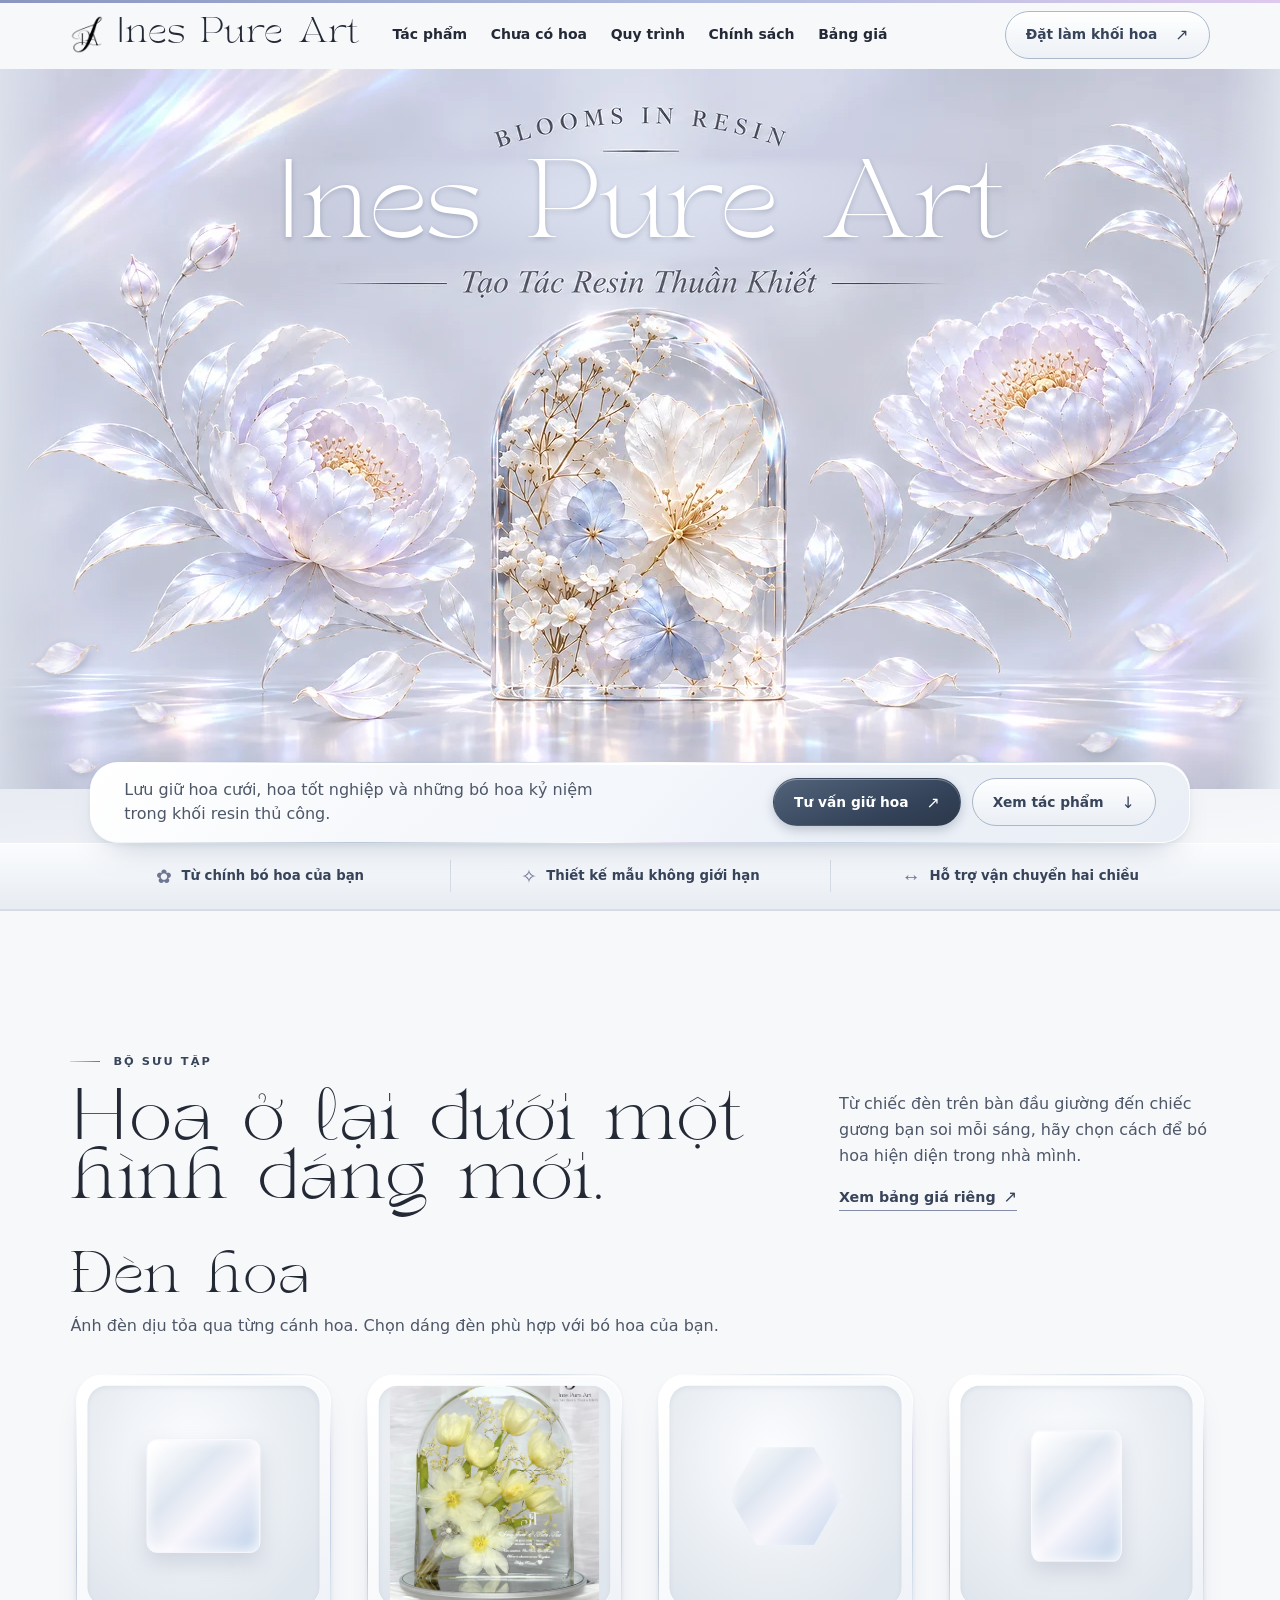
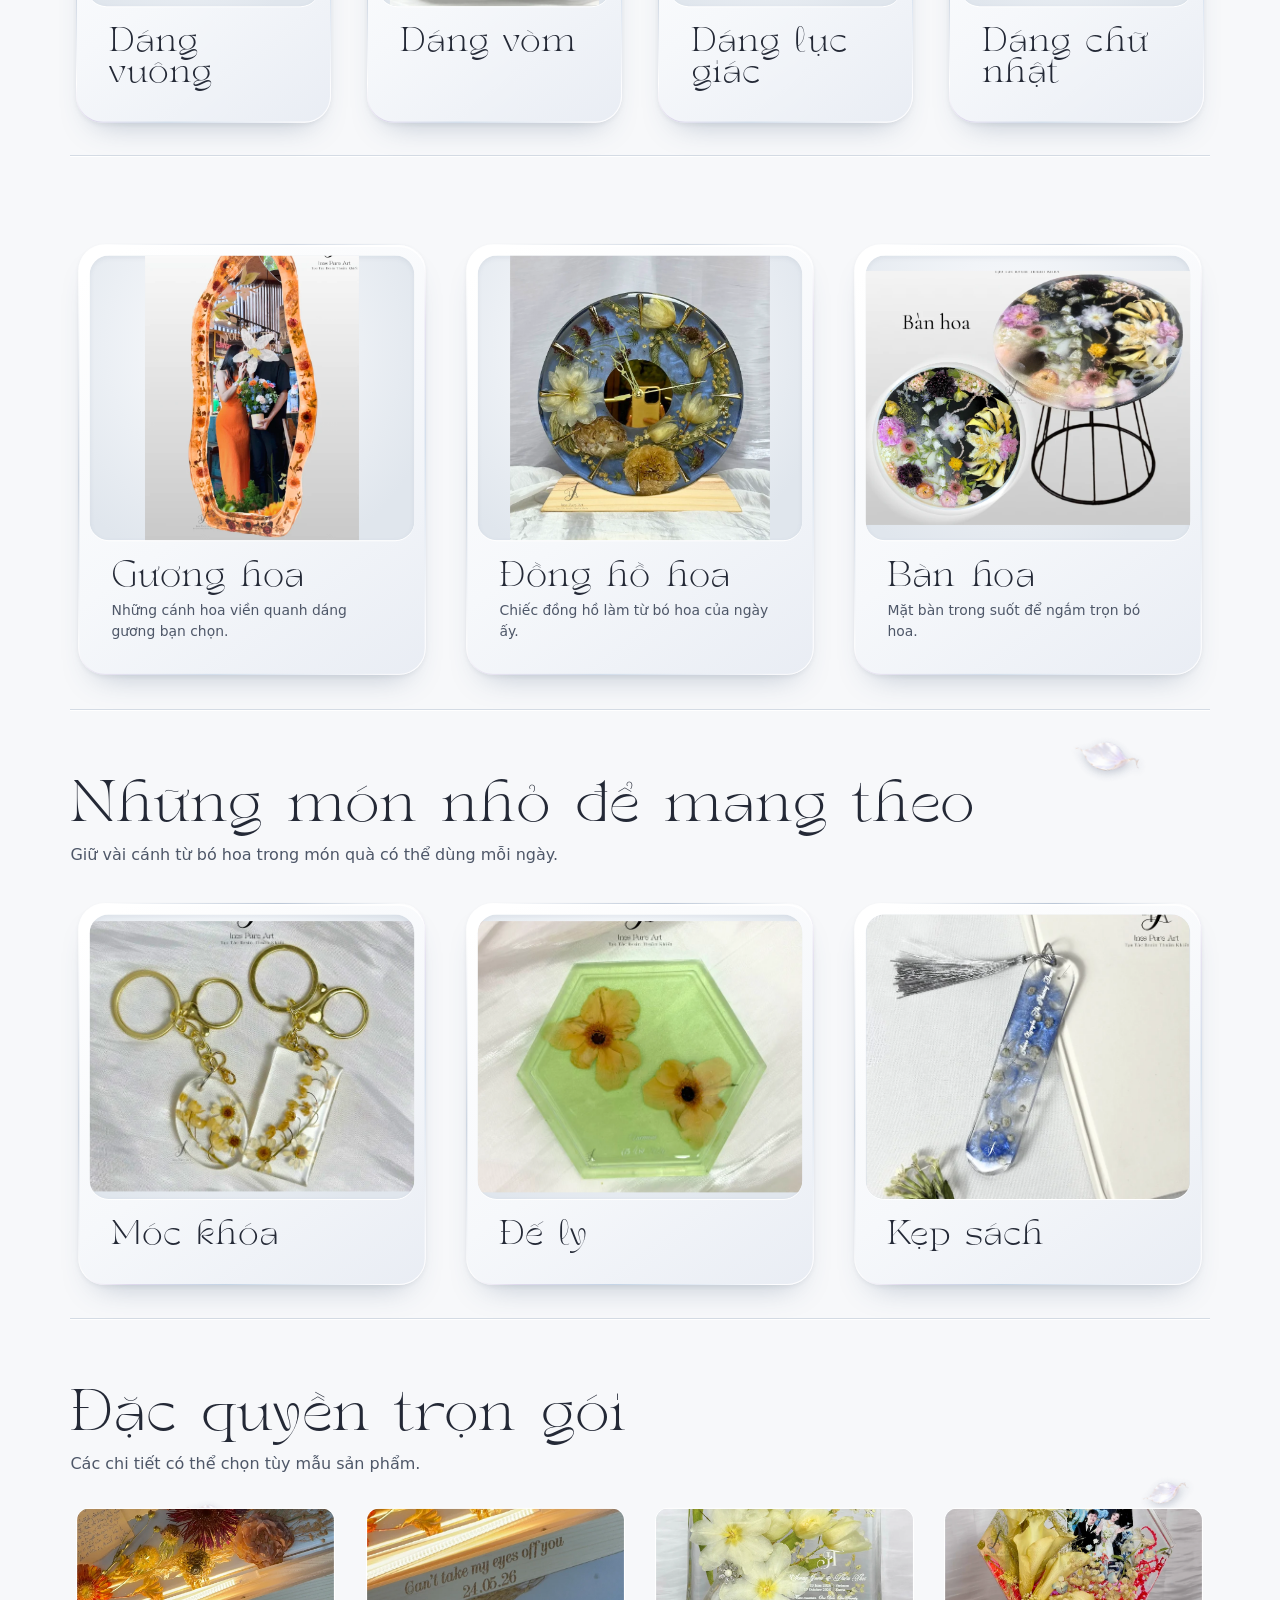
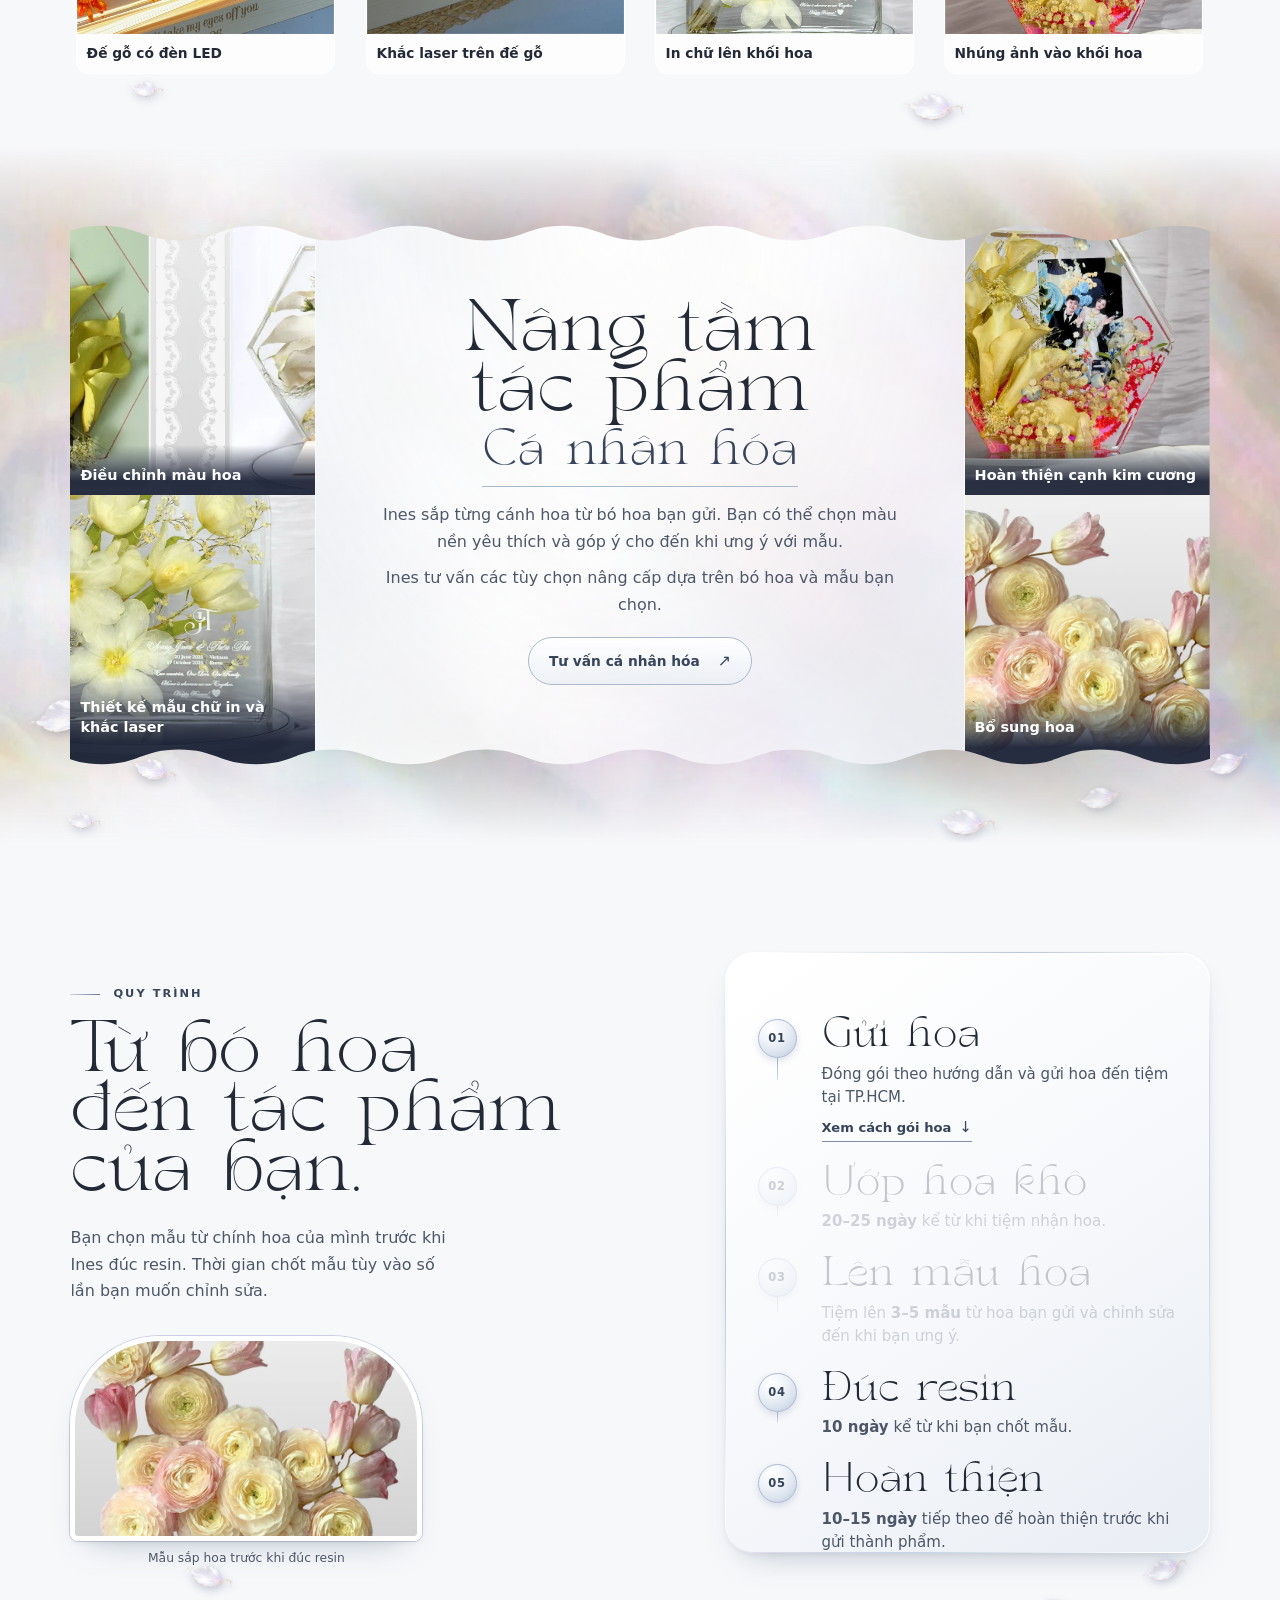
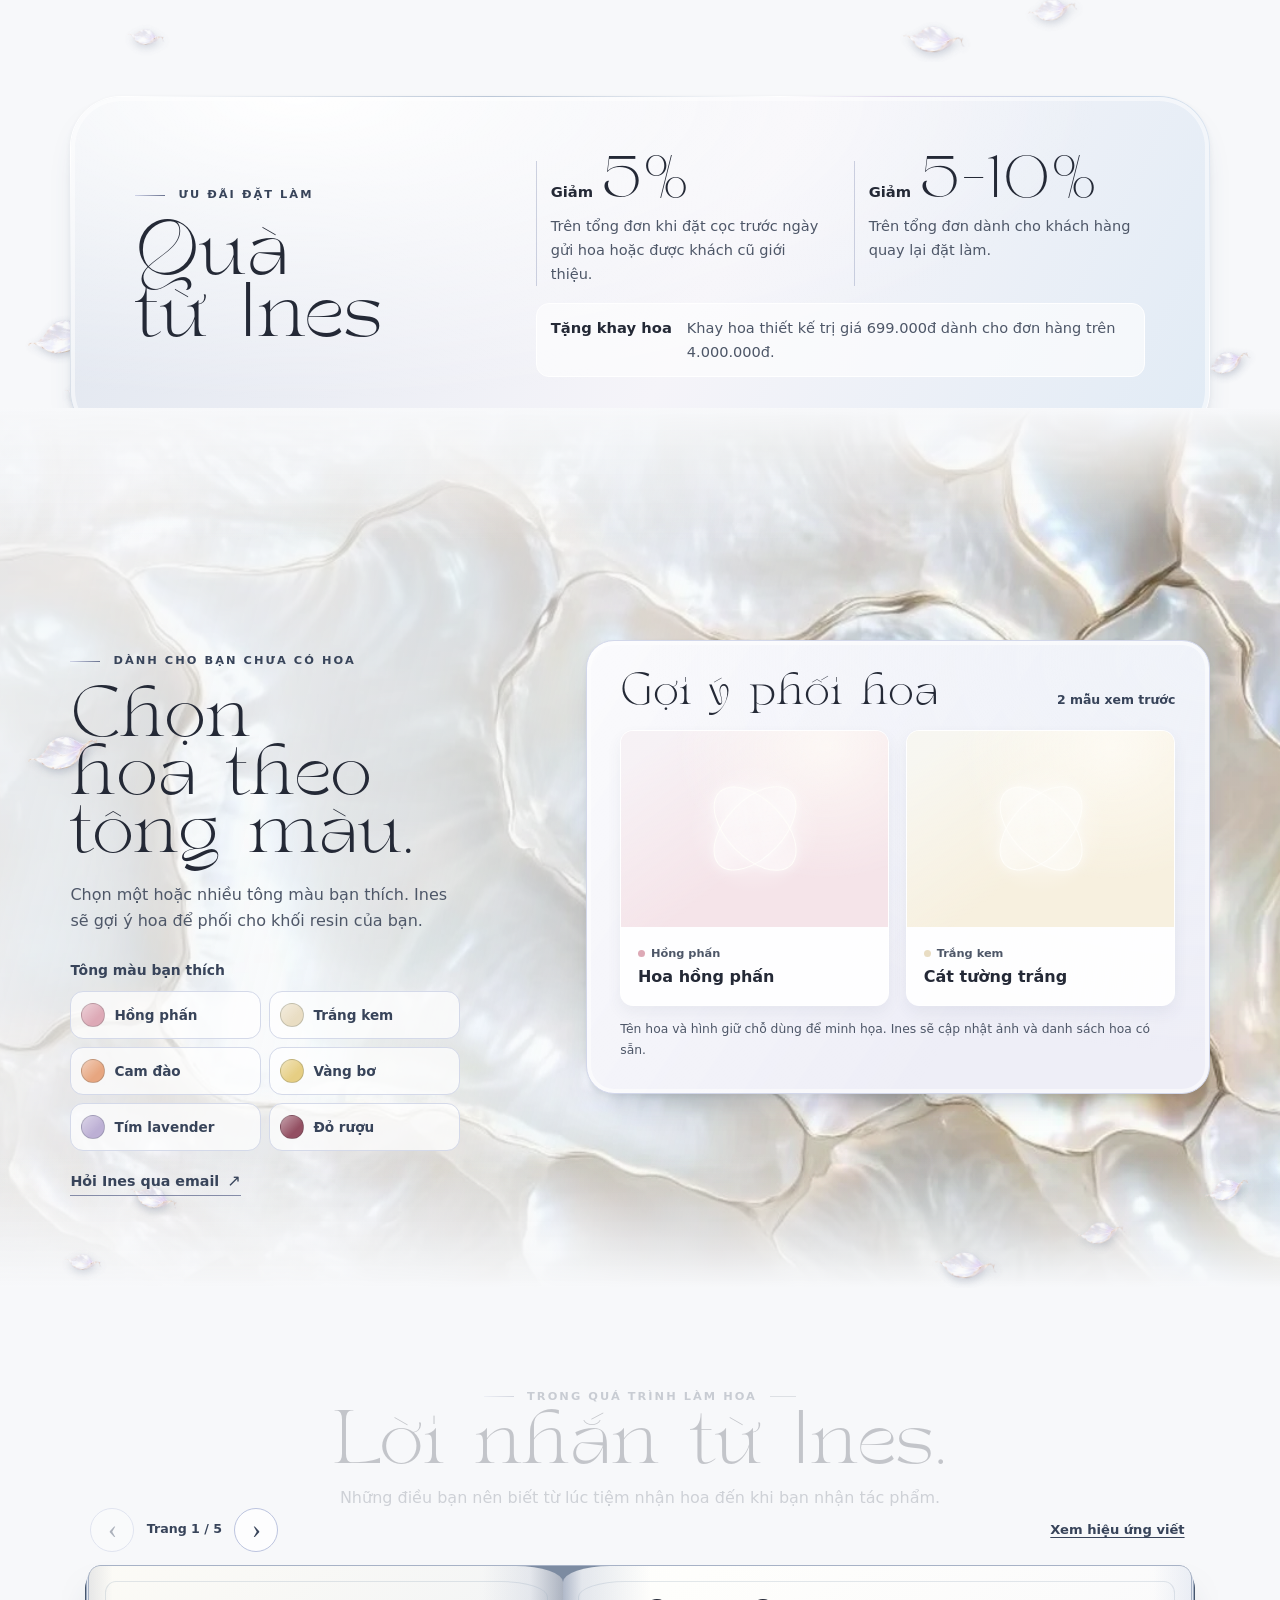
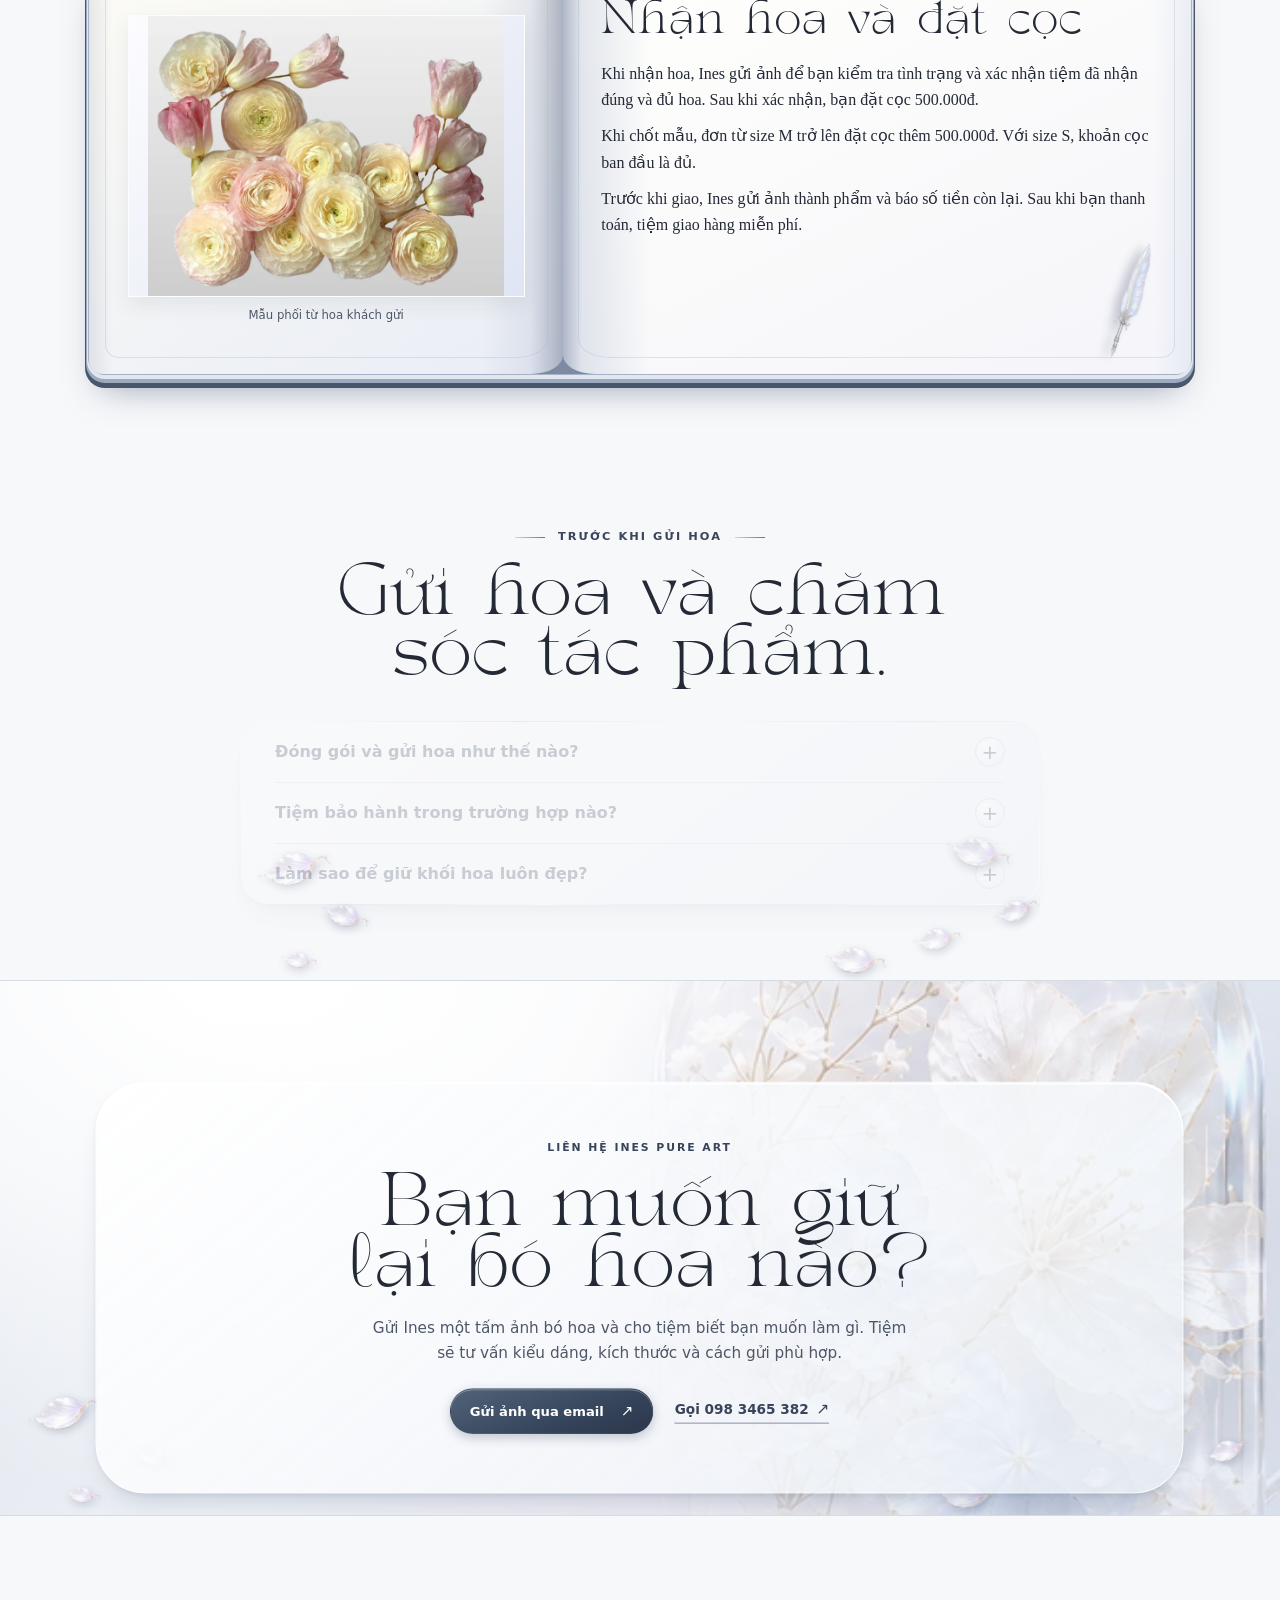
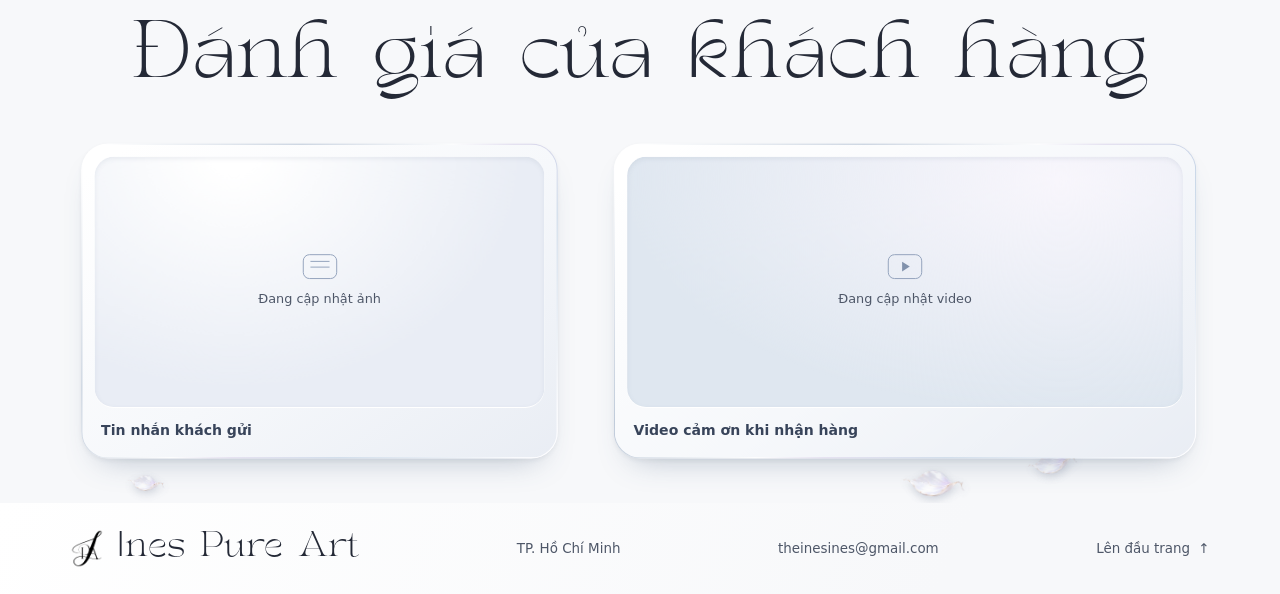
==== index.html @ 7081dc2f "Update Ines landing page and add customer review section" ====
<!doctype html>
<html lang="vi">
<head>
  <meta charset="utf-8">
  <meta name="viewport" content="width=device-width, initial-scale=1">
  <meta name="theme-color" content="#f7f8fa">
  <meta name="description" content="Ines Pure Art lưu giữ hoa cưới, hoa tốt nghiệp và những bó hoa kỷ niệm trong khối resin thủ công tại TP.HCM.">
  <meta property="og:title" content="Khối hoa resin | Ines Pure Art">
  <meta property="og:description" content="Giữ lại bó hoa của một ngày đáng nhớ bằng một tác phẩm resin làm riêng cho bạn.">
  <meta property="og:type" content="website">
  <meta property="og:locale" content="vi_VN">
  <meta property="og:image" content="https://www.inespureart.com/assets/hero-xa-cu.webp">
  <title>Khối hoa resin | Ines Pure Art</title>
  <link rel="icon" href="./assets/monogram.png?v=2" type="image/png">
  <link rel="preload" href="./assets/tan-twinkle.otf" as="font" type="font/otf" crossorigin>
  <link rel="stylesheet" href="./styles.css?v=20">
  <link rel="stylesheet" href="./notebook.css?v=3">
</head>
<body id="dau-trang">
  <div class="scroll-progress" aria-hidden="true"></div>
  <a class="skip-link" href="#noi-dung">Đến nội dung chính</a>
  <header class="site-header">
    <div class="wrap header-inner">
      <a class="brand" href="./index.html" aria-label="Ines Pure Art, trang chủ">
        <img src="./assets/monogram.png?v=2" width="156" height="180" alt="">
        <span>Ines Pure Art</span>
      </a>
      <nav class="main-nav" aria-label="Điều hướng chính">
        <a href="#tac-pham">Tác phẩm</a>
        <a href="#chon-hoa">Chưa có hoa</a>
        <a href="#quy-trinh">Quy trình</a>
        <a href="#chinh-sach">Chính sách</a>
        <a href="./bang-gia.html">Bảng giá</a>
      </nav>
      <a class="button button-outline header-cta" href="#lien-he"><span>Đặt làm<span class="wide-cta-label"> khối hoa</span></span> <span aria-hidden="true">↗</span></a>
    </div>
  </header>

  <main id="noi-dung">
    <section class="hero" aria-labelledby="hero-title">
      <div class="hero-stage" data-pearl="foreground">
        <div class="hero-brand">
          <p class="eyebrow">Blooms in resin</p>
          <h1 id="hero-title">Ines Pure Art</h1>
          <p class="hero-tagline">Tạo tác resin thuần khiết</p>
        </div>
        <div class="hero-art">
          <picture>
            <source media="(max-width: 600px)" srcset="./assets/hero-xa-cu-mobile-640.webp?v=2 640w, ./assets/hero-xa-cu-mobile.webp?v=2 940w" sizes="100vw" width="940" height="710">
            <img src="./assets/hero-xa-cu.webp?v=2" srcset="./assets/hero-xa-cu-1280.webp?v=2 1280w, ./assets/hero-xa-cu.webp?v=2 2200w" sizes="min(100vw, 1760px, max(800px, (100svh - 168px) * 1.7778))" width="2200" height="1238" alt="Khối hoa resin dáng vòm giữa những cánh hoa ánh xà cừ" fetchpriority="high">
          </picture>
          <div class="hero-interaction" aria-hidden="true">
            <span class="hero-breeze hero-breeze--left"></span>
            <span class="hero-breeze hero-breeze--right"></span>
            <span class="hero-reflection"></span>
          </div>
        </div>
      </div>
      <div class="wrap hero-dock">
        <p class="hero-description">Lưu giữ hoa cưới, hoa tốt nghiệp và những bó hoa kỷ niệm trong khối resin thủ công.</p>
        <div class="hero-actions">
          <a class="button button-primary" href="#lien-he">Tư vấn giữ hoa <span aria-hidden="true">↗</span></a>
          <a class="button button-outline" href="#tac-pham">Xem tác phẩm <span aria-hidden="true">↓</span></a>
        </div>
      </div>
    </section>

    <div class="keepsake-strip">
      <div class="wrap keepsake-inner">
        <span><i aria-hidden="true">✿</i> Từ chính bó hoa của bạn</span>
        <span><i aria-hidden="true">✧</i> Thiết kế mẫu không giới hạn</span>
        <span><i aria-hidden="true">↔</i> Hỗ trợ vận chuyển hai chiều</span>
      </div>
    </div>

    <section class="section wrap collection" data-pearl id="tac-pham" aria-labelledby="collection-title">
      <div class="section-heading collection-heading" data-reveal>
        <div>
          <p class="eyebrow with-line">Bộ sưu tập</p>
          <h2 id="collection-title">Hoa ở lại dưới một hình dáng mới.</h2>
        </div>
        <div>
          <p>Từ chiếc đèn trên bàn đầu giường đến chiếc gương bạn soi mỗi sáng, hãy chọn cách để bó hoa hiện diện trong nhà mình.</p>
          <a class="text-link" href="./bang-gia.html">Xem bảng giá riêng <span aria-hidden="true">↗</span></a>
        </div>
      </div>

      <section class="lamp-collection" aria-labelledby="lamps-title">
        <div class="collection-subheading" data-reveal>
          <h3 id="lamps-title">Đèn hoa</h3>
          <p>Ánh đèn dịu tỏa qua từng cánh hoa. Chọn dáng đèn phù hợp với bó hoa của bạn.</p>
        </div>
        <div class="product-grid lamp-grid">
          <article class="product-card" data-reveal="depth">
            <div class="lamp-placeholder" aria-hidden="true"><span class="lamp-shape lamp-shape--square"></span></div>
            <div class="product-copy"><h4>Dáng vuông</h4></div>
          </article>
          <article class="product-card" data-reveal="depth">
            <img class="product-image" src="./assets/den-hoa.webp" width="898" height="950" alt="Đèn dáng vòm giữ hoa cưới màu trắng và vàng" loading="lazy">
            <div class="product-copy"><h4>Dáng vòm</h4></div>
          </article>
          <article class="product-card" data-reveal="depth">
            <div class="lamp-placeholder" aria-hidden="true"><span class="lamp-shape lamp-shape--hex"></span></div>
            <div class="product-copy"><h4>Dáng lục giác</h4></div>
          </article>
          <article class="product-card" data-reveal="depth">
            <div class="lamp-placeholder" aria-hidden="true"><span class="lamp-shape lamp-shape--rectangle"></span></div>
            <div class="product-copy"><h4>Dáng chữ nhật</h4></div>
          </article>
        </div>
      </section>

      <div class="product-grid collection-row">
        <article class="product-card" data-reveal="depth">
          <img class="product-image image-mirror" src="./assets/guong-hoa.webp" width="678" height="900" alt="Gương uốn lượn viền hoa tông cam" loading="lazy">
          <div class="product-copy">
            <h3>Gương hoa</h3>
            <p>Những cánh hoa viền quanh dáng gương bạn chọn.</p>
          </div>
        </article>
        <article class="product-card" data-reveal="depth">
          <img class="product-image image-clock" src="./assets/dong-ho-hoa.webp" width="821" height="900" alt="Đồng hồ resin tròn với hoa xanh và vàng" loading="lazy">
          <div class="product-copy">
            <h3>Đồng hồ hoa</h3>
            <p>Chiếc đồng hồ làm từ bó hoa của ngày ấy.</p>
          </div>
        </article>
        <article class="product-card" data-reveal="depth">
          <img class="product-image image-table" src="./assets/ban-hoa.webp" width="900" height="705" alt="Bàn tròn mặt resin với hoa nhiều màu" loading="lazy">
          <div class="product-copy">
            <h3>Bàn hoa</h3>
            <p>Mặt bàn trong suốt để ngắm trọn bó hoa.</p>
          </div>
        </article>
      </div>

      <section class="small-collection collection-row" aria-labelledby="small-products-title">
        <div class="collection-subheading" data-reveal>
          <h3 id="small-products-title">Những món nhỏ để mang theo</h3>
          <p>Giữ vài cánh từ bó hoa trong món quà có thể dùng mỗi ngày.</p>
        </div>
        <div class="product-grid">
          <article class="product-card" data-reveal="depth">
            <img class="product-image" src="./assets/moc-khoa.webp" width="680" height="566" alt="Móc khóa resin hoa trắng" loading="lazy">
            <div class="product-copy"><h4>Móc khóa</h4></div>
          </article>
          <article class="product-card" data-reveal="depth">
            <img class="product-image" src="./assets/de-ly.webp" width="680" height="568" alt="Đế ly resin lục giác màu xanh" loading="lazy">
            <div class="product-copy"><h4>Đế ly</h4></div>
          </article>
          <article class="product-card" data-reveal="depth">
            <img class="product-image" src="./assets/kep-sach.webp" width="680" height="601" alt="Kẹp sách resin với hoa xanh" loading="lazy">
            <div class="product-copy"><h4>Kẹp sách</h4></div>
          </article>
        </div>
      </section>
      <section class="included-perks collection-row" id="dac-quyen-tron-goi" aria-labelledby="personal-included">
        <header class="collection-subheading" data-reveal>
          <h3 id="personal-included">Đặc quyền trọn gói</h3>
          <p>Các chi tiết có thể chọn tùy mẫu sản phẩm.</p>
        </header>
        <ul class="personal-options">
          <li data-reveal="depth">
            <figure>
              <div class="personal-media"><img class="personal-image--light" src="./assets/khac-ten.webp" width="952" height="1100" alt="Đèn LED sáng dọc đế gỗ" loading="lazy"></div>
              <figcaption>Đế gỗ có đèn LED</figcaption>
            </figure>
          </li>
          <li data-reveal="depth">
            <figure>
              <div class="personal-media"><img class="personal-image--engraving" src="./assets/khac-ten.webp" width="952" height="1100" alt="Lời nhắn và ngày kỷ niệm khắc trên đế gỗ" loading="lazy"></div>
              <figcaption>Khắc laser trên đế gỗ</figcaption>
            </figure>
          </li>
          <li data-reveal="depth">
            <figure>
              <div class="personal-media"><img class="personal-image--lettering" src="./assets/den-hoa.webp" width="898" height="950" alt="Dòng chữ trắng in trên mặt khối hoa" loading="lazy"></div>
              <figcaption>In chữ lên khối hoa</figcaption>
            </figure>
          </li>
          <li data-reveal="depth">
            <figure>
              <div class="personal-media"><img class="personal-image--photo" src="./assets/ca-nhan-hoa.webp" width="847" height="940" alt="Ảnh cưới trong khối hoa lục giác" loading="lazy"></div>
              <figcaption>Nhúng ảnh vào khối hoa</figcaption>
            </figure>
          </li>
        </ul>
      </section>
    </section>

    <section class="make-it-yours" data-pearl id="ca-nhan-hoa" aria-labelledby="personal-title">
      <div class="wrap personal-banner">
        <header class="personal-heading">
          <h2 id="personal-title">Nâng tầm tác phẩm</h2>
          <p class="personal-focus">Cá nhân hóa</p>
          <p>Ines sắp từng cánh hoa từ bó hoa bạn gửi. Bạn có thể chọn màu nền yêu thích và góp ý cho đến khi ưng ý với mẫu.</p>
          <p>Ines tư vấn các tùy chọn nâng cấp dựa trên bó hoa và mẫu bạn chọn.</p>
          <a class="button button-outline" href="#lien-he">Tư vấn cá nhân hóa <span aria-hidden="true">↗</span></a>
        </header>
        <ul class="personal-options" role="list">
          <li>
            <figure>
              <div class="personal-media"><img src="./assets/so-tay-mau-hoa.webp" width="820" height="358" alt="Hoa calla và sản phẩm sau khi điều chỉnh màu" loading="lazy"></div>
              <figcaption>Điều chỉnh màu hoa</figcaption>
            </figure>
          </li>
          <li>
            <figure>
              <div class="personal-media"><img class="personal-image--edge" src="./assets/ca-nhan-hoa.webp" width="847" height="940" alt="Cận cảnh các cạnh của khối resin lục giác" loading="lazy"></div>
              <figcaption>Hoàn thiện cạnh kim cương</figcaption>
            </figure>
          </li>
          <li>
            <figure>
              <div class="personal-media"><img class="personal-image--design" src="./assets/den-hoa.webp" width="898" height="950" alt="Mẫu chữ trang trí trên khối hoa" loading="lazy"></div>
              <figcaption>Thiết kế mẫu chữ in và khắc laser</figcaption>
            </figure>
          </li>
          <li>
            <figure>
              <div class="personal-media"><img src="./assets/mau-sap-hoa.webp" width="820" height="644" alt="Các loại hoa được sắp trong một mẫu phối" loading="lazy"></div>
              <figcaption>Bổ sung hoa</figcaption>
            </figure>
          </li>
        </ul>
      </div>
    </section>

    <section class="section wrap process" data-pearl id="quy-trinh" aria-labelledby="process-title">
      <div class="process-intro" data-reveal>
        <p class="eyebrow with-line">Quy trình</p>
        <h2 id="process-title">Từ bó hoa đến tác phẩm của bạn.</h2>
        <p>Bạn chọn mẫu từ chính hoa của mình trước khi Ines đúc resin. Thời gian chốt mẫu tùy vào số lần bạn muốn chỉnh sửa.</p>
        <figure class="process-photo">
          <img src="./assets/mau-sap-hoa.webp" width="820" height="644" alt="Mẫu sắp hoa tông kem và hồng trước khi đúc resin" loading="lazy">
          <figcaption>Mẫu sắp hoa trước khi đúc resin</figcaption>
        </figure>
      </div>
      <ol class="steps">
        <li data-reveal>
          <span class="step-number" aria-hidden="true">01</span>
          <h3>Gửi hoa</h3>
          <p>Đóng gói theo hướng dẫn và gửi hoa đến tiệm tại TP.HCM.</p>
          <a class="text-link" href="#dong-goi">Xem cách gói hoa <span aria-hidden="true">↓</span></a>
        </li>
        <li data-reveal>
          <span class="step-number" aria-hidden="true">02</span>
          <h3>Ướp hoa khô</h3>
          <p><strong>20–25 ngày</strong> kể từ khi tiệm nhận hoa.</p>
        </li>
        <li data-reveal>
          <span class="step-number" aria-hidden="true">03</span>
          <h3>Lên mẫu hoa</h3>
          <p>Tiệm lên <strong>3–5 mẫu</strong> từ hoa bạn gửi và chỉnh sửa đến khi bạn ưng ý.</p>
        </li>
        <li data-reveal>
          <span class="step-number" aria-hidden="true">04</span>
          <h3>Đúc resin</h3>
          <p><strong>10 ngày</strong> kể từ khi bạn chốt mẫu.</p>
        </li>
        <li data-reveal>
          <span class="step-number" aria-hidden="true">05</span>
          <h3>Hoàn thiện</h3>
          <p><strong>10–15 ngày</strong> tiếp theo để hoàn thiện trước khi gửi thành phẩm.</p>
        </li>
      </ol>
    </section>

    <section class="offers" data-pearl aria-labelledby="offers-title">
      <div class="wrap offers-inner" data-reveal="sheen">
        <div>
          <p class="eyebrow with-line">Ưu đãi đặt làm</p>
          <h2 id="offers-title">Quà từ Ines</h2>
        </div>
        <dl class="offer-list">
          <div><dt>Giảm <strong>5%</strong></dt><dd>Trên tổng đơn khi đặt cọc trước ngày gửi hoa hoặc được khách cũ giới thiệu.</dd></div>
          <div><dt>Giảm <strong>5–10%</strong></dt><dd>Trên tổng đơn dành cho khách hàng quay lại đặt làm.</dd></div>
          <div class="offer-gift"><dt>Tặng khay hoa</dt><dd>Khay hoa thiết kế trị giá 699.000đ dành cho đơn hàng trên 4.000.000đ.</dd></div>
        </dl>
      </div>
    </section>

    <section class="section flower-picker-section" data-pearl id="chon-hoa" aria-labelledby="flower-title">
      <div class="wrap flower-picker">
        <div class="flower-picker-copy" data-reveal>
          <p class="eyebrow with-line">Dành cho bạn chưa có hoa</p>
          <h2 id="flower-title">Chọn hoa theo tông màu.</h2>
          <p class="flower-picker-description">Chọn một hoặc nhiều tông màu bạn thích. Ines sẽ gợi ý hoa để phối cho khối resin của bạn.</p>
          <fieldset class="flower-controls" hidden>
            <legend>Tông màu bạn thích</legend>
            <div class="flower-options"></div>
          </fieldset>
          <div class="flower-picker-actions">
            <a class="text-link flower-inquiry" href="#lien-he"><span class="flower-inquiry-label">Hỏi Ines về hoa</span> <span aria-hidden="true">↗</span></a>
            <button class="flower-clear" type="button" disabled>Bỏ chọn tất cả</button>
          </div>
        </div>

        <div class="flower-panel" data-reveal="sheen">
          <div class="flower-panel-heading">
            <h3>Gợi ý phối hoa</h3>
            <p class="flower-status" role="status"></p>
          </div>
          <ul class="flower-results" aria-label="Hoa theo tông màu"></ul>
          <p class="flower-empty" hidden>Ines đang cập nhật hoa cho tông màu bạn chọn.</p>
          <p class="flower-preview-note">Tên hoa và hình giữ chỗ dùng để minh họa. Ines sẽ cập nhật ảnh và danh sách hoa có sẵn.</p>
        </div>

        <template id="flower-option-template">
          <label class="flower-option">
            <input type="checkbox" name="flower-tone">
            <span class="flower-option-body">
              <span class="flower-swatch" aria-hidden="true"></span>
              <span class="flower-option-name"></span>
            </span>
          </label>
        </template>

        <template id="flower-card-template">
          <li class="flower-card">
            <div class="flower-card-image">
              <img width="480" height="360" loading="lazy" alt="">
              <span class="flower-image-placeholder" aria-hidden="true"></span>
            </div>
            <div class="flower-card-copy">
              <p class="flower-card-tone"></p>
              <h4 class="flower-card-name"></h4>
            </div>
          </li>
        </template>
      </div>
    </section>

    <section class="section wrap notebook" data-pearl id="loi-nhan" aria-labelledby="notebook-title">
      <header class="notebook-heading" data-reveal>
        <p class="eyebrow with-line">Trong quá trình làm hoa</p>
        <h2 id="notebook-title">Lời nhắn từ Ines.</h2>
        <p>Những điều bạn nên biết từ lúc tiệm nhận hoa đến khi bạn nhận tác phẩm.</p>
      </header>

      <div class="notebook-shell">
        <div class="notebook-toolbar" hidden>
          <div class="notebook-pagination" aria-label="Lật trang sổ">
            <button class="notebook-previous" type="button" aria-label="Trang trước" aria-controls="notebook-book"><span aria-hidden="true">‹</span></button>
            <p class="notebook-count" role="status"></p>
            <button class="notebook-next" type="button" aria-label="Trang sau" aria-controls="notebook-book"><span aria-hidden="true">›</span></button>
          </div>
          <button class="notebook-writing-toggle" type="button">Xem hiệu ứng viết</button>
        </div>

        <div class="notebook-book" id="notebook-book">
          <article class="notebook-spread" aria-labelledby="notebook-receiving">
            <figure class="notebook-figure">
              <img src="./assets/mau-sap-hoa.webp" width="820" height="644" alt="Mẫu phối từ hoa khách gửi, gồm hoa tông kem và hồng" loading="lazy">
              <figcaption>Mẫu phối từ hoa khách gửi</figcaption>
            </figure>
            <div class="notebook-notes">
              <h3 id="notebook-receiving">Nhận hoa và đặt cọc</h3>
              <div class="notebook-ink">
                <p>Khi nhận hoa, Ines gửi ảnh để bạn kiểm tra tình trạng và xác nhận tiệm đã nhận đúng và đủ hoa. Sau khi xác nhận, bạn đặt cọc 500.000đ.</p>
                <p>Khi chốt mẫu, đơn từ size M trở lên đặt cọc thêm 500.000đ. Với size S, khoản cọc ban đầu là đủ.</p>
                <p>Trước khi giao, Ines gửi ảnh thành phẩm và báo số tiền còn lại. Sau khi bạn thanh toán, tiệm giao hàng miễn phí.</p>
              </div>
            </div>
          </article>

          <article class="notebook-spread" aria-labelledby="notebook-timing">
            <figure class="notebook-figure">
              <img src="./assets/den-hoa.webp" width="898" height="950" alt="Khối hoa resin dáng vòm được làm thủ công" loading="lazy">
              <figcaption>Khối hoa dáng vòm của Ines</figcaption>
            </figure>
            <div class="notebook-notes">
              <h3 id="notebook-timing">Kích thước và thời gian</h3>
              <div class="notebook-ink">
                <p>Mỗi khối hoa được tạo tác thủ công. Kích thước thực tế có thể chênh lệch khoảng 1–3 cm so với số đo tham khảo.</p>
                <p>Thời gian hoàn thiện thường dao động từ 45 đến 50 ngày. Ines có thể chế tác nhiều tác phẩm cùng lúc.</p>
              </div>
            </div>
          </article>

          <article class="notebook-spread" aria-labelledby="notebook-color">
            <figure class="notebook-figure notebook-figure-wide">
              <img src="./assets/so-tay-mau-hoa.webp" width="820" height="358" alt="Mẫu hoa calla ngả vàng và đèn hoa sau khi điều chỉnh màu" loading="lazy">
              <figcaption>Hoa khi lên mẫu và sau khi điều chỉnh màu</figcaption>
            </figure>
            <div class="notebook-notes">
              <h3 id="notebook-color">Màu hoa sau khi ướp</h3>
              <div class="notebook-ink">
                <p>Sau khi ướp khô và đúc resin, màu hoa có thể thay đổi. Calla, sen, tulip và hồng môn thường ngả vàng hoặc nâu.</p>
                <p>Để giữ sắc gần với hoa tươi, bạn nên gửi hoa sớm, tốt nhất ngay trong ngày. Nếu màu thay đổi nhiều, bạn có thể chọn dịch vụ điều chỉnh màu để sắc hoa gần với bó hoa ban đầu hơn.</p>
              </div>
            </div>
          </article>

          <article class="notebook-spread" aria-labelledby="notebook-resin">
            <figure class="notebook-figure">
              <img src="./assets/den-hoa-hero.webp" srcset="./assets/den-hoa-hero-small.webp 578w, ./assets/den-hoa-hero.webp 1118w" sizes="(max-width: 675px) 85vw, 40vw" width="1118" height="1470" alt="Cận cảnh cánh hoa nằm trong khối resin dáng vòm" loading="lazy">
              <figcaption>Chi tiết cánh hoa trong thành phẩm</figcaption>
            </figure>
            <div class="notebook-notes">
              <h3 id="notebook-resin">Bọt khí và vị trí cánh hoa</h3>
              <div class="notebook-ink">
                <p>Thân hoa khô có thể rỗng tự nhiên, khiến vài bọt khí xuất hiện khi resin đông cứng. Ines xử lý tối đa để giữ khối hoa trong nhất có thể.</p>
                <p>Hoa có thể xê dịch nhẹ trong lúc resin đông cứng. Nhiệt độ và thời tiết cũng ảnh hưởng đến quá trình này. Ines theo dõi để cân đối bố cục thành phẩm.</p>
              </div>
            </div>
          </article>

          <article class="notebook-spread" aria-labelledby="notebook-support">
            <figure class="notebook-figure">
              <img src="./assets/so-tay-thanh-pham.webp" width="620" height="783" alt="Khối hoa resin hoàn thiện đặt trên đế gỗ" loading="lazy">
              <figcaption>Khối hoa hoàn thiện trước khi giao</figcaption>
            </figure>
            <div class="notebook-notes">
              <h3 id="notebook-support">Hỗ trợ sau khi nhận hàng</h3>
              <div class="notebook-ink">
                <p>Ines bảo hành miễn phí cho hư hại do vận chuyển và hỗ trợ phí vận chuyển một chiều đối với đơn bảo hành.</p>
                <p>Nếu tác phẩm gặp sự cố trong quá trình sử dụng, tiệm sẽ tư vấn cách khắc phục và báo chi phí theo mức độ hư hại.</p>
              </div>
              <a class="text-link notebook-policy-link" href="#chinh-sach">Xem chính sách bảo hành <span aria-hidden="true">↓</span></a>
            </div>
          </article>

          <img class="notebook-pen" src="./assets/but-long-vu-xa-cu.png" width="1024" height="1536" alt="" aria-hidden="true" loading="lazy" hidden>
        </div>
      </div>
    </section>

    <section class="section wrap policies" data-pearl id="chinh-sach" aria-labelledby="policies-title">
      <div data-reveal>
        <p class="eyebrow with-line">Trước khi gửi hoa</p>
        <h2 id="policies-title">Gửi hoa và chăm sóc tác phẩm.</h2>
      </div>
      <div class="accordion" data-reveal>
        <details id="dong-goi">
          <summary>Đóng gói và gửi hoa như thế nào?</summary>
          <div class="answer">
            <p>Giữ ẩm gốc hoa, bọc nhẹ phần cánh và cố định bó hoa đứng thẳng. Chọn hướng dẫn theo nơi bạn gửi:</p>
            <div class="guide-links">
              <a class="text-link" href="./assets/gui-hoa-tphcm.webp" target="_blank" rel="noopener">Gửi nội thành TP.HCM <span aria-hidden="true">↗</span></a>
              <a class="text-link" href="./assets/gui-hoa-tinh.webp" target="_blank" rel="noopener">Gửi từ tỉnh khác <span aria-hidden="true">↗</span></a>
            </div>
            <p>Hãy liên hệ Ines để lấy địa chỉ nhận hoa trước khi gửi.</p>
          </div>
        </details>
        <details>
          <summary>Tiệm bảo hành trong trường hợp nào?</summary>
          <div class="answer">
            <p>Ines bảo hành miễn phí với lỗi sản xuất hoặc hư hại khi vận chuyển nếu bạn có ảnh hoặc video lúc khui hàng. Tiệm hỗ trợ phí vận chuyển một chiều đối với đơn bảo hành.</p>
            <p>Phụ kiện như đế gỗ, đèn LED, dây đèn và dây móc khóa nằm ngoài phạm vi bảo hành. Nếu tác phẩm bị hư hại trong quá trình sử dụng, tiệm sẽ trao đổi phương án và chi phí sửa chữa theo tình trạng thực tế.</p>
          </div>
        </details>
        <details>
          <summary>Làm sao để giữ khối hoa luôn đẹp?</summary>
          <div class="answer">
            <p>Đặt khối hoa ở nơi khô thoáng, tránh nắng trực tiếp, nguồn nhiệt cao và va đập mạnh. Khi cần vệ sinh, lau nhẹ bằng khăn mềm, sạch.</p>
          </div>
        </details>
      </div>
    </section>

    <section class="contact" data-pearl id="lien-he" aria-labelledby="contact-title">
      <div class="wrap contact-inner" data-reveal="depth">
        <div>
          <p class="eyebrow with-line">Liên hệ Ines Pure Art</p>
          <h2 id="contact-title">Bạn muốn giữ lại bó hoa nào?</h2>
          <p>Gửi Ines một tấm ảnh bó hoa và cho tiệm biết bạn muốn làm gì. Tiệm sẽ tư vấn kiểu dáng, kích thước và cách gửi phù hợp.</p>
        </div>
        <div class="contact-actions">
          <a class="button button-primary" href="mailto:theinesines@gmail.com?subject=T%C6%B0%20v%E1%BA%A5n%20kh%E1%BB%91i%20hoa%20resin">Gửi ảnh qua email <span aria-hidden="true">↗</span></a>
          <a class="text-link" href="tel:+84983465382">Gọi 098 3465 382 <span aria-hidden="true">↗</span></a>
        </div>
      </div>
    </section>
    <section class="section wrap customer-reviews" id="danh-gia" aria-labelledby="reviews-title" data-pearl>
      <header class="reviews-heading" data-reveal>
        <h2 id="reviews-title">Đánh giá của khách hàng</h2>
      </header>
      <div class="reviews-gallery">
        <figure class="review-card" data-reveal="depth">
          <div class="review-media review-media--messages">
            <!-- Replace this placeholder with the customer's message image and meaningful alt text. -->
            <div class="review-placeholder">
              <span class="review-message-icon" aria-hidden="true"></span>
              <span>Đang cập nhật ảnh</span>
            </div>
          </div>
          <figcaption>Tin nhắn khách gửi</figcaption>
        </figure>
        <figure class="review-card" data-reveal="depth">
          <div class="review-media review-media--video">
            <!-- Replace this placeholder with a video that uses controls and preload="metadata". -->
            <div class="review-placeholder">
              <span class="review-video-icon" aria-hidden="true"></span>
              <span>Đang cập nhật video</span>
            </div>
          </div>
          <figcaption>Video cảm ơn khi nhận hàng</figcaption>
        </figure>
      </div>
    </section>
  </main>

  <footer class="site-footer">
    <div class="wrap footer-inner">
      <a class="brand" href="./index.html" aria-label="Ines Pure Art, trang chủ">
        <img src="./assets/monogram.png?v=2" width="156" height="180" alt="">
        <span>Ines Pure Art</span>
      </a>
      <span>TP. Hồ Chí Minh</span>
      <a href="mailto:theinesines@gmail.com">theinesines@gmail.com</a>
      <a class="back-to-top" href="#dau-trang">Lên đầu trang <span aria-hidden="true">↑</span></a>
    </div>
  </footer>
  <script src="./main.js?v=10" defer></script>
  <script src="./flowers.js" defer></script>
  <script src="./notebook.js?v=2" defer></script>
</body>
</html>
---- styles.css ----
@font-face {
  font-family: "TAN Twinkle";
  src: url("./assets/tan-twinkle.otf") format("opentype");
  font-weight: 400;
  font-style: normal;
  font-display: swap;
}

:root {
  color-scheme: light;
  --ink: #242936;
  --muted: #4e5768;
  --accent: #38445a;
  --paper: #f7f8fa;
  --white: #fff;
  --line: #d4dbe4;
  --silver: #e7ecf2;
  --pearl-surface: linear-gradient(145deg, #fff 5%, #f6f8fb 54%, #e9edf4);
  --pearl-light: radial-gradient(ellipse at 20% 0%, #fff 4%, #ffffffba 30%, transparent 68%),
                 linear-gradient(118deg, #e1e6ee 5%, #eef1f6 30%, #ebe9f2 59%, #e8eff5 80%, #dbe3ee);
  --pearl-edge: inset 0 1px 0 #fff, inset 0 -1px 0 #d6deea;
  --headline: "TAN Twinkle", Georgia, serif;
  --body: "Avenir Next", "Segoe UI", system-ui, sans-serif;
  --outer: clamp(16px, 5.5vw, 92px);
  --width: 1260px;
  --radius-panel: clamp(16px, 2.2vw, 28px);
  --radius-frame: clamp(24px, 4vw, 52px);
  --metal-edge: linear-gradient(132deg, #fff 4%, #bbc7d7 29%, #fff 49%, #ded8ec 57%, #c4d4e6 71%, #fdfdff 94%);
  --shadow-raised: 0 2px 5px #293e5310, 0 18px 35px -20px #40597965;
  --shadow-recessed: inset 0 2px 6px #5c6c8b1a, 0 1px 0 #fff;
}

*, *::before, *::after { box-sizing: border-box; }
html { scroll-behavior: smooth; scroll-padding-top: var(--header-height, 69px); }
body { margin: 0; background: var(--paper); color: var(--ink); font: 400 16px/1.65 var(--body); }
img { display: block; max-width: 100%; }
a { color: inherit; }
p, figure, dl, dd { margin: 0; }
h1, h2, h3 { margin: 0; font-family: var(--headline); font-weight: 400; }
h1 { font-size: clamp(49px, 5.3vw, 83px); line-height: 1.12; letter-spacing: -.027em; }
h2 { font-size: clamp(36px, 4vw, 60px); line-height: 1.16; letter-spacing: -.017em; text-wrap: balance; }
h3 { font-size: clamp(22px, 2.05vw, 30px); line-height: 1.27; }
section[id], details[id] { scroll-margin-top: 16px; }
:focus-visible { outline: 2px solid #465c79; outline-offset: 5px; }
::selection { background: #e0e3f5; color: var(--ink); }

.wrap { width: min(calc(100% - 2 * var(--outer)), var(--width)); margin-inline: auto; }
.section { padding-block: clamp(69px, 8.5vw, 131px); }
.eyebrow { font-size: .71rem; font-weight: 700; text-transform: uppercase; letter-spacing: .18em; line-height: 1.4; color: var(--accent); }
.with-line { display: flex; align-items: center; gap: 13px; }
.with-line::before { content: ""; flex: 0 0 30px; height: 1px; background: linear-gradient(90deg, #d0d4e8, #69728f); }
.eyebrow + h1, .eyebrow + h2 { margin-top: 23px; }
.section-heading { display: grid; grid-template-columns: 1.4fr .75fr; align-items: end; gap: clamp(35px, 6vw, 100px); margin-bottom: 42px; }
.section-heading p:not(.eyebrow) { max-width: 380px; color: var(--muted); }
.section-heading .text-link { margin-top: 15px; }

.skip-link { position: fixed; inset: 12px auto auto 12px; z-index: 22; transform: translateY(-160%); padding: 12px 20px; background: var(--white); }
.skip-link:focus { transform: none; }
.site-header {
  position: sticky;
  top: 0;
  z-index: 19;
  background-color: transparent;
  transition: background-color 220ms ease, box-shadow 220ms ease;
}
.site-header[data-scrolled] {
  background-color: #f7f9fcd9;
  box-shadow: 0 5px 20px -13px #32425d70, inset 0 -1px #ffffffb3;
  backdrop-filter: blur(16px) saturate(.9);
}
.header-inner { display: grid; grid-template-columns: minmax(max-content, 1fr) auto minmax(max-content, 1fr); gap: clamp(16px, 2vw, 26px); min-height: 69px; align-items: center; }
.brand { display: inline-flex; align-items: center; gap: 12px; width: fit-content; text-decoration: none; color: var(--ink); }
.brand img { width: 34px; height: 40px; object-fit: contain; }
.brand span { font-family: var(--headline); font-size: 25px; line-height: 1.15; white-space: nowrap; }
.main-nav { display: flex; align-items: center; gap: clamp(14px, 1.85vw, 30px); }
.main-nav a {
  position: relative;
  display: inline-flex;
  align-items: center;
  min-height: 38px;
  border-radius: 9px;
  color: var(--ink);
  text-decoration: none;
  white-space: nowrap;
  font-size: .875rem;
  font-weight: 650;
  transition: color 200ms ease, background-color 200ms ease, box-shadow 200ms ease;
}
.main-nav a::after {
  content: "";
  position: absolute;
  inset: auto 0 3px;
  height: 2px;
  border-radius: 2px;
  background: linear-gradient(90deg, #879cba, #c6b4e0 48%, #80a0b9);
  box-shadow: 0 0 5px #dce6fa;
  scale: 0 1;
  transition: scale 220ms ease;
}
.main-nav a:is(:hover, :focus-visible, [aria-current="page"]) { color: #202d48; }
.main-nav a:is(:hover, :focus-visible) {
  background-color: #ffffffe6;
  box-shadow: 0 0 0 6px #ffffffe6, 0 5px 19px 4px #adc3e34d;
}
.main-nav a:is(:hover, :focus-visible, [aria-current="page"])::after { scale: 1 1; }
.header-cta { justify-self: end; white-space: nowrap; }

.button { display: inline-flex; align-items: center; justify-content: center; gap: 18px; border: 1px solid transparent; padding: 12px 20px; min-height: 48px; border-radius: 999px; text-decoration: none; font-size: .86rem; font-weight: 650; line-height: 1.35; transition: background .18s ease, color .18s ease, border .18s ease; }
.button [aria-hidden="true"], .text-link span { font-size: 1.15em; font-weight: 500; }
.button-primary { background: linear-gradient(160deg, #52637a, #334258 68%, #2c374a); color: #fff; box-shadow: inset 0 1px #ffffff58, 0 4px 11px #293a5540; }
.button-primary:hover { background: #242a41; }
.button-outline { border-color: #abb8c9; background: linear-gradient(#fffffff2, #e9eef4c4); box-shadow: inset 0 1px #fff; color: var(--accent); }
.button-outline:hover { background: var(--silver); border-color: var(--accent); }
.text-link { display: inline-flex; align-items: baseline; gap: 8px; width: fit-content; text-decoration: none; border-bottom: 1px solid #858ca8; padding-bottom: 2px; color: var(--accent); font-weight: 650; font-size: .89rem; line-height: 1.45; }
.text-link:hover { border-color: currentColor; color: #262a44; }

.hero {
  position: relative;
  isolation: isolate;
  background: linear-gradient(174deg, #d2d7e3 10%, #e5e9f1 76%, var(--paper) 100%);
}
.hero-stage {
  --hero-art-width: min(100%, 1760px, max(800px, calc((100svh - 168px) * 1.7778)));
  position: relative;
  display: grid;
  justify-items: center;
  overflow: hidden;
  background:
    radial-gradient(ellipse at 50% 94%, #f0f3fa 0%, transparent 61%),
    linear-gradient(110deg, #dbe0eb, #ccd2de 37%, #d7dce7 75%, #e6ebf3);
}
.hero-art {
  position: relative;
  display: block;
  width: var(--hero-art-width);
  mask-image: linear-gradient(90deg, transparent, #000 4.5%, #000 95.5%, transparent);
}
.hero-art img { width: 100%; height: auto; }
.hero-interaction { display: none; }

@media (min-width: 601px) and (hover: hover) and (pointer: fine) and (prefers-reduced-motion: no-preference) {
  .hero-interaction { display: block; position: absolute; inset: 0; pointer-events: none; }
  .hero-breeze, .hero-reflection { position: absolute; pointer-events: auto; }
  .hero-breeze {
    inset: 0;
    clip-path: polygon(1% 27%, 22% 22%, 37% 46%, 37% 74%, 31% 83%, 1% 81%);
  }
  .hero-breeze--right { clip-path: polygon(81% 8%, 99% 6%, 100% 68%, 87% 80%, 63% 84%, 63% 49%); }
  .hero-breeze::before {
    content: "";
    position: absolute;
    inset: 0;
    background: var(--hero-breeze-image) center / 100% 100% no-repeat;
    mask-image: radial-gradient(ellipse 35% 47% at 24% 65%, #000 36%, transparent 97%);
    transform-origin: 35% 82%;
  }
  .hero-breeze--right::before {
    mask-image: radial-gradient(ellipse 35% 52% at 82% 53%, #000 38%, transparent 98%);
    transform-origin: 68% 83%;
    --breeze-angle: -1.6deg;
  }
  .hero-breeze:hover::before { animation: hero-breeze 3.1s ease-in-out infinite; }
  .hero-reflection {
    inset: 33% 38.4% 12.4%;
    border-radius: 50% 50% 5% 5% / 32% 32% 3% 3%;
    background:
      radial-gradient(ellipse 68% 49% at var(--mirror-x, 50%) var(--mirror-y, 42%), #fffc, #ddedff55 39%, transparent 78%),
      linear-gradient(119deg, transparent 29%, #fff7 42%, #d6e9fa51 50%, transparent 62%);
    box-shadow: inset 0 0 10px #fff9, inset 2px 0 5px #bfddff8c;
    opacity: 0;
    transition: opacity 320ms ease-out;
  }
  .hero-reflection:hover { opacity: .88; }
}

@keyframes hero-breeze {
  0%, 100% { rotate: 0deg; }
  28% { rotate: var(--breeze-angle, 1.6deg); }
  67% { rotate: calc(var(--breeze-angle, 1.6deg) * -.5); }
}

.hero-brand {
  position: absolute;
  inset-block-start: 0;
  width: var(--hero-art-width);
  aspect-ratio: 2200 / 1238;
  container-type: inline-size;
  text-align: center;
  pointer-events: none;
  z-index: 1;
}
@media (min-width: 601px) {
  .hero-brand :is(.eyebrow, .hero-tagline) { display: none; }
  .hero-brand::before {
    content: "";
    position: absolute;
    inset: 12% 21% 72.6%;
    background: radial-gradient(ellipse at 50% 34%, #dbe0ef, transparent 65%),
                linear-gradient(96deg, #c7cbdc, #c8cde0 24%, #d6dbea 53%, #cdd0e2 71%, #c9cbdc);
    mask-image: linear-gradient(90deg, transparent, #000 7%, #000 93%, transparent),
                linear-gradient(180deg, transparent, #000 12%, #000 89%, transparent);
    mask-composite: intersect;
  }
  .hero-brand h1 {
    position: absolute;
    inset: 20% 0 auto;
    margin: 0;
    transform: translateY(-50%);
    font-size: 6.1cqw;
    line-height: 1.15;
    color: #fff;
    text-shadow: 0 2px 5px #48566d53;
  }
}
.hero-dock {
  position: relative;
  display: flex;
  align-items: center;
  justify-content: space-between;
  flex-wrap: wrap;
  gap: 12px 26px;
  width: min(calc(100% - 2 * var(--outer)), 1100px);
  margin: -27px auto 0;
  padding: 15px clamp(18px, 2.6vw, 37px);
  border-radius: var(--radius-panel);
  border: 1px solid transparent;
  background: linear-gradient(135deg, #fffffffa, #f0f4faed 65%, #e8edf5ed) padding-box,
              var(--metal-edge) border-box;
  box-shadow: var(--shadow-raised), inset 0 2px #fff;
}
.hero-description { max-width: 495px; color: var(--muted); font-size: clamp(.94rem, 1.25vw, 1.08rem); line-height: 1.53; }
.hero-actions { display: flex; flex-wrap: wrap; align-items: center; gap: 8px 11px; }

.keepsake-strip { background: linear-gradient(#fbfcfe, var(--silver)); border-bottom: 1px solid var(--line); box-shadow: var(--pearl-edge); }
.keepsake-inner { display: grid; grid-template-columns: repeat(3, minmax(0, 1fr)); min-height: 67px; align-items: center; }
.keepsake-inner span { display: flex; align-items: center; justify-content: center; gap: 9px; color: var(--accent); font-size: .83rem; font-weight: 600; padding: 5px 9px; }
.keepsake-inner span + span { border-left: 1px solid var(--line); }
.keepsake-inner i { font: normal 1.2rem/1 Georgia, serif; color: #6f7694; }

@media (max-width: 600px) {
  .hero-stage { background: radial-gradient(ellipse at 50% 5%, #f4f6fb, #d6dce8 76%); }
  .hero-brand {
    position: relative;
    width: min(100% - 28px, 430px);
    aspect-ratio: auto;
    padding-top: clamp(24px, 7.5vw, 43px);
  }
  .hero-brand .eyebrow { font-size: .65rem; letter-spacing: .24em; }
  .hero-brand h1 { margin-top: 7px; font-size: clamp(25px, 8.35vw, 49px); line-height: 1.16; }
  .hero-tagline { margin-top: 6px; color: var(--muted); font: italic clamp(.93rem, 4vw, 1.15rem)/1.3 Georgia, serif; }
  .hero-art {
    width: 100%;
    margin-top: 6px;
    mask-image: linear-gradient(180deg, transparent, #000 8%, #000 92%, transparent);
  }
  .hero-art img { height: clamp(190px, 69vw, 395px); object-fit: cover; object-position: 50% 52%; }
  .hero-dock { justify-content: center; margin-top: -12px; padding: 14px clamp(10px, 3.5vw, 20px); text-align: center; }
  .hero-actions { display: grid; grid-template-columns: repeat(2, minmax(0, 1fr)); width: min(100%, 330px); gap: 7px; }
  .hero-actions .button { padding: 10px 5px; gap: 5px; min-height: 45px; font-size: clamp(.72rem, 3.45vw, .83rem); white-space: nowrap; }
}

@media (max-width: 600px) and (max-height: 650px) {
  .hero-brand { padding-top: 19px; }
  .hero-art {
    width: min(100%, calc(36svh * 1.324));
    mask-image: linear-gradient(180deg, transparent, #000 8%, #000 92%, transparent),
                linear-gradient(90deg, transparent, #000 10%, #000 90%, transparent);
    mask-composite: intersect;
  }
  .hero-art img { height: auto; }
  .hero-dock { padding-block: 10px; gap: 8px; }
  .hero-description { font-size: .88rem; }
}

.collection-subheading { margin-bottom: 20px; }
.collection-row { border-top: 1px solid var(--line); box-shadow: inset 0 1px #fff; }
.collection-row > .collection-subheading { padding-top: clamp(22px, 3vw, 38px); }
.product-grid.collection-row { padding-top: clamp(22px, 3vw, 38px); }
.collection-subheading h3 { font-size: clamp(25px, 3.2vw, 42px); }
.collection-subheading p { margin-top: 8px; color: var(--muted); }
.collection-row { margin-top: clamp(34px, 5vw, 65px); }

.product-grid {
  display: grid;
  grid-template-columns: repeat(3, minmax(0, 1fr));
  gap: clamp(12px, 2vw, 24px);
}
.lamp-grid { grid-template-columns: repeat(4, minmax(0, 1fr)); }
.product-card {
  overflow: hidden;
  padding: clamp(5px, .85vw, 11px);
  border: 1px solid transparent;
  border-radius: var(--radius-panel);
  background: var(--pearl-surface) padding-box, var(--metal-edge) border-box;
  box-shadow: var(--shadow-raised), inset 0 2px #fff;
}
.product-image, .lamp-placeholder {
  width: 100%;
  aspect-ratio: 1.14;
  height: auto;
  object-fit: contain;
  border-radius: max(9px, calc(var(--radius-panel) - 8px));
  background: radial-gradient(ellipse at 44% 32%, #fcfdff, #e0e6ed 83%);
  box-shadow: var(--shadow-recessed);
}
.lamp-grid :is(.product-image, .lamp-placeholder) { aspect-ratio: 1.05; }
.lamp-placeholder { display: grid; place-items: center; }
.lamp-shape {
  width: 49%;
  aspect-ratio: 1;
  border-radius: 9%;
  border: 1px solid #fafaff;
  background: linear-gradient(135deg, #fff 5%, #d4deebaa 36%, #f8f6fc 58%, #cad9ed 90%);
  box-shadow: 0 10px 22px #60698b37, inset 0 0 14px #fff;
}
.lamp-shape--hex { clip-path: polygon(25% 7%, 75% 7%, 100% 50%, 75% 93%, 25% 93%, 0 50%); }
.lamp-shape--rectangle { width: 39%; aspect-ratio: .69; }
.product-copy { padding: clamp(12px, 2vw, 23px); }
.product-copy h4 { margin: 0; font: 400 clamp(17px, 2vw, 26px)/1.25 var(--headline); }
.product-copy p { color: var(--muted); font-size: .91rem; line-height: 1.5; margin-top: 6px; }

@media (max-width: 820px) {
  .lamp-grid { grid-template-columns: repeat(2, minmax(0, 1fr)); }
}
@media (max-width: 600px) {
  .product-grid:not(.lamp-grid) { grid-template-columns: minmax(0, 1fr); }
}

.make-it-yours {
  padding-block: clamp(44px, 6vw, 90px);
  background: linear-gradient(to bottom, var(--paper), #f7f8fa29 13%, #f7f8fa19 85%, var(--paper)),
              url("./assets/nen-nang-tam.webp") center / cover no-repeat, var(--paper);
}
.personal-banner {
  --wave-width: clamp(100px, 12vw, 165px);
  --wave-height: clamp(13px, 1.7vw, 23px);
  --wave-top: url("data:image/svg+xml,%3Csvg xmlns='http://www.w3.org/2000/svg' viewBox='0 0 100 24' preserveAspectRatio='none'%3E%3Cpath d='M0 3 C24 3 26 19 50 19 S76 3 100 3 V24 H0 Z'/%3E%3C/svg%3E");
  --wave-bottom: url("data:image/svg+xml,%3Csvg xmlns='http://www.w3.org/2000/svg' viewBox='0 0 100 24' preserveAspectRatio='none'%3E%3Cpath d='M0 21 C24 21 26 5 50 5 S76 21 100 21 V0 H0 Z'/%3E%3C/svg%3E");
  display: grid;
  grid-template-columns: minmax(0, 1fr) minmax(0, 2.65fr) minmax(0, 1fr);
  grid-template-rows: repeat(2, minmax(0, 1fr));
  overflow: hidden;
  background: #eef0f64d;
  mask: linear-gradient(#000 0 0) center / 100% calc(100% - 2 * var(--wave-height) + 2px) no-repeat,
        var(--wave-top) center top / var(--wave-width) var(--wave-height) repeat-x,
        var(--wave-bottom) center bottom / var(--wave-width) var(--wave-height) repeat-x;
}
.personal-heading {
  display: grid;
  align-content: center;
  justify-items: center;
  grid-area: 1 / 2 / 3 / 3;
  padding: clamp(37px, 6vw, 90px) clamp(19px, 4vw, 60px);
  text-align: center;
  background:
    radial-gradient(ellipse at 45% 0%, #fffffff2, #fff7 73%),
    linear-gradient(120deg, #dce5f0a8, #fcfcfba8 49%, #e8e1f1a3 76%, #d7e1eea8);
  box-shadow: inset 1px 0 #fff9, inset -1px 0 #fff9;
}
.personal-heading h2 { font-size: clamp(30px, 4vw, 59px); }
.personal-heading p { max-width: 33rem; margin-top: 10px; color: var(--muted); }
.personal-heading .personal-focus {
  margin-block: 9px 5px;
  padding-bottom: .35em;
  border-bottom: 1px solid #a8b7cb;
  color: var(--accent);
  font: 400 clamp(22px, 2.7vw, 39px)/1.22 var(--headline);
}
.personal-heading .button { margin-top: 19px; }

.personal-options {
  display: grid;
  grid-template-columns: repeat(2, minmax(0, 1fr));
  list-style: none;
  margin: 0;
  padding: 0;
  gap: clamp(9px, 1.4vw, 18px);
}
.included-perks .personal-options { grid-template-columns: repeat(4, minmax(0, 1fr)); }
.included-perks .personal-media { aspect-ratio: 2.05; }
.personal-options li { background: #ffffffba; border: 1px solid #fff; border-radius: 13px; overflow: hidden; }
.personal-options figcaption { padding: 10px; font-size: .9rem; font-weight: 650; line-height: 1.4; overflow-wrap: anywhere; }
.personal-media { overflow: hidden; aspect-ratio: 1.26; background: var(--silver); }
.personal-media img { width: 100%; height: 100%; object-fit: cover; }
.personal-image--light { object-position: center 74%; }
.personal-image--engraving { object-position: center bottom; transform: scale(1.28); transform-origin: center bottom; }
.personal-image--lettering { object-position: center 78%; }
.personal-image--photo { object-position: center 57%; }
.personal-image--edge { object-position: right 48%; transform: scale(1.32); transform-origin: right center; }
.personal-image--design { object-position: right 80%; transform: scale(1.36); transform-origin: right bottom; }

.personal-banner .personal-options { display: contents; }
.personal-banner .personal-options li {
  min-width: 0;
  min-height: 0;
  border: 0;
  border-radius: 0;
}
.personal-banner li:nth-child(1) { grid-area: 1 / 1; }
.personal-banner li:nth-child(2) { grid-area: 1 / 3; }
.personal-banner li:nth-child(3) { grid-area: 2 / 1; }
.personal-banner li:nth-child(4) { grid-area: 2 / 3; }
.personal-banner figure { position: relative; height: 100%; }
.personal-banner .personal-media { height: 100%; aspect-ratio: auto; }
.personal-banner figcaption {
  position: absolute;
  inset: auto 0 0;
  padding: 20px 10px 10px;
  color: #fff;
  background: linear-gradient(transparent, #192034ec 72%);
}
.personal-banner li:nth-child(n+3) figcaption { padding-bottom: calc(var(--wave-height) + 8px); }

@media (max-width: 760px) {
  .included-perks .personal-options { grid-template-columns: repeat(2, minmax(0, 1fr)); }
  .personal-banner { grid-template-columns: repeat(2, minmax(0, 1fr)); grid-template-rows: auto repeat(2, auto); }
  .personal-heading { grid-area: 1 / 1 / 2 / -1; }
  .personal-banner li:nth-child(1) { grid-area: 2 / 1; }
  .personal-banner li:nth-child(2) { grid-area: 2 / 2; }
  .personal-banner li:nth-child(3) { grid-area: 3 / 1; }
  .personal-banner li:nth-child(4) { grid-area: 3 / 2; }
  .personal-banner .personal-media { height: auto; aspect-ratio: 1.15; }
}


.process {
  display: grid;
  grid-template-columns: 1fr .9fr;
  gap: clamp(39px, 9vw, 135px);
  align-items: start;
}
.process-intro > p:not(.eyebrow) { margin-top: 22px; color: var(--muted); max-width: 390px; }
.process-photo { margin-top: 32px; width: min(87%, 352px); }
.process-photo img {
  width: 100%;
  height: auto;
  aspect-ratio: 1.72;
  object-fit: cover;
  object-position: center 48%;
  border-radius: 90px 90px 8px 8px;
  border: 5px solid #fff;
  box-shadow: var(--shadow-raised), 0 0 0 1px #cdd2e6;
}
.process-photo figcaption { margin-top: 7px; text-align: center; color: var(--muted); font-size: .77rem; }
.steps {
  list-style: none;
  margin: 0;
  padding: clamp(17px, 2.5vw, 34px);
  border: 1px solid transparent;
  border-radius: var(--radius-panel);
  background: var(--pearl-surface) padding-box, var(--metal-edge) border-box;
  box-shadow: var(--shadow-raised), inset 0 2px #fff;
}
.steps li { position: relative; padding: 0 0 25px 64px; }
.steps li:not(:last-child)::after {
  content: "";
  position: absolute;
  top: 39px;
  left: 19px;
  bottom: 0;
  width: 1px;
  background: linear-gradient(#a6aec8, #d2d7e9);
}
.step-number {
  position: absolute;
  display: grid;
  place-items: center;
  width: 39px;
  height: 39px;
  left: 0;
  top: 0;
  border-radius: 50%;
  border: 1px solid #aeb9d5;
  background: radial-gradient(circle at 33% 23%, #fff, #eff3f8 38%, #dbe3ee 66%, #b8c6d9);
  color: var(--accent);
  box-shadow: 0 3px 7px #45537929;
  font-size: .72rem;
  font-weight: 650;
  letter-spacing: .06em;
}
.steps li:last-child { padding-bottom: 0; }
.steps h3 { font-size: clamp(22px, 2.25vw, 31px); }
.steps p { margin-top: 7px; color: var(--muted); font-size: .94rem; line-height: 1.53; }
.steps .text-link { font-size: .82rem; margin-top: 8px; }

.offers-inner {
  display: grid;
  grid-template-columns: .74fr 1.45fr;
  align-items: center;
  gap: clamp(24px, 7vw, 96px);
  padding: clamp(28px, 5vw, 66px);
  border: 1px solid transparent;
  border-radius: var(--radius-frame);
  background: radial-gradient(ellipse at 20% 0%, #fff, transparent 62%) padding-box,
              linear-gradient(118deg, #e0e6ef, #f5f4f9 56%, #e1ebf5) padding-box,
              var(--metal-edge) border-box;
  box-shadow: var(--shadow-raised), inset 0 0 0 4px #ffffff86;
}
.offers h2 { font-size: clamp(32px, 4.2vw, 55px); }
.offer-list { display: grid; grid-template-columns: 1fr 1fr; gap: 17px 27px; }
.offer-list > div { padding-inline: 14px 0; border-left: 1px solid #8791b563; }
.offer-list dt { font: 650 .92rem/1.15 var(--body); }
.offer-list dt strong { margin-left: 4px; font: 400 clamp(24px, 3.2vw, 44px)/1.1 var(--headline); white-space: nowrap; }
.offer-list dd { margin-top: 8px; font-size: .91rem; color: var(--muted); }
.offer-list .offer-gift {
  display: grid;
  grid-column: 1 / -1;
  grid-template-columns: auto 1fr;
  gap: 9px 15px;
  align-items: baseline;
  padding: 12px 14px;
  border: 1px solid #fff;
  border-radius: 13px;
  background: #ffffff9e;
}
.offer-list .offer-gift dd { margin-top: 0; }

.flower-picker-section {
  background: linear-gradient(to bottom, var(--paper), transparent 15% 85%, var(--paper)),
              linear-gradient(105deg, #f7f8facf 8%, #f7f8faab 37%, #f7f8fa29 76%),
              url("./assets/nen-chon-hoa.webp") 52% center / cover no-repeat, var(--paper);
}
.flower-picker {
  display: grid;
  grid-template-columns: minmax(0, .84fr) minmax(0, 1.16fr);
  align-items: start;
  gap: clamp(25px, 5vw, 80px);
  padding-block: clamp(58px, 7vw, 100px) 0;
}
.flower-picker-copy { padding-block: clamp(0px, 1vw, 15px); }
.flower-picker h2 { font-size: clamp(30px, 3.9vw, 54px); }
.flower-picker-description { max-width: 385px; margin-top: 16px; color: var(--muted); }
.flower-controls { min-inline-size: 0; margin: 24px 0 0; padding: 0; border: 0; }
.flower-controls legend { padding: 0; margin-block-end: 10px; color: var(--accent); font-size: .87rem; font-weight: 700; }
.flower-options { display: grid; grid-template-columns: repeat(2, minmax(0, 1fr)); gap: 8px; max-width: 390px; }
.flower-option { position: relative; cursor: pointer; }
.flower-option input { position: absolute; inset: 0; width: 100%; height: 100%; margin: 0; opacity: 0; cursor: pointer; }
.flower-option-body {
  display: flex;
  align-items: center;
  gap: 9px;
  min-height: 48px;
  height: 100%;
  padding: 7px 10px;
  border: 1px solid #d4d9e9;
  border-radius: 13px;
  background: #ffffffb8;
  color: var(--accent);
  font-size: .85rem;
  font-weight: 650;
  line-height: 1.25;
  transition: background-color 200ms ease, border-color 200ms ease;
}
.flower-option input:checked + .flower-option-body { border-color: #757fa6; background: var(--flower-tint); }
.flower-option input:focus-visible + .flower-option-body { outline: 2px solid #465c79; outline-offset: 3px; }
.flower-swatch {
  position: relative;
  flex: 0 0 24px;
  width: 24px;
  height: 24px;
  border: 1px solid #263b3b32;
  border-radius: 50%;
  background: linear-gradient(135deg, #fff7, transparent 66%), var(--flower-swatch);
}
.flower-option input:checked + .flower-option-body .flower-swatch::after {
  content: "✓";
  position: absolute;
  inset: 2px;
  display: grid;
  place-items: center;
  border-radius: 50%;
  background: #fffef7ed;
  color: var(--accent);
  font: 700 .76rem/1 system-ui, sans-serif;
}
.flower-picker-actions { display: flex; flex-wrap: wrap; align-items: baseline; column-gap: 11px; margin-top: 13px; }
.flower-clear {
  min-height: 36px;
  padding: 0;
  border: 0;
  background: transparent;
  color: var(--accent);
  font: 600 .77rem/1.5 var(--body);
  text-underline-offset: 3px;
  cursor: pointer;
}
.flower-clear:not(:disabled):hover { text-decoration: underline; }
.flower-clear:disabled { visibility: hidden; }
.flower-inquiry .flower-inquiry-label { font: inherit; }

.flower-panel {
  padding: clamp(18px, 2.6vw, 34px);
  border: 1px solid #d2d7ea;
  border-radius: var(--radius-panel);
  background: radial-gradient(ellipse at 100% 4%, #f1f5fac2, transparent 64%),
              linear-gradient(124deg, #ffffffc2, transparent 68%),
              var(--flower-panel-tint, #eeeef7);
  box-shadow: var(--shadow-raised), inset 0 0 0 4px #ffffff8e;
  transition: background-color 380ms ease;
}
.flower-panel-heading { display: flex; align-items: baseline; justify-content: space-between; flex-wrap: wrap; gap: 4px 10px; margin-bottom: 16px; }
.flower-panel h3 { font-size: clamp(22px, 2.4vw, 33px); }
.flower-status { color: var(--accent); font-size: .78rem; font-weight: 650; }
.flower-results { display: grid; grid-template-columns: repeat(2, minmax(0, 1fr)); gap: clamp(8px, 1.3vw, 17px); list-style: none; margin: 0; padding: 0; }
.flower-results:empty { display: none; }
.flower-card { min-width: 0; overflow: hidden; border: 1px solid #fff; border-radius: 13px; background: #fffffff0; box-shadow: 0 7px 15px #42496d11; }
.flower-card-image {
  position: relative;
  display: grid;
  place-items: center;
  aspect-ratio: 1.36;
  overflow: hidden;
  background: radial-gradient(ellipse at 77% 8%, #fffdf8bf, transparent 52%),
              linear-gradient(143deg, #f8fcff8c 10%, transparent 58%), var(--flower-tint);
}
.flower-card-image img { position: absolute; inset: 0; width: 100%; height: 100%; object-fit: cover; }
.flower-image-placeholder {
  position: relative;
  width: 52%;
  aspect-ratio: 1;
  background: radial-gradient(circle, #fff8 12%, transparent 66%);
}
.flower-image-placeholder::before, .flower-image-placeholder::after {
  content: "";
  position: absolute;
  inset: 13% 29%;
  border: 1px solid #fffefa;
  border-radius: 52%;
  background: linear-gradient(35deg, #fff9 5%, transparent 50%, #fff9 96%);
  box-shadow: 0 0 11px #fff8;
  transform: rotate(44deg);
}
.flower-image-placeholder::after { transform: rotate(-44deg); }
.flower-card-copy { padding: clamp(9px, 1.3vw, 17px); }
.flower-card-tone { display: flex; align-items: center; gap: 6px; color: var(--muted); font-size: .71rem; font-weight: 650; }
.flower-card-tone::before { content: ""; flex: 0 0 7px; width: 7px; height: 7px; border-radius: 50%; background: var(--flower-swatch); }
.flower-card-name { margin: 4px 0 0; font: 650 clamp(.83rem, 1.25vw, 1rem)/1.4 var(--body); }
.flower-preview-note, .flower-empty { margin-top: 13px; color: var(--muted); font-size: .77rem; }
.flower-empty { padding: 10px; border: 1px solid #fff; background: #fff8; }

@media (max-width: 720px) {
  .flower-picker { grid-template-columns: 1fr; }
  .flower-picker-section {
    background-image: linear-gradient(to bottom, var(--paper), transparent 11% 89%, var(--paper)),
                      linear-gradient(#f7f8faa6, #f7f8fa69), url("./assets/nen-chon-hoa.webp");
  }
  .flower-picker-copy { padding-block: 0; }
}

@media (hover: hover) and (pointer: fine) {
  .flower-option input:not(:checked):hover + .flower-option-body { border-color: #858eae; background: #fff; }
}

.policies { display: grid; max-width: 800px; gap: 34px; }
.policies > div:first-child { text-align: center; }
.policies .eyebrow { justify-content: center; }
.policies .eyebrow::after { content: ""; flex: 0 0 30px; height: 1px; background: linear-gradient(90deg, #d0d4e8, #69728f); }
.policies h2 { font-size: clamp(33px, 4vw, 55px); }
.accordion { padding-inline: clamp(14px, 2.8vw, 34px); border: 1px solid transparent; border-radius: var(--radius-panel); background: var(--pearl-surface) padding-box, var(--metal-edge) border-box; box-shadow: var(--shadow-raised); }
.accordion details + details { border-top: 1px solid var(--line); }
.accordion summary {
  cursor: pointer;
  list-style: none;
  display: flex;
  align-items: center;
  justify-content: space-between;
  gap: 18px;
  padding: 15px 0;
  font-weight: 650;
  color: var(--accent);
  line-height: 1.5;
}
.accordion summary::-webkit-details-marker { display: none; }
.accordion summary::after {
  content: "+" / "";
  display: grid;
  place-items: center;
  flex: 0 0 30px;
  width: 30px;
  height: 30px;
  border-radius: 50%;
  border: 1px solid #c0c9e2;
  background: radial-gradient(circle at 32% 22%, #fff, #e5e8f8);
  font: 400 20px/1 var(--body);
}
.accordion details[open] summary::after { content: "−" / ""; }
.accordion summary:hover { color: var(--ink); }
.answer { padding: 0 24px 20px 0; color: var(--muted); font-size: .95rem; }
.answer p + p, .guide-links + p { margin-top: 10px; }
.guide-links { display: flex; flex-wrap: wrap; gap: 10px 17px; margin-top: 13px; }

.contact {
  position: relative;
  isolation: isolate;
  overflow: hidden;
  background: var(--pearl-light);
  border-block: 1px solid var(--line);
}
.contact::before {
  content: "";
  position: absolute;
  inset: -38% -7% -40% 43%;
  z-index: -1;
  background: url("./assets/hero-xa-cu-mobile-640.webp?v=2") center / cover;
  opacity: .57;
  mask-image: radial-gradient(ellipse at 62% 48%, #000 22%, transparent 69%);
}
.contact-inner {
  position: relative;
  display: grid;
  justify-items: center;
  gap: 23px;
  padding: clamp(32px, 4.8vw, 64px) clamp(16px, 5vw, 68px);
  margin-block: clamp(21px, 4vw, 53px);
  text-align: center;
  border: 1px solid #fff;
  border-radius: var(--radius-frame);
  background: linear-gradient(140deg, #fffffff2, #f4f7fbdc 67%, #e9eff6ca);
  box-shadow: var(--shadow-raised), inset 0 2px #fff;
}
.contact .eyebrow { justify-content: center; }
.contact .eyebrow::before { display: none; }
.contact h2 { font-size: clamp(35px, 4.3vw, 61px); }
.contact-inner p:not(.eyebrow) { margin: 16px auto 0; max-width: 570px; color: var(--muted); }
.contact-actions { display: flex; flex-wrap: wrap; justify-content: center; align-items: center; gap: 13px 22px; }
.customer-reviews { padding-block: clamp(46px, 6vw, 84px); }
.reviews-heading { margin-bottom: clamp(19px, 3.3vw, 38px); text-align: center; }
.reviews-heading h2 { font-size: clamp(28px, 4.6vw, 57px); }
.reviews-gallery {
  display: grid;
  grid-template-columns: minmax(0, .9fr) minmax(0, 1.1fr);
  gap: clamp(15px, 2.4vw, 30px);
}
.review-card {
  display: grid;
  grid-template-rows: 1fr auto;
  padding: clamp(7px, 1vw, 13px);
  border: 1px solid transparent;
  border-radius: var(--radius-panel);
  background: var(--pearl-surface) padding-box, var(--metal-edge) border-box;
  box-shadow: var(--shadow-raised);
}
.review-media {
  display: grid;
  min-width: 0;
  min-height: clamp(154px, 21vw, 262px);
  overflow: hidden;
  border-radius: max(9px, calc(var(--radius-panel) - 8px));
  background: radial-gradient(ellipse at 31% 0%, #fff 5%, transparent 66%), #e9edf5;
  box-shadow: var(--shadow-recessed);
}
.review-media--video { background: radial-gradient(ellipse at 78% 9%, #f8f6fc, transparent 72%), #dfe7f0; }
.review-media :is(img, video) { width: 100%; height: auto; max-height: 480px; object-fit: contain; align-self: center; }
.review-placeholder {
  display: grid;
  place-content: center;
  justify-items: center;
  gap: 10px;
  padding: 22px 12px;
  color: var(--muted);
  text-align: center;
  font-size: .84rem;
}
.review-message-icon, .review-video-icon {
  position: relative;
  width: 36px;
  height: 26px;
  border: 1px solid #91a1bb;
  border-radius: 7px;
}
.review-message-icon::after {
  content: "";
  position: absolute;
  inset: 6px 7px auto;
  height: 7px;
  border-block: 1px solid #91a1bb;
}
.review-video-icon::after {
  content: "";
  position: absolute;
  inset: 7px auto auto 14px;
  border-block: 5px solid transparent;
  border-left: 8px solid #8191ab;
}
.review-card figcaption { padding: 12px 7px 4px; color: var(--accent); font-size: .92rem; font-weight: 650; }
@media (max-width: 620px) {
  .reviews-gallery { grid-template-columns: minmax(0, 1fr); }
}

.site-footer { background: linear-gradient(115deg, #fff, var(--paper) 74%); }
.footer-inner { display: flex; flex-wrap: wrap; justify-content: space-between; align-items: center; gap: 12px 23px; min-height: 91px; padding-block: 15px; color: var(--muted); font-size: .84rem; }
.footer-inner a:not(.brand) { text-decoration: none; }
.footer-inner a:not(.brand):hover { text-decoration: underline; text-underline-offset: 4px; }
.back-to-top span { margin-left: 4px; }

.price-intro { background: var(--pearl-light); border-bottom: 1px solid var(--line); }
.price-intro .wrap { padding-block: clamp(55px, 7vw, 104px); }
.price-intro .eyebrow { margin-top: 21px; }
.price-intro h1 { font-size: clamp(33px, 5.5vw, 75px); text-wrap: balance; }
.price-intro p:not(.eyebrow) { margin-top: 17px; max-width: 590px; color: var(--muted); }
.price-content { max-width: 1070px; }
.price-content.section { padding-block: clamp(42px, 6vw, 86px); }
.price-section + .price-section { margin-top: 52px; }
.price-section h2 { font-size: clamp(30px, 4vw, 50px); margin-bottom: 17px; }
.price-section p { max-width: 780px; margin-bottom: 13px; color: var(--muted); }
.price-section h3 { margin-top: 25px; margin-bottom: 12px; }
.table-scroll { overflow-x: auto; border: 1px solid var(--line); border-radius: var(--radius-panel); background: var(--white); box-shadow: var(--shadow-raised); }
.table-scroll:focus-visible { outline-offset: 3px; }
.price-table { border-collapse: collapse; width: 100%; min-width: 540px; font-size: .92rem; line-height: 1.45; }
.price-table th, .price-table td { text-align: left; padding: 13px 17px; border-bottom: 1px solid var(--line); }
.price-table th { font-weight: 650; }
.price-table thead th { background: linear-gradient(#f1f5fa, #e2e9f2); color: var(--accent); }
.price-table tbody tr:last-child > * { border-bottom: 0; }
.price-table td span { display: block; color: var(--muted); font-size: .83rem; }
.price-table td strong { white-space: nowrap; font-weight: 650; }
.price-list { border-block: 1px solid var(--line); }
.price-list div { display: grid; grid-template-columns: minmax(0, 1fr) auto; align-items: baseline; gap: 15px 25px; padding: 13px 0; }
.price-list div + div { border-top: 1px solid var(--line); }
.price-list dt { font-weight: 550; }
.price-list dd { text-align: right; color: var(--accent); font-weight: 650; }
.price-note { padding: 19px 22px; margin-top: 29px; background: var(--pearl-surface); border: 1px solid var(--line); border-radius: 15px; }
.price-note p { margin: 0; }

@media (max-width: 960px) {
  .header-inner { gap: 15px; }
  .brand span { font-size: 22px; }
  .main-nav { gap: 14px; }
  .header-cta { padding-inline: 12px; gap: 8px; }
}

@media (max-width: 1000px) {
  html { scroll-padding-top: var(--header-height, 106px); }
  .header-inner { grid-template-columns: 1fr auto; gap: 0 10px; padding-block: 9px 3px; }
  .main-nav { grid-row: 2; grid-column: 1 / -1; justify-content: space-between; margin-top: 5px; }
  .main-nav a { padding-block: 8px; }
  .header-cta { grid-row: 1; grid-column: 2; min-height: 41px; padding-block: 9px; }
}

@media (max-width: 790px) {
  .keepsake-inner span { font-size: .76rem; line-height: 1.45; }
}

@media (max-width: 650px) {
  .section-heading { grid-template-columns: 1fr; gap: 17px; margin-bottom: 26px; }
  .section-heading p:not(.eyebrow) { max-width: 510px; }
  .process { grid-template-columns: 1fr; gap: 27px; }
  .process-photo { margin-top: 20px; width: min(76%, 268px); }
  .steps li { padding-left: 57px; }
  .offers-inner { grid-template-columns: 1fr; gap: 25px; }
  .policies { gap: 25px; }
}

@media (max-width: 600px) {
  .price-table { min-width: 0; table-layout: fixed; font-size: clamp(.66rem, 2.62vw, .86rem); }
  .price-table th, .price-table td { padding: 10px clamp(4px, 1.3vw, 9px); }
  .price-table td span { font-size: .93em; }
  .price-table thead th:first-child { width: 21%; }
}

@media (max-width: 480px) {
  html { scroll-padding-top: var(--header-height, 135px); }
  h1 { font-size: clamp(30px, 9.8vw, 47px); }
  .collection h2, .process h2, .offers h2, .policies h2, .contact h2 { font-size: clamp(27px, 8vw, 34px); }
  .brand img { width: 29px; height: 34px; }
  .brand { gap: 7px; }
  .brand span { font-size: clamp(13px, 4.4vw, 15px); }
  .header-cta .wide-cta-label { display: none; }
  .main-nav a { font-size: .81rem; }
  .main-nav { flex-wrap: wrap; justify-content: center; gap: 0 clamp(7px, 2.6vw, 13px); }
  .keepsake-inner { grid-template-columns: 1fr; padding-block: 5px; }
  .keepsake-inner span { justify-content: flex-start; padding: 8px 0; }
  .keepsake-inner span + span { border-left: 0; border-top: 1px solid var(--line); }
  .offers-inner { padding: 23px 18px; }
  .offer-list { gap: 14px 10px; }
  .offer-list > div { padding-inline: 8px 0; }
  .offer-list .offer-gift { grid-template-columns: 1fr; gap: 6px; padding: 12px 10px; }
  .footer-inner { display: grid; grid-template-columns: minmax(0, 1fr) auto; justify-content: start; gap: 9px 12px; padding-block: 20px; font-size: .74rem; }
  .footer-inner > :nth-child(even) { text-align: right; }
  .price-list div { gap: 10px; }
  .price-list { font-size: .88rem; }
}

.scroll-progress { display: none; }

/* Isolate the decoration from the page layout and keep all controls clickable. */
:where([data-pearl]) { position: relative; isolation: isolate; }
.pearl-layer {
  position: absolute;
  inset: 0;
  z-index: -1;
  overflow: hidden;
  pointer-events: none;
}
[data-pearl="foreground"] .pearl-layer { z-index: 2; }
.pearl-petal {
  position: absolute;
  left: var(--petal-x);
  bottom: var(--petal-y);
  width: clamp(23px, var(--petal-width), 92px);
  aspect-ratio: 284 / 122;
  rotate: var(--petal-angle);
  opacity: var(--petal-opacity, .86);
  filter: drop-shadow(1px 3px 4px #52607f57);
}
.pearl-petal::before {
  content: "";
  position: absolute;
  inset: 0;
  background: url("./assets/canh-hoa-xa-cu.webp") center / 100% 100%;
  clip-path: polygon(
    1.1% 48.4%, 2.5% 44.3%, 6.0% 41.0%, 9.5% 42.6%, 12.0% 46.7%, 17.3% 41.8%,
    23.6% 34.4%, 27.5% 26.2%, 30.6% 18.0%, 34.2% 11.5%, 38.7% 6.6%, 43.3% 2.5%,
    48.6% 1.6%, 53.2% 3.3%, 59.2% 6.6%, 64.1% 11.5%, 68.0% 19.7%, 72.5% 30.3%,
    76.8% 38.5%, 80.6% 38.5%, 86.3% 33.6%, 88.4% 32.8%, 91.9% 37.7%, 94.7% 33.6%,
    95.4% 34.4%, 94.0% 43.4%, 94.0% 50.8%, 96.1% 60.7%, 97.9% 63.1%, 97.5% 65.6%,
    94.7% 61.5%, 92.6% 54.1%, 92.3% 46.7%, 89.8% 40.2%, 87.0% 37.7%, 82.7% 46.7%,
    77.8% 61.5%, 73.9% 73.0%, 66.5% 82.8%, 59.9% 90.2%, 53.2% 95.1%, 47.2% 96.7%,
    40.8% 95.1%, 34.5% 93.4%, 29.9% 89.3%, 25.4% 82.8%, 21.5% 75.4%, 17.3% 64.8%,
    13.7% 55.7%, 9.9% 47.5%, 5.6% 45.1%, 3.2% 47.5%
  );
}
.pearl-petal:nth-child(1) { --petal-x: 2%; --petal-y: 16%; --petal-width: 6vw; --petal-angle: -15deg; }
.pearl-petal:nth-child(2) { --petal-x: 10%; --petal-y: 9%; --petal-width: 4vw; --petal-angle: 18deg; }
.pearl-petal:nth-child(3) { --petal-x: 5%; --petal-y: 2%; --petal-width: 3vw; --petal-angle: 7deg; --petal-opacity: .67; }
.pearl-petal:nth-child(4) { --petal-x: 88%; --petal-y: 19%; --petal-width: 5.4vw; --petal-angle: 13deg; }
.pearl-petal:nth-child(5) { --petal-x: 94%; --petal-y: 10%; --petal-width: 3.8vw; --petal-angle: -19deg; }
.pearl-petal:nth-child(6) { --petal-x: 84%; --petal-y: 5%; --petal-width: 4vw; --petal-angle: -9deg; --petal-opacity: .70; }
.pearl-petal:nth-child(7) { --petal-x: 73%; --petal-y: 1%; --petal-width: 5vw; --petal-angle: 5deg; --petal-opacity: .76; }
.collection .pearl-petal:nth-child(1), .flower-picker-section .pearl-petal:nth-child(1) { --petal-y: 59%; }
.collection .pearl-petal:nth-child(4), .flower-picker-section .pearl-petal:nth-child(4) { --petal-y: 40%; }

@media (max-width: 600px) {
  .pearl-petal { width: clamp(21px, calc(var(--petal-width) * 1.65), 42px); }
  .pearl-petal:nth-child(5) { --petal-x: 91%; }
  [data-pearl="foreground"] .pearl-petal:nth-child(7) { --petal-x: 67%; }
}

@media screen and (prefers-reduced-motion: no-preference) {
  .hero-dock { --reveal-y: 9px; animation: reveal-content 560ms ease-out 90ms backwards; }
  [data-reveal] {
    --scroll-remaining: calc(1 - var(--scroll-reveal, 1));
    opacity: calc(1 - .76 * var(--scroll-remaining));
    translate: calc(var(--reveal-x, 0px) * var(--scroll-remaining))
               calc(var(--reveal-y, 34px) * var(--scroll-remaining) * var(--scroll-direction, 1));
    scale: calc(1 - var(--reveal-depth, 0) * var(--scroll-remaining));
  }
  [data-reveal]:focus-within { --scroll-remaining: 0; }
  [data-reveal="left"] { --reveal-x: -24px; --reveal-y: 14px; }
  [data-reveal="right"] { --reveal-x: 24px; --reveal-y: 14px; }
  [data-reveal="depth"] { --reveal-depth: .045; --reveal-y: 40px; }
  [data-reveal="sheen"] { position: relative; }
  [data-reveal="sheen"]::after {
    content: "";
    position: absolute;
    inset: 0;
    border-radius: inherit;
    pointer-events: none;
    background: linear-gradient(112deg, transparent 40%, #e0e8fc66 46%, #fff9 50%, #ede5fc55 54%, transparent 60%);
    background-size: 300% 100%;
    background-position: 42% center;
    opacity: calc(1.4 * min(var(--scroll-reveal, 1), var(--scroll-remaining)));
  }
  .steps li:not(:last-child)::after {
    transform-origin: top;
    scale: 1 calc(1 - .8 * var(--scroll-remaining));
  }

  .flower-card { --reveal-y: 9px; animation: reveal-content 360ms cubic-bezier(.22, 1, .36, 1) var(--flower-delay, 0ms) backwards; }
  .hero-dock:focus-within { animation: none; }
}

@media screen and (max-width: 600px) and (prefers-reduced-motion: no-preference) {
  [data-reveal="left"], [data-reveal="right"] { --reveal-x: 0px; }
}

@media screen and (prefers-reduced-motion: no-preference) and (hover: hover) and (pointer: fine) {
  .product-card { transition: transform 400ms cubic-bezier(.22, 1, .36, 1), box-shadow 400ms ease; }
  .product-card:hover { transform: perspective(900px) translateY(-3px) rotateX(1deg); box-shadow: 0 18px 32px -19px #3b436768, inset 0 2px #fff; }
}

@keyframes reveal-content {
  from { opacity: 0; translate: 0 var(--reveal-y, 20px); }
  to { opacity: 1; translate: 0 0; }
}

@supports (animation-timeline: scroll(root block)) {
  @media screen and (prefers-reduced-motion: no-preference) {
    .scroll-progress {
      display: block;
      position: fixed;
      z-index: 20;
      inset: 0 0 auto;
      height: 3px;
      pointer-events: none;
      background: linear-gradient(90deg, #8a96bf, #b1bdde 57%, #dec9ed);
      transform-origin: left;
      animation: fill-scroll-progress linear both;
      animation-timeline: scroll(root block);
    }
  }
}

@keyframes fill-scroll-progress { from { scale: 0 1; } }

@media (prefers-reduced-motion: reduce) {
  html { scroll-behavior: auto; }
  *, *::before, *::after { transition: none !important; }
}
---- notebook.css ----
.notebook { padding-block: clamp(34px, 5.2vw, 74px) 0; }
.notebook-heading { max-width: 900px; margin: 0 auto clamp(15px, 2.4vw, 30px); text-align: center; }
.notebook-heading .eyebrow { justify-content: center; }
.notebook-heading .eyebrow::after { content: ""; flex: 0 0 26px; height: 1px; background: currentColor; opacity: .55; }
.notebook-heading h2 { margin-top: 11px; font-size: clamp(26px, 5.7vw, 53px); line-height: 1.15; text-wrap: wrap; }
.notebook-heading > p:last-child { margin: 9px auto 0; max-width: 620px; color: var(--muted); }

.notebook-shell {
  padding: 0 clamp(4px, 1.5vw, 18px) 12px;
}
.notebook-toolbar {
  display: flex;
  align-items: center;
  justify-content: space-between;
  flex-wrap: wrap;
  gap: 1px 12px;
  padding: 0 2px clamp(7px, 1vw, 13px);
}
.notebook-toolbar[hidden], .notebook-spread[hidden], .notebook-pen[hidden] { display: none; }
.notebook-pagination { display: inline-flex; align-items: center; gap: 11px; }
.notebook-pagination button, .notebook-writing-toggle {
  min-height: 44px;
  color: var(--accent);
  cursor: pointer;
}
.notebook-pagination button {
  display: grid;
  place-items: center;
  width: 44px;
  border: 1px solid #bcc4df;
  border-radius: 50%;
  background: #fffc;
  font: 400 27px/1 Georgia, serif;
}
.notebook-pagination button:disabled { opacity: .39; cursor: default; }
.notebook-pagination button:not(:disabled):hover { border-color: #7e89b4; background: #fff; }
.notebook-count { min-width: 78px; text-align: center; color: var(--accent); font-size: .79rem; font-weight: 650; }
.notebook-writing-toggle {
  border: 0;
  padding: 0 5px;
  background: none;
  font: 650 .82rem/1.3 var(--body);
  text-decoration: underline;
  text-underline-offset: .2em;
}

.notebook-book {
  --notebook-spine: 43%;
  position: relative;
  isolation: isolate;
  border: 1px solid #a7b2c6;
  border-radius: 13px 13px 17px 17px;
  background: #7c8ba1;
  box-shadow: 0 3px 0 1px #e1e6ef, 0 6px 0 2px #9caac0, 0 10px 0 3px #47566d,
              0 24px 35px -13px #34456186;
}
.notebook-spread {
  display: grid;
  grid-template-columns: var(--notebook-spine) minmax(0, 1fr);
  min-height: clamp(305px, 33vw, 408px);
}
.notebook-spread + .notebook-spread { border-top: 1px solid #d8dce2; }
.notebook-book.is-interactive .notebook-spread { border-top: 0; }
.notebook-figure, .notebook-notes { position: relative; min-width: 0; padding: clamp(18px, 3vw, 43px); }
.notebook-figure::before, .notebook-notes::before {
  content: "";
  position: absolute;
  inset: clamp(8px, 1.2vw, 17px);
  border: 1px solid #9faec14d;
  border-radius: inherit;
  pointer-events: none;
}
.notebook-figure {
  display: grid;
  align-content: center;
  gap: 9px;
  border-radius: 11px 47px 32px 14px / 12px 16px 19px 13px;
  background: linear-gradient(90deg, #a8adbb40, transparent 5% 83%, #a6b0c834 93%, #65728b80),
              linear-gradient(148deg, #fcfbf6, #e9edf5);
}
.notebook-figure img {
  width: 100%;
  height: clamp(170px, 23vw, 282px);
  object-fit: contain;
  border: 1px solid #fffd;
  background: linear-gradient(135deg, #fcfcff, #e0e5f4);
  box-shadow: 0 8px 19px #39495116;
}
.notebook-figure-wide img { height: auto; aspect-ratio: 2.12; }
.notebook-figure figcaption { color: var(--muted); text-align: center; font-size: .73rem; }
.notebook-notes {
  padding-bottom: clamp(52px, 6vw, 76px);
  border-radius: 47px 11px 14px 32px / 16px 12px 13px 19px;
  background: linear-gradient(90deg, #7e8ca99c, #a3afc84d 3%, transparent 14% 94%, #c9d3e655),
              linear-gradient(154deg, #fffffc, #f5f5fa);
}
.notebook-notes h3 { font-size: clamp(23px, 2.55vw, 35px); line-height: 1.17; margin-bottom: clamp(12px, 1.45vw, 20px); }
.notebook-ink { color: var(--ink); font: 400 1rem/1.63 Georgia, serif; }
.notebook-ink p + p { margin-top: .66em; }
.notebook-policy-link { margin-top: 14px; }
.notebook-pen {
  position: absolute;
  z-index: 3;
  left: 0;
  top: 0;
  --pen-lean: 43deg;
  width: clamp(68px, 9vw, 118px);
  height: auto;
  pointer-events: none;
  transform-origin: 79.4% 97.5%;
  transform: translate(-79.4%, -97.5%) rotate(var(--pen-lean));
  filter: drop-shadow(-4px 6px 5px #51597162);
}
.notebook-pen.is-resting {
  inset: auto clamp(22px, 5vw, 68px) 14px auto;
  width: clamp(49px, 6vw, 76px);
  transform: rotate(var(--pen-lean));
  opacity: .82;
}
.notebook-turning-sheet {
  position: absolute;
  z-index: 4;
  inset-block: 0;
  overflow: hidden;
  box-shadow: 0 4px 24px #3d505442;
  backface-visibility: hidden;
  pointer-events: none;
}
.notebook-turning-sheet.is-forward { inset-inline-start: var(--notebook-spine); width: calc(100% - var(--notebook-spine)); transform-origin: left center; }
.notebook-turning-sheet.is-backward { inset-inline-start: 0; width: var(--notebook-spine); transform-origin: right center; }
.notebook-turning-sheet::after { content: ""; position: absolute; inset: 0; background: linear-gradient(100deg, #92a3b328, transparent 27%, #fcfdff88); }

@media (max-width: 675px) {
  .notebook-heading h2 { font-size: clamp(23px, 7.5vw, 40px); }
  .notebook-spread { grid-template-columns: 1fr; min-height: 0; }
  .notebook-figure {
    border-radius: 11px 11px 23px 23px / 10px 10px 10px 10px;
    background: linear-gradient(0deg, #8f9cb780, transparent 21%), #f2f3f7;
  }
  .notebook-figure img { height: clamp(141px, 43vw, 222px); }
  .notebook-notes { border-radius: 23px 23px 13px 13px / 10px 10px 12px 12px; background: linear-gradient(180deg, #bdc7dc83, transparent 13%), #fffffc; }
  .notebook-pen { --pen-lean: 39deg; width: 63px; }
  .notebook-pen.is-resting { width: 48px; right: 32px; }
  .notebook-turning-sheet:is(.is-forward, .is-backward) { inset-inline-start: 0; width: 100%; }
}

@media (prefers-reduced-motion: reduce) {
  .notebook-writing-toggle { display: none; }
}
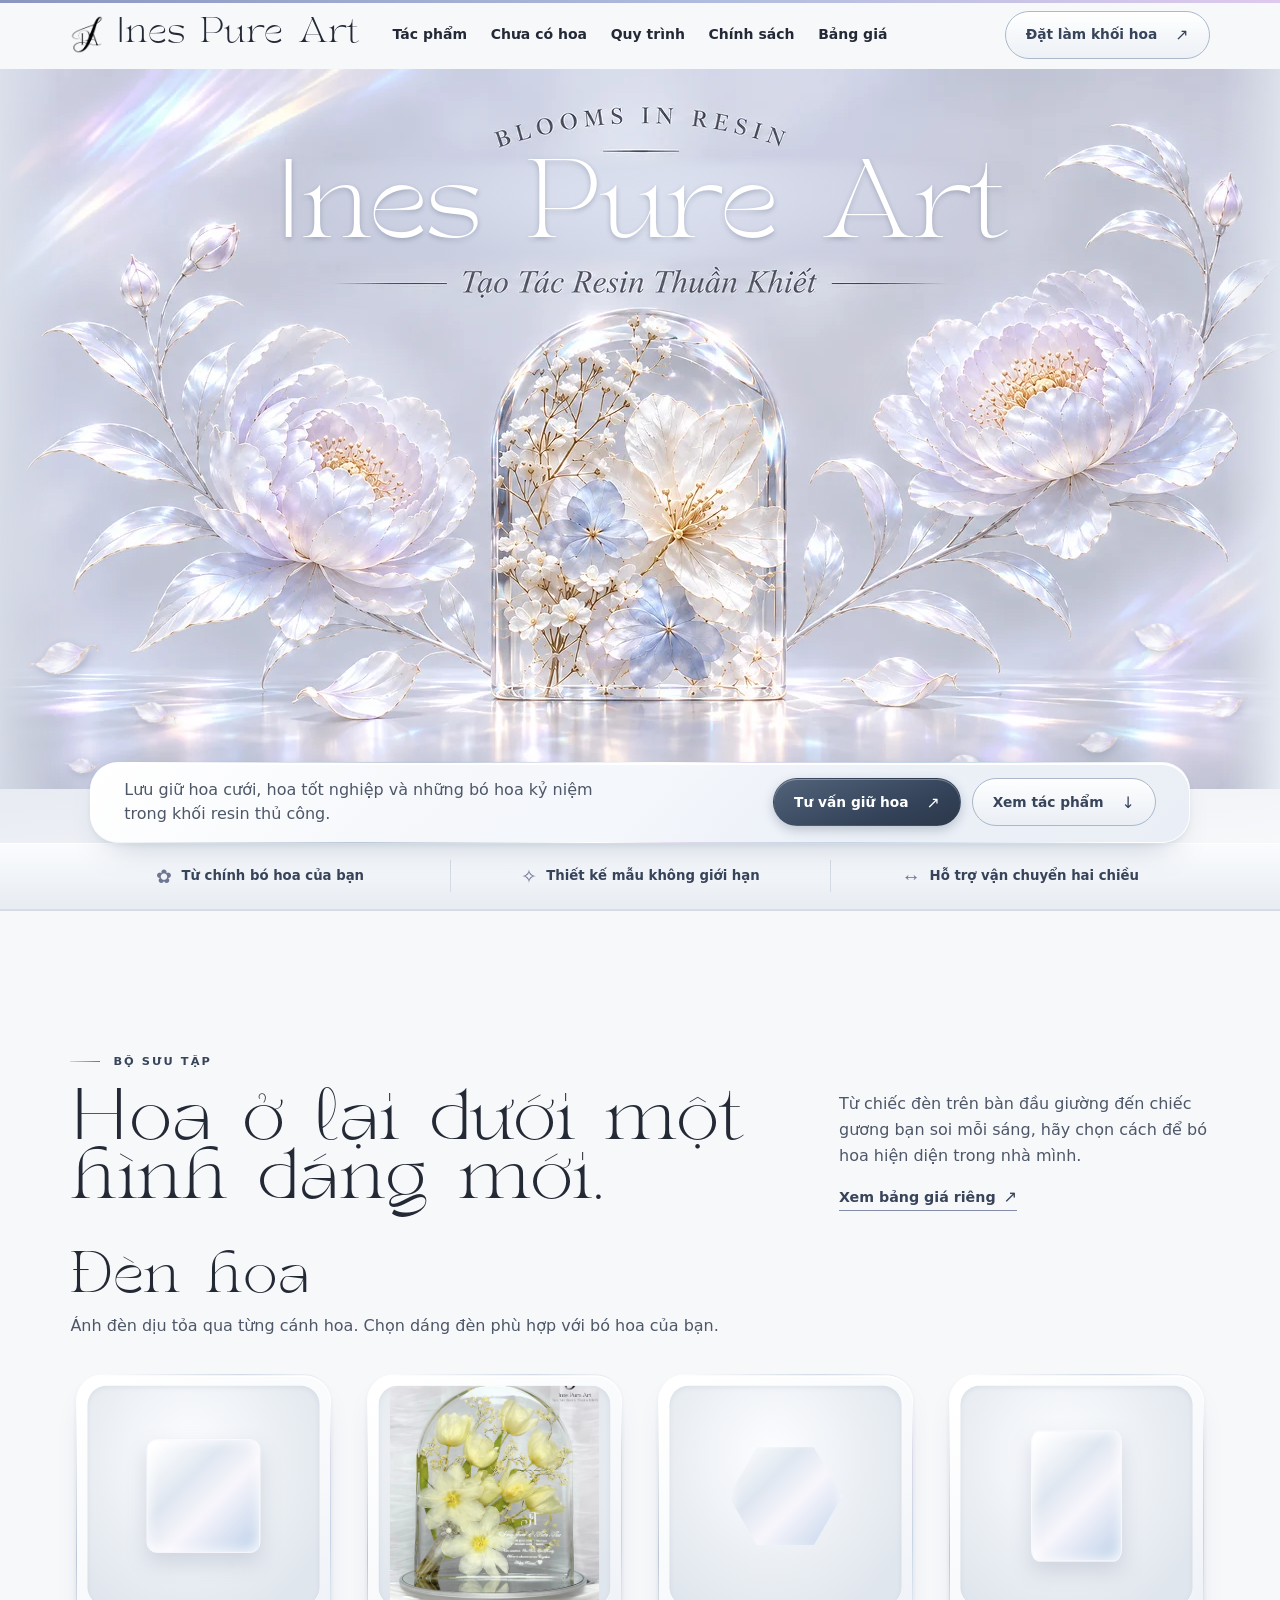
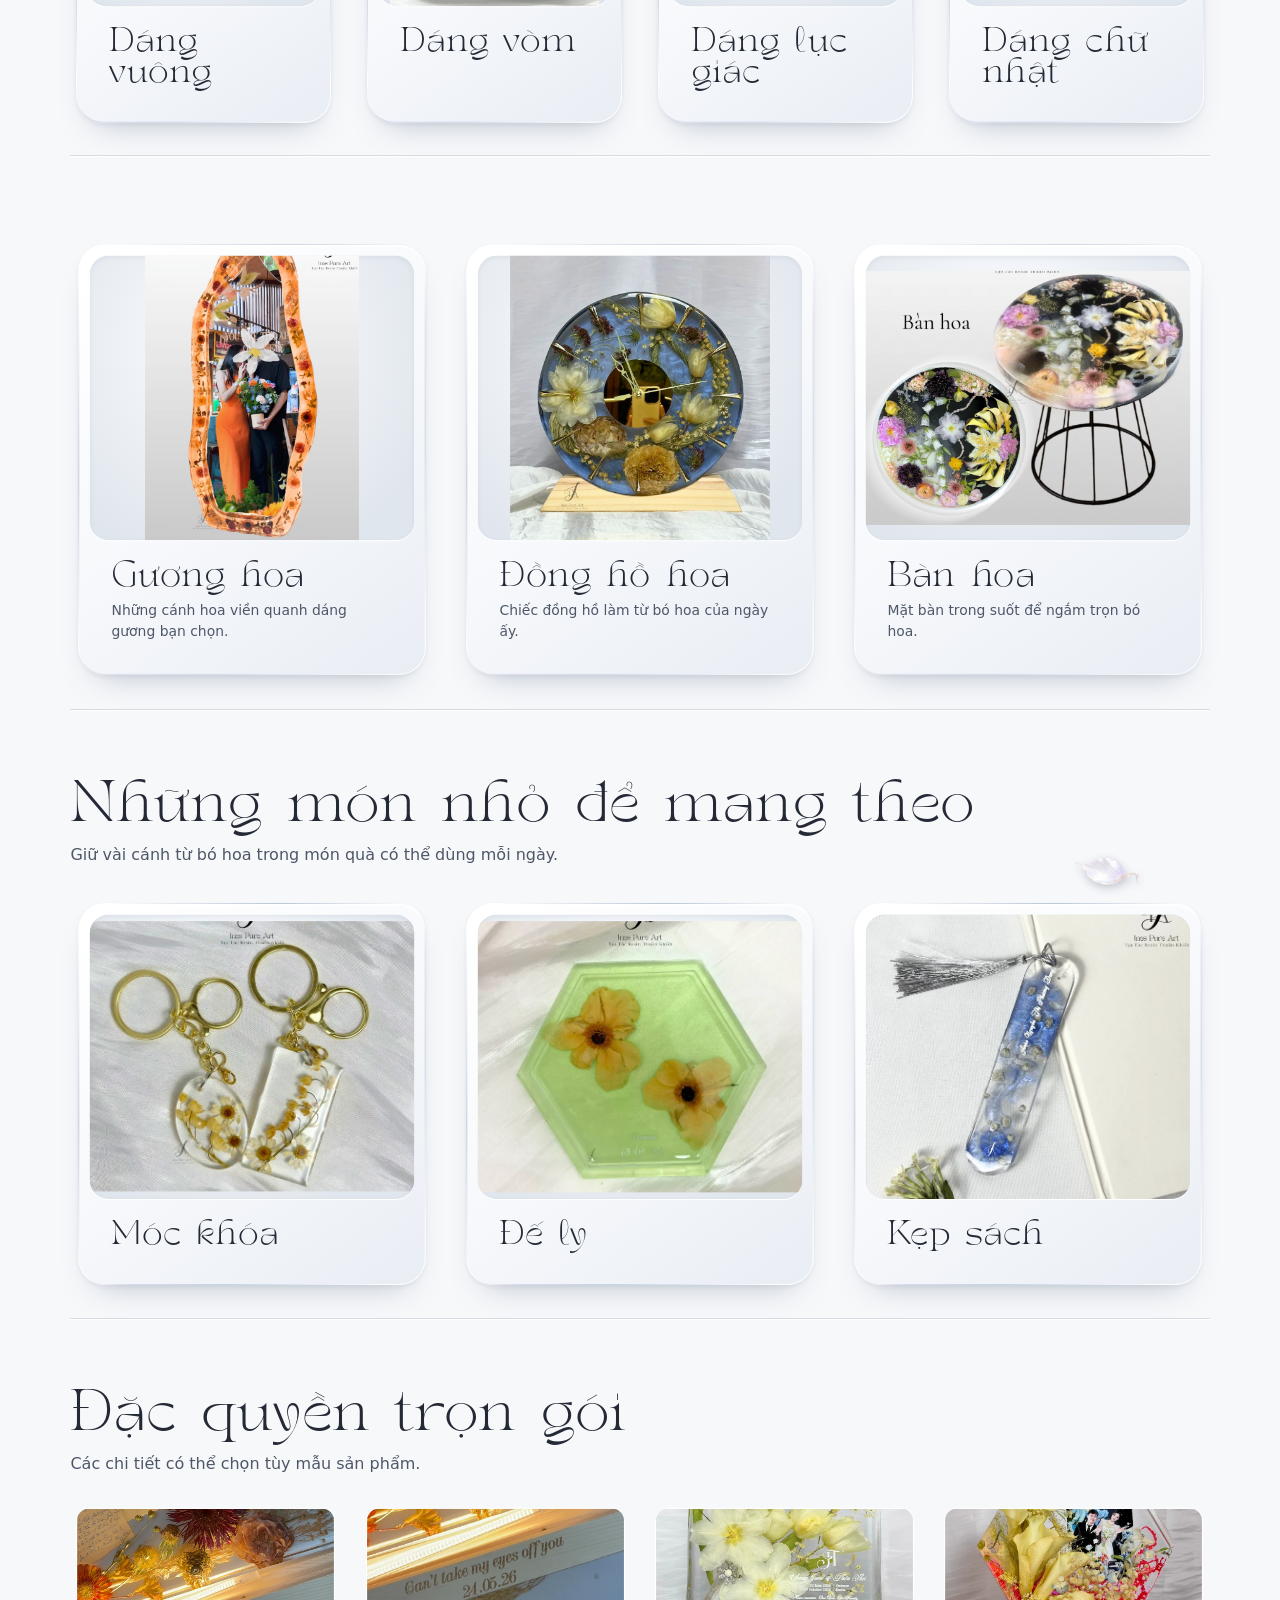
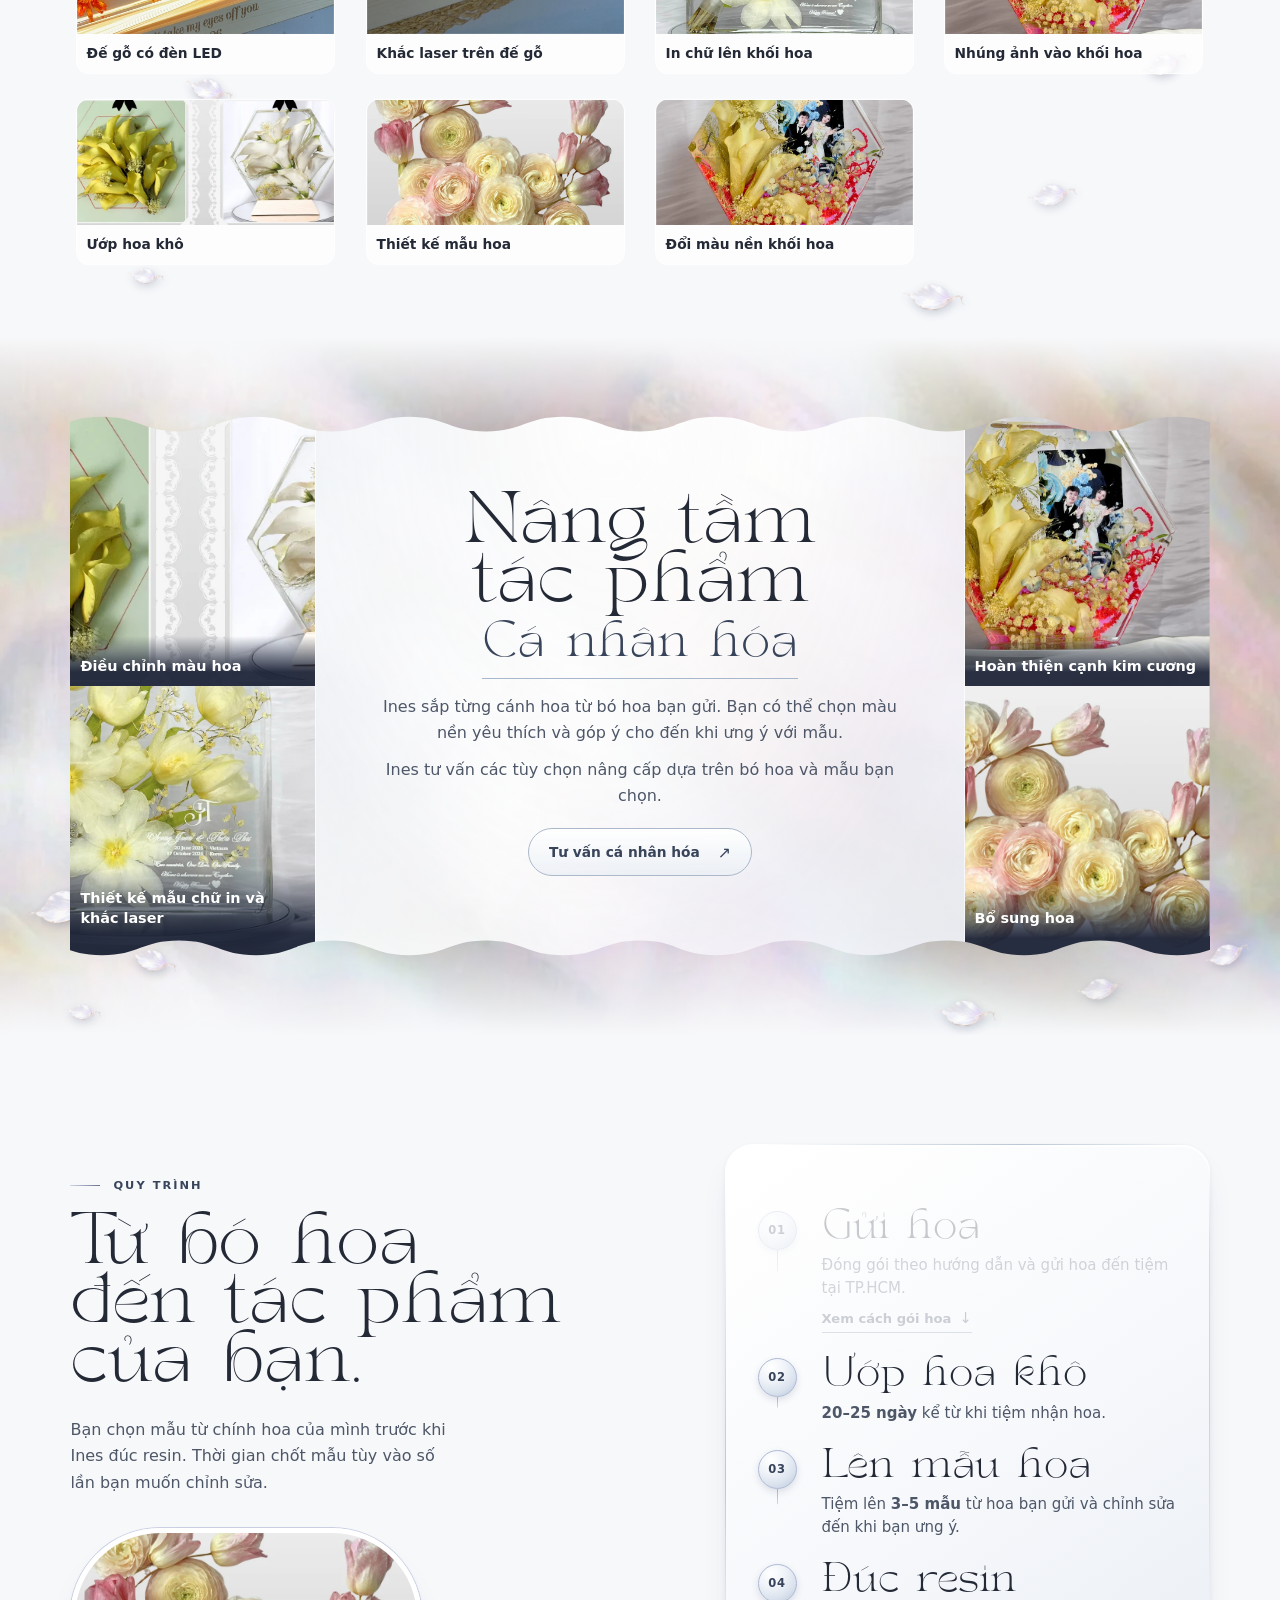
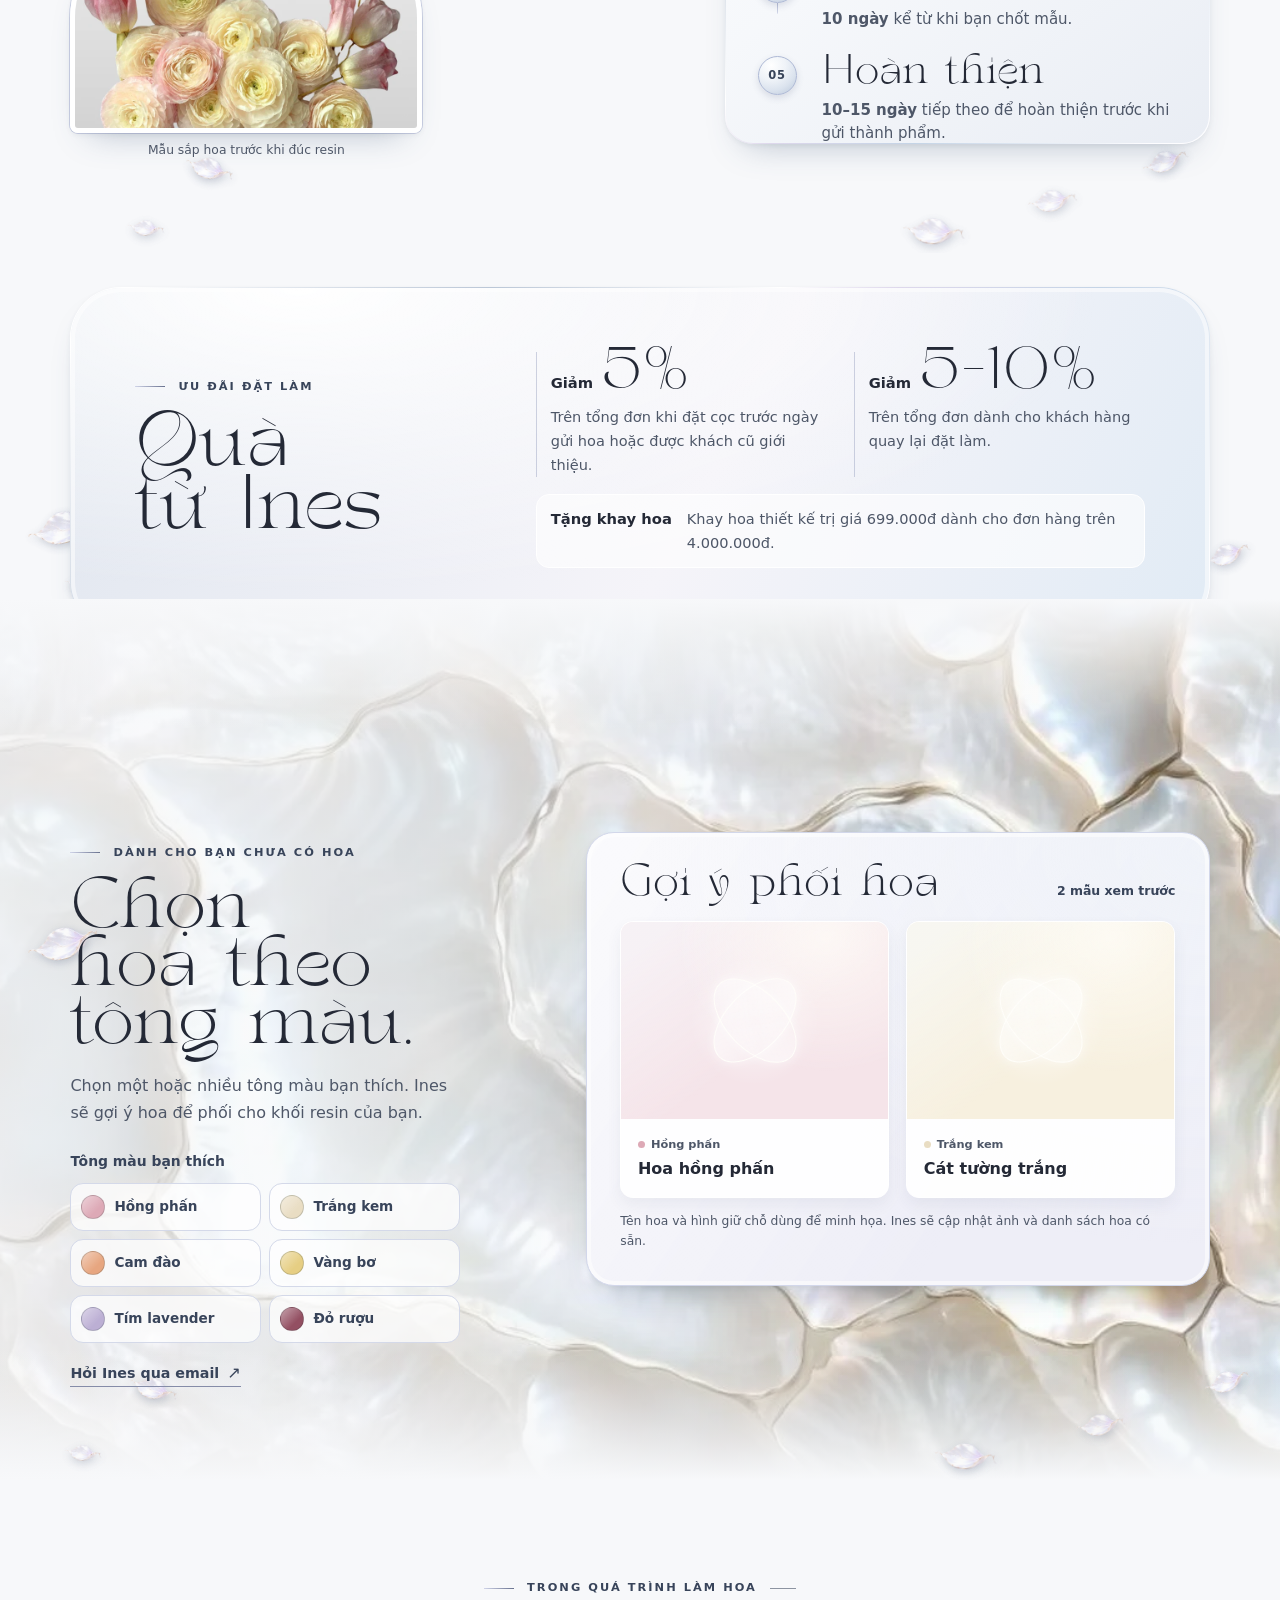
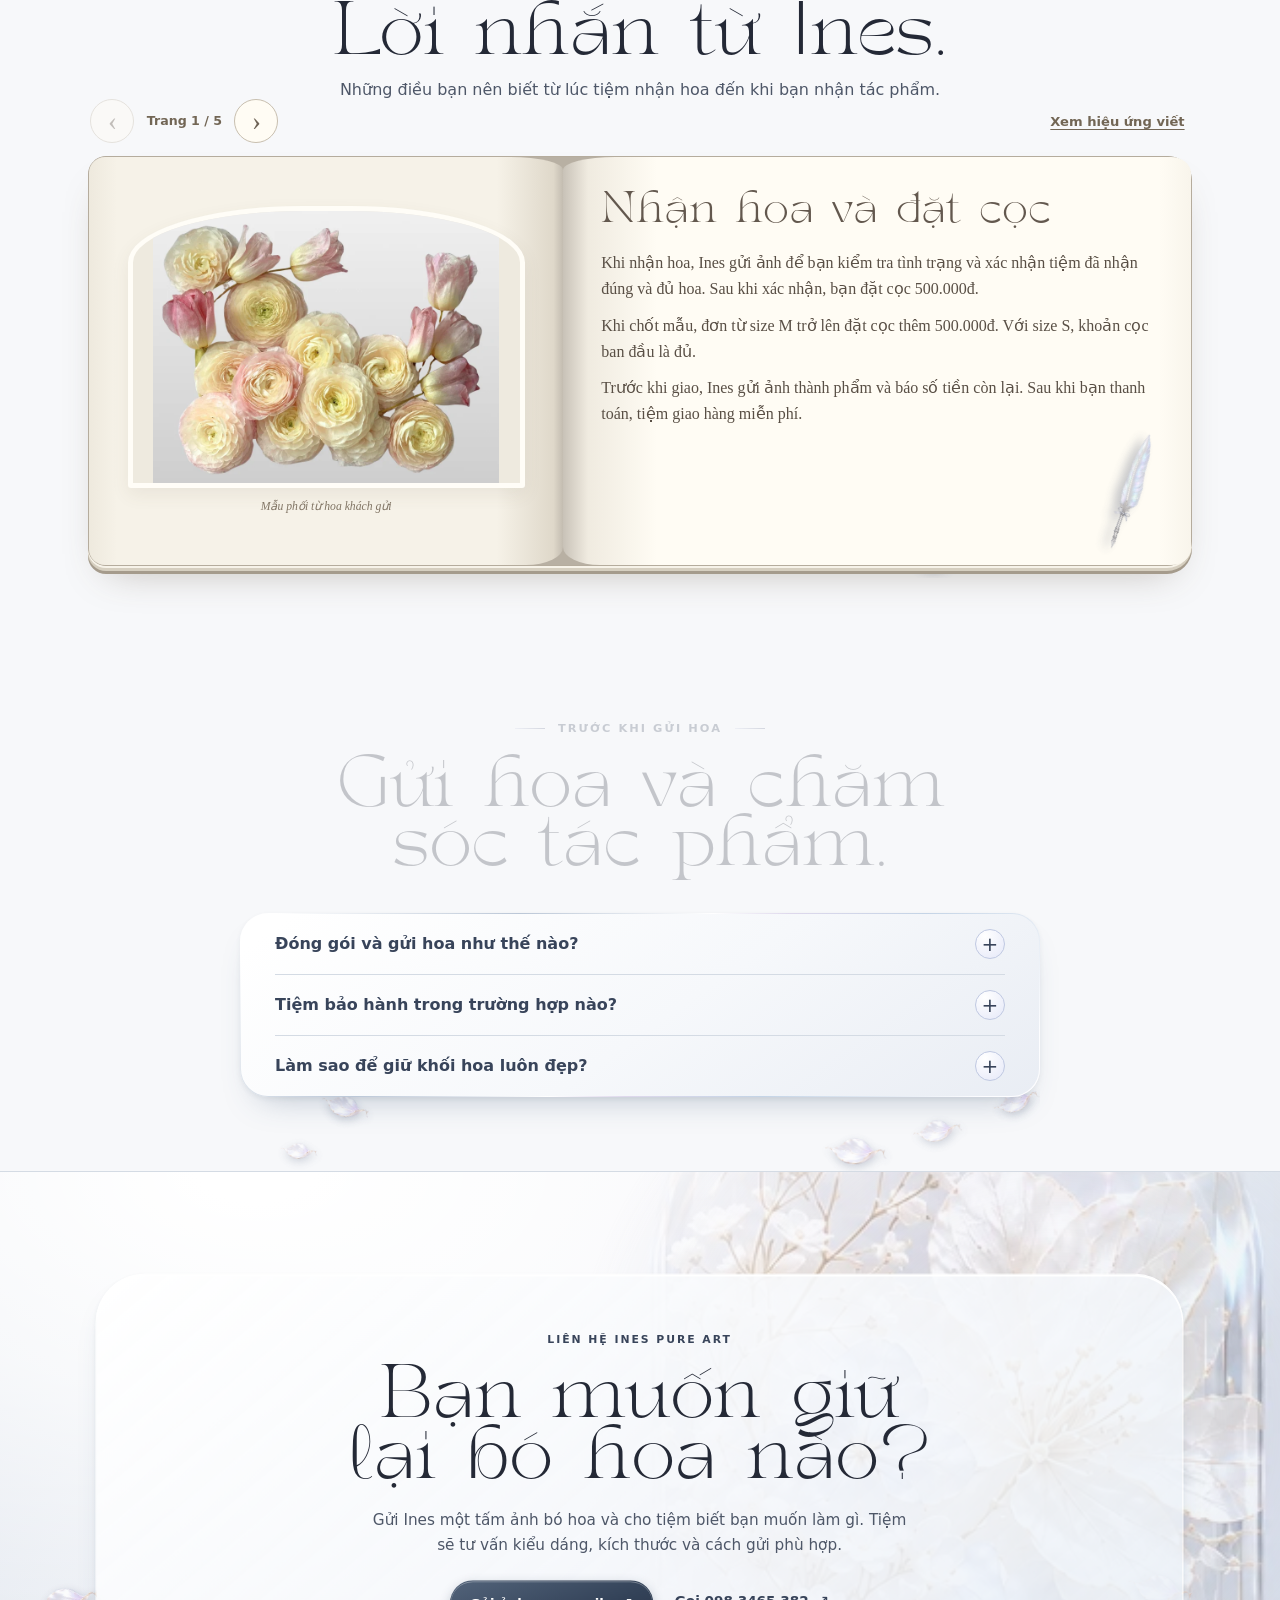
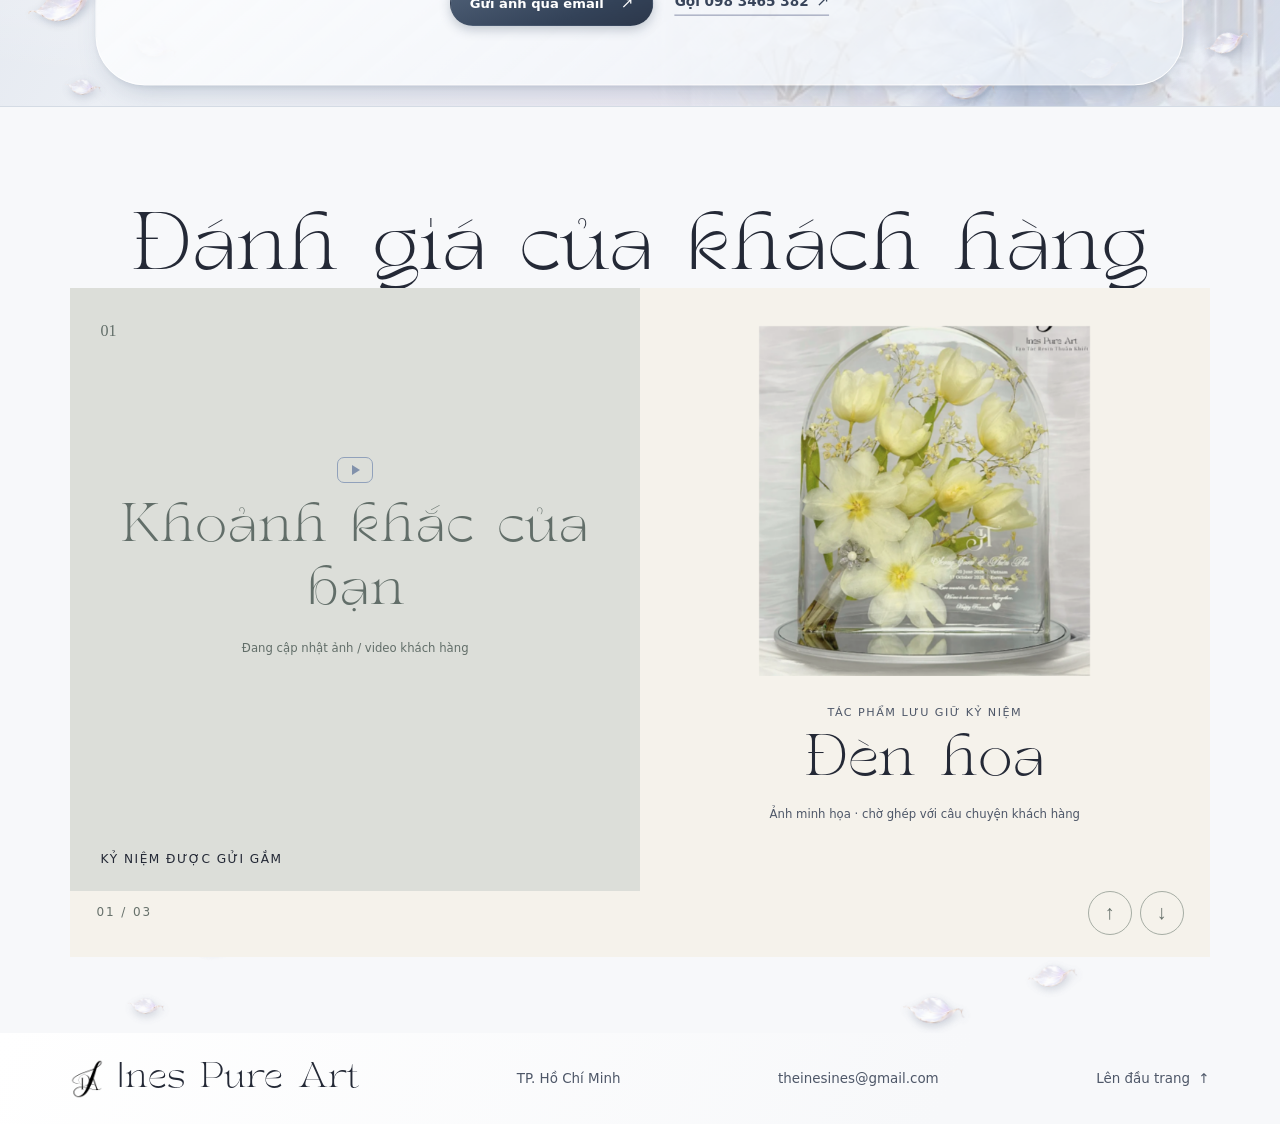
==== commit 1f8af22b: "Refine notebook and add paired customer story slider" ====
--- a/index.html
+++ b/index.html
@@ -13,8 +13,8 @@
   <title>Khối hoa resin | Ines Pure Art</title>
   <link rel="icon" href="./assets/monogram.png?v=2" type="image/png">
   <link rel="preload" href="./assets/tan-twinkle.otf" as="font" type="font/otf" crossorigin>
-  <link rel="stylesheet" href="./styles.css?v=20">
-  <link rel="stylesheet" href="./notebook.css?v=3">
+  <link rel="stylesheet" href="./styles.css?v=21">
+  <link rel="stylesheet" href="./notebook.css?v=4">
 </head>
 <body id="dau-trang">
   <div class="scroll-progress" aria-hidden="true"></div>
@@ -184,6 +184,9 @@
               <figcaption>Nhúng ảnh vào khối hoa</figcaption>
             </figure>
           </li>
+          <li data-reveal="depth"><figure><div class="personal-media"><img src="./assets/so-tay-mau-hoa.webp" alt="Hoa sau khi ướp khô" loading="lazy"></div><figcaption>Ướp hoa khô</figcaption></figure></li>
+          <li data-reveal="depth"><figure><div class="personal-media"><img src="./assets/mau-sap-hoa.webp" alt="Bố cục hoa được sắp trước khi đúc resin" loading="lazy"></div><figcaption>Thiết kế mẫu hoa</figcaption></figure></li>
+          <li data-reveal="depth"><figure><div class="personal-media"><img src="./assets/ca-nhan-hoa.webp" alt="Màu nền của khối hoa resin" loading="lazy"></div><figcaption>Đổi màu nền khối hoa</figcaption></figure></li>
         </ul>
       </section>
     </section>
@@ -476,27 +479,43 @@
       <header class="reviews-heading" data-reveal>
         <h2 id="reviews-title">Đánh giá của khách hàng</h2>
       </header>
-      <div class="reviews-gallery">
-        <figure class="review-card" data-reveal="depth">
-          <div class="review-media review-media--messages">
-            <!-- Replace this placeholder with the customer's message image and meaningful alt text. -->
-            <div class="review-placeholder">
-              <span class="review-message-icon" aria-hidden="true"></span>
-              <span>Đang cập nhật ảnh</span>
-            </div>
-          </div>
-          <figcaption>Tin nhắn khách gửi</figcaption>
-        </figure>
-        <figure class="review-card" data-reveal="depth">
-          <div class="review-media review-media--video">
-            <!-- Replace this placeholder with a video that uses controls and preload="metadata". -->
-            <div class="review-placeholder">
-              <span class="review-video-icon" aria-hidden="true"></span>
-              <span>Đang cập nhật video</span>
-            </div>
-          </div>
-          <figcaption>Video cảm ơn khi nhận hàng</figcaption>
-        </figure>
+      <div class="review-slider" role="region" aria-roledescription="bộ trình chiếu" aria-label="Khoảnh khắc và tác phẩm" tabindex="0">
+        <div class="review-slides">
+          <article class="review-slide" aria-label="1 / 3">
+            <figure class="review-customer">
+              <!-- Thay ô chờ bằng ảnh khách hàng hoặc video có controls, preload="metadata". -->
+              <div class="review-awaiting"><span class="review-ordinal">01</span><span class="review-video-icon" aria-hidden="true"></span><p>Khoảnh khắc của bạn</p><small>Đang cập nhật ảnh / video khách hàng</small></div>
+              <figcaption>Kỷ niệm được gửi gắm</figcaption>
+            </figure>
+            <figure class="review-product">
+              <img src="./assets/den-hoa.webp" alt="Đèn hoa — ảnh minh họa tác phẩm" loading="lazy">
+              <figcaption><span>Tác phẩm lưu giữ kỷ niệm</span><h3>Đèn hoa</h3><small>Ảnh minh họa · chờ ghép với câu chuyện khách hàng</small></figcaption>
+            </figure>
+          </article>
+          <article class="review-slide" aria-label="2 / 3" hidden>
+            <figure class="review-customer">
+              <!-- Thay ô chờ bằng ảnh khách hàng hoặc video có controls, preload="metadata". -->
+              <div class="review-awaiting"><span class="review-ordinal">02</span><span class="review-video-icon" aria-hidden="true"></span><p>Khoảnh khắc của bạn</p><small>Đang cập nhật ảnh / video khách hàng</small></div>
+              <figcaption>Kỷ niệm được gửi gắm</figcaption>
+            </figure>
+            <figure class="review-product">
+              <img src="./assets/guong-hoa.webp" alt="Gương hoa — ảnh minh họa tác phẩm" loading="lazy">
+              <figcaption><span>Tác phẩm lưu giữ kỷ niệm</span><h3>Gương hoa</h3><small>Ảnh minh họa · chờ ghép với câu chuyện khách hàng</small></figcaption>
+            </figure>
+          </article>
+          <article class="review-slide" aria-label="3 / 3" hidden>
+            <figure class="review-customer">
+              <!-- Thay ô chờ bằng ảnh khách hàng hoặc video có controls, preload="metadata". -->
+              <div class="review-awaiting"><span class="review-ordinal">03</span><span class="review-video-icon" aria-hidden="true"></span><p>Khoảnh khắc của bạn</p><small>Đang cập nhật ảnh / video khách hàng</small></div>
+              <figcaption>Kỷ niệm được gửi gắm</figcaption>
+            </figure>
+            <figure class="review-product">
+              <img src="./assets/dong-ho-hoa.webp" alt="Đồng hồ hoa — ảnh minh họa tác phẩm" loading="lazy">
+              <figcaption><span>Tác phẩm lưu giữ kỷ niệm</span><h3>Đồng hồ hoa</h3><small>Ảnh minh họa · chờ ghép với câu chuyện khách hàng</small></figcaption>
+            </figure>
+          </article>
+        </div>
+        <div class="review-controls"><span class="review-counter" role="status" aria-live="polite">01 / 03</span><div><button type="button" class="review-prev" aria-label="Câu chuyện trước">↑</button><button type="button" class="review-next" aria-label="Câu chuyện sau">↓</button></div></div>
       </div>
     </section>
   </main>
@@ -514,6 +533,7 @@
   </footer>
   <script src="./main.js?v=10" defer></script>
   <script src="./flowers.js" defer></script>
-  <script src="./notebook.js?v=2" defer></script>
+  <script src="./notebook.js?v=3" defer></script>
+  <script src="./reviews.js?v=1" defer></script>
 </body>
 </html>
--- a/styles.css
+++ b/styles.css
@@ -1006,3 +1006,42 @@
   html { scroll-behavior: auto; }
   *, *::before, *::after { transition: none !important; }
 }
+
+.included-perks .personal-options { grid-template-columns: repeat(4, minmax(0, 1fr)); }
+.review-slider { position: relative; overflow: hidden; background: #eeece7; }
+.review-slide { display: grid; grid-template-columns: 1fr 1fr; min-height: 560px; }
+.review-slide[hidden] { display: none; }
+.review-slide figure { min-width: 0; margin: 0; }
+.review-customer { position: relative; display: grid; grid-template-rows: 1fr auto; background: #dcded9; }
+.review-awaiting { position: relative; display: grid; place-content: center; justify-items: center; gap: 15px; padding: 60px 24px; text-align: center; color: #626e69; }
+.review-awaiting p { font-family: var(--headline); font-size: clamp(24px, 3vw, 38px); }
+.review-awaiting small, .review-product small { font-size: .73rem; line-height: 1.6; }
+.review-ordinal { position: absolute; top: 30px; left: 30px; font-family: Georgia, serif; font-size: 16px; }
+.review-customer > figcaption { padding: 22px 30px; font-size: .76rem; letter-spacing: .12em; text-transform: uppercase; }
+.review-product { display: grid; grid-template-rows: minmax(0, 1fr) auto; padding: 38px 48px 30px; text-align: center; background: #f5f2eb; }
+.review-product img { width: 100%; height: 350px; object-fit: contain; mix-blend-mode: multiply; }
+.review-product figcaption { padding: 22px 0 34px; }
+.review-product figcaption > span { font-size: .7rem; letter-spacing: .13em; text-transform: uppercase; color: var(--muted); }
+.review-product h3 { font-size: clamp(26px, 3.2vw, 43px); margin: 12px 0; }
+.review-product small { color: var(--muted); }
+.review-controls { display: flex; justify-content: space-between; align-items: center; padding: 0 26px 22px; background: #f5f2eb; color: #67716b; }
+.review-counter { font-size: .75rem; letter-spacing: .16em; }
+.review-controls > div { display: flex; gap: 8px; }
+.review-controls button { width: 44px; height: 44px; border: 1px solid #a6ada4; border-radius: 50%; background: transparent; color: inherit; font-size: 20px; cursor: pointer; }
+.review-controls button:hover { background: #e2e4dc; }
+.review-slider:focus-visible { outline: 2px solid var(--accent); outline-offset: 4px; }
+@media (max-width: 675px) {
+  .included-perks .personal-options { grid-template-columns: repeat(2, minmax(0, 1fr)); }
+  .review-slide { min-height: 0; }
+  .review-awaiting { padding: 60px 12px 30px; gap: 12px; }
+  .review-awaiting p { font-size: 21px; line-height: 1.35; }
+  .review-ordinal { top: 18px; left: 16px; }
+  .review-customer > figcaption { padding: 18px 12px; font-size: .57rem; letter-spacing: .07em; }
+  .review-product { padding: 26px 12px 12px; }
+  .review-product img { height: 210px; }
+  .review-product figcaption { padding: 15px 0; }
+  .review-product figcaption > span { font-size: .56rem; letter-spacing: .03em; }
+  .review-product h3 { font-size: 24px; line-height: 1.3; }
+  .review-product small, .review-awaiting small { font-size: .65rem; }
+  .review-controls { padding: 12px 16px 16px; }
+}
--- a/notebook.css
+++ b/notebook.css
@@ -147,3 +147,31 @@
 @media (prefers-reduced-motion: reduce) {
   .notebook-writing-toggle { display: none; }
 }
+
+/* Ivory paper, a soft curved spine and a restrained linen cover. */
+.notebook-book {
+  border-color: #b5ac9d;
+  border-radius: 18px 24px 25px 18px;
+  background: #b8b0a3;
+  box-shadow: 0 2px 0 #f7f3e9, 0 5px 0 #d6cfc0, 0 8px 0 #a59b8c, 0 22px 42px -20px #594c3966;
+}
+.notebook-figure::before, .notebook-notes::before { border: 0; }
+.notebook-figure {
+  border-radius: 16px 52px 37px 16px / 16px 13px 18px 16px;
+  background: linear-gradient(90deg, #b8ad9720, transparent 6% 86%, #9a8a6f40 98%, #766b5d66), #f6f2e8;
+}
+.notebook-notes {
+  border-radius: 52px 20px 20px 37px / 13px 16px 16px 18px;
+  background: linear-gradient(90deg, #766b5d66, #9a8a6f26 4%, transparent 15% 95%, #b8ad9718), #fffcf4;
+}
+.notebook-figure img { border: 5px solid #fffdf7; border-radius: 44% 44% 3px 3px / 20% 20% 3px 3px; background: #eeeadf; box-shadow: 0 7px 18px #67583c15; }
+.notebook-figure-wide img { border-radius: 3px; }
+.notebook-figure figcaption { color: #817565; font-family: Georgia, serif; font-style: italic; }
+.notebook-notes h3 { color: #63584e; font-size: clamp(23px, 2.4vw, 33px); }
+.notebook-ink { color: #594f45; }
+.notebook-pagination button { border-color: #c8bfaf; background: #fffcf4; color: #6d6255; }
+.notebook-count, .notebook-writing-toggle { color: #726655; }
+@media (max-width: 675px) {
+  .notebook-figure { border-radius: 16px 20px 22px 22px / 16px 16px 9px 9px; background: linear-gradient(0deg, #94816b2e, transparent 16%), #f6f2e8; }
+  .notebook-notes { border-radius: 22px 22px 20px 16px / 9px 9px 16px 16px; background: linear-gradient(180deg, #94816b2e, transparent 12%), #fffcf4; }
+}
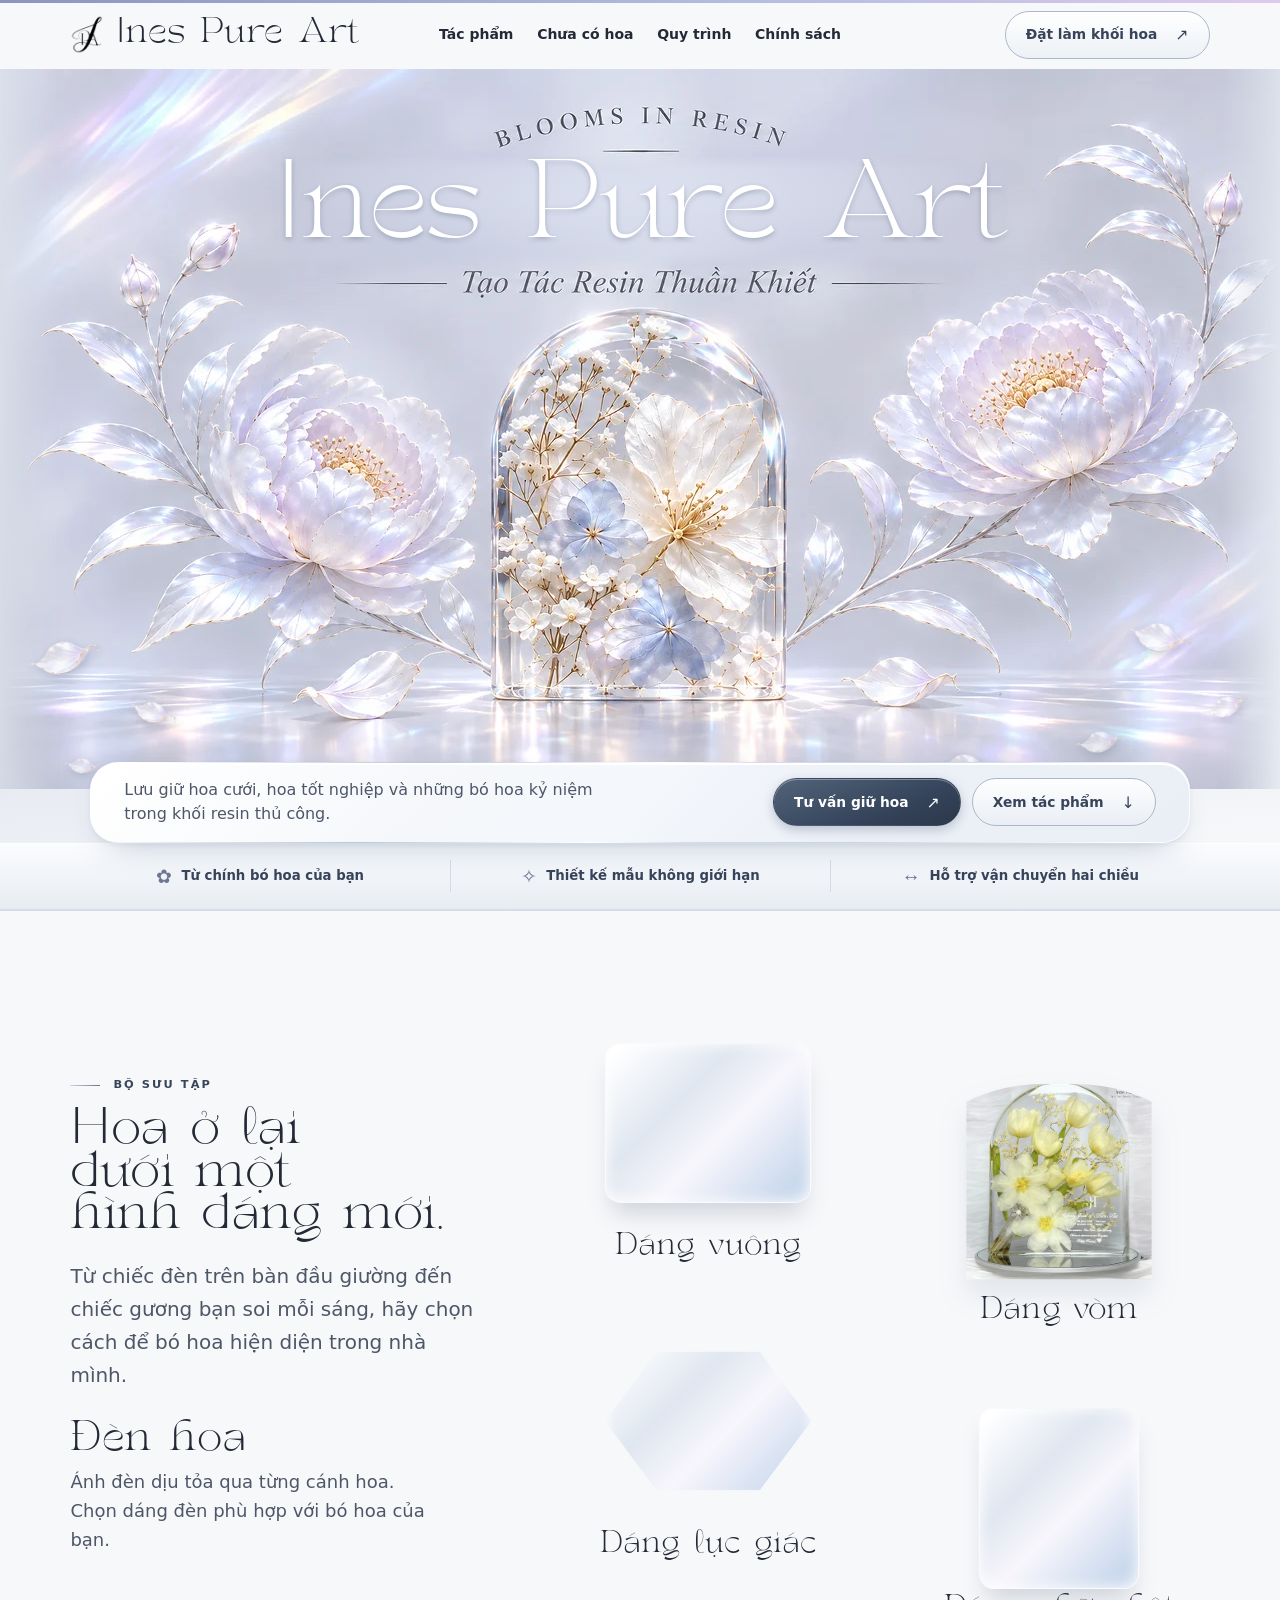
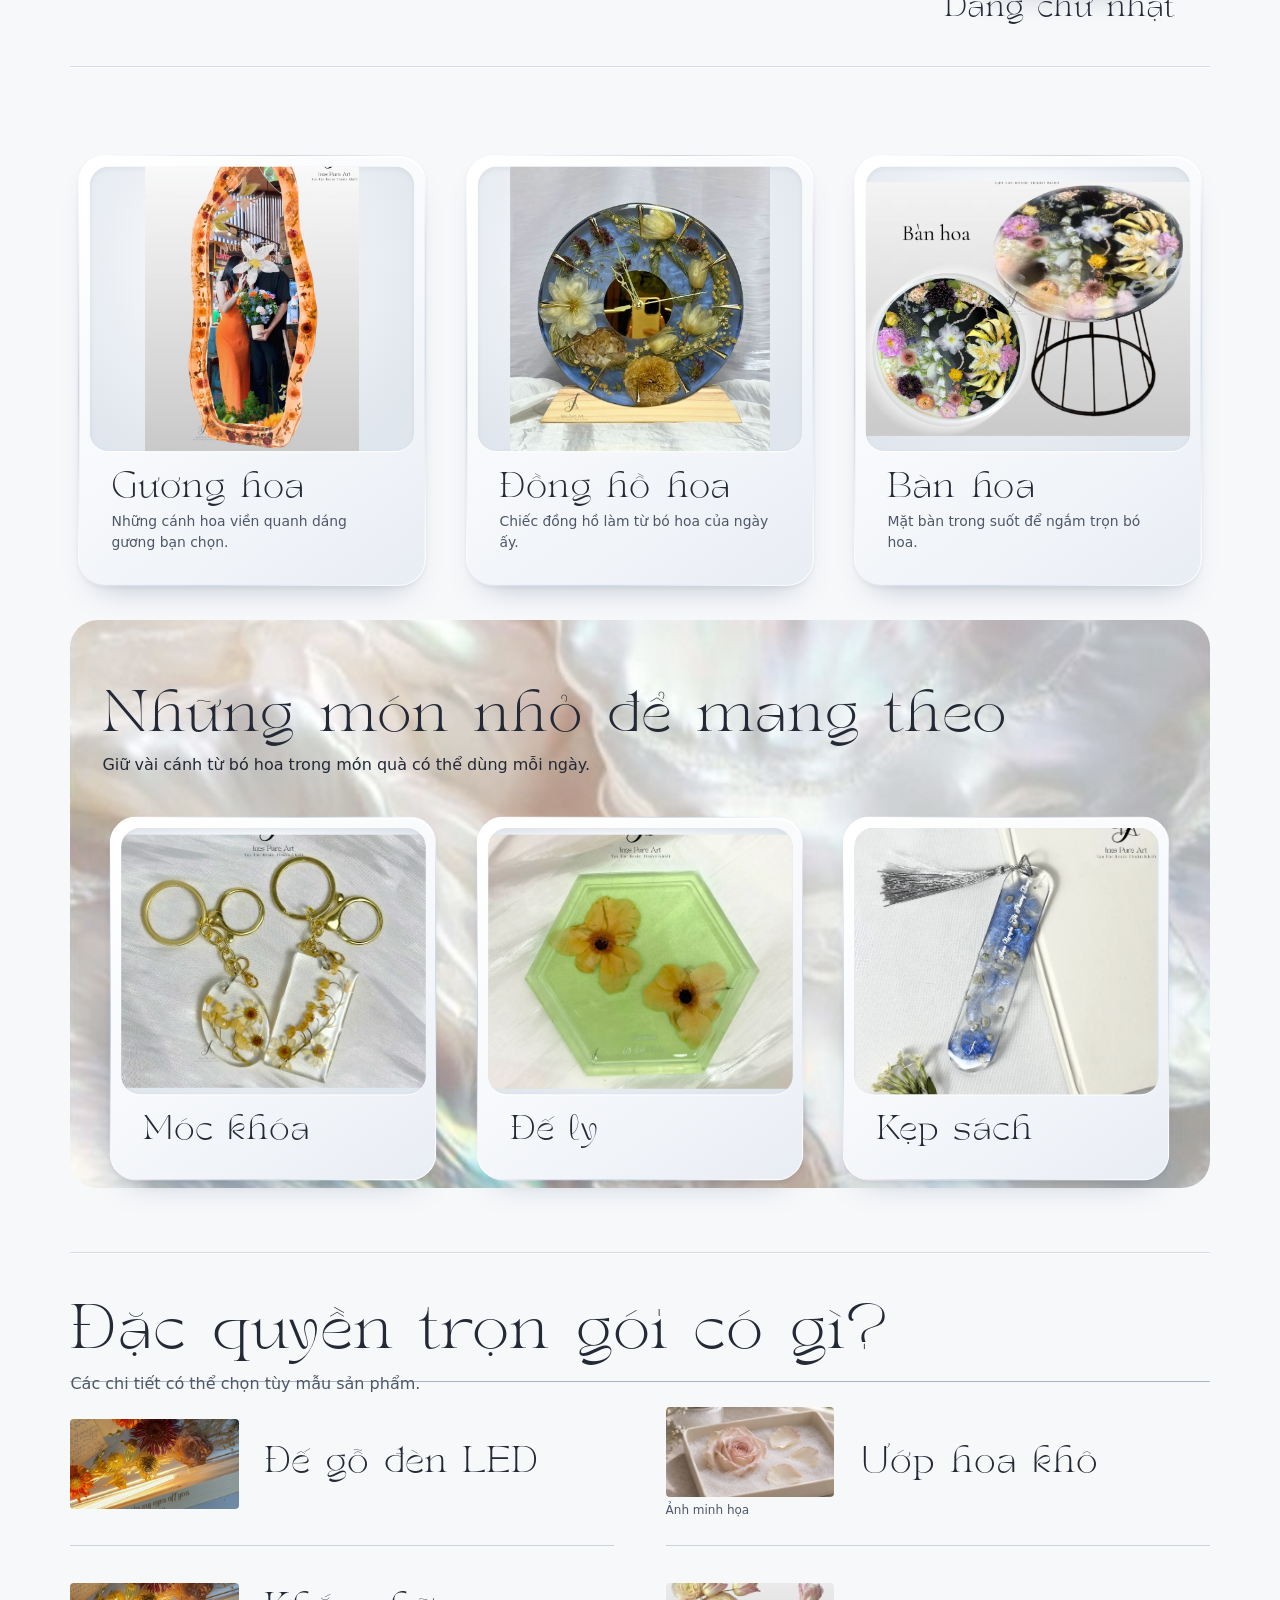
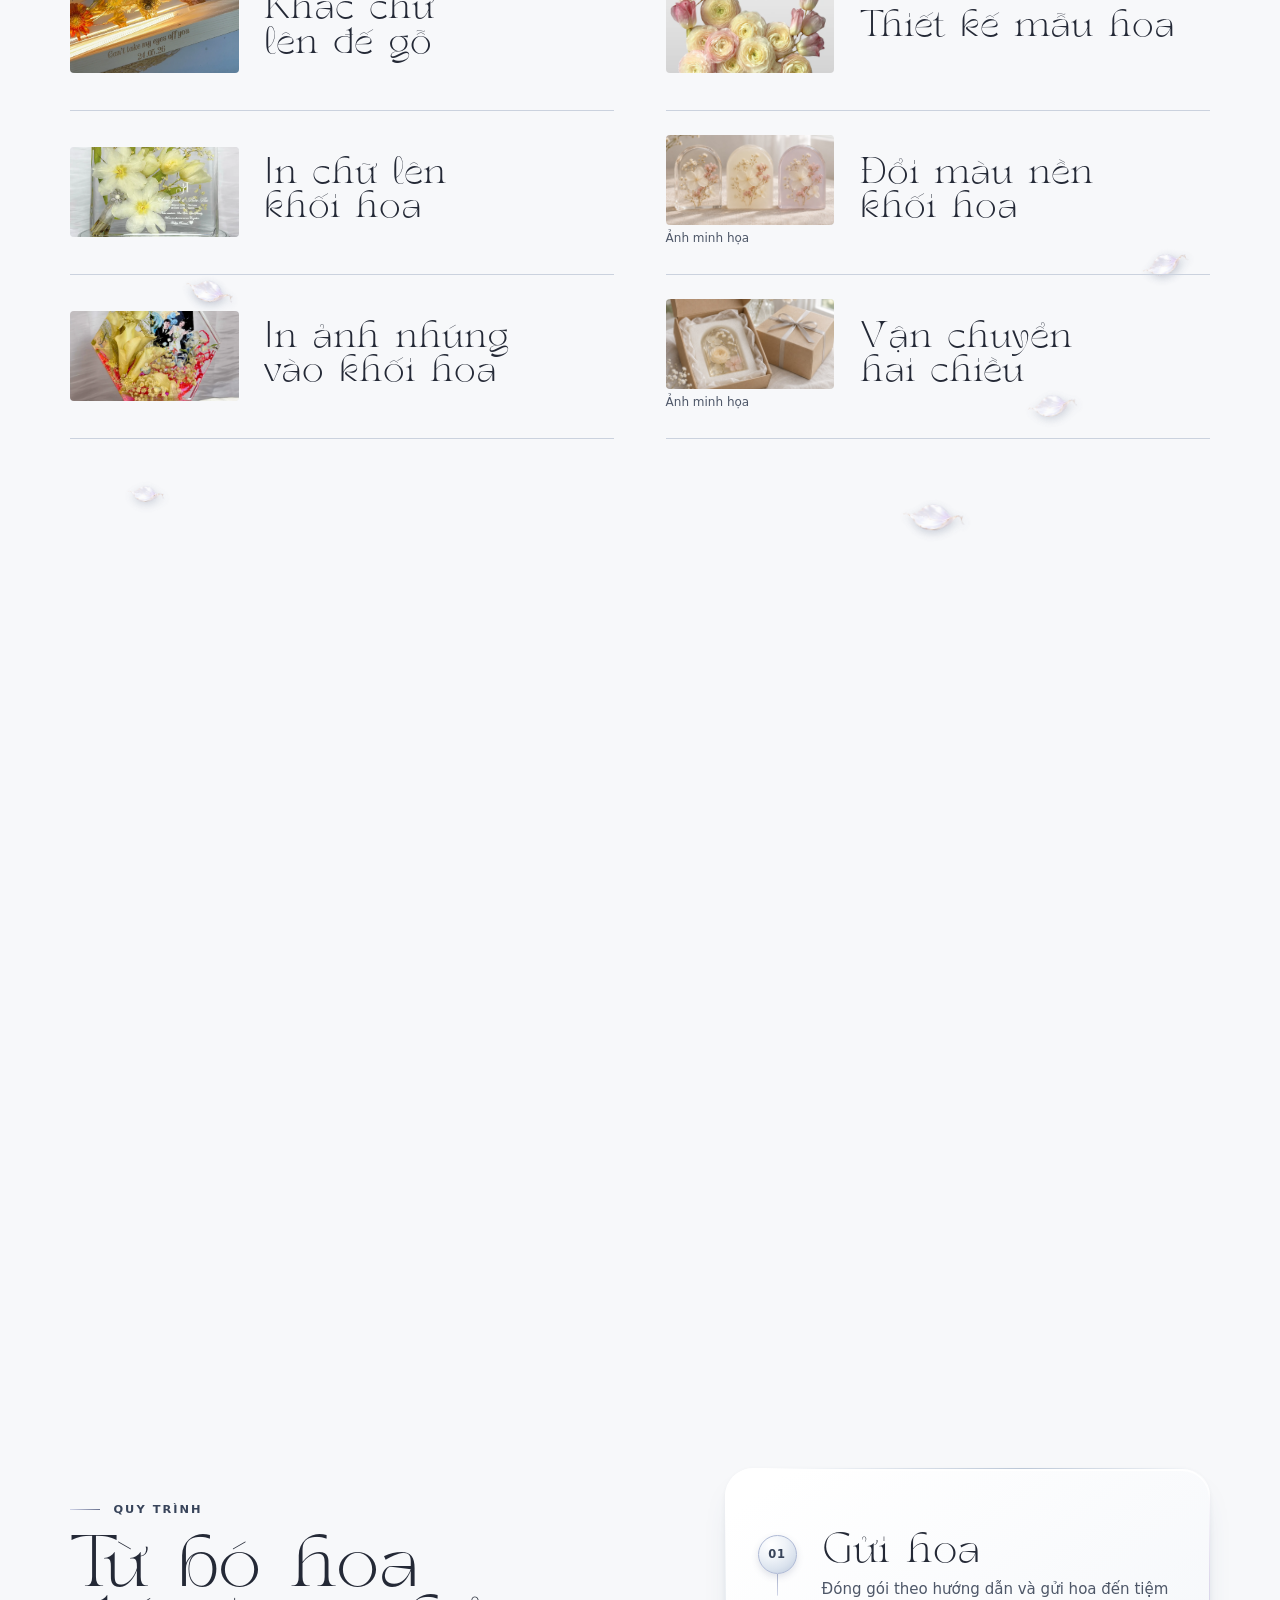
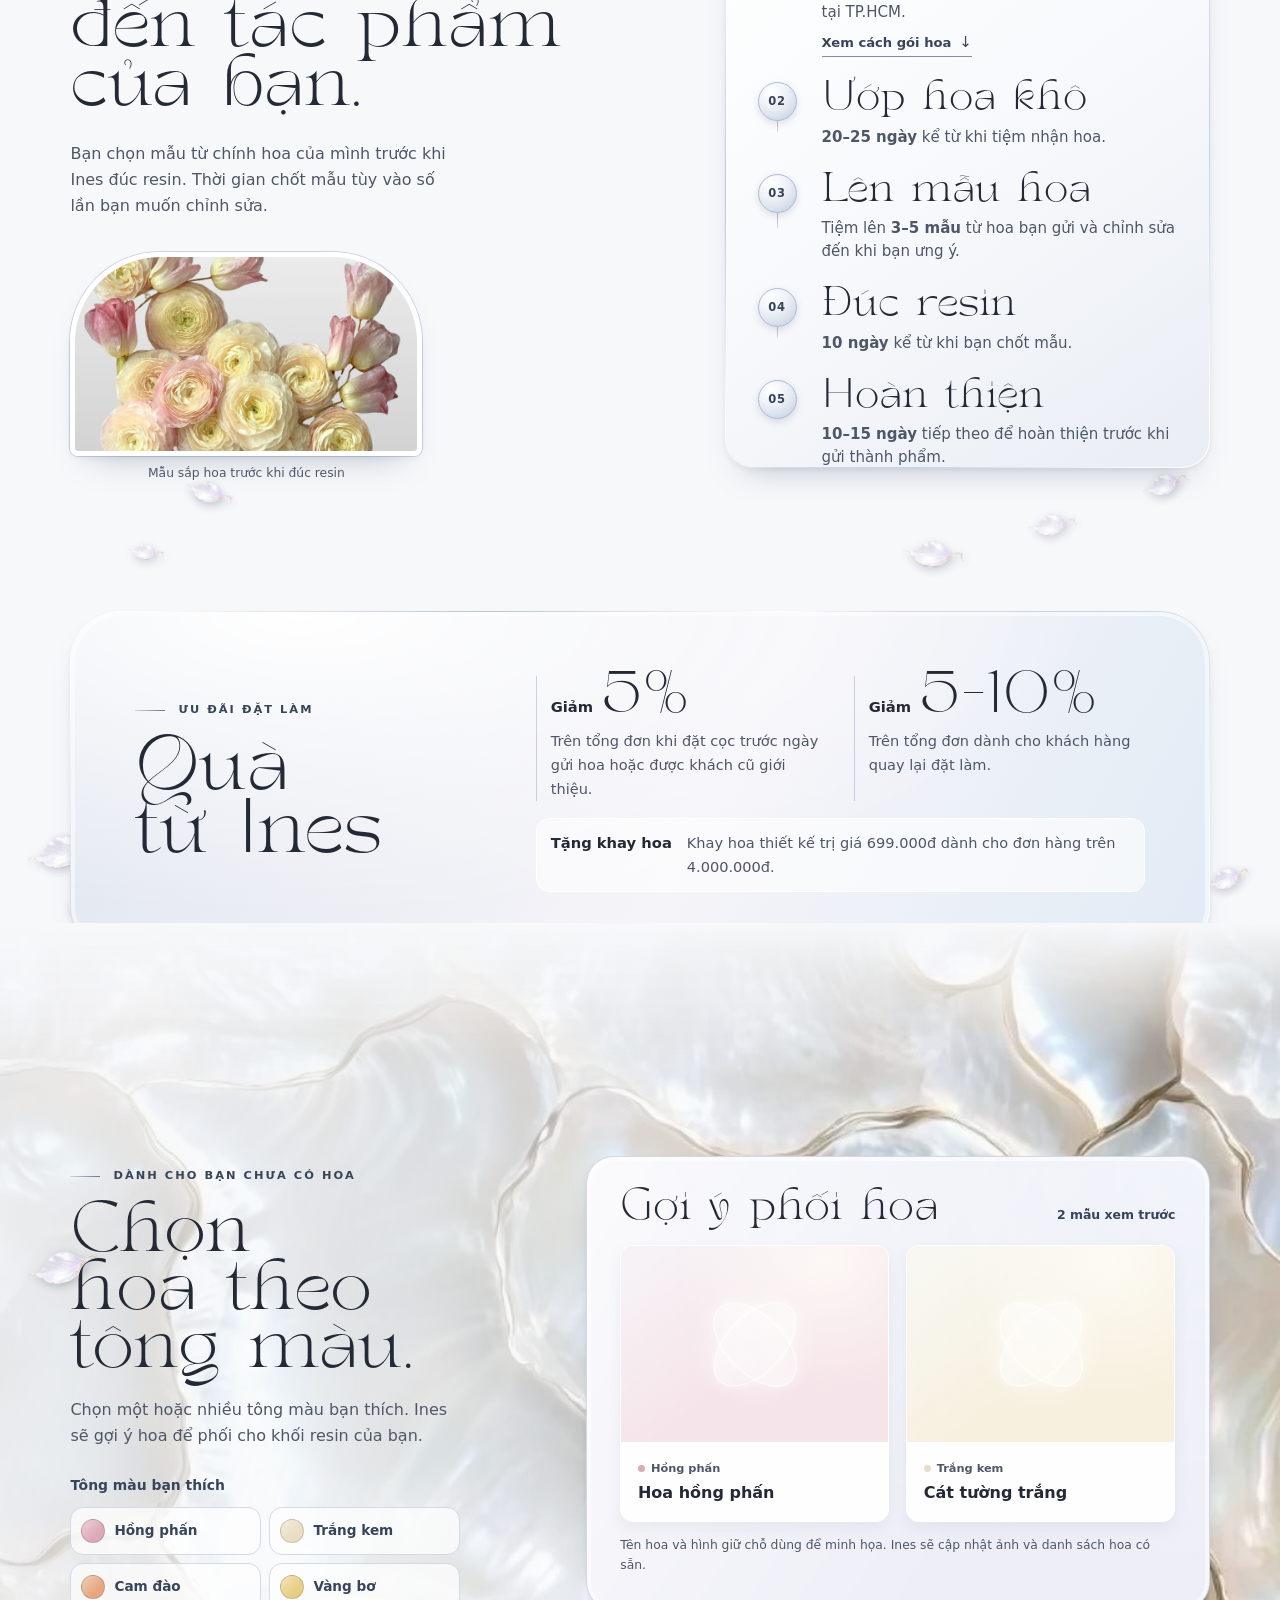
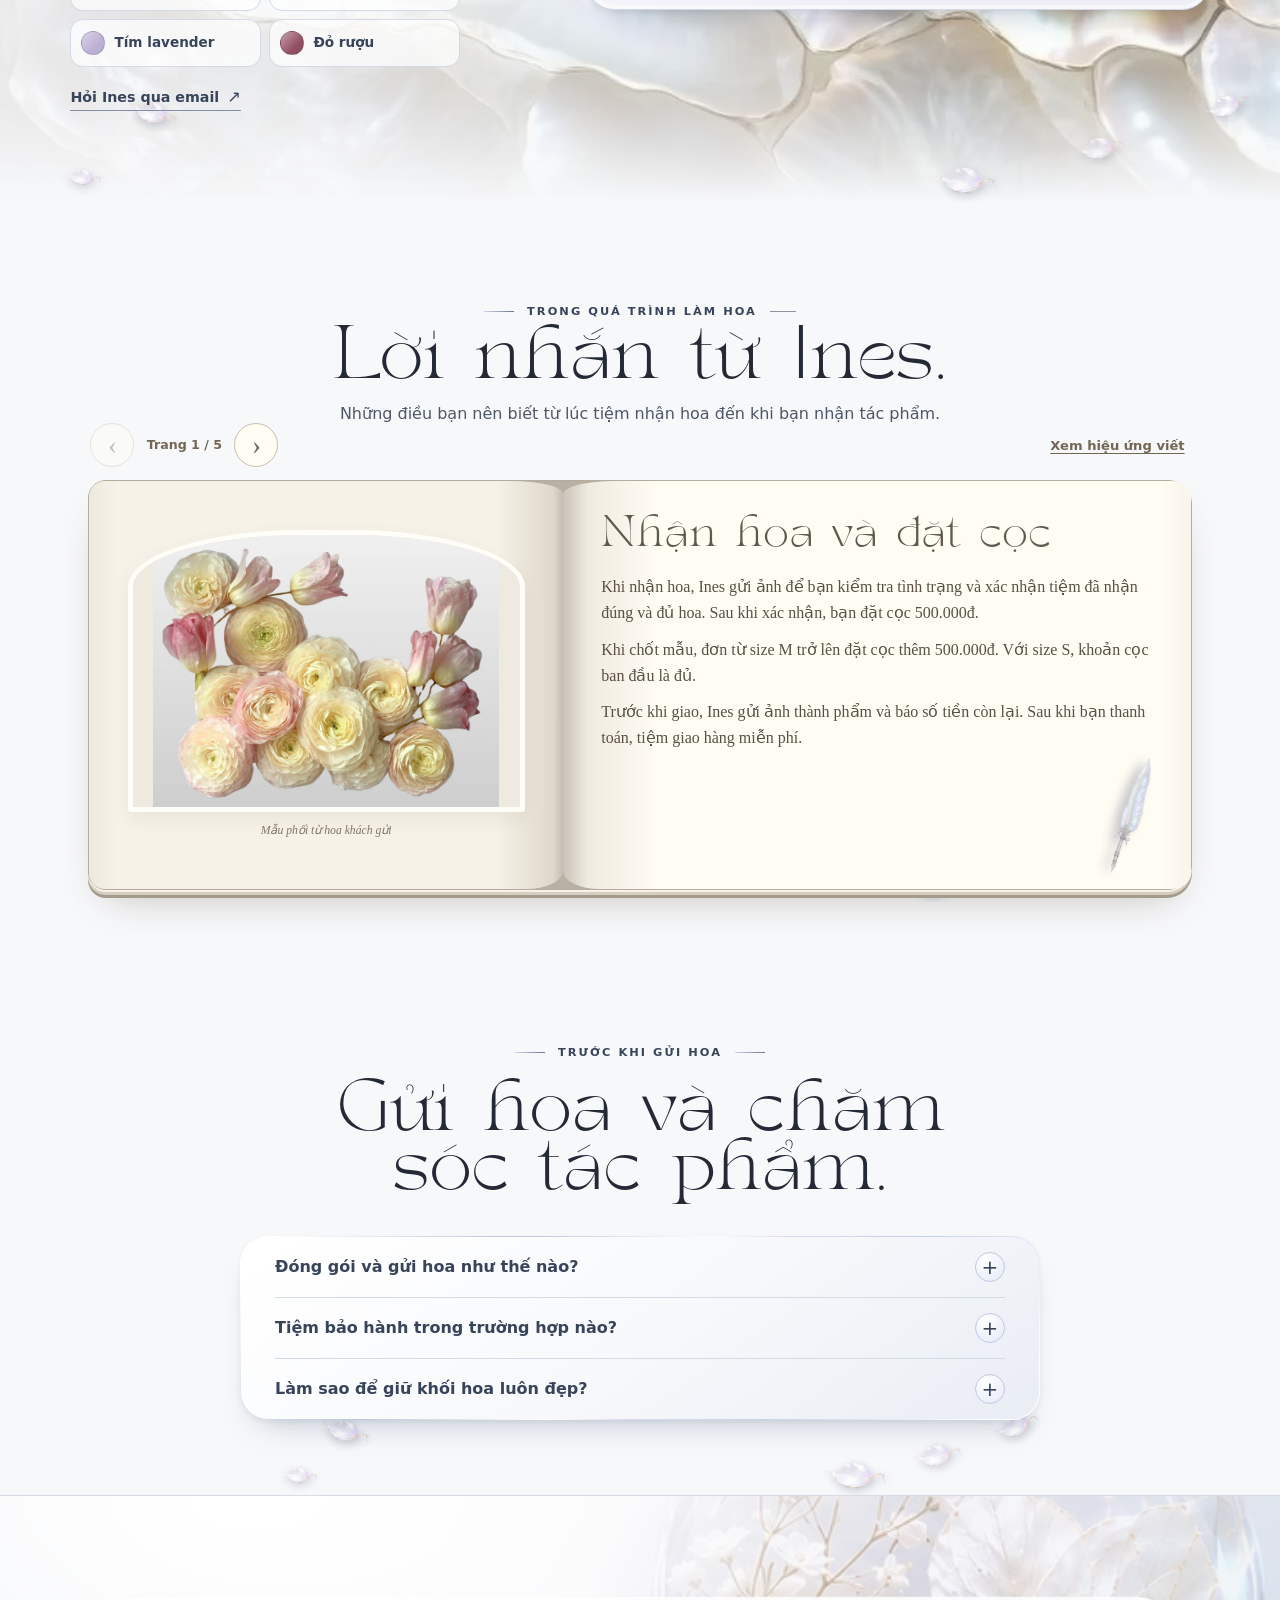
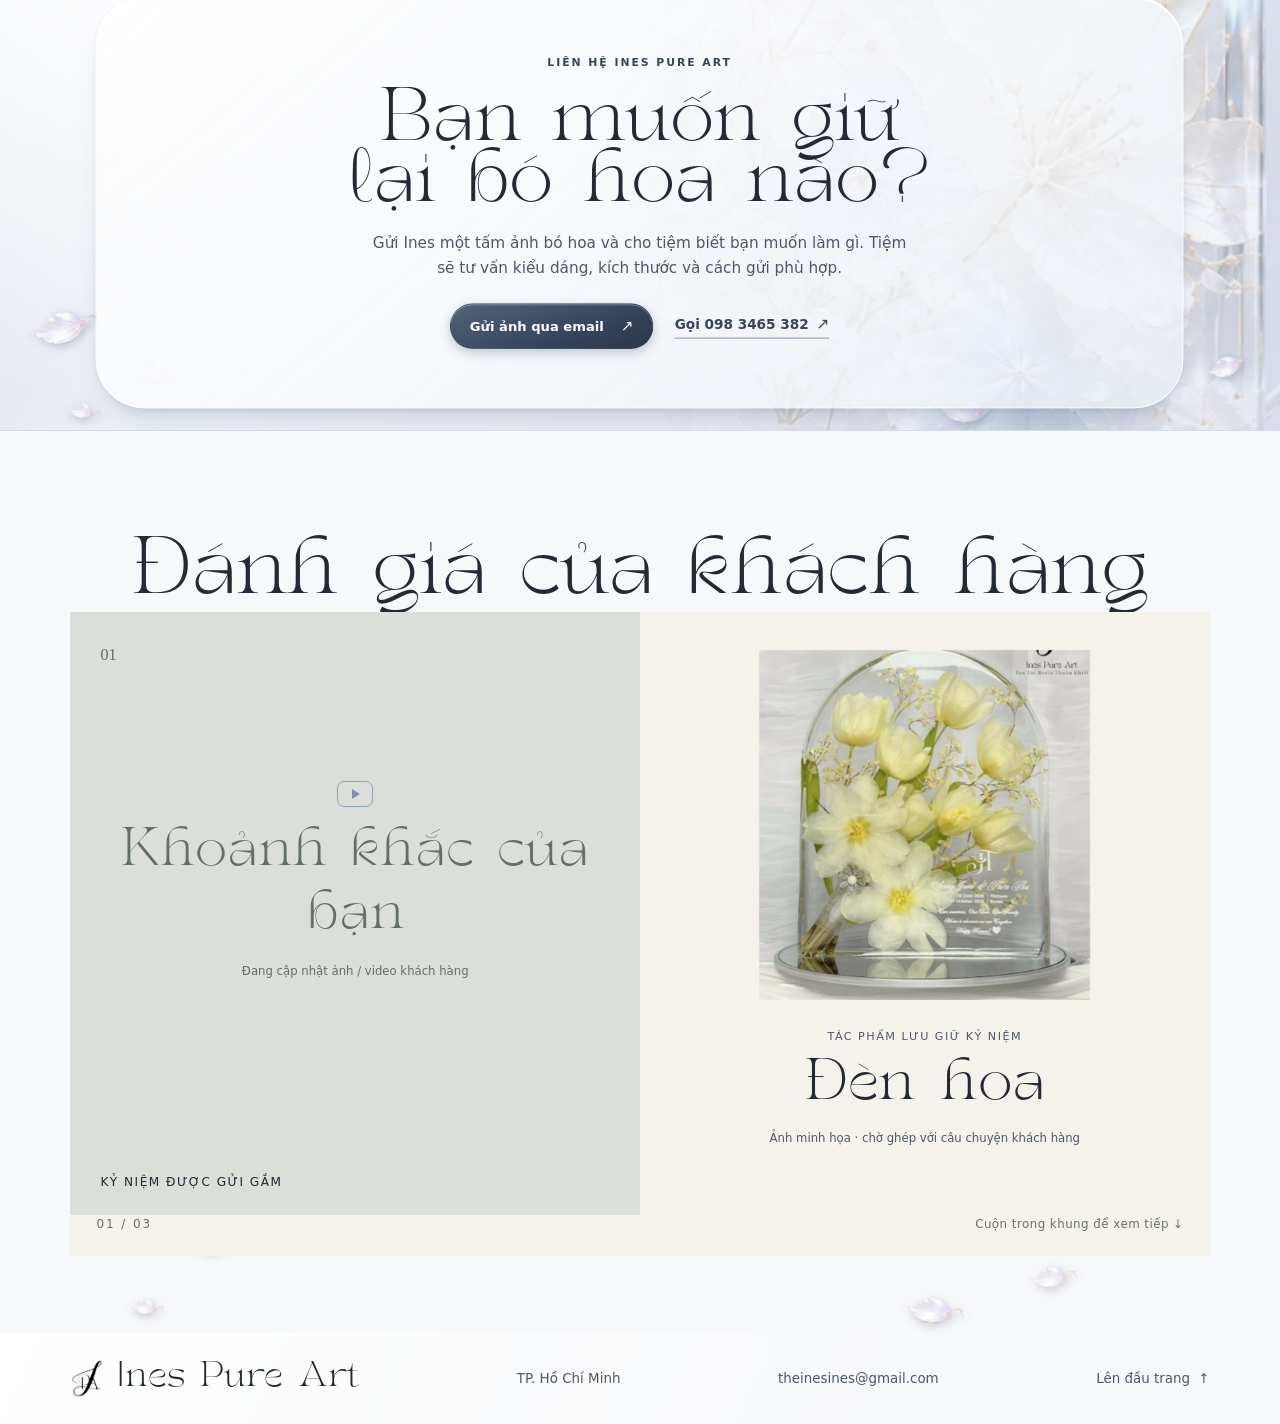
==== commit f92bbe9b: "Refine responsive collections, service perks and section layouts" ====
--- a/index.html
+++ b/index.html
@@ -13,7 +13,7 @@
   <title>Khối hoa resin | Ines Pure Art</title>
   <link rel="icon" href="./assets/monogram.png?v=2" type="image/png">
   <link rel="preload" href="./assets/tan-twinkle.otf" as="font" type="font/otf" crossorigin>
-  <link rel="stylesheet" href="./styles.css?v=21">
+  <link rel="stylesheet" href="./styles.css?v=39">
   <link rel="stylesheet" href="./notebook.css?v=4">
 </head>
 <body id="dau-trang">
@@ -30,7 +30,6 @@
         <a href="#chon-hoa">Chưa có hoa</a>
         <a href="#quy-trinh">Quy trình</a>
         <a href="#chinh-sach">Chính sách</a>
-        <a href="./bang-gia.html">Bảng giá</a>
       </nav>
       <a class="button button-outline header-cta" href="#lien-he"><span>Đặt làm<span class="wide-cta-label"> khối hoa</span></span> <span aria-hidden="true">↗</span></a>
     </div>
@@ -74,22 +73,17 @@
     </div>
 
     <section class="section wrap collection" data-pearl id="tac-pham" aria-labelledby="collection-title">
-      <div class="section-heading collection-heading" data-reveal>
-        <div>
+      <div class="collection-showcase">
+        <div class="collection-intro" data-reveal>
           <p class="eyebrow with-line">Bộ sưu tập</p>
-          <h2 id="collection-title">Hoa ở lại dưới một hình dáng mới.</h2>
-        </div>
-        <div>
-          <p>Từ chiếc đèn trên bàn đầu giường đến chiếc gương bạn soi mỗi sáng, hãy chọn cách để bó hoa hiện diện trong nhà mình.</p>
-          <a class="text-link" href="./bang-gia.html">Xem bảng giá riêng <span aria-hidden="true">↗</span></a>
-        </div>
-      </div>
-
-      <section class="lamp-collection" aria-labelledby="lamps-title">
-        <div class="collection-subheading" data-reveal>
-          <h3 id="lamps-title">Đèn hoa</h3>
-          <p>Ánh đèn dịu tỏa qua từng cánh hoa. Chọn dáng đèn phù hợp với bó hoa của bạn.</p>
-        </div>
+          <h2 id="collection-title"><span>Hoa ở lại</span> <span>dưới một</span> <span>hình dáng mới.</span></h2>
+          <p class="collection-story">Từ chiếc đèn trên bàn đầu giường đến chiếc gương bạn soi mỗi sáng, hãy chọn cách để bó hoa hiện diện trong nhà mình.</p>
+          <div class="collection-subheading">
+            <h3 id="lamps-title">Đèn hoa</h3>
+            <p>Ánh đèn dịu tỏa qua từng cánh hoa. Chọn dáng đèn phù hợp với bó hoa của bạn.</p>
+          </div>
+        </div>
+        <section class="lamp-collection" aria-labelledby="lamps-title">
         <div class="product-grid lamp-grid">
           <article class="product-card" data-reveal="depth">
             <div class="lamp-placeholder" aria-hidden="true"><span class="lamp-shape lamp-shape--square"></span></div>
@@ -108,7 +102,8 @@
             <div class="product-copy"><h4>Dáng chữ nhật</h4></div>
           </article>
         </div>
-      </section>
+        </section>
+      </div>
 
       <div class="product-grid collection-row">
         <article class="product-card" data-reveal="depth">
@@ -134,7 +129,7 @@
         </article>
       </div>
 
-      <section class="small-collection collection-row" aria-labelledby="small-products-title">
+      <section class="small-collection collection-row" id="mon-nho" aria-labelledby="small-products-title">
         <div class="collection-subheading" data-reveal>
           <h3 id="small-products-title">Những món nhỏ để mang theo</h3>
           <p>Giữ vài cánh từ bó hoa trong món quà có thể dùng mỗi ngày.</p>
@@ -156,76 +151,89 @@
       </section>
       <section class="included-perks collection-row" id="dac-quyen-tron-goi" aria-labelledby="personal-included">
         <header class="collection-subheading" data-reveal>
-          <h3 id="personal-included">Đặc quyền trọn gói</h3>
+          <h3 id="personal-included">Đặc quyền trọn gói có gì?</h3>
           <p>Các chi tiết có thể chọn tùy mẫu sản phẩm.</p>
         </header>
-        <ul class="personal-options">
-          <li data-reveal="depth">
-            <figure>
-              <div class="personal-media"><img class="personal-image--light" src="./assets/khac-ten.webp" width="952" height="1100" alt="Đèn LED sáng dọc đế gỗ" loading="lazy"></div>
-              <figcaption>Đế gỗ có đèn LED</figcaption>
-            </figure>
-          </li>
-          <li data-reveal="depth">
-            <figure>
-              <div class="personal-media"><img class="personal-image--engraving" src="./assets/khac-ten.webp" width="952" height="1100" alt="Lời nhắn và ngày kỷ niệm khắc trên đế gỗ" loading="lazy"></div>
-              <figcaption>Khắc laser trên đế gỗ</figcaption>
-            </figure>
-          </li>
-          <li data-reveal="depth">
-            <figure>
-              <div class="personal-media"><img class="personal-image--lettering" src="./assets/den-hoa.webp" width="898" height="950" alt="Dòng chữ trắng in trên mặt khối hoa" loading="lazy"></div>
-              <figcaption>In chữ lên khối hoa</figcaption>
-            </figure>
-          </li>
-          <li data-reveal="depth">
-            <figure>
-              <div class="personal-media"><img class="personal-image--photo" src="./assets/ca-nhan-hoa.webp" width="847" height="940" alt="Ảnh cưới trong khối hoa lục giác" loading="lazy"></div>
-              <figcaption>Nhúng ảnh vào khối hoa</figcaption>
-            </figure>
-          </li>
-          <li data-reveal="depth"><figure><div class="personal-media"><img src="./assets/so-tay-mau-hoa.webp" alt="Hoa sau khi ướp khô" loading="lazy"></div><figcaption>Ướp hoa khô</figcaption></figure></li>
-          <li data-reveal="depth"><figure><div class="personal-media"><img src="./assets/mau-sap-hoa.webp" alt="Bố cục hoa được sắp trước khi đúc resin" loading="lazy"></div><figcaption>Thiết kế mẫu hoa</figcaption></figure></li>
-          <li data-reveal="depth"><figure><div class="personal-media"><img src="./assets/ca-nhan-hoa.webp" alt="Màu nền của khối hoa resin" loading="lazy"></div><figcaption>Đổi màu nền khối hoa</figcaption></figure></li>
+        <ul class="perks-list" role="list">
+          <li class="perk-row">
+            <figure class="perk-visual"><img class="perk-light" src="./assets/khac-ten.webp" alt="Đèn LED sáng dọc đế gỗ" width="720" height="480" loading="lazy" decoding="async"></figure>
+            <h4 class="perk-title">Đế gỗ đèn LED</h4>
+          </li>
+          <li class="perk-row">
+            <figure class="perk-visual"><img class="perk-engraving" src="./assets/khac-ten.webp" alt="Dòng chữ kỷ niệm khắc trên đế gỗ" width="720" height="480" loading="lazy" decoding="async"></figure>
+            <h4 class="perk-title">Khắc chữ lên đế gỗ</h4>
+          </li>
+          <li class="perk-row">
+            <figure class="perk-visual"><img class="perk-lettering" src="./assets/den-hoa.webp" alt="Chữ in trên mặt khối hoa resin" width="720" height="480" loading="lazy" decoding="async"></figure>
+            <h4 class="perk-title">In chữ lên khối hoa</h4>
+          </li>
+          <li class="perk-row">
+            <figure class="perk-visual"><img class="perk-photo" src="./assets/ca-nhan-hoa.webp" alt="Ảnh cưới được nhúng vào khối hoa" width="720" height="480" loading="lazy" decoding="async"></figure>
+            <h4 class="perk-title">In ảnh nhúng vào khối hoa</h4>
+          </li>
+          <li class="perk-row">
+            <figure class="perk-visual"><img class="" src="./assets/minh-hoa-uop-hoa.jpg" alt="Minh họa hoa được ướp khô trong hạt hút ẩm" width="720" height="480" loading="lazy" decoding="async"><figcaption>Ảnh minh họa</figcaption></figure>
+            <h4 class="perk-title">Ướp hoa khô</h4>
+          </li>
+          <li class="perk-row">
+            <figure class="perk-visual"><img class="" src="./assets/mau-sap-hoa.webp" alt="Mẫu sắp hoa từ hoa khách gửi" width="720" height="480" loading="lazy" decoding="async"></figure>
+            <h4 class="perk-title">Thiết kế mẫu hoa</h4>
+          </li>
+          <li class="perk-row">
+            <figure class="perk-visual"><img class="" src="./assets/minh-hoa-mau-nen.jpg" alt="Minh họa ba màu nền khác nhau cho khối hoa resin" width="720" height="480" loading="lazy" decoding="async"><figcaption>Ảnh minh họa</figcaption></figure>
+            <h4 class="perk-title">Đổi màu nền khối hoa</h4>
+          </li>
+          <li class="perk-row">
+            <figure class="perk-visual"><img class="" src="./assets/minh-hoa-van-chuyen.jpg" alt="Minh họa khối hoa được đóng gói bảo vệ trong hộp" width="720" height="480" loading="lazy" decoding="async"><figcaption>Ảnh minh họa</figcaption></figure>
+            <h4 class="perk-title">Vận chuyển hai chiều</h4>
+          </li>
         </ul>
       </section>
     </section>
 
     <section class="make-it-yours" data-pearl id="ca-nhan-hoa" aria-labelledby="personal-title">
+      <div class="personal-background personal-background--still" aria-hidden="true">
+        <img src="./assets/nen-nang-tam-xa-cu.jpeg" alt="" width="1200" height="675" loading="lazy" decoding="async">
+      </div>
       <div class="wrap personal-banner">
         <header class="personal-heading">
-          <h2 id="personal-title">Nâng tầm tác phẩm</h2>
-          <p class="personal-focus">Cá nhân hóa</p>
-          <p>Ines sắp từng cánh hoa từ bó hoa bạn gửi. Bạn có thể chọn màu nền yêu thích và góp ý cho đến khi ưng ý với mẫu.</p>
-          <p>Ines tư vấn các tùy chọn nâng cấp dựa trên bó hoa và mẫu bạn chọn.</p>
-          <a class="button button-outline" href="#lien-he">Tư vấn cá nhân hóa <span aria-hidden="true">↗</span></a>
+          <div class="personal-title-line">
+            <h2 id="personal-title"><span>Nâng tầm</span> <span>tác phẩm</span></h2>
+            <p class="personal-focus">Cá nhân hóa</p>
+          </div>
+          <div class="personal-description">
+            <p>Tinh chỉnh sắc hoa, thêm đường cạnh kim cương bắt sáng hay một lời nhắn riêng để tác phẩm mang dấu ấn của bạn.</p>
+            <p>Chọn điểm nhấn bạn yêu thích trong những gợi ý bên dưới. Ines sẽ giúp bạn kết hợp hài hòa với bó hoa của mình.</p>
+          </div>
+          <a class="button button-outline" href="#lien-he">Chọn điểm nhấn cùng Ines <span aria-hidden="true">↗</span></a>
         </header>
-        <ul class="personal-options" role="list">
+        <ul class="personal-options personal-carousel" role="list" tabindex="0" aria-label="Các tùy chọn cá nhân hóa. Nhấn giữ kéo ngang hoặc dùng phím mũi tên để xem.">
           <li>
             <figure>
               <div class="personal-media"><img src="./assets/so-tay-mau-hoa.webp" width="820" height="358" alt="Hoa calla và sản phẩm sau khi điều chỉnh màu" loading="lazy"></div>
-              <figcaption>Điều chỉnh màu hoa</figcaption>
+              <figcaption><span class="personal-caption-title">Điều chỉnh màu hoa</span><span class="personal-caption-detail"><!-- Thêm nội dung chú thích tại đây sau. --></span></figcaption>
             </figure>
           </li>
           <li>
             <figure>
               <div class="personal-media"><img class="personal-image--edge" src="./assets/ca-nhan-hoa.webp" width="847" height="940" alt="Cận cảnh các cạnh của khối resin lục giác" loading="lazy"></div>
-              <figcaption>Hoàn thiện cạnh kim cương</figcaption>
+              <figcaption><span class="personal-caption-title">Hoàn thiện cạnh kim cương</span><span class="personal-caption-detail"><!-- Thêm nội dung chú thích tại đây sau. --></span></figcaption>
             </figure>
           </li>
           <li>
             <figure>
               <div class="personal-media"><img class="personal-image--design" src="./assets/den-hoa.webp" width="898" height="950" alt="Mẫu chữ trang trí trên khối hoa" loading="lazy"></div>
-              <figcaption>Thiết kế mẫu chữ in và khắc laser</figcaption>
+              <figcaption><span class="personal-caption-title">Thiết kế mẫu chữ in và khắc laser</span><span class="personal-caption-detail"><!-- Thêm nội dung chú thích tại đây sau. --></span></figcaption>
             </figure>
           </li>
           <li>
             <figure>
               <div class="personal-media"><img src="./assets/mau-sap-hoa.webp" width="820" height="644" alt="Các loại hoa được sắp trong một mẫu phối" loading="lazy"></div>
-              <figcaption>Bổ sung hoa</figcaption>
+              <figcaption><span class="personal-caption-title">Bổ sung hoa</span><span class="personal-caption-detail"><!-- Thêm nội dung chú thích tại đây sau. --></span></figcaption>
             </figure>
           </li>
         </ul>
+        <p class="personal-drag-hint">Nhấn giữ và kéo sang hai bên để khám phá <span aria-hidden="true">↔</span></p>
       </div>
     </section>
 
@@ -534,6 +542,7 @@
   <script src="./main.js?v=10" defer></script>
   <script src="./flowers.js" defer></script>
   <script src="./notebook.js?v=3" defer></script>
-  <script src="./reviews.js?v=1" defer></script>
+  <script src="./reviews.js?v=3" defer></script>
+  <script src="./personal-carousel.js?v=1" defer></script>
 </body>
 </html>
--- a/styles.css
+++ b/styles.css
@@ -328,8 +328,7 @@
 
 .make-it-yours {
   padding-block: clamp(44px, 6vw, 90px);
-  background: linear-gradient(to bottom, var(--paper), #f7f8fa29 13%, #f7f8fa19 85%, var(--paper)),
-              url("./assets/nen-nang-tam.webp") center / cover no-repeat, var(--paper);
+  background: var(--pearl-light);
 }
 .personal-banner {
   --wave-width: clamp(100px, 12vw, 165px);
@@ -1045,3 +1044,326 @@
   .review-product small, .review-awaiting small { font-size: .65rem; }
   .review-controls { padding: 12px 16px 16px; }
 }
+
+.review-scroll-hint { font-size: .74rem; letter-spacing: .04em; }
+
+.small-collection {
+  padding: 0 clamp(16px, 2.5vw, 36px) clamp(24px, 3vw, 42px);
+  background: linear-gradient(#ffffff45, #ffffff30), url("./assets/nen-mon-nho.jpeg") center / 112% auto no-repeat;
+  border-top: 0;
+  box-shadow: none;
+  border-radius: var(--radius-panel);
+}
+.small-collection .collection-subheading { margin-bottom: 24px; }
+.small-collection .collection-subheading p { color: var(--ink); }
+@media (max-width: 600px) {
+  .small-collection { background-size: auto 115%; }
+}
+
+/* A draggable perspective gallery inside the original wave silhouette. */
+.personal-banner { display: block; width: 100%; margin-inline: 0; padding-bottom: calc(var(--wave-height) + 12px); }
+.personal-banner .personal-heading { padding: clamp(34px, 4vw, 56px) 24px 20px; background: transparent; box-shadow: none; }
+.personal-banner .personal-heading h2 { font-size: clamp(30px, 3.7vw, 52px); }
+.personal-banner .personal-heading p { max-width: 700px; }
+.personal-banner .personal-options.personal-carousel {
+  display: block;
+  position: relative;
+  height: clamp(580px, 53vw, 800px);
+  perspective: 1100px;
+  overflow: hidden;
+  touch-action: pan-y pinch-zoom;
+  cursor: grab;
+  user-select: none;
+  -webkit-user-select: none;
+}
+.personal-carousel.is-dragging { cursor: grabbing !important; }
+.personal-banner .personal-carousel li {
+  position: absolute;
+  inset: 22px auto 22px 50%;
+  width: 42%;
+  border-radius: 12px;
+  will-change: transform;
+  box-shadow: 0 12px 24px -14px #34405466;
+  backface-visibility: hidden;
+}
+.personal-banner .personal-carousel figure { display: grid; grid-template-rows: minmax(0, 1fr) auto; height: 100%; }
+.personal-banner .personal-carousel .personal-media { height: 100%; aspect-ratio: auto; }
+.personal-carousel img { pointer-events: none; -webkit-user-drag: none; }
+.personal-banner .personal-carousel figcaption {
+  position: static;
+  padding: 20px 24px 24px;
+  background: #fafbfdf5;
+  color: var(--ink);
+  text-align: left;
+}
+.personal-caption-title { display: block; line-height: 1.45; }
+.personal-caption-detail { display: block; min-height: 3.2em; margin-top: 12px; font-size: 17px; line-height: 1.6; font-weight: 400; }
+.personal-drag-hint { margin: 5px 16px 12px; color: var(--muted); text-align: center; font-size: .77rem; }
+.personal-drag-hint span { margin-left: 10px; }
+@media (max-width: 760px) {
+  .personal-banner .personal-heading { padding: 36px 20px 12px; }
+  .personal-banner .personal-carousel li { width: 78%; inset-block: 20px; }
+  .personal-banner .personal-options.personal-carousel { height: 550px; perspective: 750px; }
+  .personal-banner .personal-carousel figcaption { padding: 18px 16px 20px; }
+}
+
+.personal-banner .personal-heading h2 span { display: inline-block; }
+.personal-banner .personal-heading p:not(.personal-focus) {
+  max-width: 58ch;
+  font-size: clamp(22px, 1.6vw, 24px);
+  line-height: 1.65;
+  font-weight: 400;
+  color: #343d4d;
+  text-wrap: pretty;
+}
+.personal-description > span { display: block; }
+.personal-description > span + span { margin-top: .6em; }
+.personal-banner .personal-heading p:not(.personal-focus) + p { margin-top: 20px; }
+.personal-banner .personal-heading .button { font-size: 18px; }
+.personal-banner .personal-carousel figcaption { font-size: clamp(16px, 1.3vw, 20px); }
+.personal-drag-hint { font-size: 16px; }
+@media (max-width: 760px) {
+  .personal-copy-break { display: none; }
+  .personal-banner .personal-heading p:not(.personal-focus) { font-size: 20px; text-align: left; width: 100%; max-width: 36ch; }
+  .personal-banner .personal-heading .button { font-size: 16px; }
+}
+
+.make-it-yours { position: relative; isolation: isolate; }
+.personal-background { position: absolute; inset: 0; z-index: -1; overflow: hidden; pointer-events: none; background: #e7e7e9; }
+.personal-background > img, .personal-background-video { position: absolute; inset: 0; width: 100%; height: 100%; object-fit: cover; object-position: center; }
+.personal-background-video { opacity: 0; transition: opacity .35s ease; }
+.personal-background-video.is-playing { opacity: 1; }
+.personal-background::after { content: ""; position: absolute; inset: 0; background: linear-gradient(180deg, #f7f8fa80, #f7f8fa66 30% 80%, #f7f8faad); }
+@media (prefers-reduced-motion: reduce) {
+  .personal-background-video { display: none; }
+}
+
+/* Fit the whole gallery beneath the fixed navigation, prioritizing the cards. */
+.make-it-yours { padding-block: 0; }
+.personal-banner {
+  display: grid;
+  grid-template-columns: minmax(0, 1fr);
+  grid-template-rows: auto minmax(0, 1fr) auto;
+  height: calc(100svh - var(--header-height, 69px) - 32px);
+  min-height: 520px;
+  padding-bottom: calc(var(--wave-height) + 8px);
+}
+.personal-banner .personal-heading {
+  display: grid;
+  grid-template-columns: minmax(0, 1fr) auto;
+  grid-area: auto;
+  align-items: center;
+  gap: 12px 28px;
+  padding: 24px var(--outer) 10px;
+}
+.personal-title-line { grid-column: 1 / -1; display: flex; justify-content: center; align-items: baseline; flex-wrap: wrap; gap: 6px 22px; }
+.personal-banner .personal-heading h2 { font-size: clamp(30px, 3vw, 44px); line-height: 1.15; }
+.personal-banner .personal-heading .personal-focus { font-size: 24px; line-height: 1.2; border: 0; padding: 0; margin: 0; }
+.personal-banner .personal-heading .personal-description { max-width: 70ch; width: 100%; font-size: 22px; line-height: 1.45; text-align: left; margin: 0; }
+.personal-banner .personal-heading .button { margin: 0; min-height: 44px; }
+.personal-banner .personal-options.personal-carousel { height: auto; min-height: 0; }
+.personal-banner .personal-carousel li { inset-block: 12px; }
+.personal-banner .personal-carousel .personal-media { min-height: 0; }
+.personal-banner .personal-carousel li:nth-child(n) figcaption { padding: 12px 20px 14px; }
+.personal-caption-detail { min-height: 2.6em; margin-top: 6px; }
+.personal-drag-hint { margin: 4px 16px; line-height: 1.4; }
+@media (max-width: 760px) {
+  .personal-banner { min-height: 540px; }
+  .personal-banner .personal-heading { grid-template-columns: 1fr; padding: 20px 20px 6px; gap: 8px; }
+  .personal-title-line { gap: 3px 12px; }
+  .personal-banner .personal-heading h2 { font-size: 26px; }
+  .personal-banner .personal-heading .personal-focus { font-size: 18px; }
+  .personal-banner .personal-heading .personal-description { max-width: 42ch; font-size: 20px; line-height: 1.4; }
+  .personal-banner .personal-heading .button { min-height: 40px; padding-block: 7px; font-size: 16px; }
+  .personal-banner .personal-carousel li { inset-block: 10px; }
+  .personal-banner .personal-carousel li:nth-child(n) figcaption { padding: 10px 12px; }
+  .personal-caption-detail { min-height: 2.5em; font-size: 16px; }
+  .personal-drag-hint { font-size: 14px; }
+}
+@media (max-height: 620px) {
+  .personal-banner { height: auto; min-height: 0; grid-template-rows: auto 360px auto; }
+}
+
+/* Included services: image, service, description, separated by fine rules. */
+.included-perks .collection-subheading { margin-bottom: 28px; }
+.perks-column-labels, .perk-row { display: grid; grid-template-columns: minmax(130px, .85fr) minmax(190px, 1.2fr) minmax(0, 2.45fr); column-gap: clamp(20px, 3vw, 44px); }
+.perks-column-labels { padding-block: 12px; border-bottom: 1px solid #aab4c3; color: var(--muted); font-size: 14px; letter-spacing: .06em; }
+.perks-list { margin: 0; padding: 0; list-style: none; }
+.perk-row { align-items: center; padding-block: 20px; border-bottom: 1px solid #cbd2de; }
+.perk-visual { min-width: 0; margin: 0; }
+.perk-visual img { width: 100%; height: clamp(110px, 10vw, 152px); object-fit: cover; border-radius: 4px; background: #e7ecf2; }
+.perk-visual .perk-light { object-position: center 70%; }
+.perk-visual .perk-engraving { object-position: center 95%; }
+.perk-visual .perk-lettering { object-position: center 76%; }
+.perk-visual .perk-photo { object-position: center 54%; }
+.perk-visual figcaption { margin-top: 4px; color: var(--muted); font-size: 12px; }
+.perk-title { margin: 0; font: 400 clamp(22px, 2vw, 29px)/1.35 var(--headline); overflow-wrap: anywhere; }
+.perk-description { align-self: stretch; display: flex; align-items: center; padding-left: clamp(20px, 3vw, 44px); border-left: 1px solid #cbd2de; color: #394353; font-size: clamp(18px, 1.4vw, 21px); line-height: 1.6; }
+@media (max-width: 760px) {
+  .perks-column-labels { display: none; }
+  .included-perks .collection-subheading { margin-bottom: 18px; }
+  .perks-list { border-top: 1px solid #aab4c3; }
+  .perk-row { grid-template-columns: 92px minmax(0, 1fr); gap: 10px 16px; padding-block: 20px; align-items: start; }
+  .perk-visual { grid-row: span 2; }
+  .perk-visual img { height: 100px; }
+  .perk-title { font-size: 23px; }
+  .perk-description { grid-column: 2; border: 0; padding: 0; font-size: 18px; line-height: 1.6; }
+  .perk-visual figcaption { font-size: 11px; line-height: 1.4; }
+}
+@media (max-width: 360px) {
+  .perk-row { grid-template-columns: 78px minmax(0, 1fr); gap: 10px 12px; }
+  .perk-title { font-size: 21px; }
+}
+
+.personal-background--still > img { transform: scale(1.14); }
+.personal-background--still::after { background: linear-gradient(180deg, #f7f8fa80, #f7f8fa40 35% 80%, #f7f8fa80); }
+
+.personal-banner .personal-description p:not(.personal-focus) { margin: 0; max-width: none; font-size: 22px; line-height: 1.45; text-wrap: pretty; }
+.personal-banner .personal-description p + p:not(.personal-focus) { margin-top: 10px; }
+@media (max-width: 760px) {
+  .personal-banner { height: auto; min-height: 0; grid-template-rows: auto 420px auto; }
+  .personal-banner .personal-description p:not(.personal-focus) { font-size: 20px; line-height: 1.45; }
+  .personal-banner .personal-description p + p:not(.personal-focus) { margin-top: 14px; }
+}
+.personal-banner .personal-description p:not(.personal-focus) { text-wrap: balance; }
+@media (max-width: 760px) {
+  .personal-banner .personal-description p:not(.personal-focus) { text-wrap: pretty; }
+}
+
+/* Title on the left, supporting copy and consultation link on the right. */
+@media (min-width: 761px) {
+  .personal-banner .personal-heading {
+    grid-template-columns: minmax(0, .9fr) minmax(0, 1.35fr);
+    align-items: start;
+    gap: 12px clamp(30px, 4vw, 64px);
+    padding-block: 26px 12px;
+  }
+  .personal-title-line {
+    grid-column: 1;
+    grid-row: 1 / 3;
+    display: flex;
+    flex-direction: column;
+    align-items: flex-start;
+    justify-content: center;
+    align-self: stretch;
+    gap: 12px;
+    text-align: left;
+  }
+  .personal-banner .personal-title-line h2 { max-width: 12ch; text-align: left; }
+  .personal-banner .personal-heading .personal-description { grid-column: 2; }
+  .personal-banner .personal-heading .button { grid-column: 2; justify-self: start; }
+}
+
+/* Four compact rows: image / service, image / service. */
+.included-perks {
+  height: calc(100svh - var(--header-height, 69px) - 32px);
+  min-height: 520px;
+  display: grid;
+  grid-template-rows: auto minmax(0, 1fr);
+  padding-bottom: 12px;
+}
+.included-perks .collection-subheading { padding-top: 20px; margin-bottom: 18px; }
+.included-perks .collection-subheading h3 { font-size: clamp(28px, 3.5vw, 44px); }
+.perks-list {
+  display: grid;
+  grid-template-columns: repeat(2, minmax(0, 1fr));
+  grid-template-rows: repeat(4, minmax(0, 1fr));
+  grid-auto-flow: column;
+  column-gap: clamp(24px, 4vw, 60px);
+  border-top: 1px solid #aab4c3;
+}
+.perk-row {
+  display: grid;
+  grid-template-columns: minmax(80px, .65fr) minmax(0, 1.35fr);
+  gap: 0 clamp(16px, 2vw, 28px);
+  align-items: center;
+  min-height: 0;
+  padding-block: 10px;
+}
+.perk-visual { grid-row: auto; }
+.perk-visual img { height: clamp(65px, 10svh, 118px); }
+.perk-title { font-size: clamp(21px, 2vw, 28px); line-height: 1.35; text-wrap: balance; }
+@media (max-width: 760px) {
+  .included-perks { min-height: 540px; padding-bottom: 8px; }
+  .included-perks .collection-subheading { padding-top: 16px; margin-bottom: 14px; }
+  .included-perks .collection-subheading h3 { font-size: 28px; }
+  .included-perks .collection-subheading p { font-size: 16px; }
+  .perks-list { column-gap: 16px; }
+  .perk-row { grid-template-columns: 52px minmax(0, 1fr); gap: 0 9px; padding-block: 8px; }
+  .perk-visual img { height: 64px; }
+  .perk-visual figcaption { font-size: 10px; line-height: 1.2; }
+  .perk-title { font-family: var(--body); font-size: 17px; font-weight: 500; line-height: 1.35; }
+}
+@media (max-height: 620px) {
+  .included-perks { height: auto; min-height: 0; }
+  .perks-list { grid-template-rows: repeat(4, minmax(100px, auto)); }
+}
+
+/* Wave silhouette clips the background as well as the content. */
+.make-it-yours {
+  --wave-width: clamp(100px, 12vw, 165px);
+  --wave-height: clamp(13px, 1.7vw, 23px);
+  --wave-top: url("data:image/svg+xml,%3Csvg xmlns='http://www.w3.org/2000/svg' viewBox='0 0 100 24' preserveAspectRatio='none'%3E%3Cpath d='M0 3 C24 3 26 19 50 19 S76 3 100 3 V24 H0 Z'/%3E%3C/svg%3E");
+  --wave-bottom: url("data:image/svg+xml,%3Csvg xmlns='http://www.w3.org/2000/svg' viewBox='0 0 100 24' preserveAspectRatio='none'%3E%3Cpath d='M0 21 C24 21 26 5 50 5 S76 21 100 21 V0 H0 Z'/%3E%3C/svg%3E");
+  mask: linear-gradient(#000 0 0) center / 100% calc(100% - 2 * var(--wave-height) + 2px) no-repeat,
+        var(--wave-top) center top / var(--wave-width) var(--wave-height) repeat-x,
+        var(--wave-bottom) center bottom / var(--wave-width) var(--wave-height) repeat-x;
+}
+.personal-banner { mask: none; background: transparent; }
+
+/* Give the introductory copy room beneath the wave and center both groups. */
+@media (min-width: 761px) {
+  .personal-banner .personal-heading {
+    width: min(calc(100% - 2 * var(--outer)), 1180px);
+    margin-inline: auto;
+    padding: calc(var(--wave-height) + 22px) 0 20px;
+    grid-template-columns: minmax(0, .9fr) minmax(0, 1.25fr);
+    column-gap: clamp(32px, 4.5vw, 72px);
+  }
+  .personal-title-line { align-items: center; text-align: center; }
+  .personal-banner .personal-title-line h2 { text-align: center; }
+  .personal-banner .personal-heading .personal-description { text-align: center; }
+  .personal-banner .personal-description p:not(.personal-focus) { text-align: center; }
+  .personal-banner .personal-heading .button { justify-self: center; }
+}
+@media (max-width: 760px) {
+  .personal-banner .personal-heading { padding: calc(var(--wave-height) + 20px) 24px 16px; gap: 12px; }
+}
+
+/* A quiet introduction beside an open, staggered lamp display. */
+.collection { padding-top: clamp(32px, 4vw, 64px); }
+.collection-showcase { display: grid; grid-template-columns: minmax(0, .85fr) minmax(0, 1.35fr); gap: clamp(40px, 6vw, 90px); align-items: center; }
+.collection-intro { max-width: 420px; }
+.collection-intro h2 { margin-top: 18px; font-size: clamp(32px, 3.3vw, 49px); line-height: 1.18; text-wrap: balance; }
+.collection-story { margin-top: 22px; color: var(--muted); font-size: 20px; line-height: 1.65; }
+.collection-intro .collection-subheading { margin: 30px 0 0; }
+.collection-intro .collection-subheading h3 { font-size: 30px; }
+.collection-intro .collection-subheading p { max-width: 32ch; font-size: 18px; line-height: 1.6; }
+.collection-showcase .lamp-grid { grid-template-columns: repeat(2, minmax(0, 1fr)); gap: 44px clamp(30px, 4vw, 60px); align-items: start; padding: 12px 0 76px; }
+.lamp-grid .product-card { padding: 0; border: 0; border-radius: 0; background: transparent; box-shadow: none; overflow: visible; }
+.lamp-grid .product-card:nth-child(even) { position: relative; top: 64px; }
+.lamp-grid :is(.product-image, .lamp-placeholder) { height: clamp(155px, 16vw, 225px); aspect-ratio: auto; background: none; box-shadow: none; }
+.lamp-grid .product-image { object-fit: contain; border-radius: 45% 45% 10px 10px; mix-blend-mode: multiply; filter: drop-shadow(0 16px 14px #52647d20); }
+.lamp-grid .lamp-placeholder { border-radius: 0; }
+.lamp-grid .lamp-shape { width: 72%; max-height: 78%; box-shadow: 0 18px 25px -8px #52647d40, inset 0 0 16px #fff; }
+.lamp-grid .lamp-shape--rectangle { width: 56%; }
+.lamp-grid .product-copy { padding: 18px 0 0; text-align: center; }
+.lamp-grid .product-copy h4 { font-size: clamp(20px, 1.8vw, 26px); line-height: 1.35; }
+@media (max-width: 760px) {
+  .collection-showcase { grid-template-columns: 1fr; gap: 30px; }
+  .collection-intro { max-width: 540px; }
+  .collection-intro h2 { max-width: 15ch; font-size: clamp(30px, 7.7vw, 40px); }
+  .collection-story { margin-top: 16px; font-size: 20px; }
+  .collection-intro .collection-subheading { margin-top: 24px; }
+  .collection-intro .collection-subheading h3 { font-size: 27px; }
+  .collection-showcase .lamp-grid { gap: 32px 24px; padding-bottom: 50px; }
+  .lamp-grid .product-card:nth-child(even) { top: 40px; }
+  .lamp-grid :is(.product-image, .lamp-placeholder) { height: clamp(135px, 38vw, 210px); }
+  .lamp-grid .product-copy { padding-top: 16px; }
+  .lamp-grid .product-copy h4 { font-size: 20px; }
+}
+.collection-intro h2 { font-size: clamp(30px, 2.8vw, 42px); }
+.collection-intro h2 span { display: block; }
+@media (max-width: 760px) {
+  .collection-intro h2 { max-width: none; font-size: clamp(28px, 7vw, 36px); }
+}
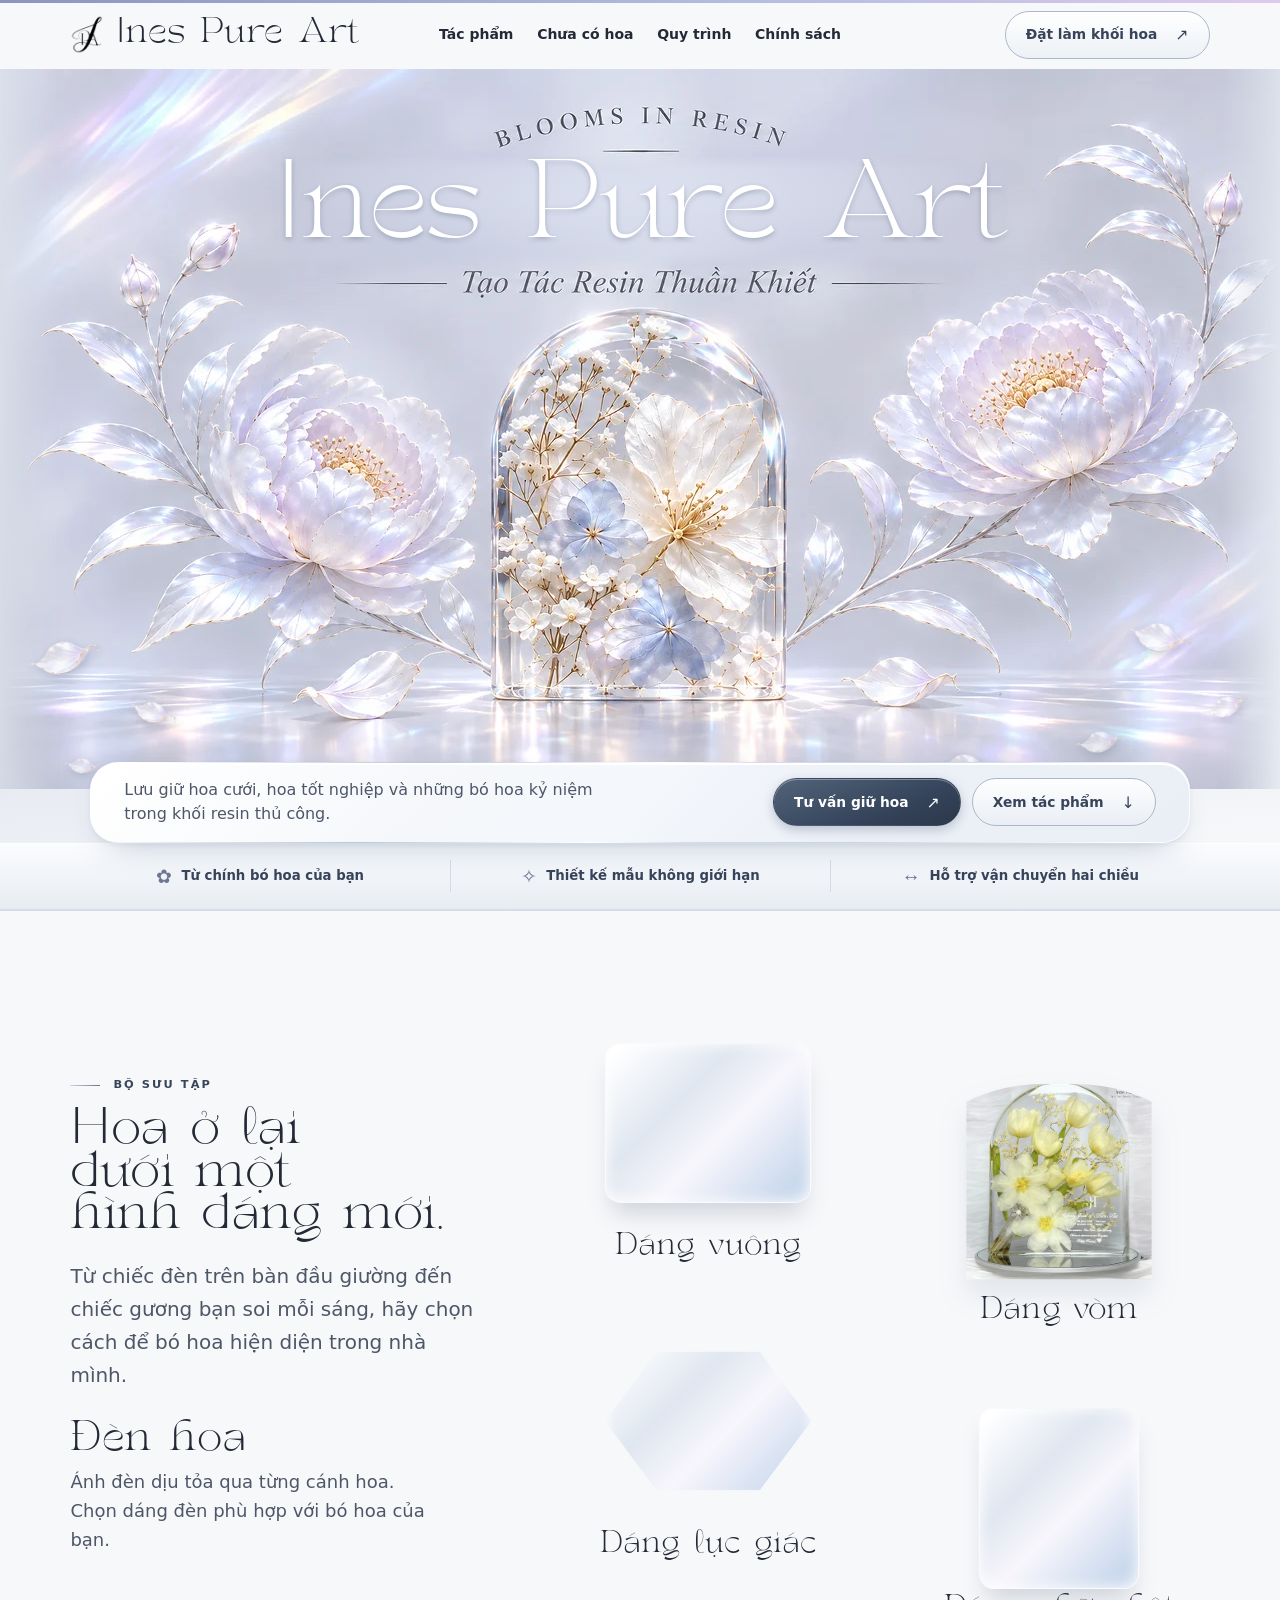
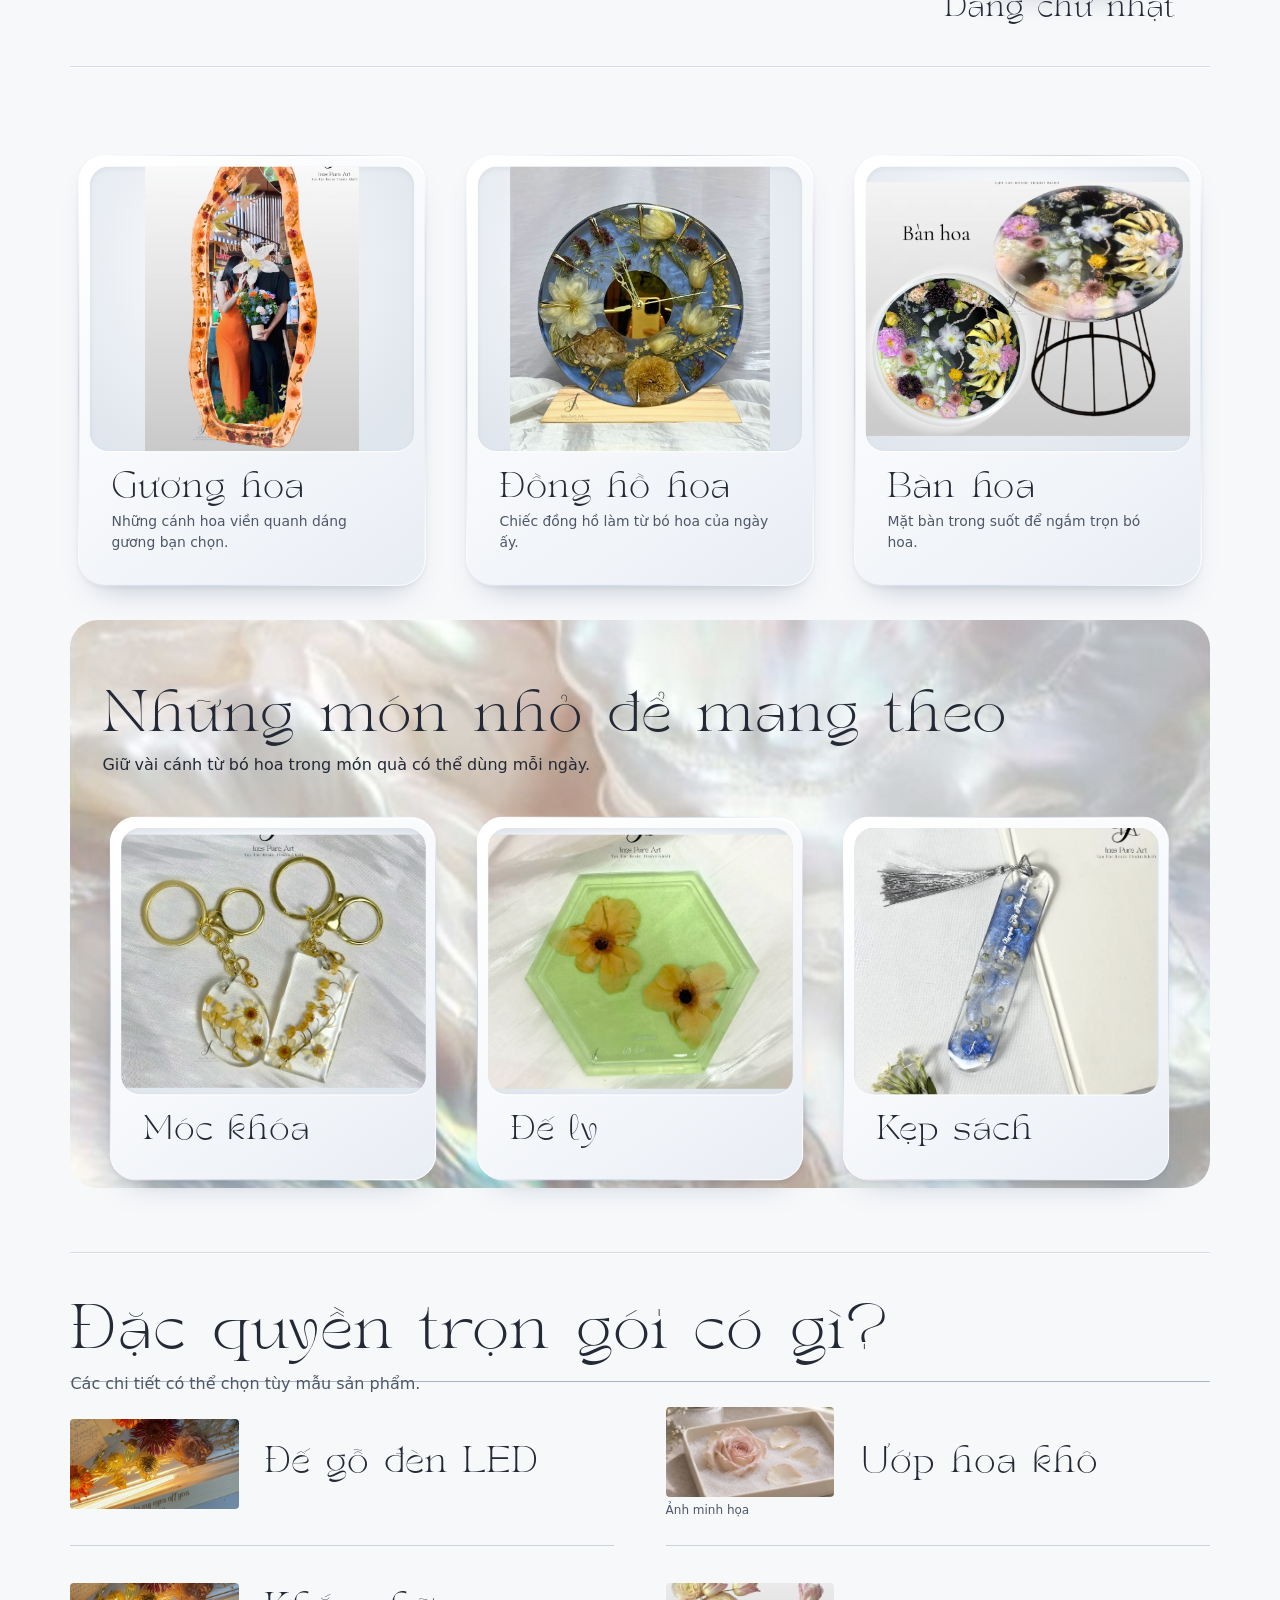
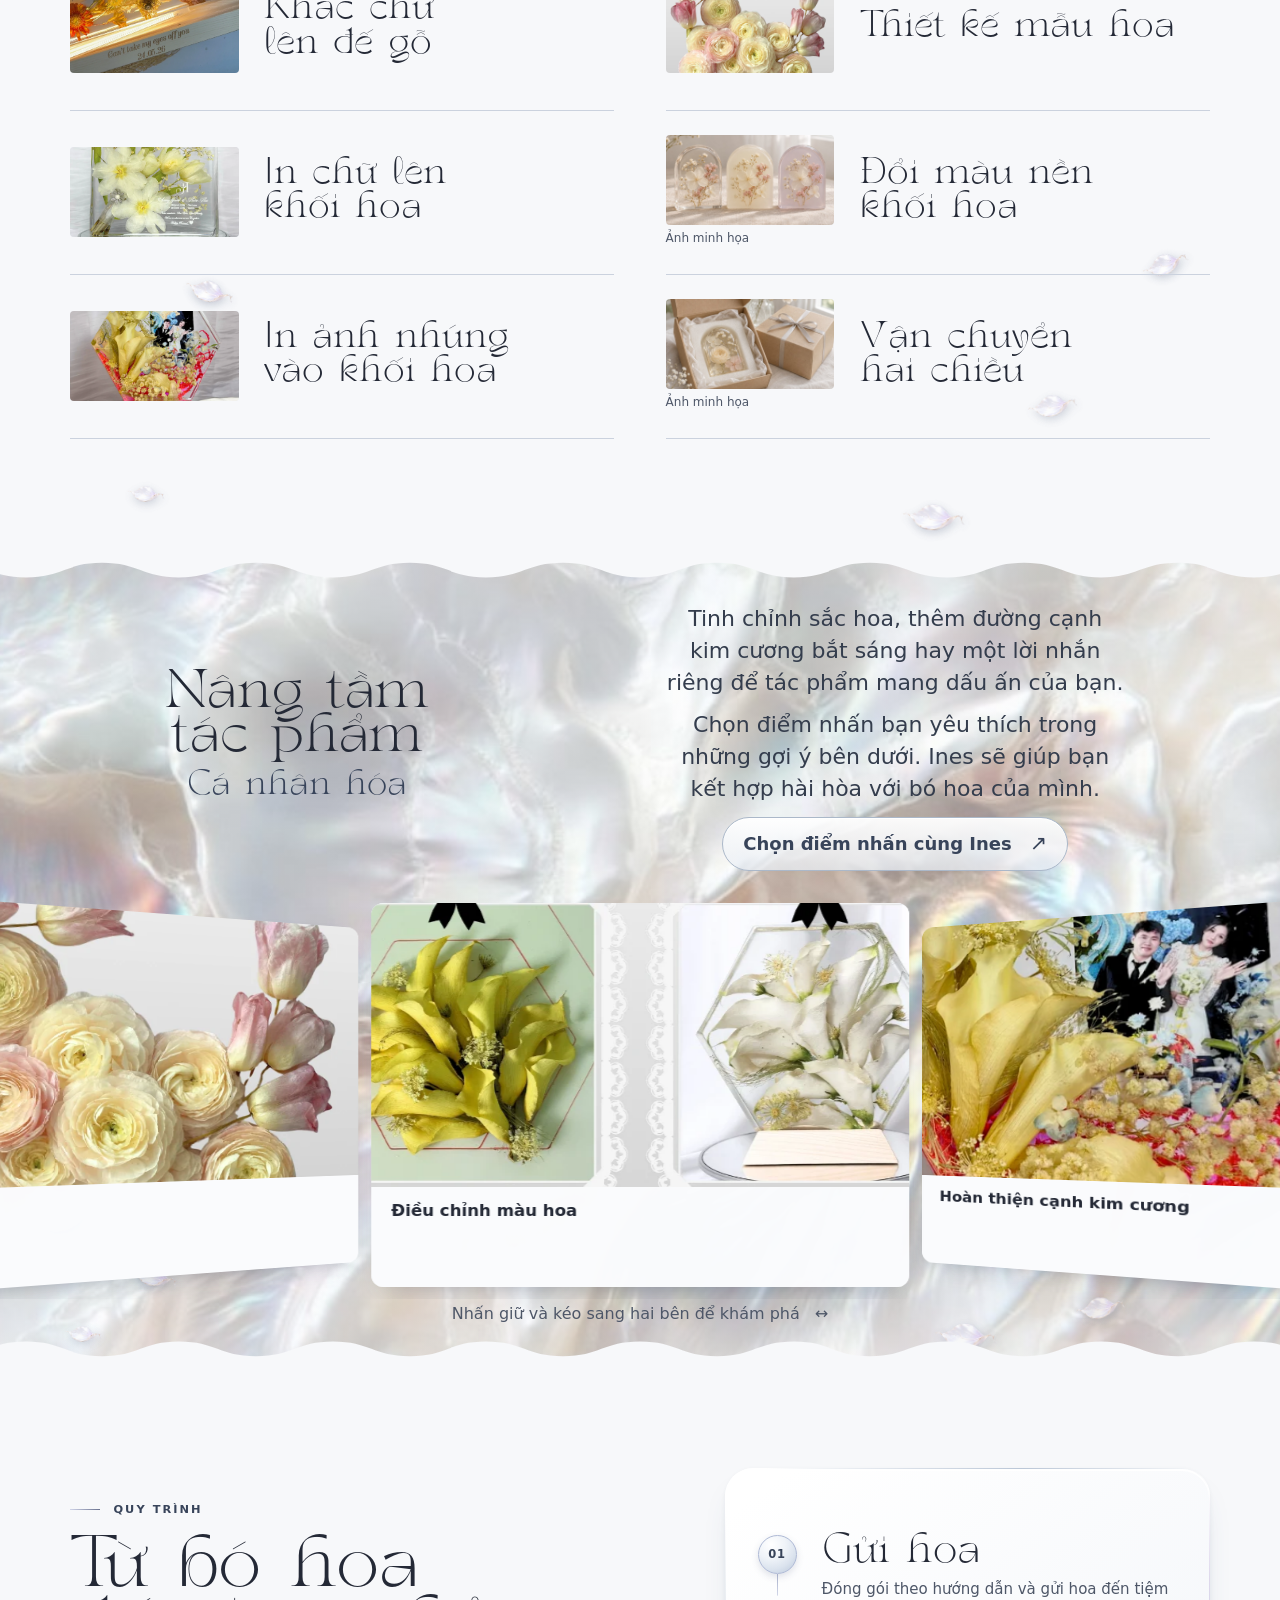
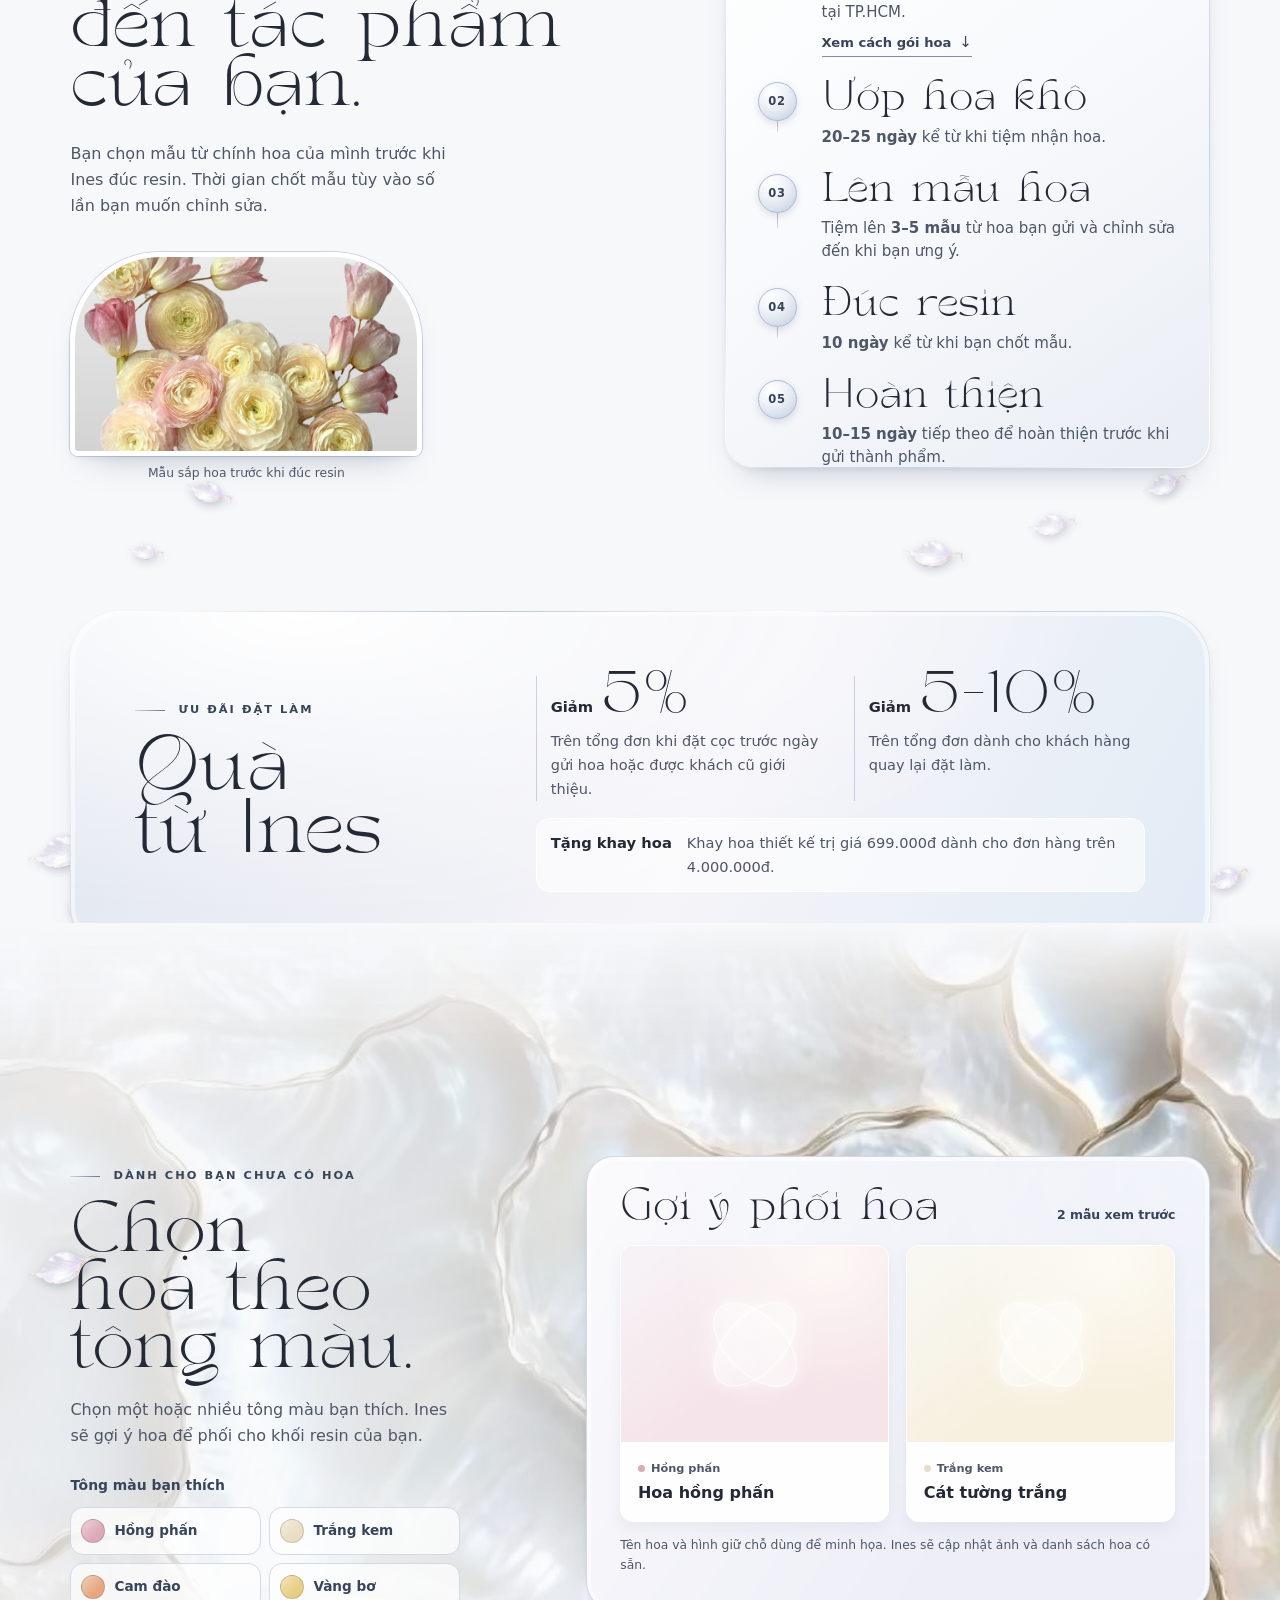
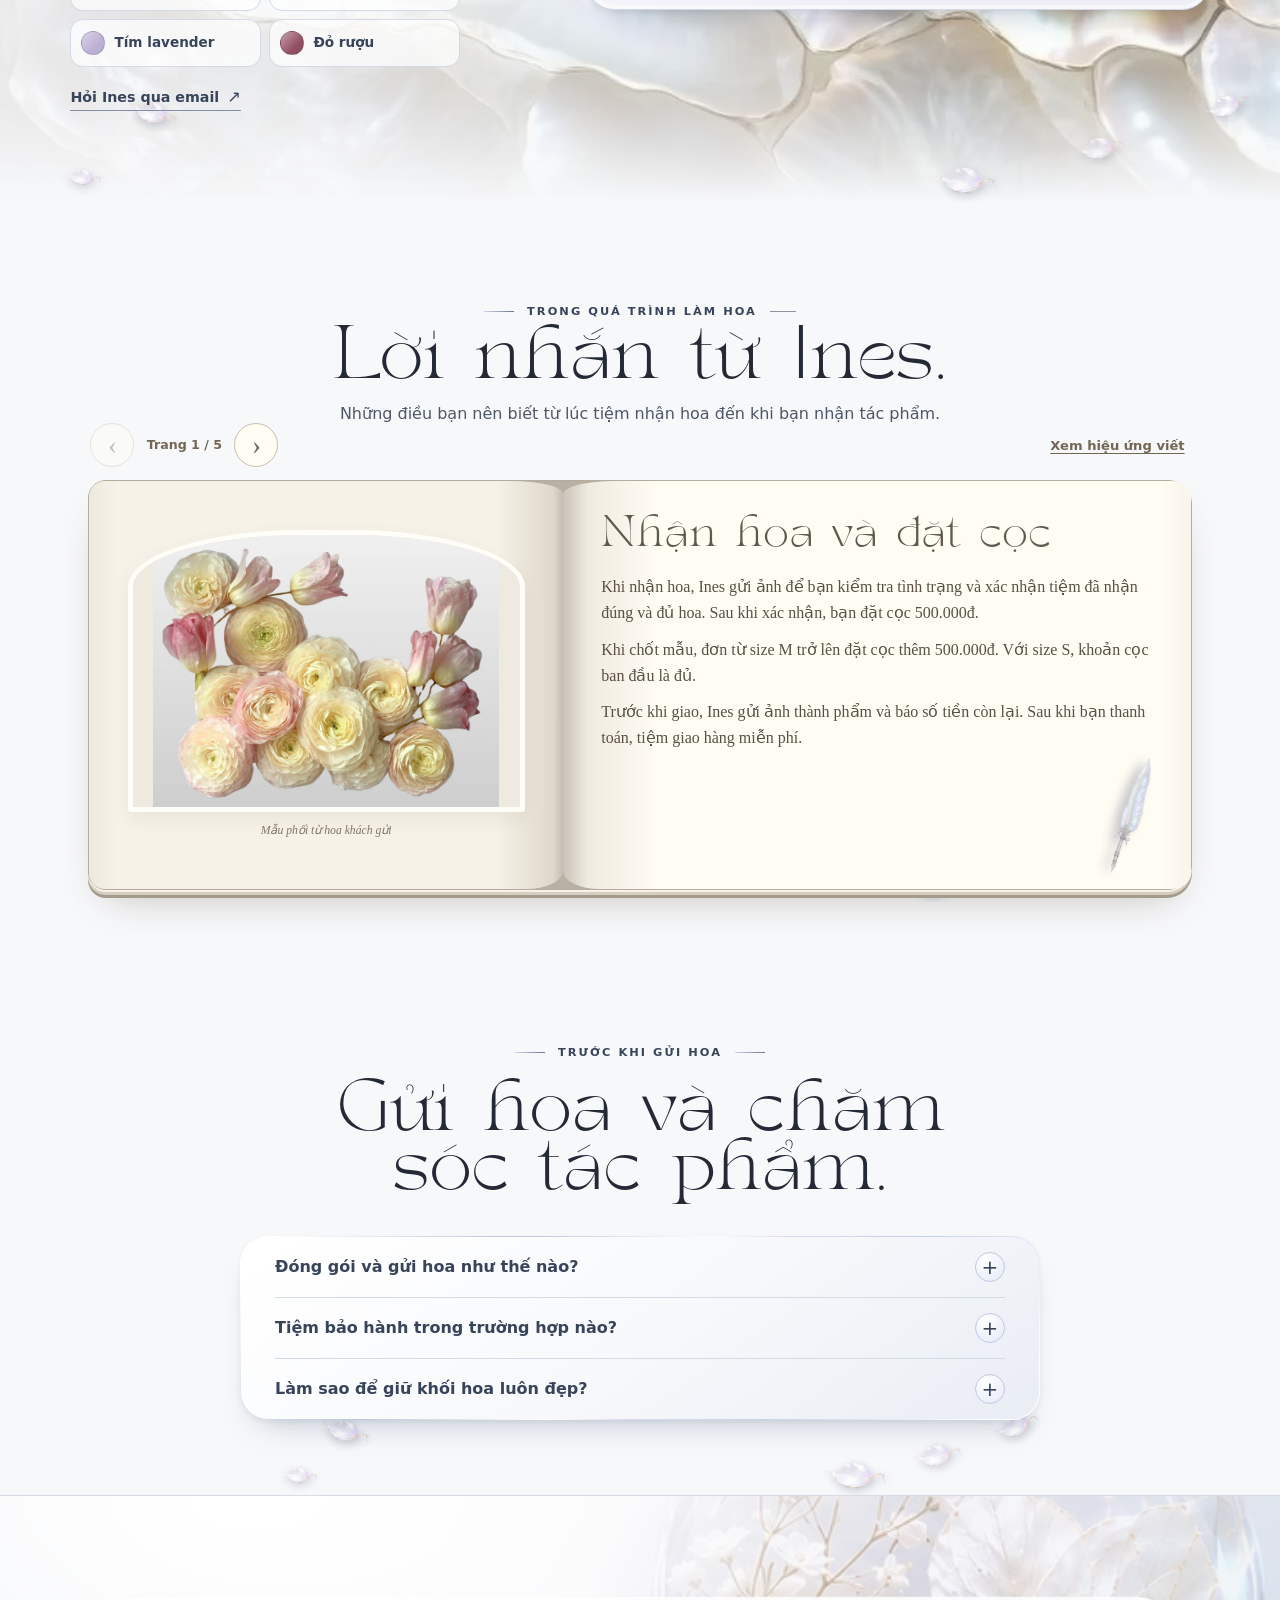
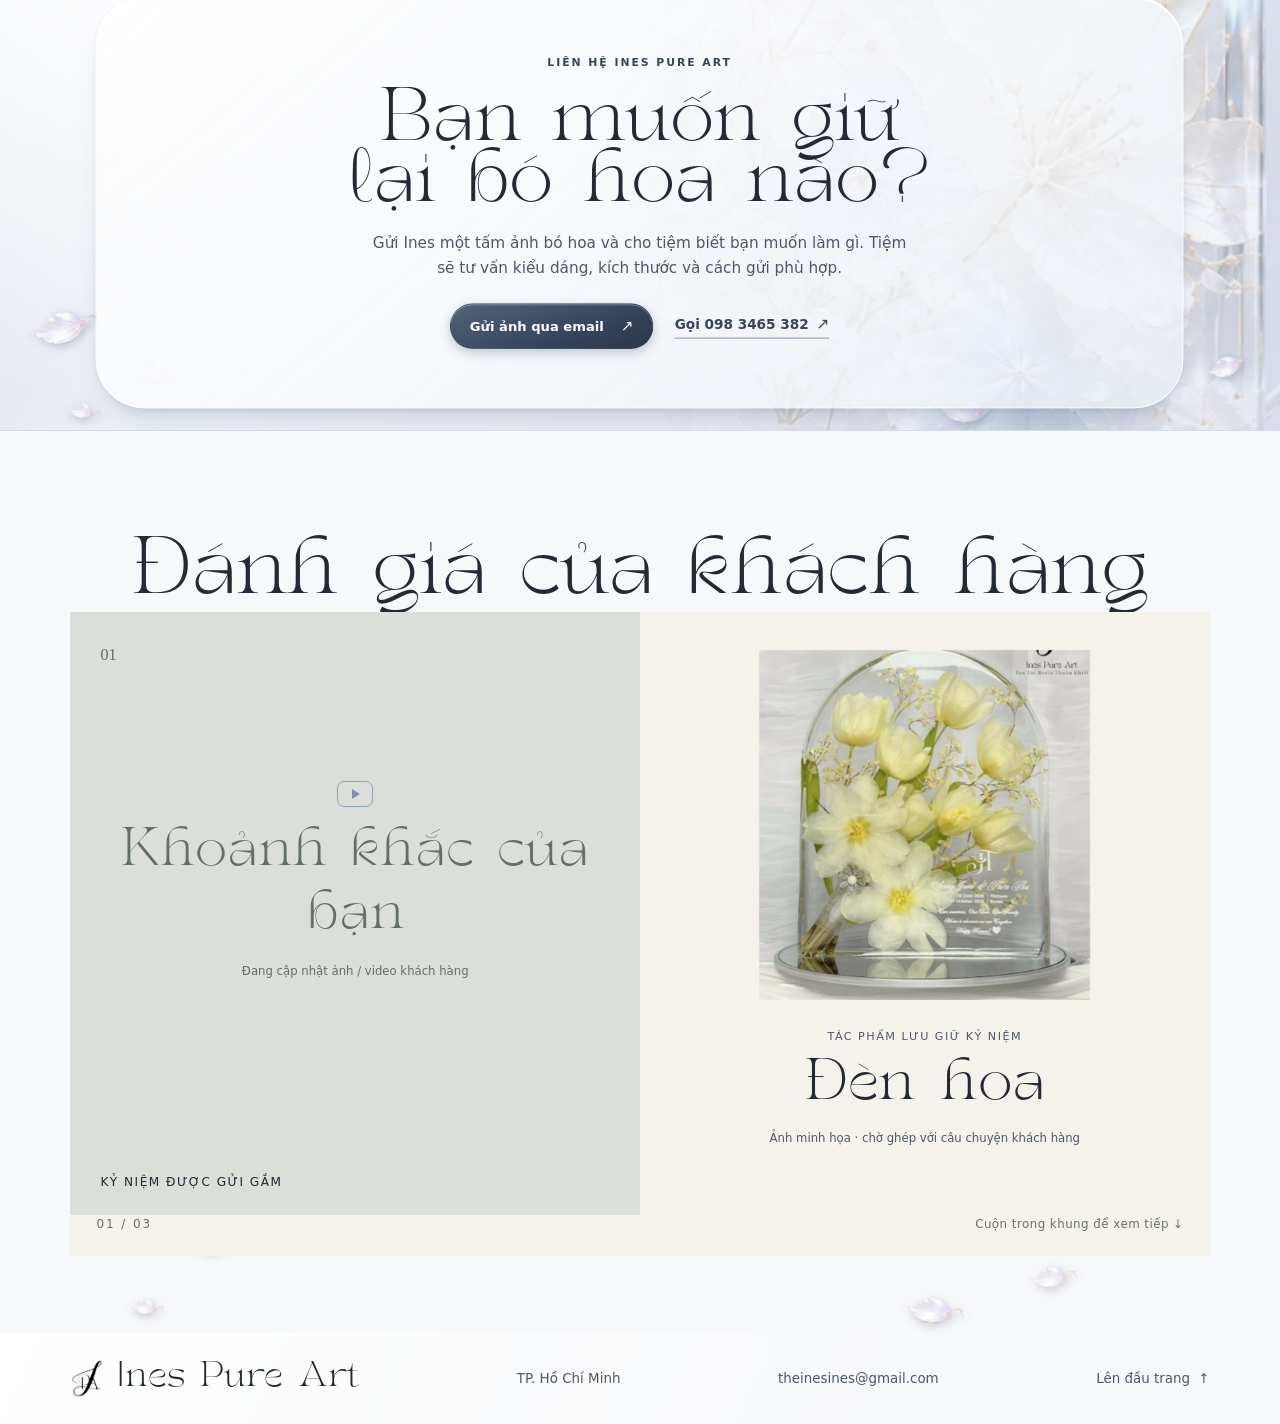
==== commit 9cfd32e8: "Update search title and gray-white brand icons" ====
--- a/index.html
+++ b/index.html
@@ -5,16 +5,28 @@
   <meta name="viewport" content="width=device-width, initial-scale=1">
   <meta name="theme-color" content="#f7f8fa">
   <meta name="description" content="Ines Pure Art lưu giữ hoa cưới, hoa tốt nghiệp và những bó hoa kỷ niệm trong khối resin thủ công tại TP.HCM.">
-  <meta property="og:title" content="Khối hoa resin | Ines Pure Art">
+  <meta property="og:title" content="Ines Pure Art - Tạo Tác Resin Thuần Khiết">
   <meta property="og:description" content="Giữ lại bó hoa của một ngày đáng nhớ bằng một tác phẩm resin làm riêng cho bạn.">
   <meta property="og:type" content="website">
   <meta property="og:locale" content="vi_VN">
-  <meta property="og:image" content="https://www.inespureart.com/assets/hero-xa-cu.webp">
-  <title>Khối hoa resin | Ines Pure Art</title>
-  <link rel="icon" href="./assets/monogram.png?v=2" type="image/png">
+  <meta property="og:image" content="https://www.inespureart.com/assets/logo-gray-white.png">
+  <title>Ines Pure Art - Tạo Tác Resin Thuần Khiết</title>
+  <link rel="icon" href="/assets/logo-gray-white.png" type="image/png" sizes="512x512">
+  <link rel="icon" href="/assets/icon-48.png" type="image/png" sizes="48x48">
+  <link rel="apple-touch-icon" href="/assets/icon-180.png" sizes="180x180">
+  <link rel="canonical" href="https://www.inespureart.com/">
+  <meta property="og:site_name" content="Ines Pure Art">
+  <meta property="og:url" content="https://www.inespureart.com/">
+  <meta property="og:image:width" content="512">
+  <meta property="og:image:height" content="512">
+  <meta property="og:image:alt" content="Logo Ines Pure Art trên nền xám loang trắng">
+  <meta name="twitter:card" content="summary">
+  <meta name="twitter:title" content="Ines Pure Art - Tạo Tác Resin Thuần Khiết">
+  <meta name="twitter:image" content="https://www.inespureart.com/assets/logo-gray-white.png">
   <link rel="preload" href="./assets/tan-twinkle.otf" as="font" type="font/otf" crossorigin>
   <link rel="stylesheet" href="./styles.css?v=39">
   <link rel="stylesheet" href="./notebook.css?v=4">
+  <script type="application/ld+json">{"@context": "https://schema.org", "@graph": [{"@type": "WebSite", "@id": "https://www.inespureart.com/#website", "url": "https://www.inespureart.com/", "name": "Ines Pure Art", "alternateName": "Ines Pure Art - Tạo Tác Resin Thuần Khiết"}, {"@type": "Organization", "@id": "https://www.inespureart.com/#organization", "name": "Ines Pure Art", "url": "https://www.inespureart.com/", "logo": "https://www.inespureart.com/assets/logo-gray-white.png"}]}</script>
 </head>
 <body id="dau-trang">
   <div class="scroll-progress" aria-hidden="true"></div>
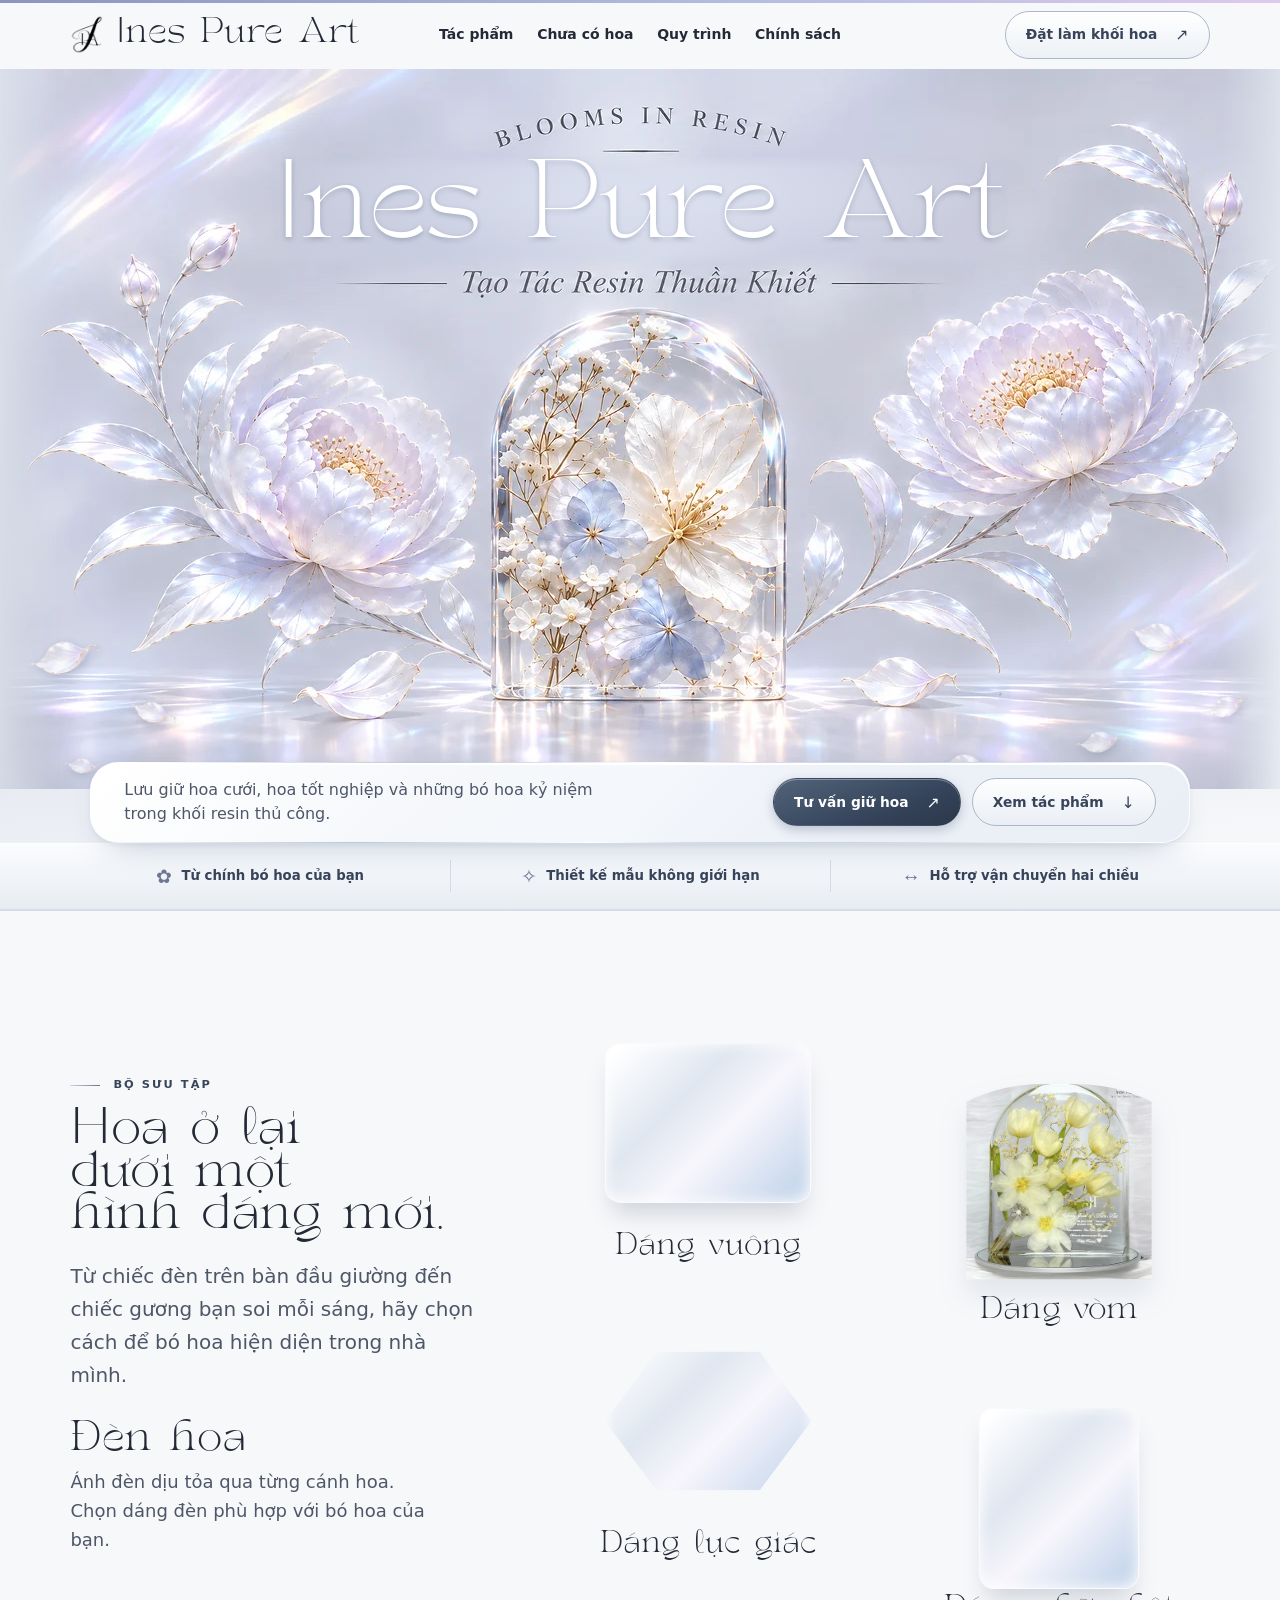
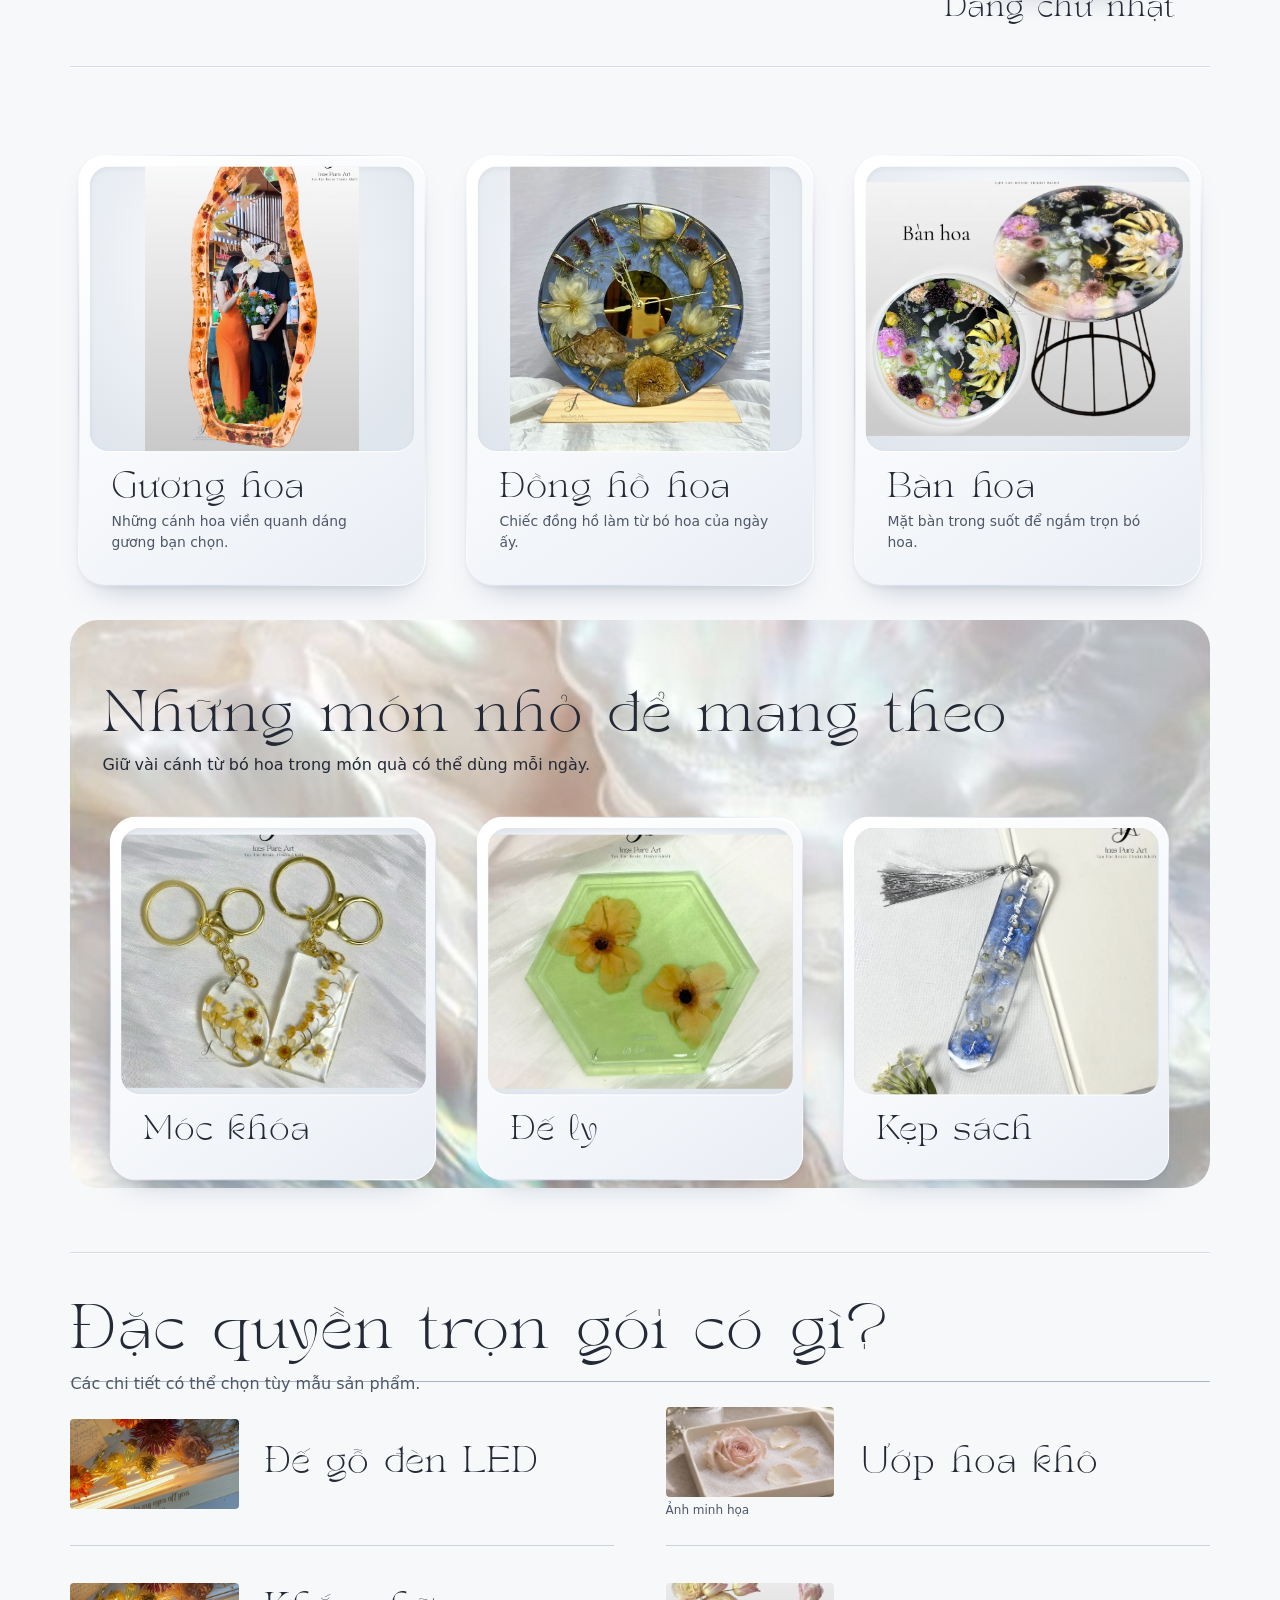
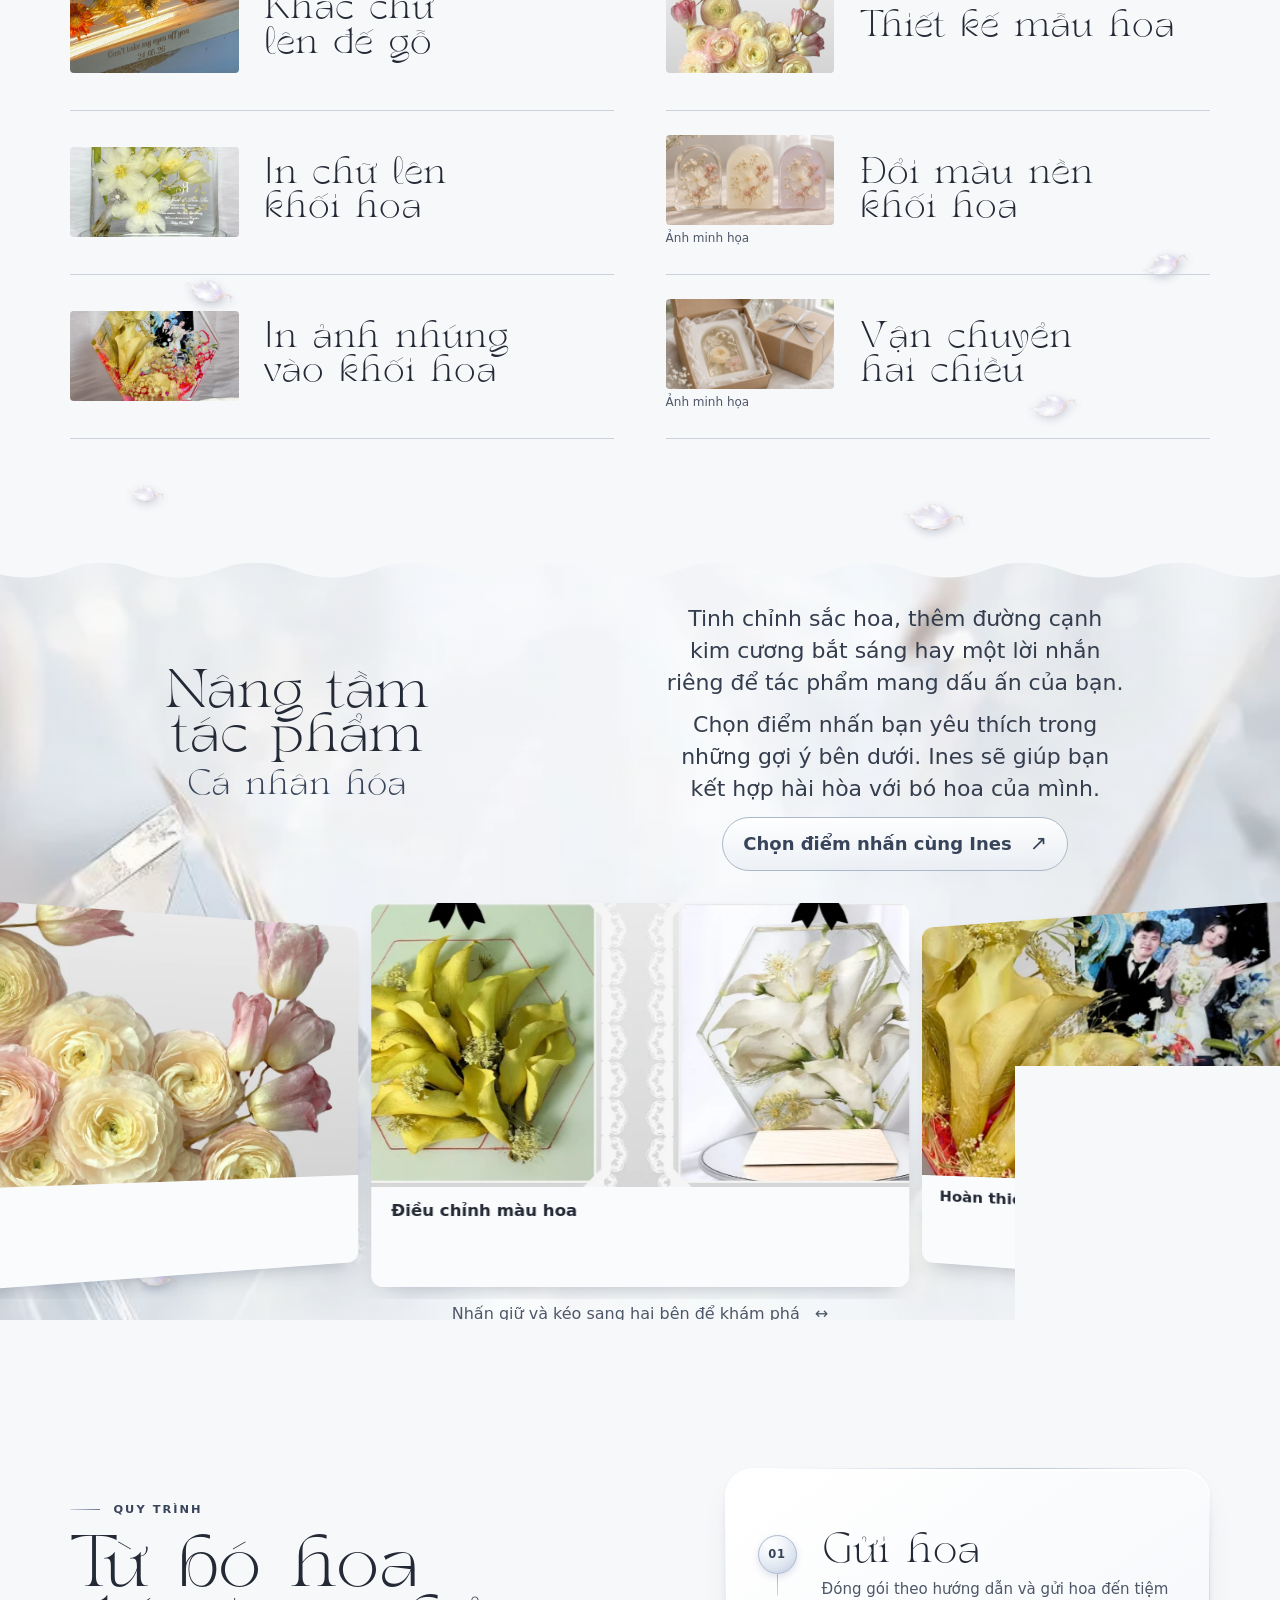
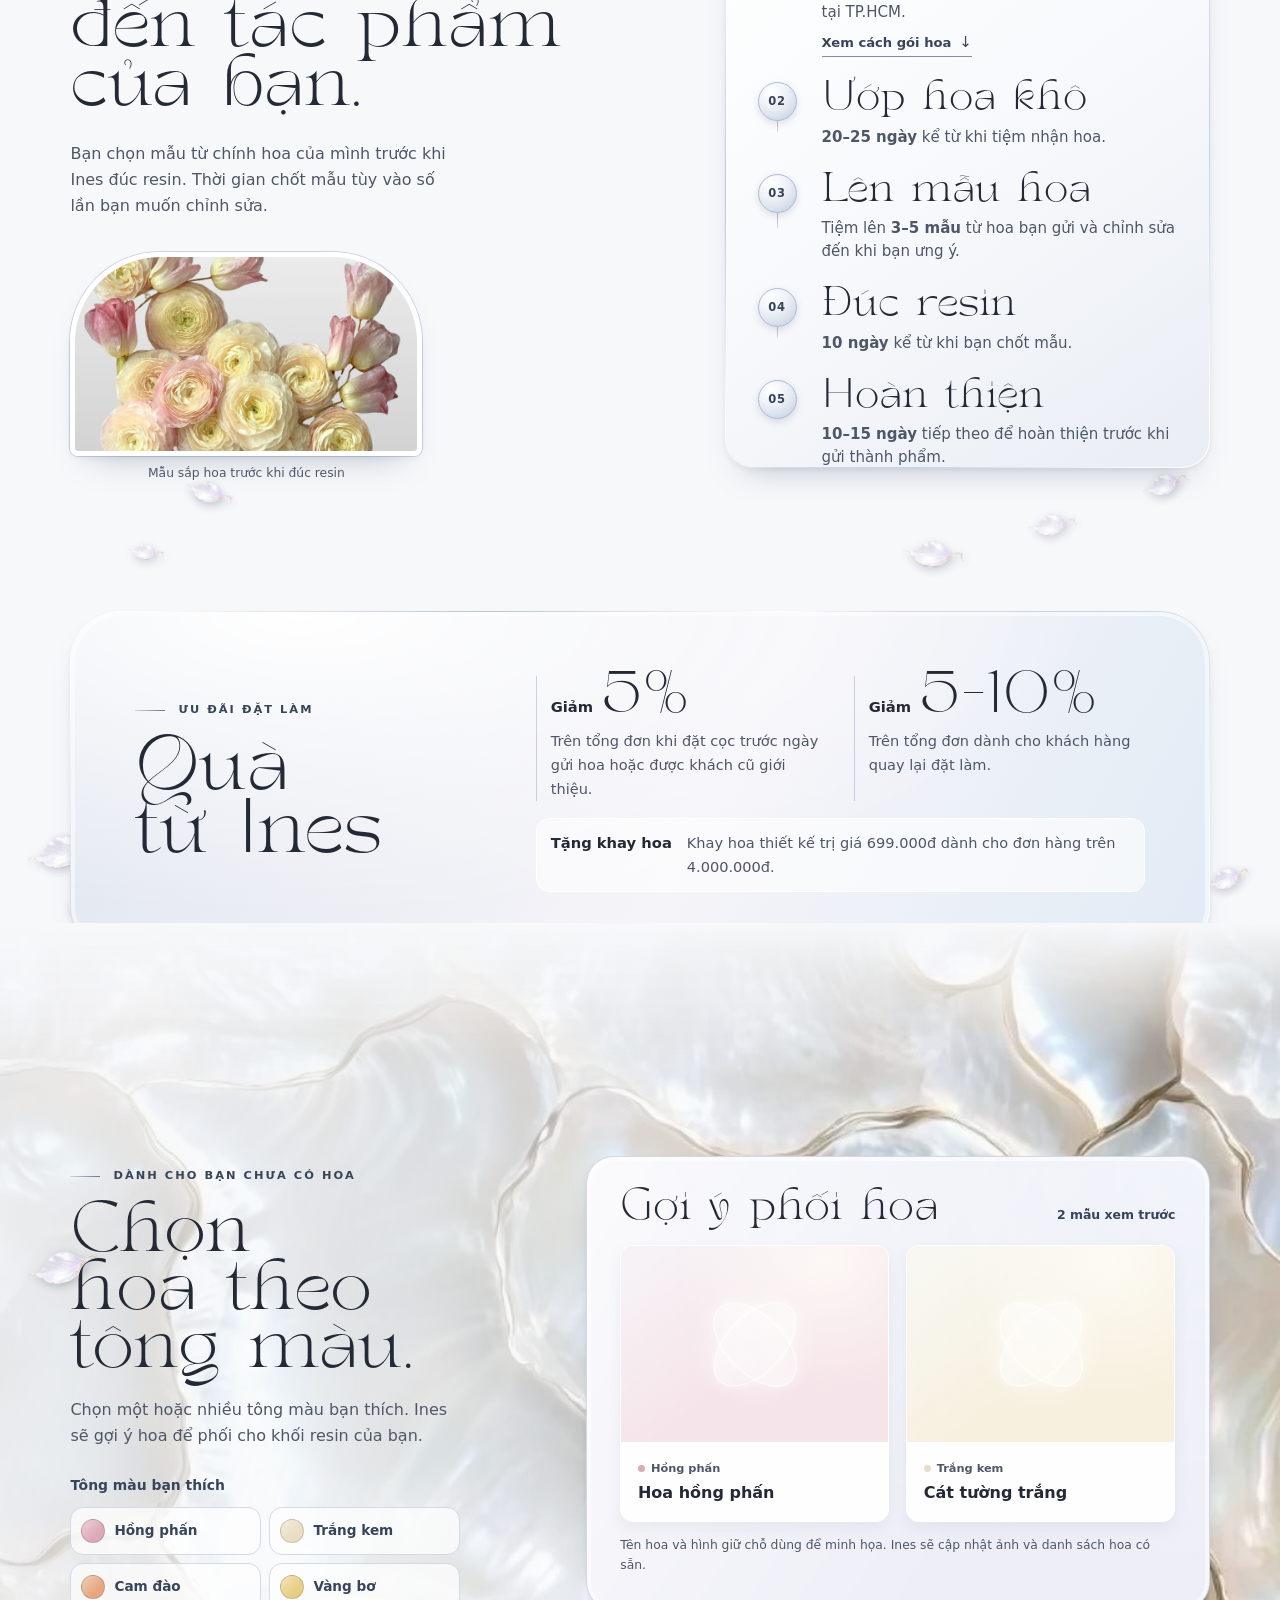
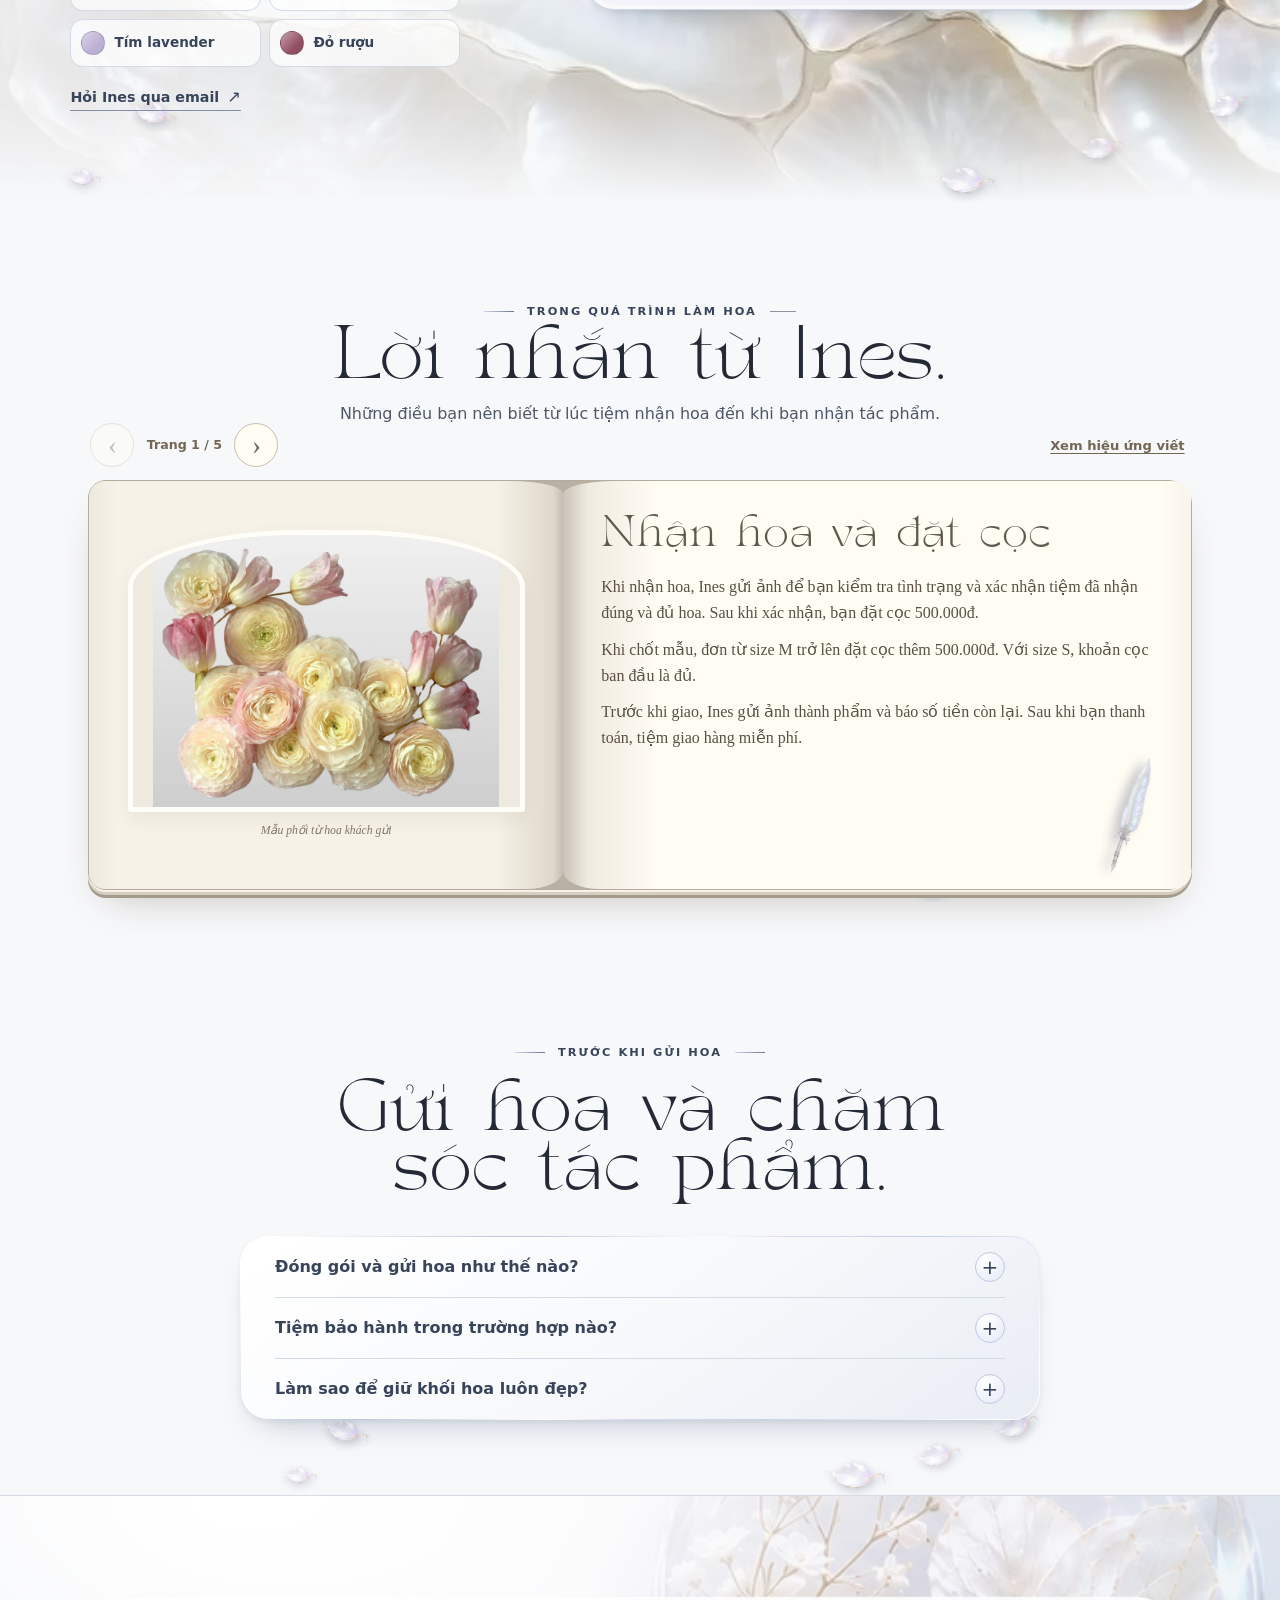
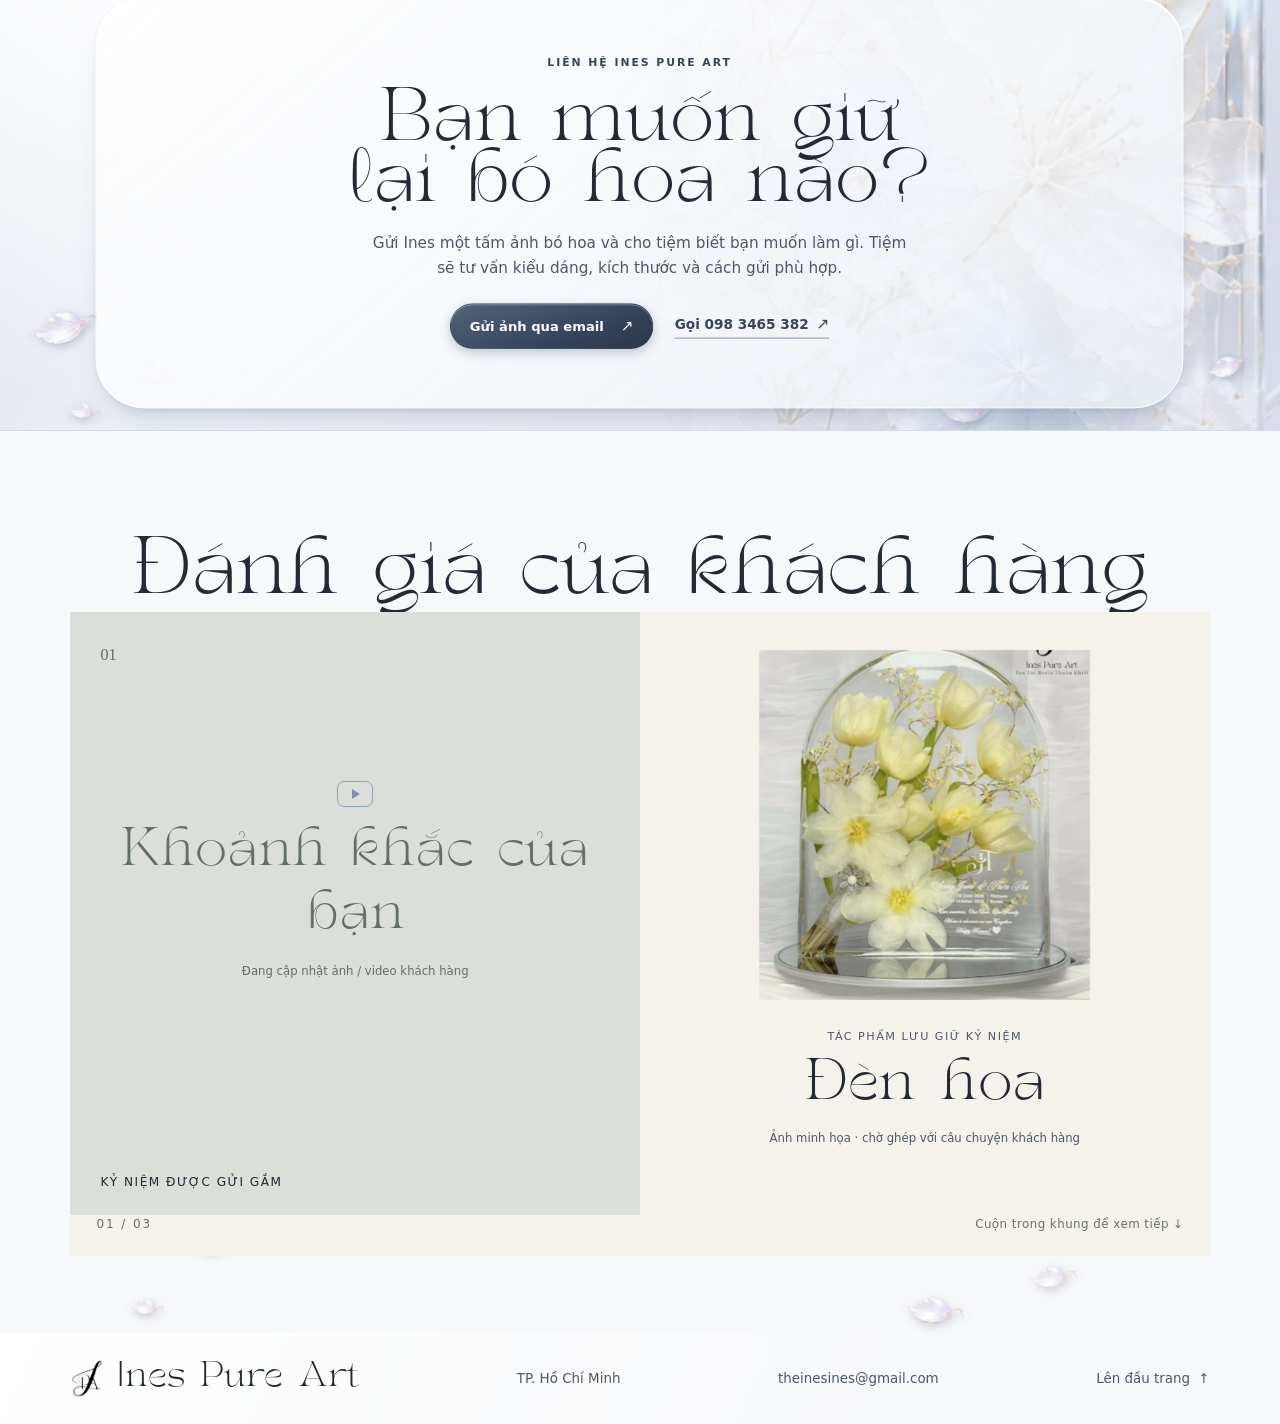
==== commit d24b13e8: "Update personalization section background" ====
--- a/index.html
+++ b/index.html
@@ -24,7 +24,7 @@
   <meta name="twitter:title" content="Ines Pure Art - Tạo Tác Resin Thuần Khiết">
   <meta name="twitter:image" content="https://www.inespureart.com/assets/logo-gray-white.png">
   <link rel="preload" href="./assets/tan-twinkle.otf" as="font" type="font/otf" crossorigin>
-  <link rel="stylesheet" href="./styles.css?v=39">
+  <link rel="stylesheet" href="./styles.css?v=40">
   <link rel="stylesheet" href="./notebook.css?v=4">
   <script type="application/ld+json">{"@context": "https://schema.org", "@graph": [{"@type": "WebSite", "@id": "https://www.inespureart.com/#website", "url": "https://www.inespureart.com/", "name": "Ines Pure Art", "alternateName": "Ines Pure Art - Tạo Tác Resin Thuần Khiết"}, {"@type": "Organization", "@id": "https://www.inespureart.com/#organization", "name": "Ines Pure Art", "url": "https://www.inespureart.com/", "logo": "https://www.inespureart.com/assets/logo-gray-white.png"}]}</script>
 </head>
@@ -205,7 +205,7 @@
 
     <section class="make-it-yours" data-pearl id="ca-nhan-hoa" aria-labelledby="personal-title">
       <div class="personal-background personal-background--still" aria-hidden="true">
-        <img src="./assets/nen-nang-tam-xa-cu.jpeg" alt="" width="1200" height="675" loading="lazy" decoding="async">
+        <img src="./assets/nen-nang-tam-pha-le.webp" alt="" width="736" height="977" loading="lazy" decoding="async">
       </div>
       <div class="wrap personal-banner">
         <header class="personal-heading">
--- a/styles.css
+++ b/styles.css
@@ -1215,7 +1215,7 @@
   .perk-title { font-size: 21px; }
 }
 
-.personal-background--still > img { transform: scale(1.14); }
+.personal-background--still > img { object-position: center; }
 .personal-background--still::after { background: linear-gradient(180deg, #f7f8fa80, #f7f8fa40 35% 80%, #f7f8fa80); }
 
 .personal-banner .personal-description p:not(.personal-focus) { margin: 0; max-width: none; font-size: 22px; line-height: 1.45; text-wrap: pretty; }
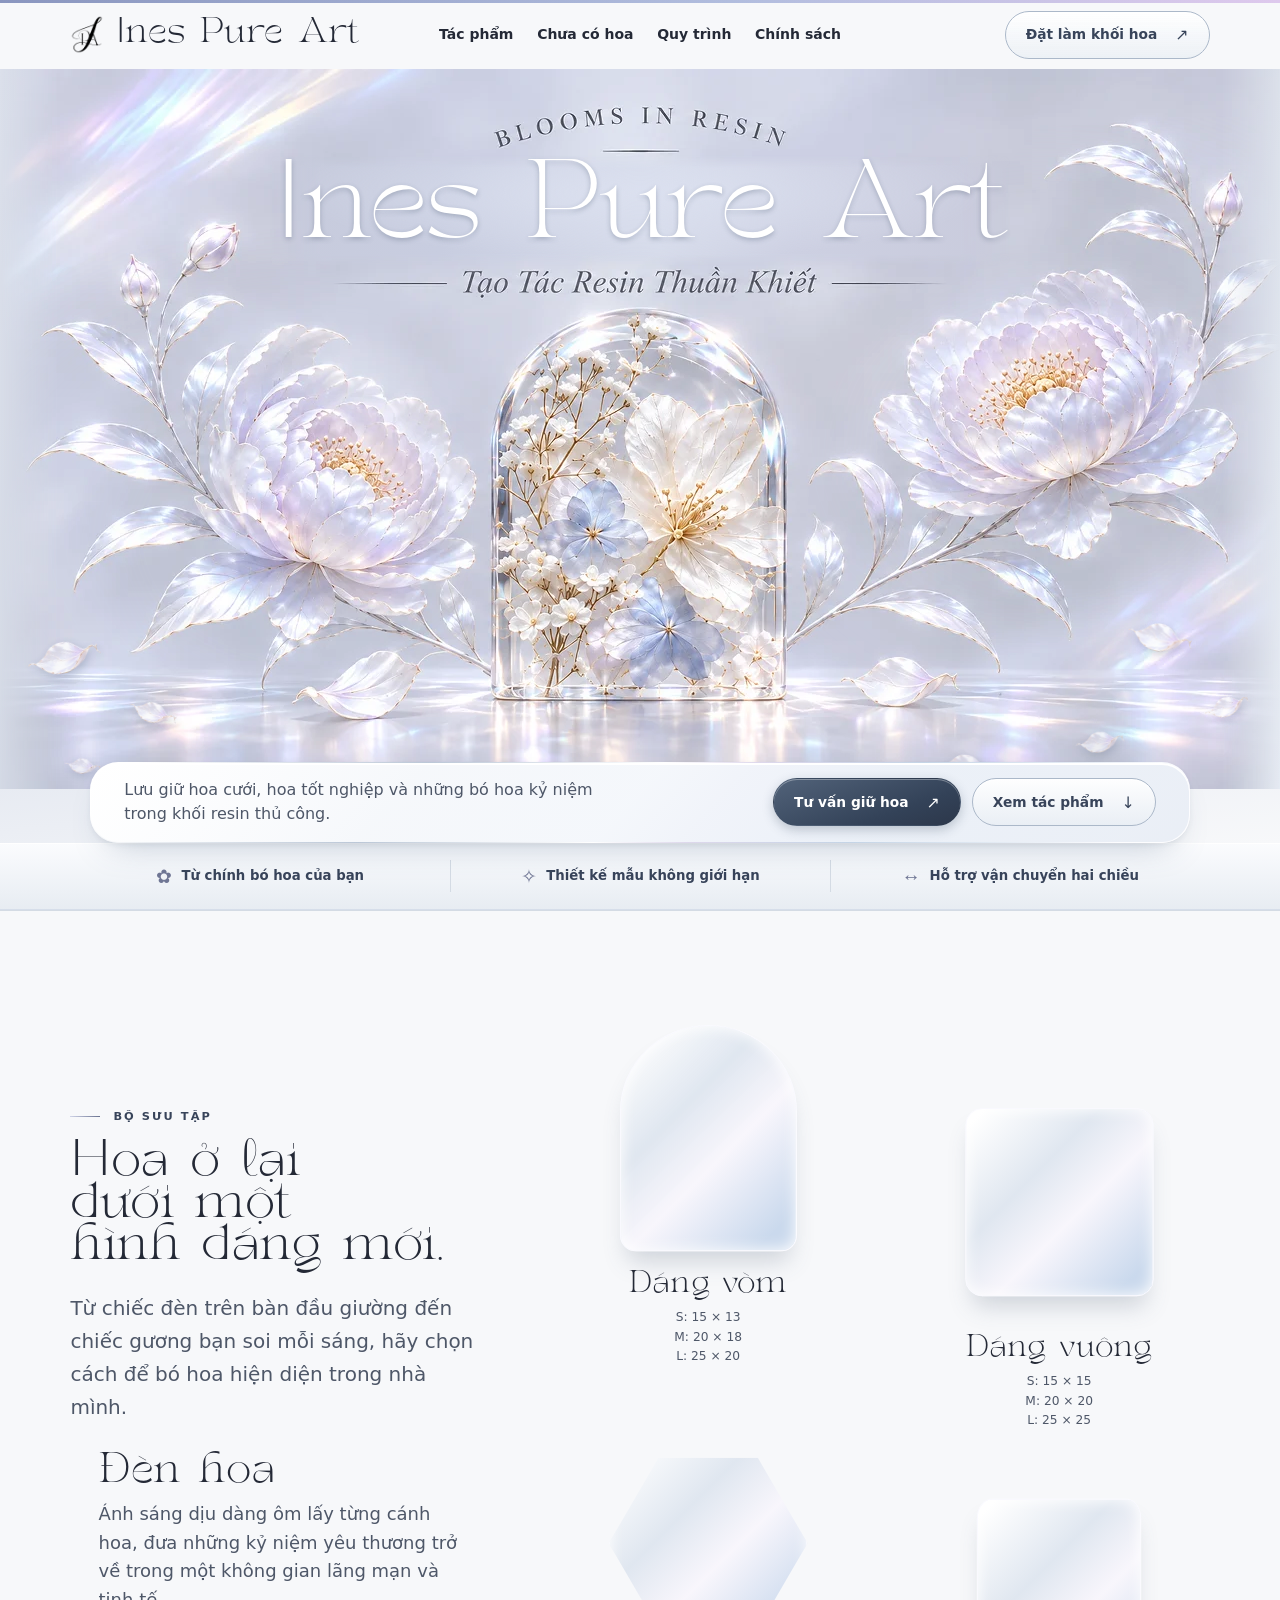
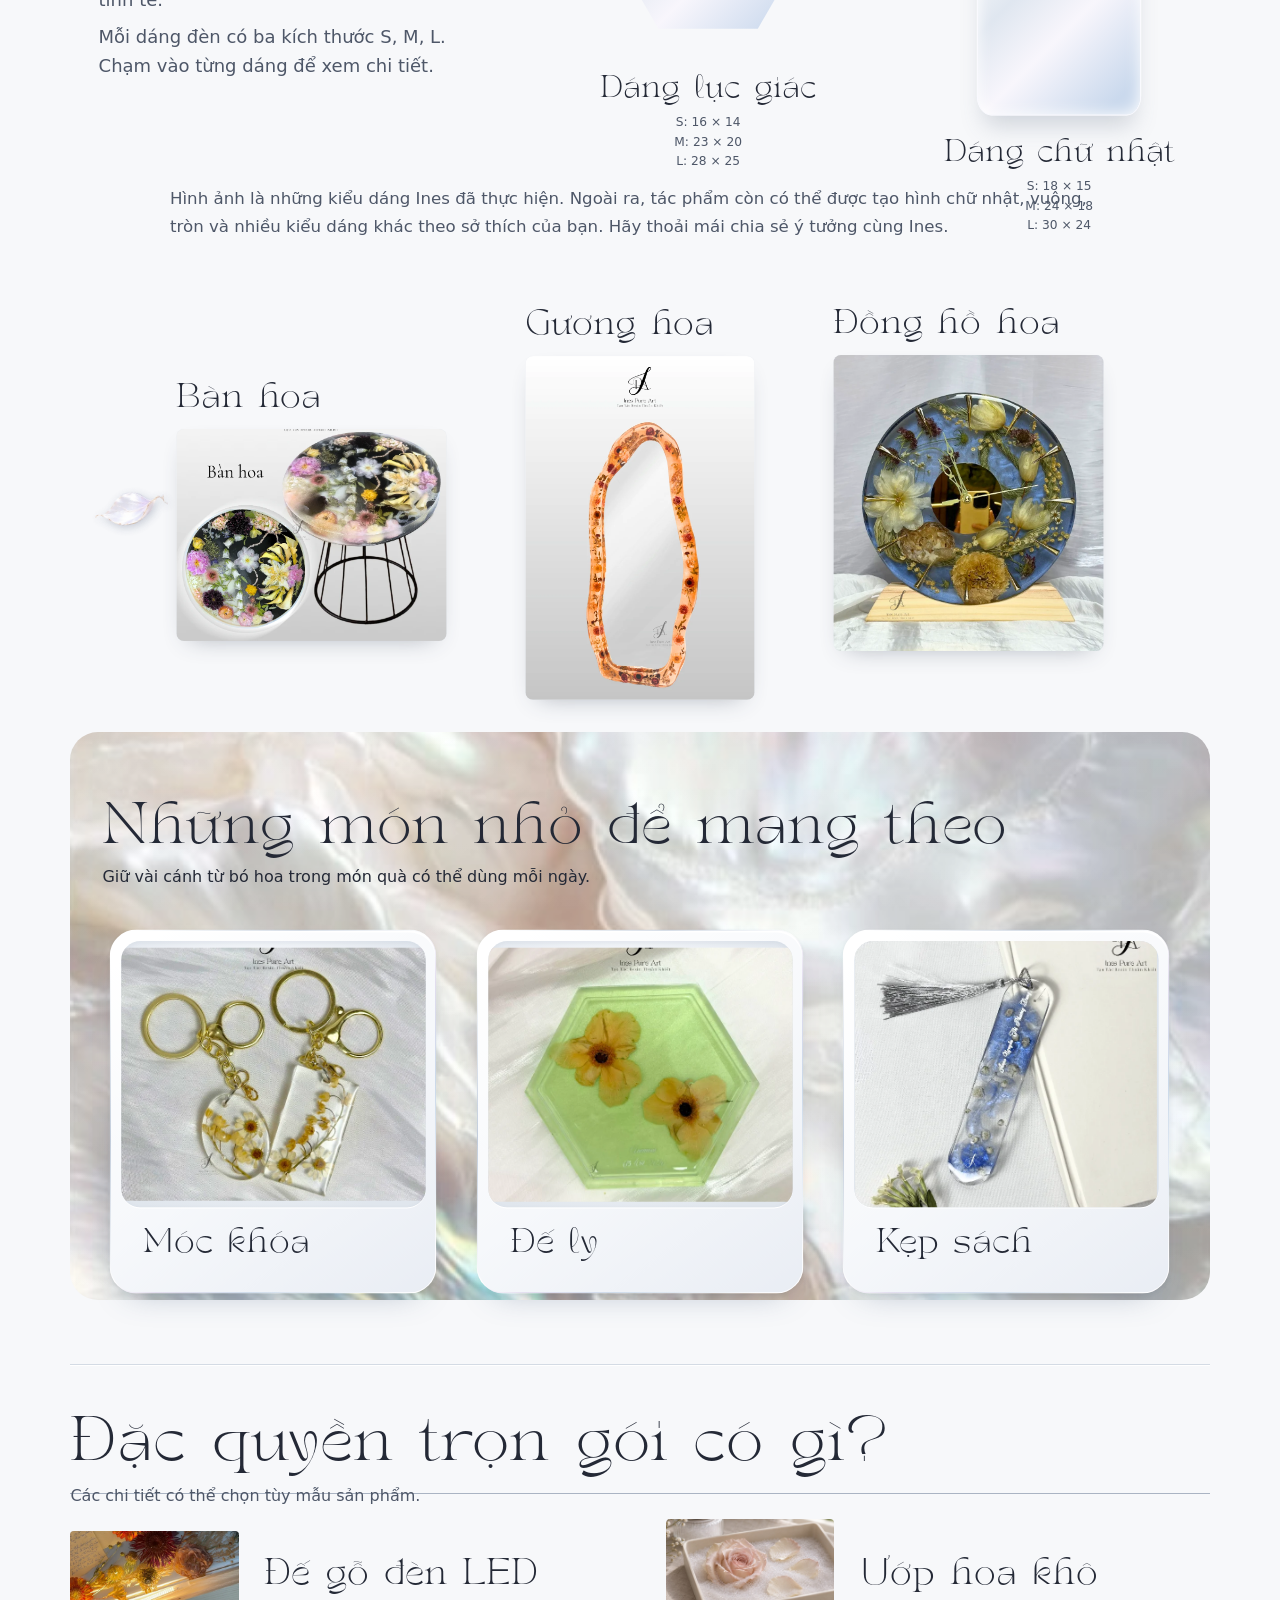
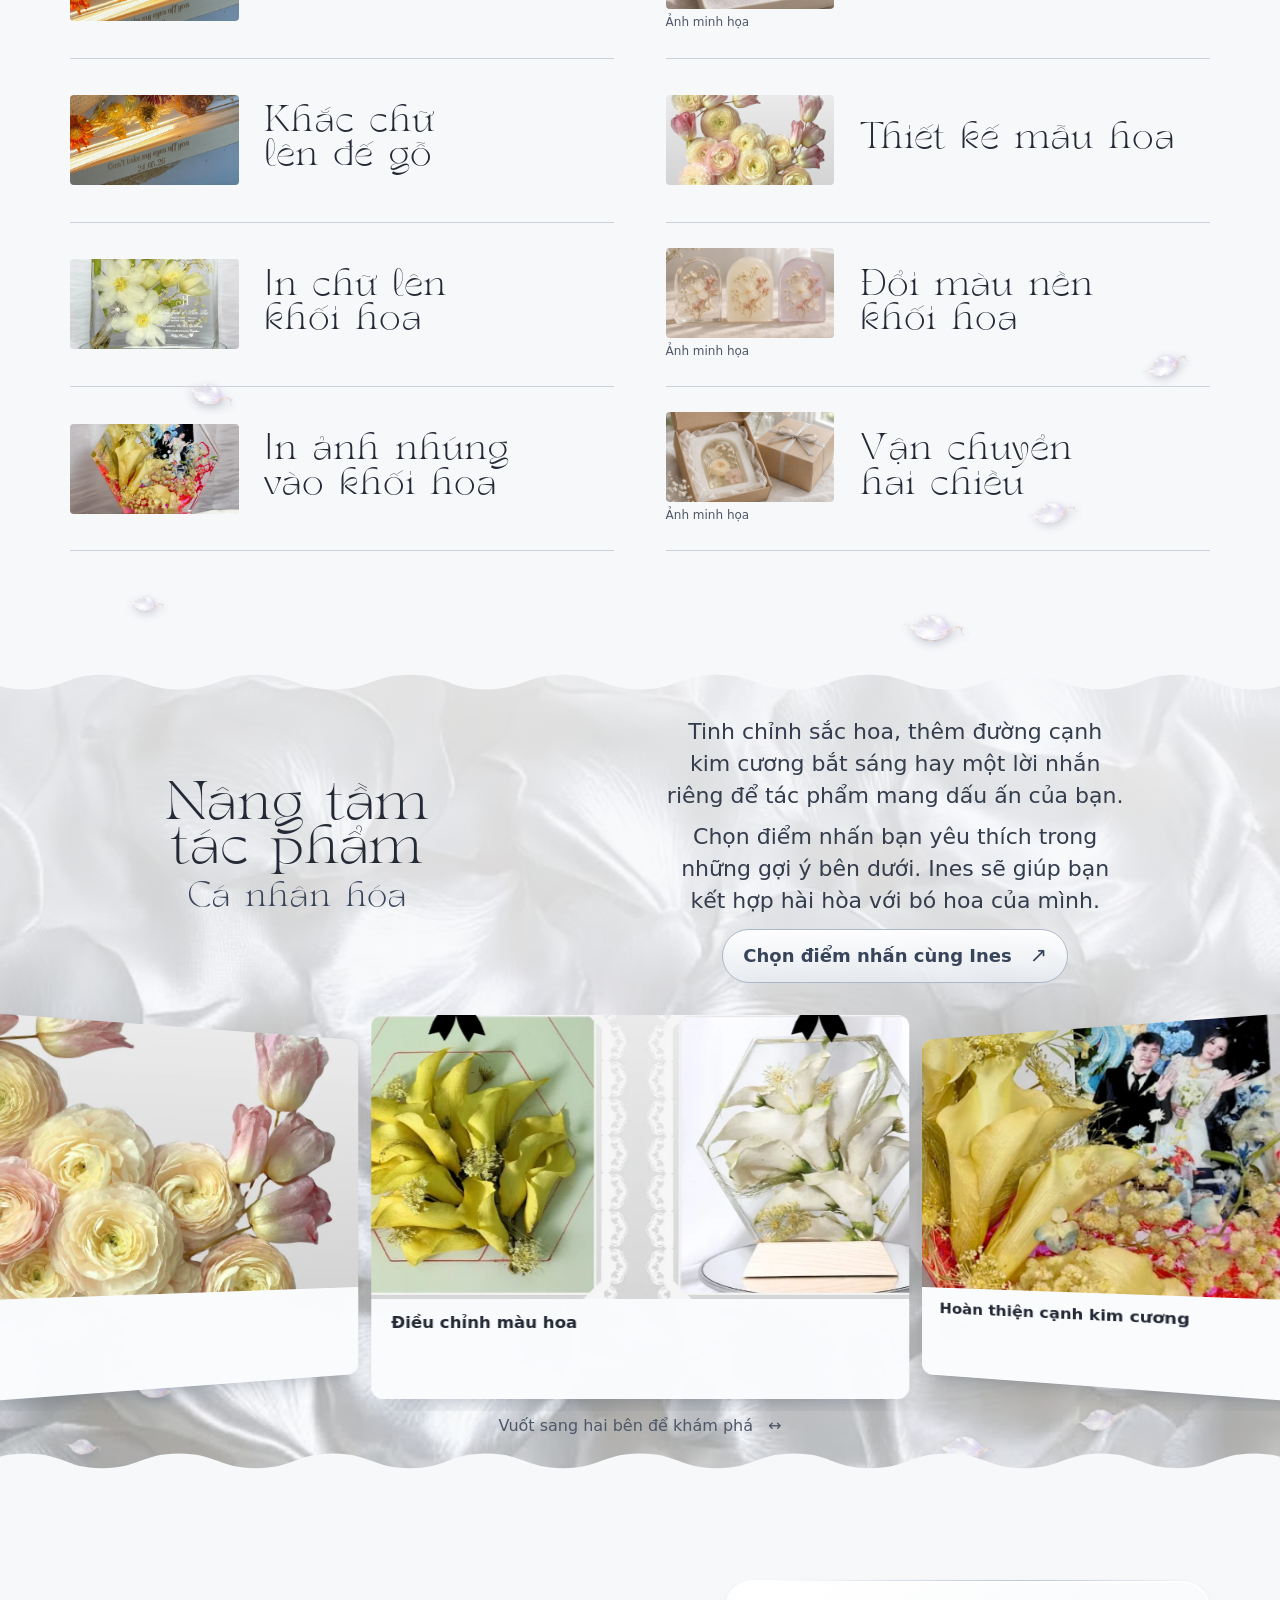
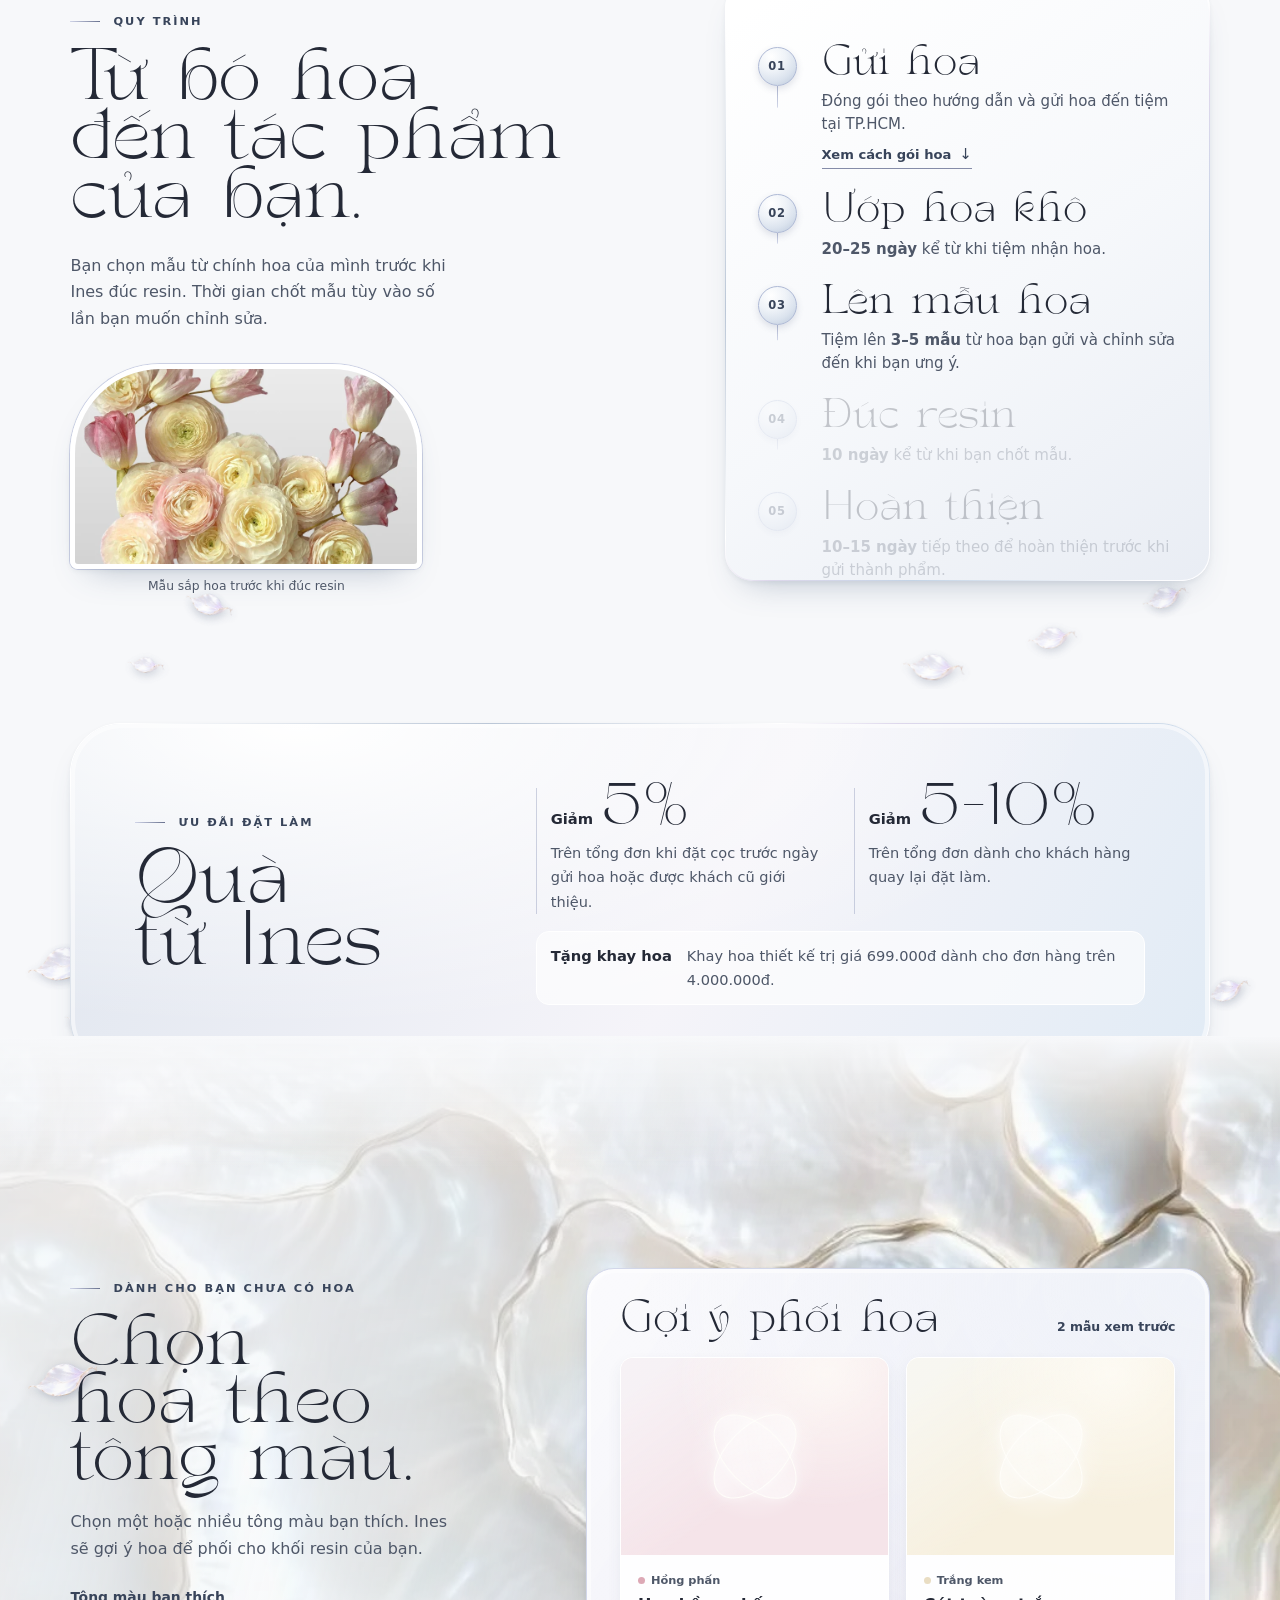
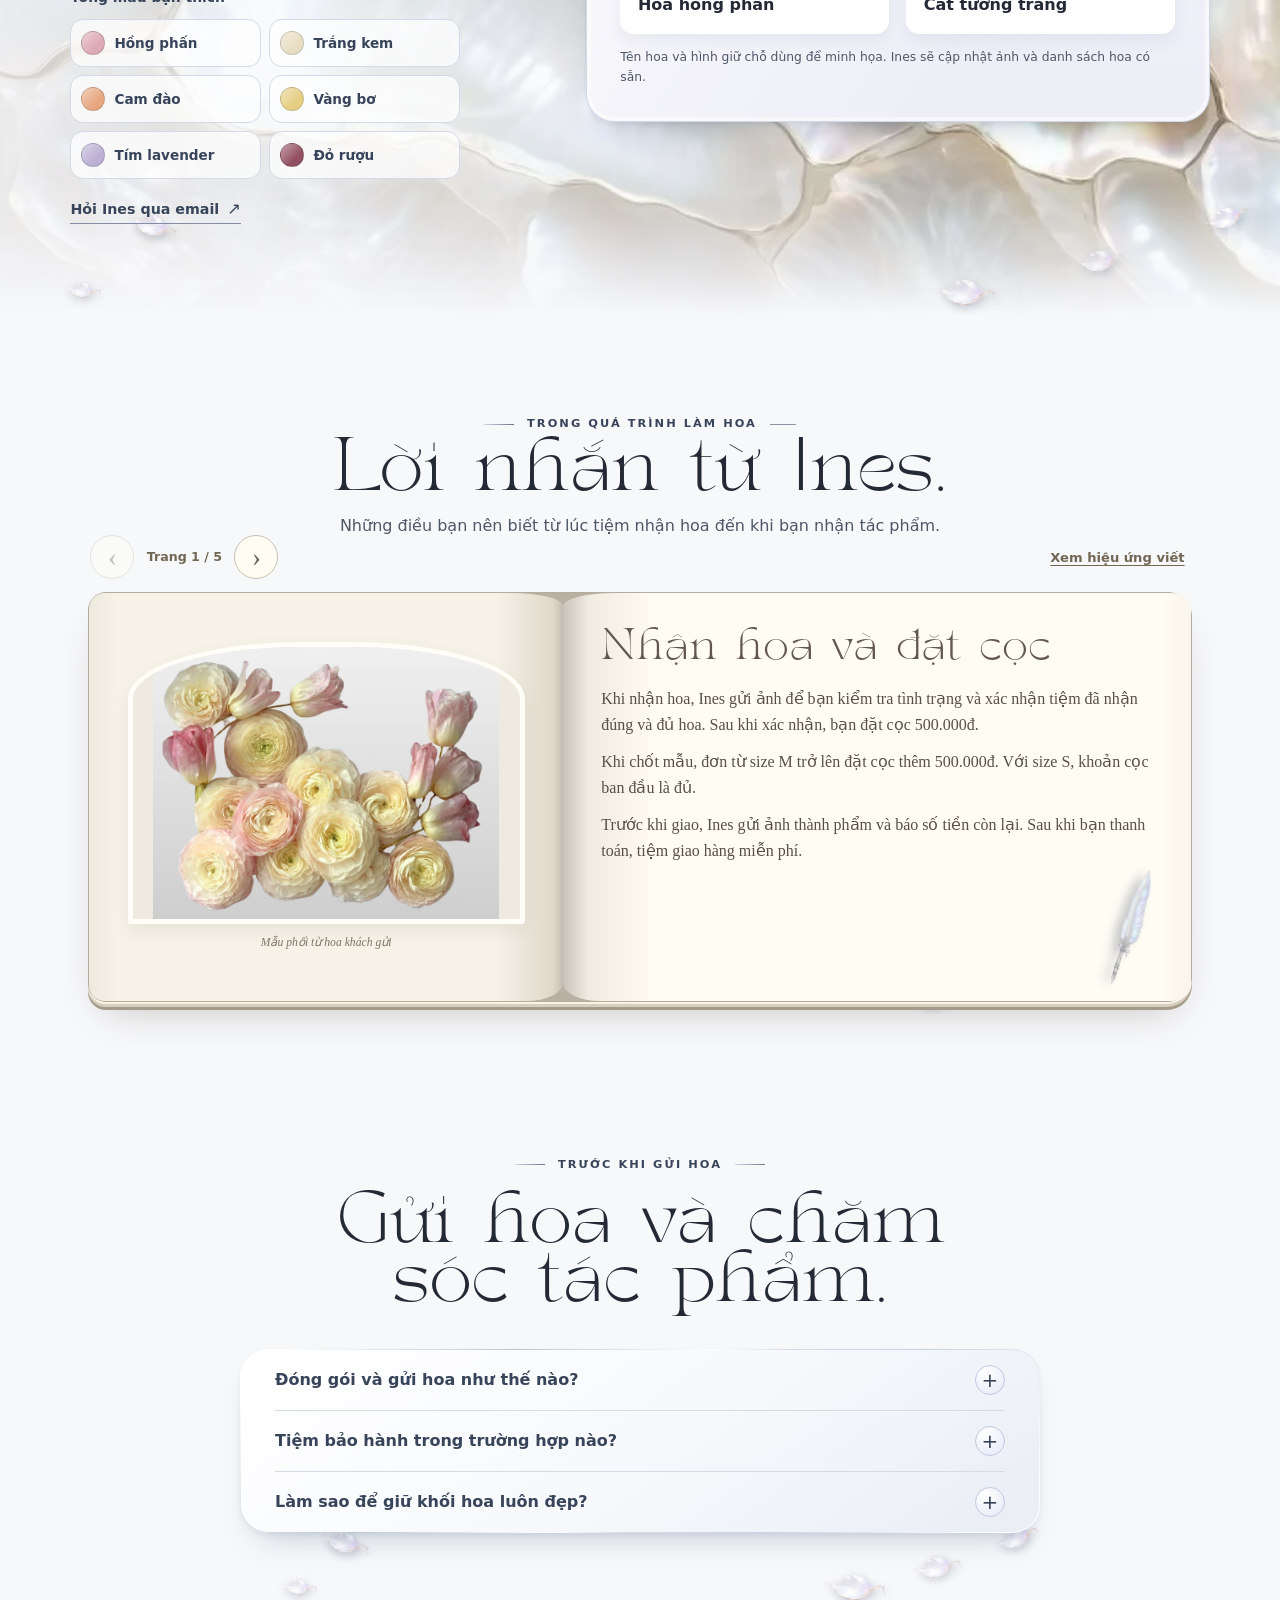
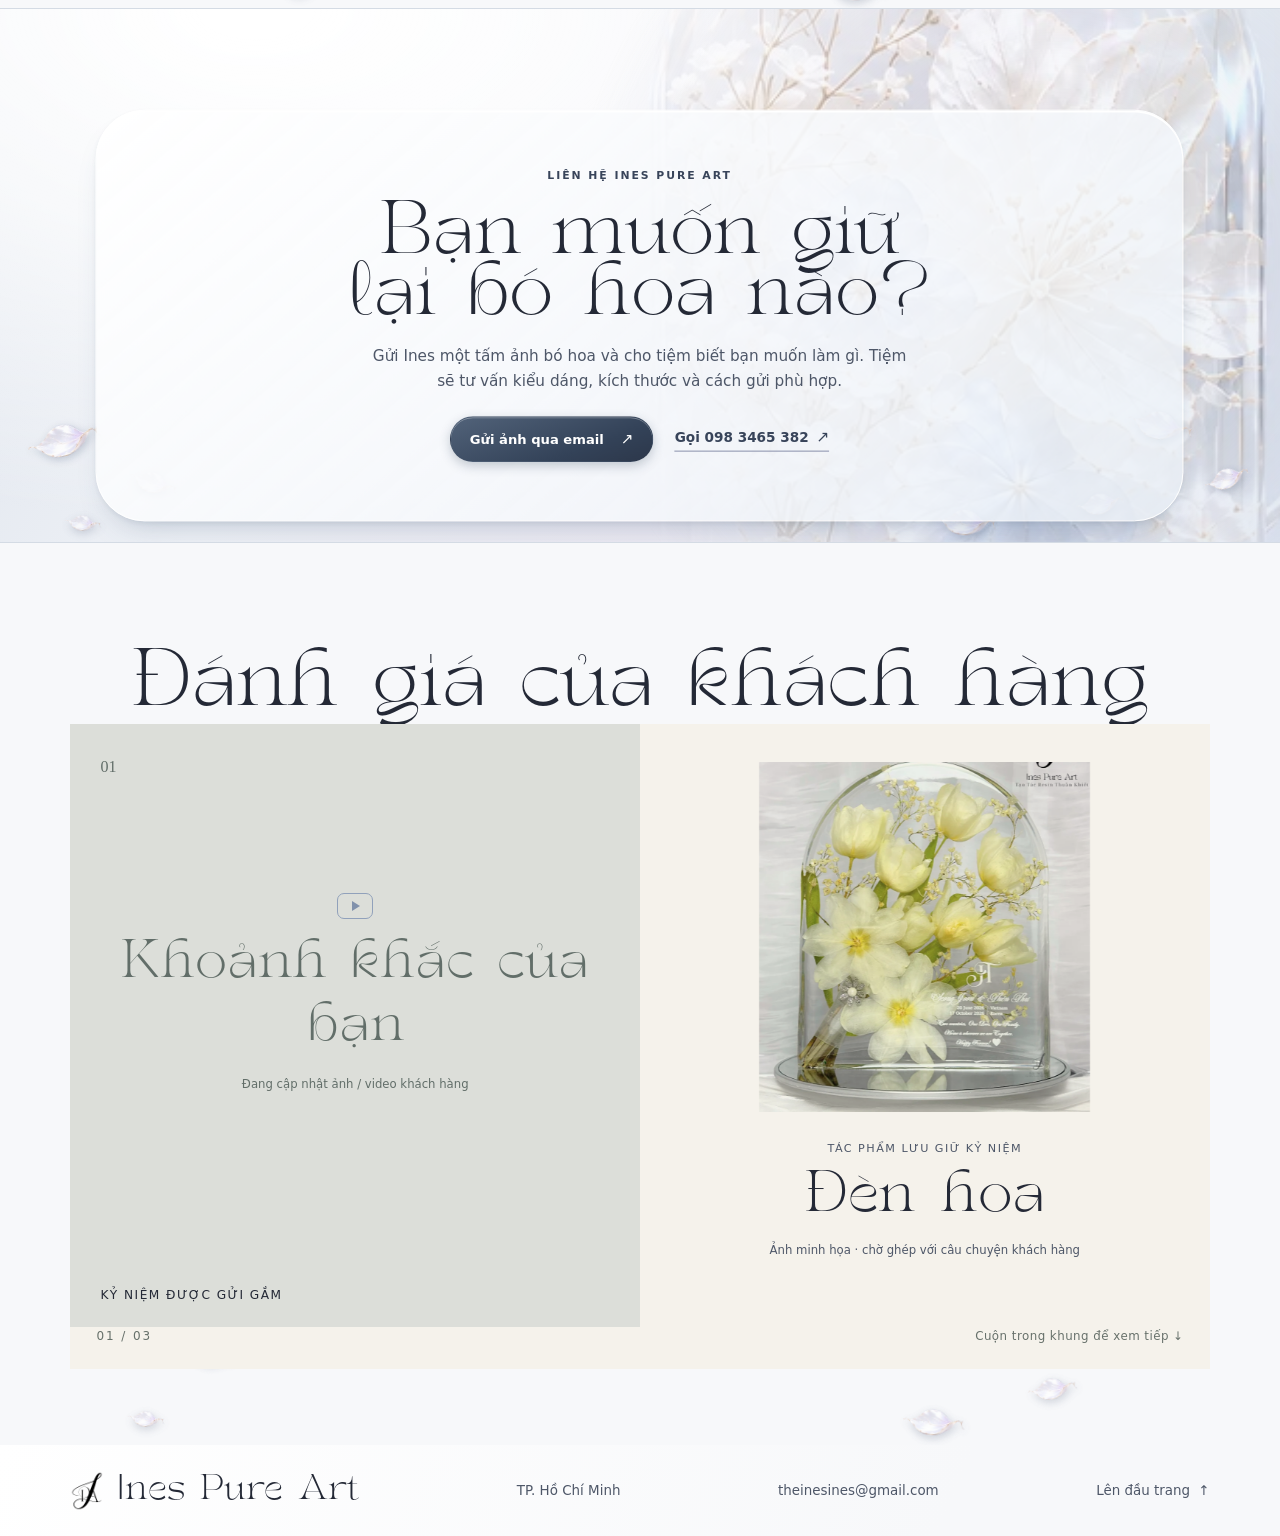
==== commit 76049e6d: "Refine collection layout and improve mobile experience" ====
--- a/index.html
+++ b/index.html
@@ -24,7 +24,7 @@
   <meta name="twitter:title" content="Ines Pure Art - Tạo Tác Resin Thuần Khiết">
   <meta name="twitter:image" content="https://www.inespureart.com/assets/logo-gray-white.png">
   <link rel="preload" href="./assets/tan-twinkle.otf" as="font" type="font/otf" crossorigin>
-  <link rel="stylesheet" href="./styles.css?v=40">
+  <link rel="stylesheet" href="./styles.css?v=55">
   <link rel="stylesheet" href="./notebook.css?v=4">
   <script type="application/ld+json">{"@context": "https://schema.org", "@graph": [{"@type": "WebSite", "@id": "https://www.inespureart.com/#website", "url": "https://www.inespureart.com/", "name": "Ines Pure Art", "alternateName": "Ines Pure Art - Tạo Tác Resin Thuần Khiết"}, {"@type": "Organization", "@id": "https://www.inespureart.com/#organization", "name": "Ines Pure Art", "url": "https://www.inespureart.com/", "logo": "https://www.inespureart.com/assets/logo-gray-white.png"}]}</script>
 </head>
@@ -57,7 +57,7 @@
         </div>
         <div class="hero-art">
           <picture>
-            <source media="(max-width: 600px)" srcset="./assets/hero-xa-cu-mobile-640.webp?v=2 640w, ./assets/hero-xa-cu-mobile.webp?v=2 940w" sizes="100vw" width="940" height="710">
+            <source media="(max-width: 600px)" srcset="./assets/hero-xa-cu-800.webp 800w, ./assets/hero-xa-cu-1280.webp?v=2 1280w" sizes="100vw" width="800" height="450">
             <img src="./assets/hero-xa-cu.webp?v=2" srcset="./assets/hero-xa-cu-1280.webp?v=2 1280w, ./assets/hero-xa-cu.webp?v=2 2200w" sizes="min(100vw, 1760px, max(800px, (100svh - 168px) * 1.7778))" width="2200" height="1238" alt="Khối hoa resin dáng vòm giữa những cánh hoa ánh xà cừ" fetchpriority="high">
           </picture>
           <div class="hero-interaction" aria-hidden="true">
@@ -92,52 +92,61 @@
           <p class="collection-story">Từ chiếc đèn trên bàn đầu giường đến chiếc gương bạn soi mỗi sáng, hãy chọn cách để bó hoa hiện diện trong nhà mình.</p>
           <div class="collection-subheading">
             <h3 id="lamps-title">Đèn hoa</h3>
-            <p>Ánh đèn dịu tỏa qua từng cánh hoa. Chọn dáng đèn phù hợp với bó hoa của bạn.</p>
+            <p>Ánh sáng dịu dàng ôm lấy từng cánh hoa, đưa những kỷ niệm yêu thương trở về trong một không gian lãng mạn và tinh tế.</p><p>Mỗi dáng đèn có ba kích thước S, M, L. Chạm vào từng dáng để xem chi tiết.</p>
           </div>
         </div>
         <section class="lamp-collection" aria-labelledby="lamps-title">
         <div class="product-grid lamp-grid">
           <article class="product-card" data-reveal="depth">
+            <button class="lamp-detail-trigger" type="button" data-lamp="Dáng vòm" aria-label="Xem kích thước và ảnh thực tế dáng vòm">
+            <div class="lamp-placeholder" aria-hidden="true"><span class="lamp-shape lamp-shape--arch"></span></div>
+            <div class="product-copy"><h4>Dáng vòm</h4><p class="lamp-card-sizes"><span>S: 15 × 13</span><span>M: 20 × 18</span><span>L: 25 × 20</span></p></div>
+            </button>
+          </article>
+          <article class="product-card" data-reveal="depth">
+            <button class="lamp-detail-trigger" type="button" data-lamp="Dáng vuông" aria-label="Xem kích thước và ảnh thực tế dáng vuông">
             <div class="lamp-placeholder" aria-hidden="true"><span class="lamp-shape lamp-shape--square"></span></div>
-            <div class="product-copy"><h4>Dáng vuông</h4></div>
-          </article>
-          <article class="product-card" data-reveal="depth">
-            <img class="product-image" src="./assets/den-hoa.webp" width="898" height="950" alt="Đèn dáng vòm giữ hoa cưới màu trắng và vàng" loading="lazy">
-            <div class="product-copy"><h4>Dáng vòm</h4></div>
-          </article>
-          <article class="product-card" data-reveal="depth">
+            <div class="product-copy"><h4>Dáng vuông</h4><p class="lamp-card-sizes"><span>S: 15 × 15</span><span>M: 20 × 20</span><span>L: 25 × 25</span></p></div>
+            </button>
+          </article>
+          <article class="product-card" data-reveal="depth">
+            <button class="lamp-detail-trigger" type="button" data-lamp="Dáng lục giác" aria-label="Xem kích thước và ảnh thực tế dáng lục giác">
             <div class="lamp-placeholder" aria-hidden="true"><span class="lamp-shape lamp-shape--hex"></span></div>
-            <div class="product-copy"><h4>Dáng lục giác</h4></div>
-          </article>
-          <article class="product-card" data-reveal="depth">
+            <div class="product-copy"><h4>Dáng lục giác</h4><p class="lamp-card-sizes"><span>S: 16 × 14</span><span>M: 23 × 20</span><span>L: 28 × 25</span></p></div>
+            </button>
+          </article>
+          <article class="product-card" data-reveal="depth">
+            <button class="lamp-detail-trigger" type="button" data-lamp="Dáng chữ nhật" aria-label="Xem kích thước và ảnh thực tế dáng chữ nhật">
             <div class="lamp-placeholder" aria-hidden="true"><span class="lamp-shape lamp-shape--rectangle"></span></div>
-            <div class="product-copy"><h4>Dáng chữ nhật</h4></div>
+            <div class="product-copy"><h4>Dáng chữ nhật</h4><p class="lamp-card-sizes"><span>S: 18 × 15</span><span>M: 24 × 18</span><span>L: 30 × 24</span></p></div>
+            </button>
           </article>
         </div>
         </section>
       </div>
 
-      <div class="product-grid collection-row">
+      <p class="collection-gallery-note">Hình ảnh là những kiểu dáng Ines đã thực hiện. Ngoài ra, tác phẩm còn có thể được tạo hình chữ nhật, vuông, tròn và nhiều kiểu dáng khác theo sở thích của bạn. Hãy thoải mái chia sẻ ý tưởng cùng Ines.</p>
+      <div class="product-grid collection-row collection-gallery">
         <article class="product-card" data-reveal="depth">
-          <img class="product-image image-mirror" src="./assets/guong-hoa.webp" width="678" height="900" alt="Gương uốn lượn viền hoa tông cam" loading="lazy">
+          <div class="product-copy">
+            <h3>Bàn hoa</h3>
+
+          </div>
+          <img class="product-image image-table" src="./assets/ban-hoa.webp" width="900" height="705" alt="Bàn tròn mặt resin với hoa nhiều màu" loading="lazy">
+        </article>
+        <article class="product-card" data-reveal="depth">
           <div class="product-copy">
             <h3>Gương hoa</h3>
-            <p>Những cánh hoa viền quanh dáng gương bạn chọn.</p>
-          </div>
+
+          </div>
+          <img class="product-image image-mirror" src="./assets/guong-hoa-moi.webp" width="900" height="1350" alt="Gương uốn lượn viền hoa tông cam" loading="lazy">
         </article>
         <article class="product-card" data-reveal="depth">
-          <img class="product-image image-clock" src="./assets/dong-ho-hoa.webp" width="821" height="900" alt="Đồng hồ resin tròn với hoa xanh và vàng" loading="lazy">
           <div class="product-copy">
             <h3>Đồng hồ hoa</h3>
-            <p>Chiếc đồng hồ làm từ bó hoa của ngày ấy.</p>
-          </div>
-        </article>
-        <article class="product-card" data-reveal="depth">
-          <img class="product-image image-table" src="./assets/ban-hoa.webp" width="900" height="705" alt="Bàn tròn mặt resin với hoa nhiều màu" loading="lazy">
-          <div class="product-copy">
-            <h3>Bàn hoa</h3>
-            <p>Mặt bàn trong suốt để ngắm trọn bó hoa.</p>
-          </div>
+
+          </div>
+          <img class="product-image image-clock" src="./assets/dong-ho-hoa.webp" width="821" height="900" alt="Đồng hồ resin tròn với hoa xanh và vàng" loading="lazy">
         </article>
       </div>
 
@@ -205,7 +214,7 @@
 
     <section class="make-it-yours" data-pearl id="ca-nhan-hoa" aria-labelledby="personal-title">
       <div class="personal-background personal-background--still" aria-hidden="true">
-        <img src="./assets/nen-nang-tam-pha-le.webp" alt="" width="736" height="977" loading="lazy" decoding="async">
+        <img src="./assets/nen-nang-tam-canh-hoa.webp" alt="" width="810" height="1440" loading="lazy" decoding="async">
       </div>
       <div class="wrap personal-banner">
         <header class="personal-heading">
@@ -245,7 +254,7 @@
             </figure>
           </li>
         </ul>
-        <p class="personal-drag-hint">Nhấn giữ và kéo sang hai bên để khám phá <span aria-hidden="true">↔</span></p>
+        <p class="personal-drag-hint">Vuốt sang hai bên để khám phá <span aria-hidden="true">↔</span></p>
       </div>
     </section>
 
@@ -444,7 +453,7 @@
             </div>
           </article>
 
-          <img class="notebook-pen" src="./assets/but-long-vu-xa-cu.png" width="1024" height="1536" alt="" aria-hidden="true" loading="lazy" hidden>
+          <img class="notebook-pen" src="./assets/but-long-vu-xa-cu.webp" width="384" height="576" alt="" aria-hidden="true" loading="lazy" hidden>
         </div>
       </div>
     </section>
@@ -551,10 +560,20 @@
       <a class="back-to-top" href="#dau-trang">Lên đầu trang <span aria-hidden="true">↑</span></a>
     </div>
   </footer>
+  <dialog class="lamp-dialog" aria-labelledby="lamp-dialog-title">
+    <div class="lamp-dialog-inner">
+      <button class="lamp-dialog-close" type="button" aria-label="Đóng">×</button>
+      <h2 id="lamp-dialog-title"></h2>
+      <p>Mỗi dáng đèn có ba kích thước S, M và L.</p>
+      <ul class="lamp-sizes"><li>S <span>Đang cập nhật số đo</span></li><li>M <span>Đang cập nhật số đo</span></li><li>L <span>Đang cập nhật số đo</span></li></ul>
+      <div class="lamp-real-photo"></div>
+    </div>
+  </dialog>
+  <script src="./lamp-details.js?v=2" defer></script>
   <script src="./main.js?v=10" defer></script>
   <script src="./flowers.js" defer></script>
   <script src="./notebook.js?v=3" defer></script>
   <script src="./reviews.js?v=3" defer></script>
-  <script src="./personal-carousel.js?v=1" defer></script>
+  <script src="./personal-carousel.js?v=3" defer></script>
 </body>
 </html>
--- a/styles.css
+++ b/styles.css
@@ -1367,3 +1367,142 @@
 @media (max-width: 760px) {
   .collection-intro h2 { max-width: none; font-size: clamp(28px, 7vw, 36px); }
 }
+
+/* Taller, slimmer arch lamp in the staggered collection. */
+.lamp-grid .product-image {
+  display: block;
+  width: min(70%, 185px);
+  height: clamp(190px, 20vw, 270px);
+  margin-inline: auto;
+  object-fit: fill;
+}
+@media (max-width: 760px) {
+  .lamp-grid .product-image {
+    width: min(76%, 150px);
+    height: clamp(170px, 46vw, 225px);
+  }
+}
+
+/* Soften the petals behind the introduction for clearer text. */
+.personal-background--still::after {
+  background: linear-gradient(180deg, rgba(247, 248, 250, .82) 0%, rgba(247, 248, 250, .76) 34%, rgba(247, 248, 250, .34) 64%, rgba(247, 248, 250, .5) 100%);
+}
+@media (max-width: 760px) {
+  .personal-background--still::after {
+    background: linear-gradient(180deg, rgba(247, 248, 250, .83) 0%, rgba(247, 248, 250, .8) 43%, rgba(247, 248, 250, .4) 70%, rgba(247, 248, 250, .5) 100%);
+  }
+}
+
+/* Keep the four lamp silhouettes balanced while retaining their distinct shapes. */
+.lamp-grid :is(.product-image, .lamp-placeholder) { height: clamp(190px, 19vw, 253px); }
+.lamp-grid .product-image { width: min(72%, 200px); object-fit: fill; }
+.lamp-grid .lamp-shape { width: min(70%, 197px); max-height: none; }
+.lamp-grid .lamp-shape--square { aspect-ratio: 1; }
+.lamp-grid .lamp-shape--hex { width: min(73%, 208px); aspect-ratio: 1; }
+.lamp-grid .lamp-shape--rectangle { width: min(60%, 172px); aspect-ratio: .76; }
+@media (max-width: 760px) {
+  .lamp-grid :is(.product-image, .lamp-placeholder) { height: clamp(160px, 47vw, 218px); }
+  .lamp-grid .product-image { width: min(78%, 162px); }
+  .lamp-grid .lamp-shape { width: min(78%, 162px); }
+  .lamp-grid .lamp-shape--hex { width: min(80%, 172px); }
+  .lamp-grid .lamp-shape--rectangle { width: min(66%, 140px); }
+}
+
+
+@media (max-width: 600px) {
+  .hero-art { width: 100%; mask-image: none; }
+  .hero-art img { display: block; height: auto; object-fit: contain; }
+}
+@media (max-width: 600px) {
+  /* The complete artwork already contains the brand lettering. */
+  .hero-brand { position: absolute; width: 1px; height: 1px; padding: 0; overflow: hidden; clip-path: inset(50%); }
+  .hero-art { margin-top: 0; }
+}
+
+/* An asymmetric gallery, with the mirror as the tallest photograph. */
+.product-grid.collection-gallery {
+  grid-template-columns: repeat(3, minmax(0, 1fr));
+  max-width: 940px;
+  margin: clamp(22px, 3vw, 38px) auto 0;
+  align-items: start;
+  gap: clamp(22px, 3.5vw, 50px);
+  padding-inline: 0;
+}
+.collection-gallery > .product-card {
+  padding: 0;
+  border: 0;
+  border-radius: 0;
+  background: none;
+  box-shadow: none;
+  overflow: visible;
+}
+.collection-gallery > .product-card:first-child { margin-top: clamp(40px, 6vw, 88px); }
+.collection-gallery .product-image {
+  display: block;
+  width: 100%;
+  height: auto;
+  aspect-ratio: auto;
+  object-fit: contain;
+  border-radius: 8px;
+  box-shadow: 0 10px 25px -14px #34405470;
+}
+.collection-gallery > .product-card:has(.image-mirror) { width: min(100%, 240px); justify-self: center; }
+.collection-gallery .product-copy { padding: 0 0 14px; }
+.collection-gallery .product-copy h3 { font-size: clamp(20px, 2vw, 28px); }
+@media (hover: hover) and (prefers-reduced-motion: no-preference) {
+  .collection-gallery .product-image { transition: translate .36s ease, box-shadow .36s ease; }
+  .collection-gallery .product-card:hover .product-image {
+    translate: 0 -6px;
+    box-shadow: 0 18px 30px -14px #34405470;
+  }
+}
+@media (max-width: 760px) {
+  .product-grid.collection-gallery:not(.lamp-grid) {
+    grid-template-columns: repeat(2, minmax(0, 1fr));
+    gap: 26px 18px;
+    padding-inline: 0;
+  }
+  .collection-gallery > .product-card:first-child { margin-top: 0; }
+  .collection-gallery > .product-card:has(.image-mirror) {
+    grid-area: 1 / 1 / 2 / -1;
+    width: min(60%, 175px);
+    justify-self: center;
+  }
+  .collection-gallery .product-copy h3 { font-size: clamp(18px, 5vw, 26px); }
+}
+.lamp-detail-trigger { display: block; width: 100%; padding: 0; color: inherit; font: inherit; border: 0; background: none; cursor: pointer; }
+.lamp-detail-trigger:focus-visible { outline: 2px solid #7181a6; outline-offset: 6px; border-radius: 8px; }
+.lamp-dialog { width: min(90vw, 480px); max-height: 85vh; padding: 0; border: 1px solid #d6dce8; border-radius: 22px; color: var(--ink); background: #f8f9fc; box-shadow: 0 18px 70px #28334b55; }
+.lamp-dialog::backdrop { background: #20263899; }
+.lamp-dialog-inner { position: relative; padding: 32px; }
+.lamp-dialog-inner h2 { margin: 0 35px 12px 0; font: 400 32px/1.2 var(--headline); }
+.lamp-dialog-inner p { line-height: 1.6; }
+.lamp-dialog-close { position: absolute; top: 14px; right: 18px; border: 0; background: none; font-size: 32px; cursor: pointer; color: inherit; }
+.lamp-sizes { list-style: none; padding: 0; margin: 20px 0; }
+.lamp-sizes li { padding: 10px 0; border-bottom: 1px solid #d6dce8; font-weight: 600; }
+.lamp-sizes span { float: right; color: var(--muted); font-weight: 400; }
+.lamp-real-photo { color: var(--muted); }
+.lamp-real-photo img { display: block; max-width: 100%; max-height: 360px; margin: auto; object-fit: contain; border-radius: 10px; }
+@media (max-width: 600px) { .lamp-dialog-inner { padding: 24px; } }
+.lamp-grid .lamp-shape--arch { width: min(65%, 185px); aspect-ratio: .78; border-radius: 50% 50% 9% 9% / 38% 38% 7% 7%; }
+.lamp-size-summary { list-style: none; margin: 12px 0; padding: 0; max-width: 300px; color: var(--ink); }
+.lamp-size-summary li { display: flex; justify-content: space-between; gap: 14px; padding: 6px 0; border-bottom: 1px solid var(--line); }
+.lamp-size-summary span { color: var(--muted); }
+@media (max-width: 760px) { .lamp-grid .lamp-shape--arch { width: min(70%, 150px); } }
+/* Indent the lamp introduction to distinguish it within the collection. */
+.collection-intro .collection-subheading { margin-left: clamp(16px, 2.2vw, 30px); }
+@media (max-width: 760px) {
+  .collection-intro .collection-subheading { margin-left: 16px; }
+}
+.lamp-grid .lamp-card-sizes { margin: 7px auto 0; color: var(--muted); font-size: clamp(12px, 1vw, 15px); line-height: 1.6; max-width: 25ch; }
+.lamp-card-sizes span { display: block; white-space: nowrap; }
+.collection-gallery-note { max-width: 940px; margin: clamp(34px, 5vw, 65px) auto 0; color: var(--muted); font-size: clamp(16px, 1.3vw, 18px); line-height: 1.7; }
+.product-grid.collection-gallery { margin-top: 20px; }
+/* Keep the collection's product groups visually connected. */
+.collection-showcase .lamp-grid { padding-bottom: 20px; }
+.collection-gallery-note { margin-top: clamp(16px, 2vw, 26px); }
+.product-grid.collection-gallery { border-top: 0; box-shadow: none; padding-top: 0; }
+@media (max-width: 760px) {
+  .collection-showcase .lamp-grid { padding-bottom: 20px; }
+  .collection-gallery-note { margin-top: 20px; }
+}
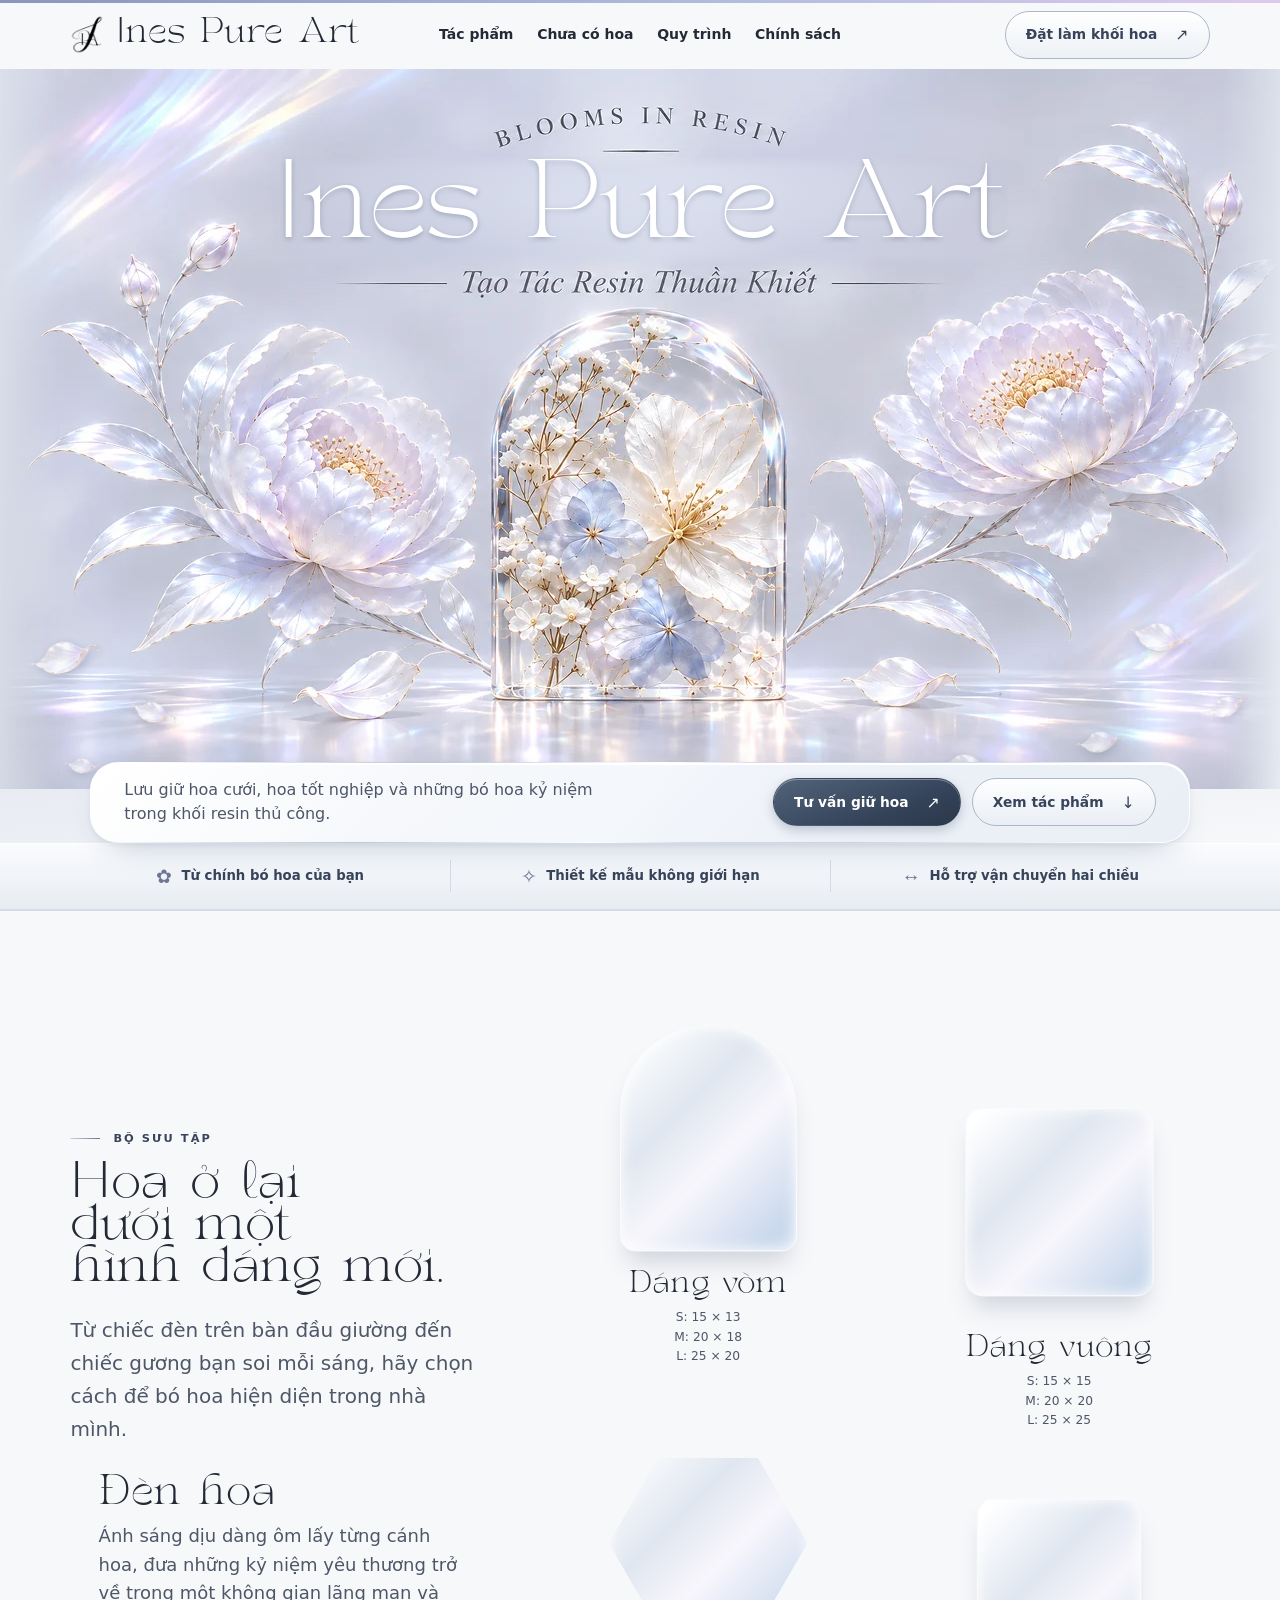
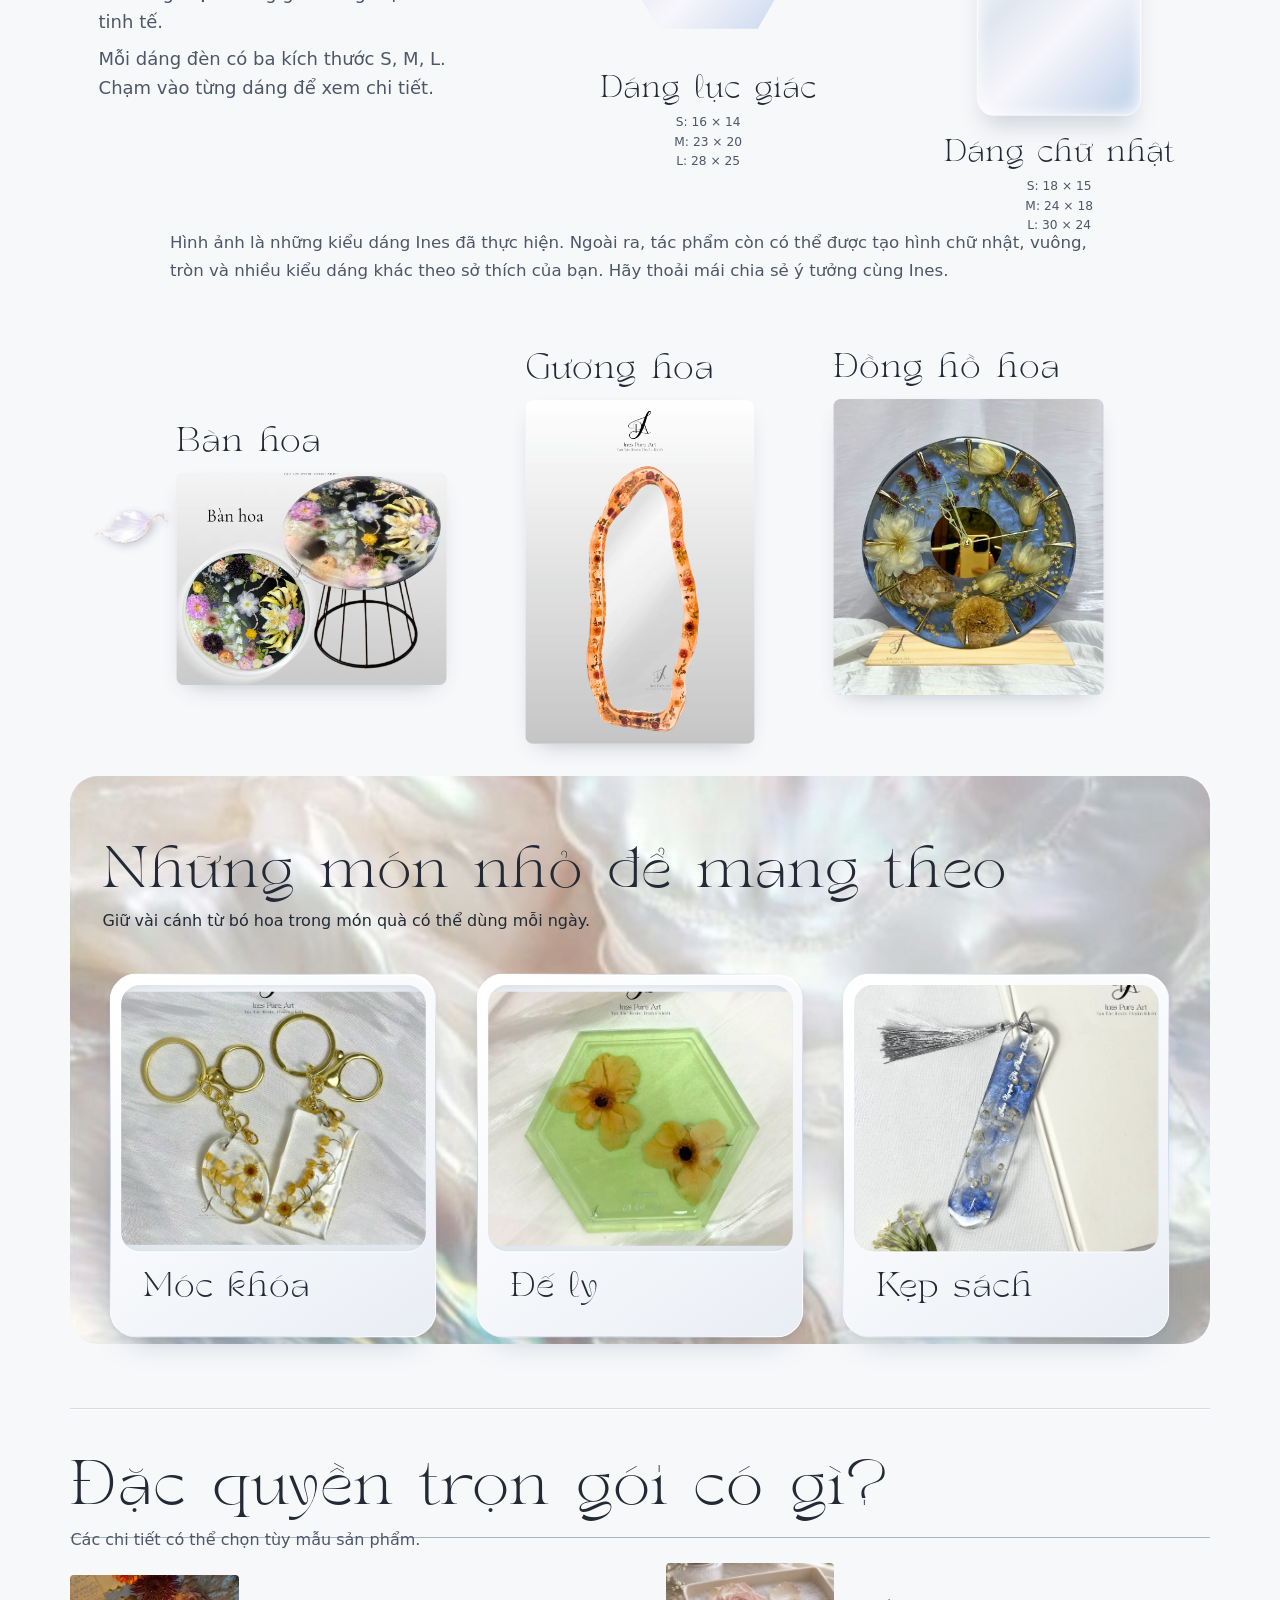
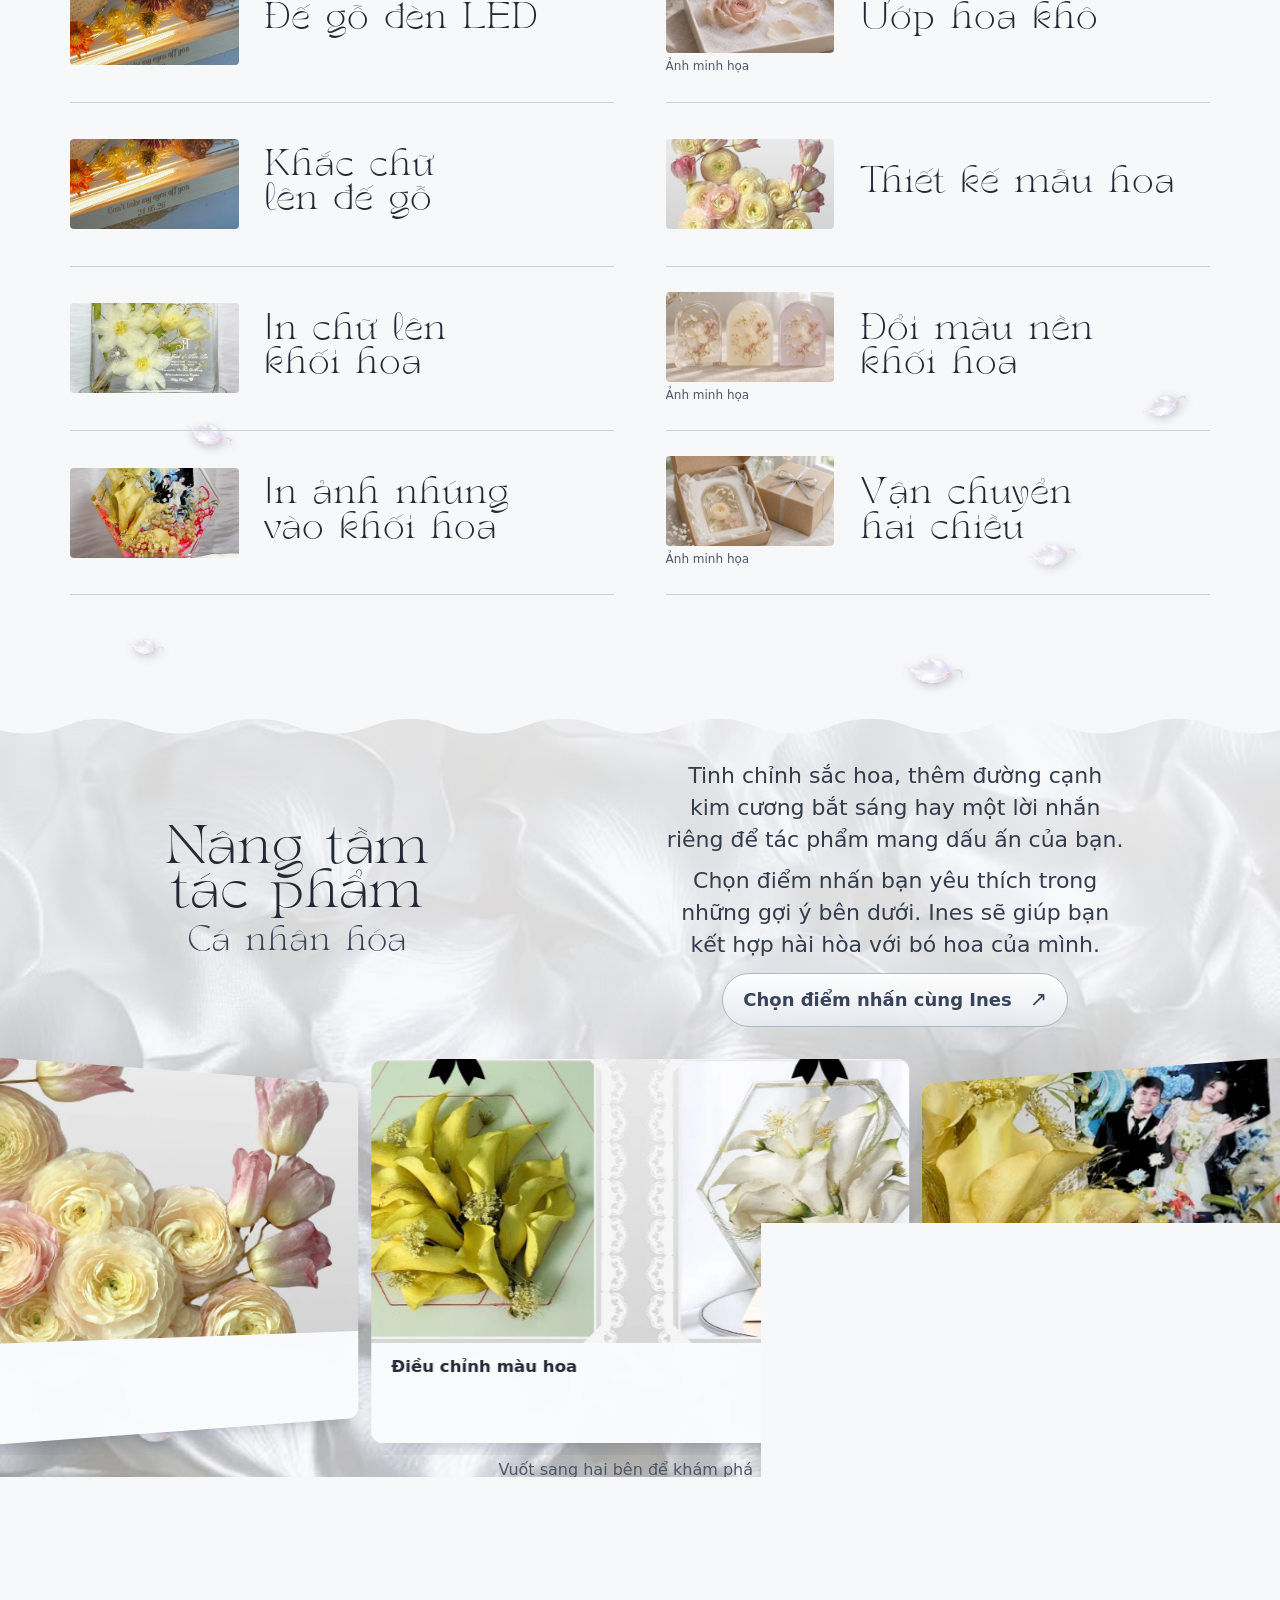
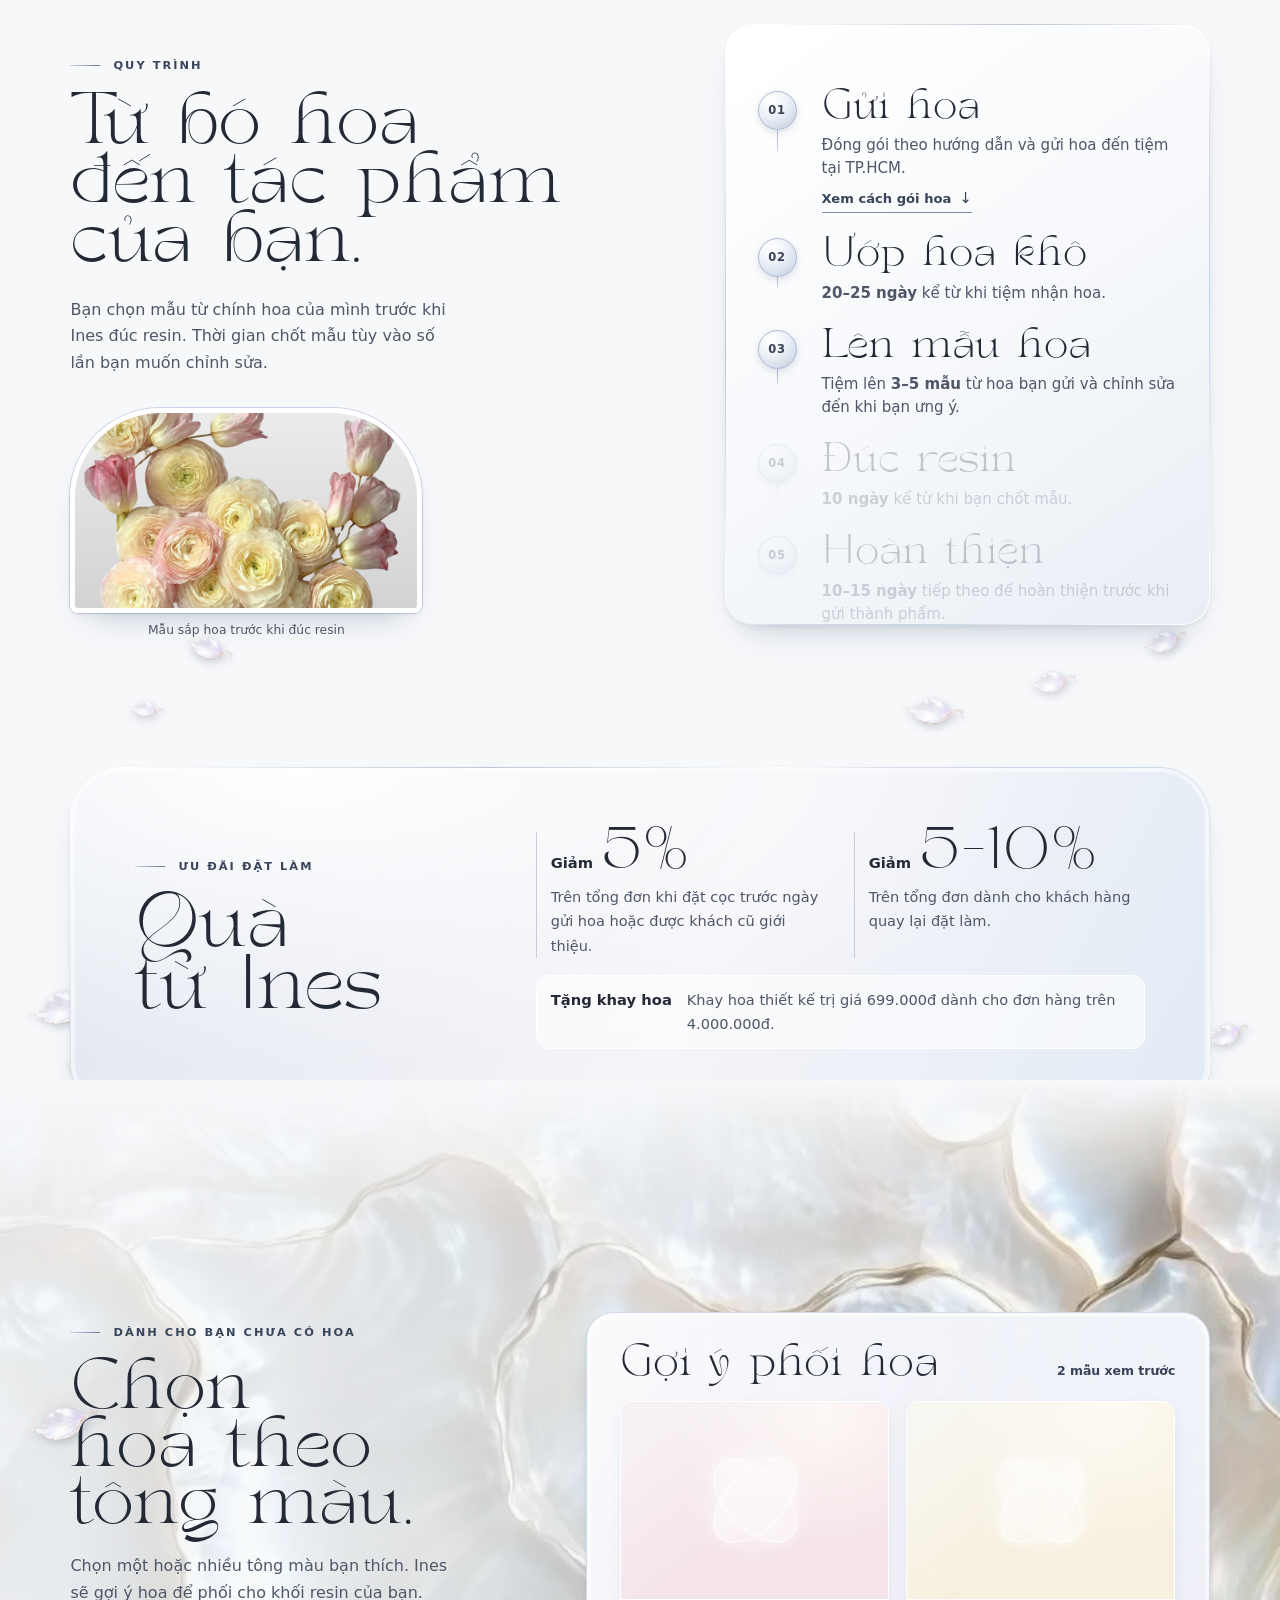
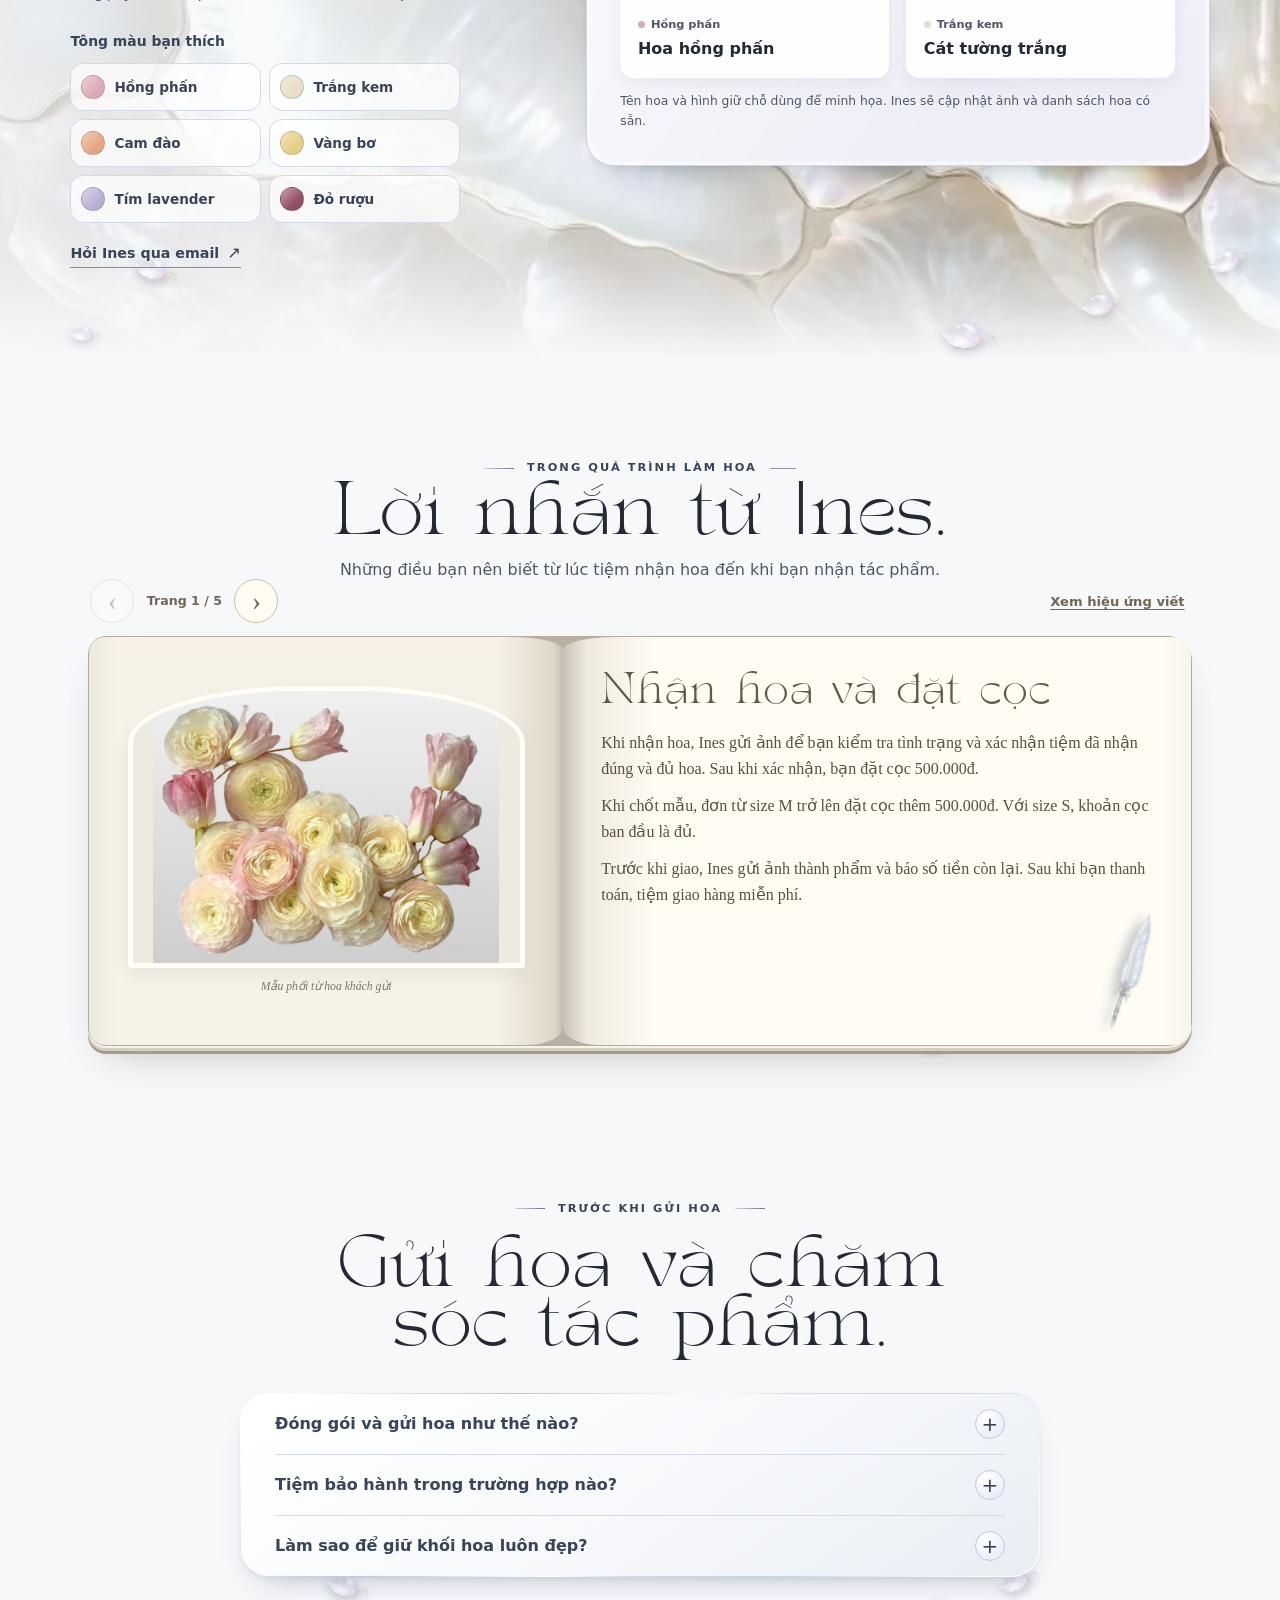
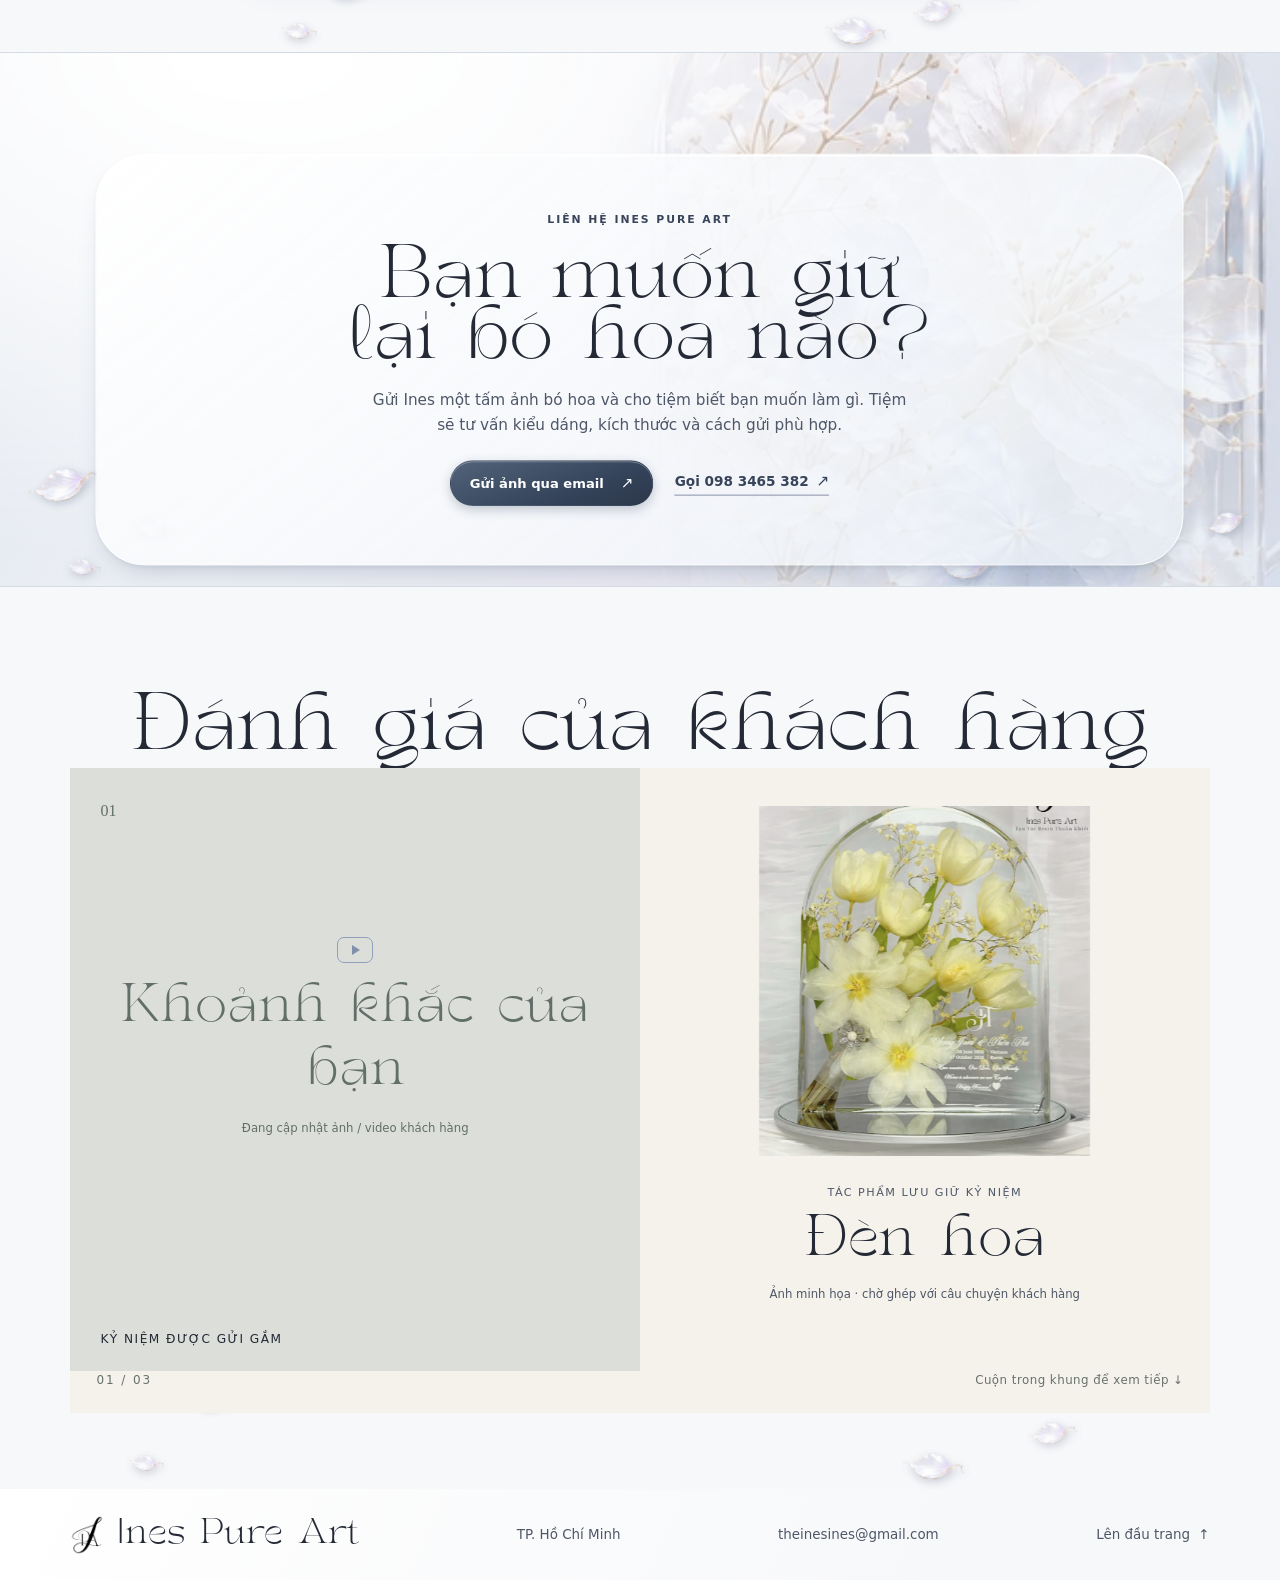
==== commit d3d6ad53: "Prevent lamp dimensions from overlapping gallery text" ====
--- a/index.html
+++ b/index.html
@@ -24,7 +24,7 @@
   <meta name="twitter:title" content="Ines Pure Art - Tạo Tác Resin Thuần Khiết">
   <meta name="twitter:image" content="https://www.inespureart.com/assets/logo-gray-white.png">
   <link rel="preload" href="./assets/tan-twinkle.otf" as="font" type="font/otf" crossorigin>
-  <link rel="stylesheet" href="./styles.css?v=55">
+  <link rel="stylesheet" href="./styles.css?v=56">
   <link rel="stylesheet" href="./notebook.css?v=4">
   <script type="application/ld+json">{"@context": "https://schema.org", "@graph": [{"@type": "WebSite", "@id": "https://www.inespureart.com/#website", "url": "https://www.inespureart.com/", "name": "Ines Pure Art", "alternateName": "Ines Pure Art - Tạo Tác Resin Thuần Khiết"}, {"@type": "Organization", "@id": "https://www.inespureart.com/#organization", "name": "Ines Pure Art", "url": "https://www.inespureart.com/", "logo": "https://www.inespureart.com/assets/logo-gray-white.png"}]}</script>
 </head>
--- a/styles.css
+++ b/styles.css
@@ -1498,11 +1498,14 @@
 .lamp-card-sizes span { display: block; white-space: nowrap; }
 .collection-gallery-note { max-width: 940px; margin: clamp(34px, 5vw, 65px) auto 0; color: var(--muted); font-size: clamp(16px, 1.3vw, 18px); line-height: 1.7; }
 .product-grid.collection-gallery { margin-top: 20px; }
-/* Keep the collection's product groups visually connected. */
-.collection-showcase .lamp-grid { padding-bottom: 20px; }
-.collection-gallery-note { margin-top: clamp(16px, 2vw, 26px); }
+/* Reserve space for the staggered column before the gallery note. */
+.collection-showcase .lamp-grid {
+  --lamp-stagger: 64px;
+  padding-bottom: var(--lamp-stagger);
+}
+.collection-showcase .lamp-grid .product-card:nth-child(even) { top: var(--lamp-stagger); }
+.collection-gallery-note { margin-top: clamp(20px, 2vw, 28px); }
 .product-grid.collection-gallery { border-top: 0; box-shadow: none; padding-top: 0; }
 @media (max-width: 760px) {
-  .collection-showcase .lamp-grid { padding-bottom: 20px; }
-  .collection-gallery-note { margin-top: 20px; }
-}
+  .collection-showcase .lamp-grid { --lamp-stagger: 40px; }
+}
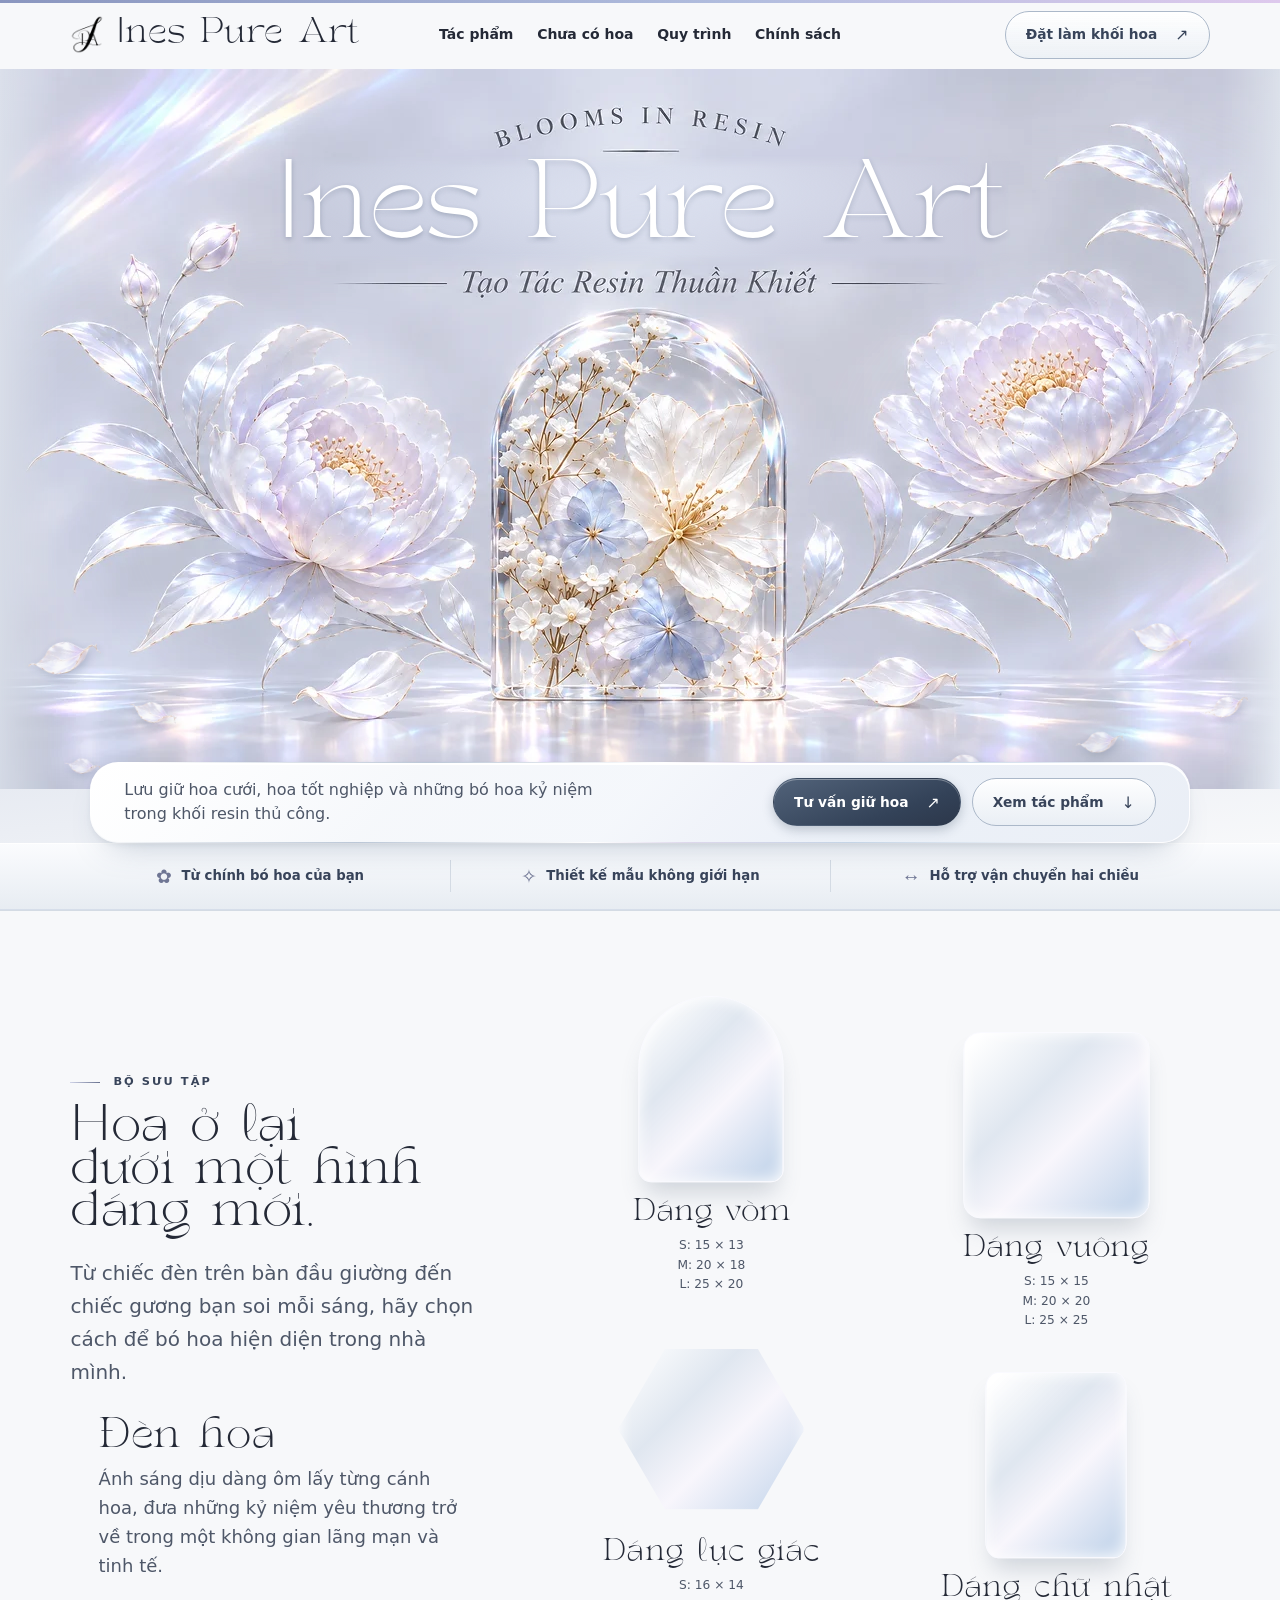
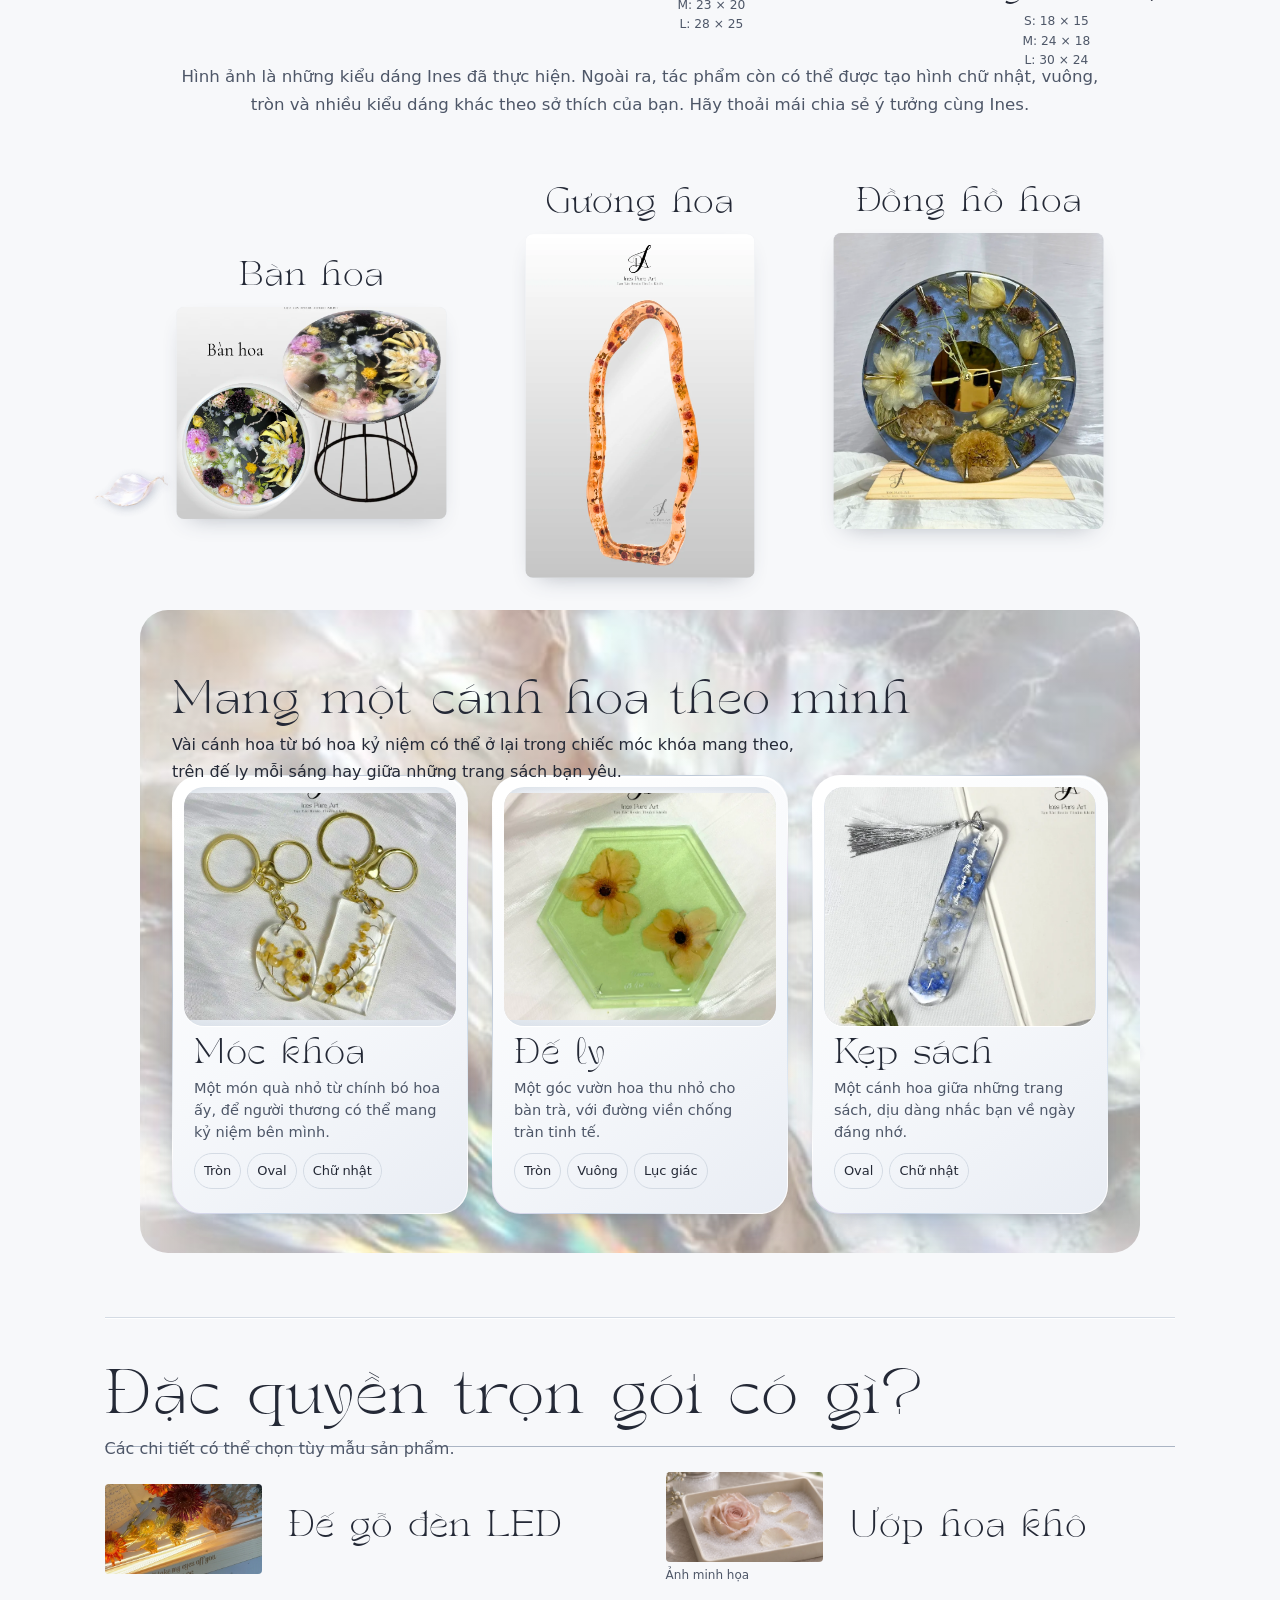
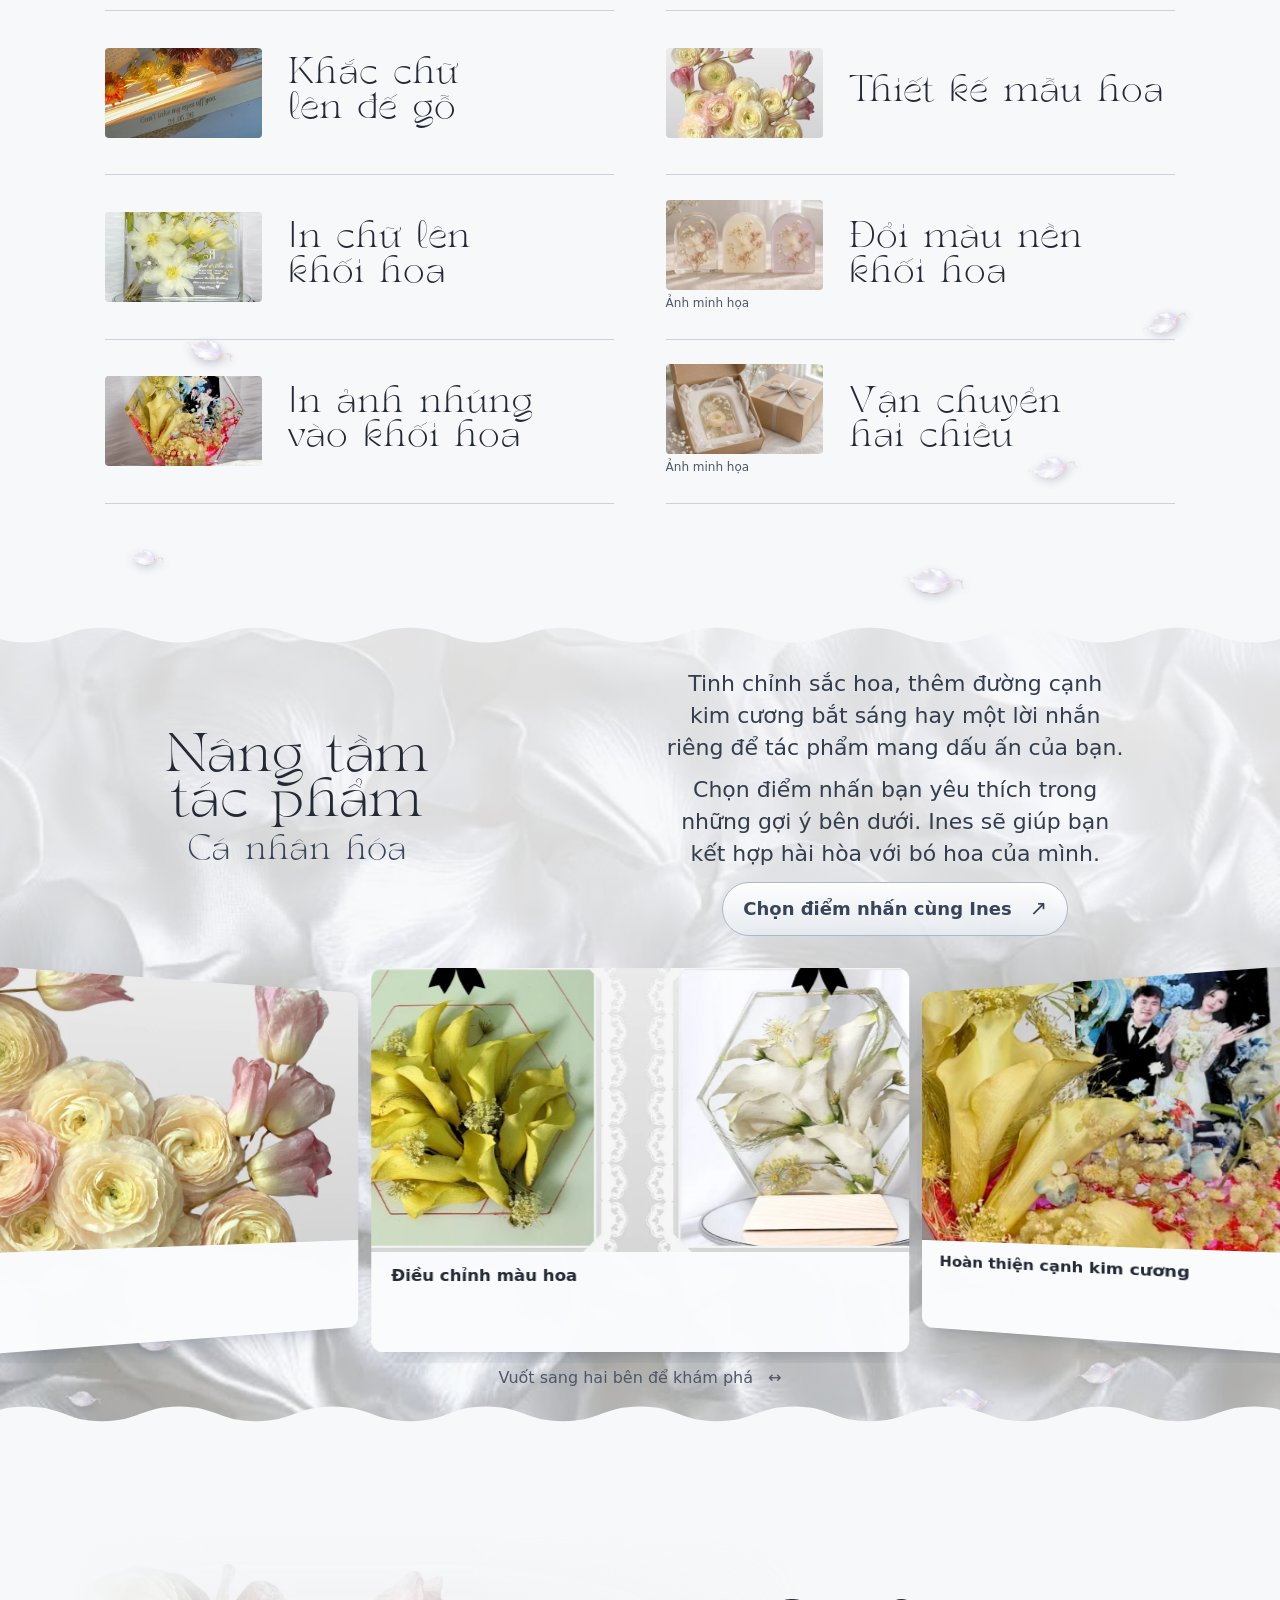
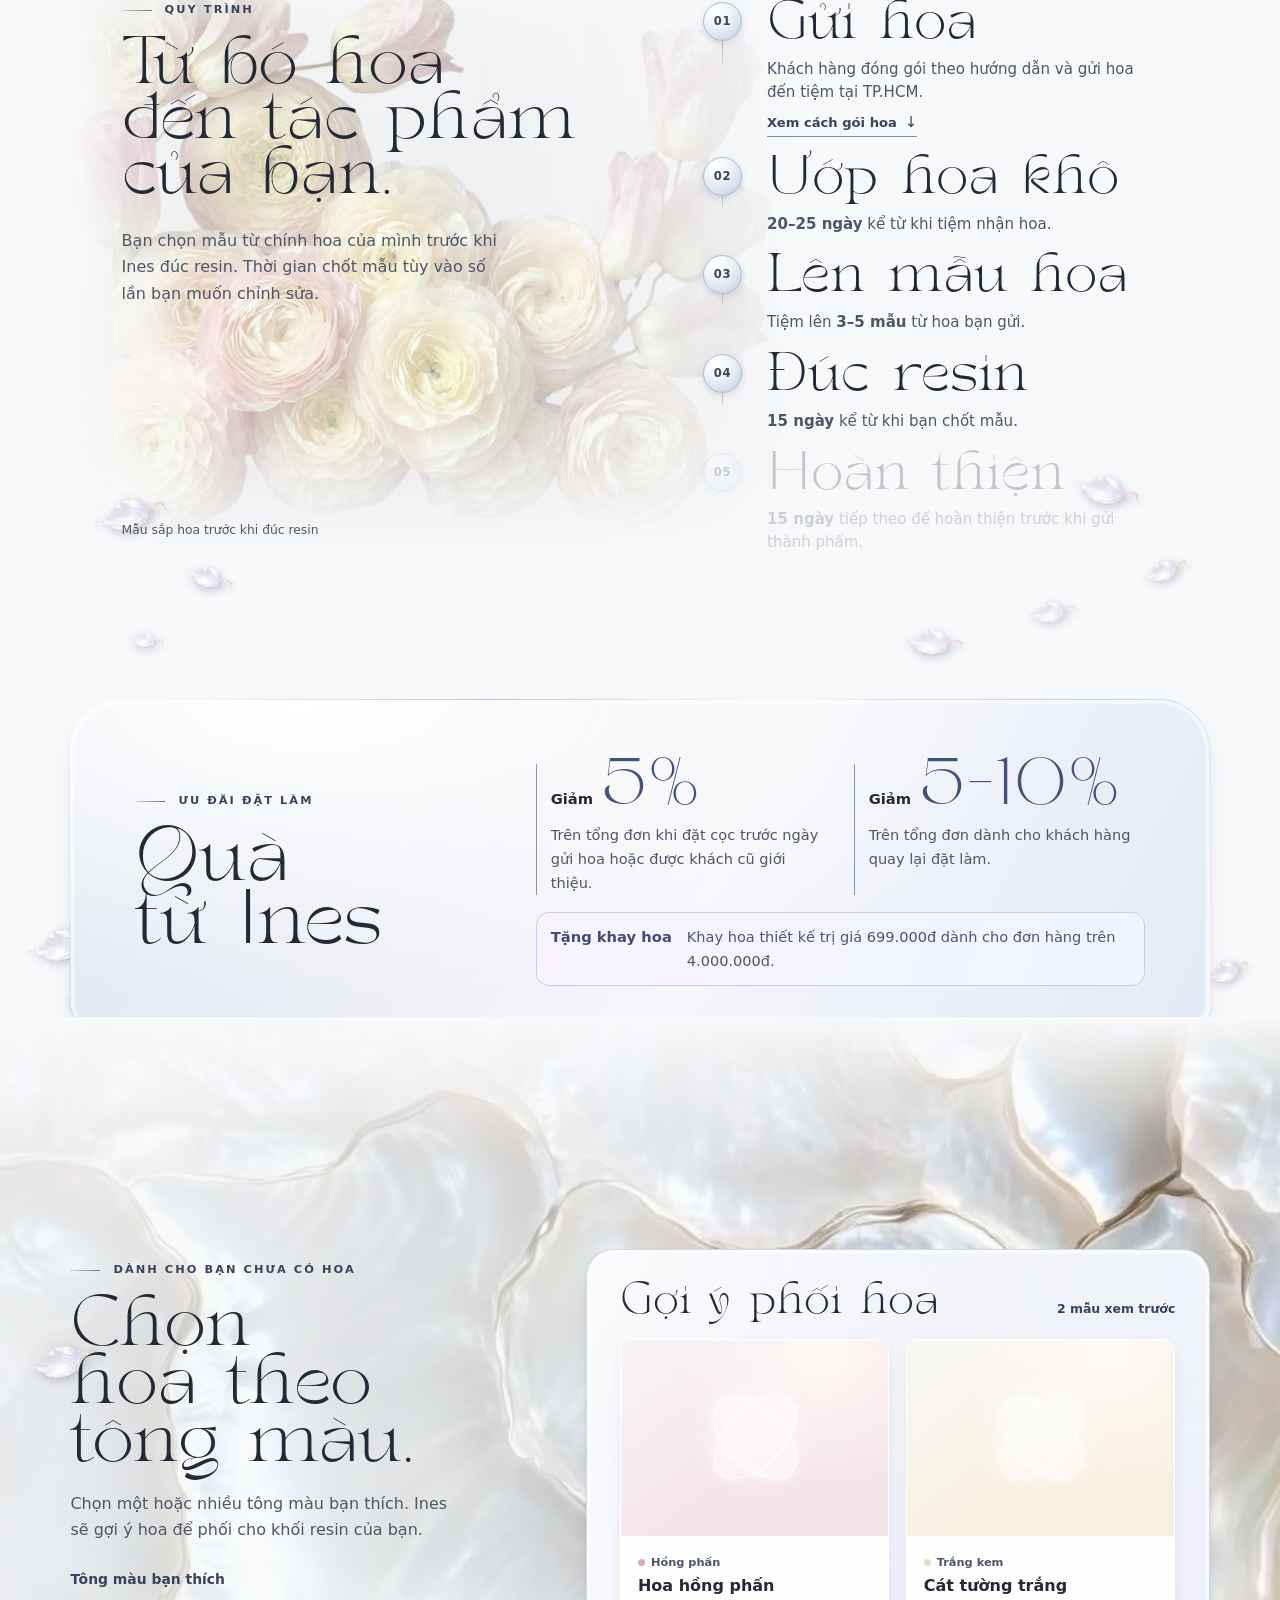
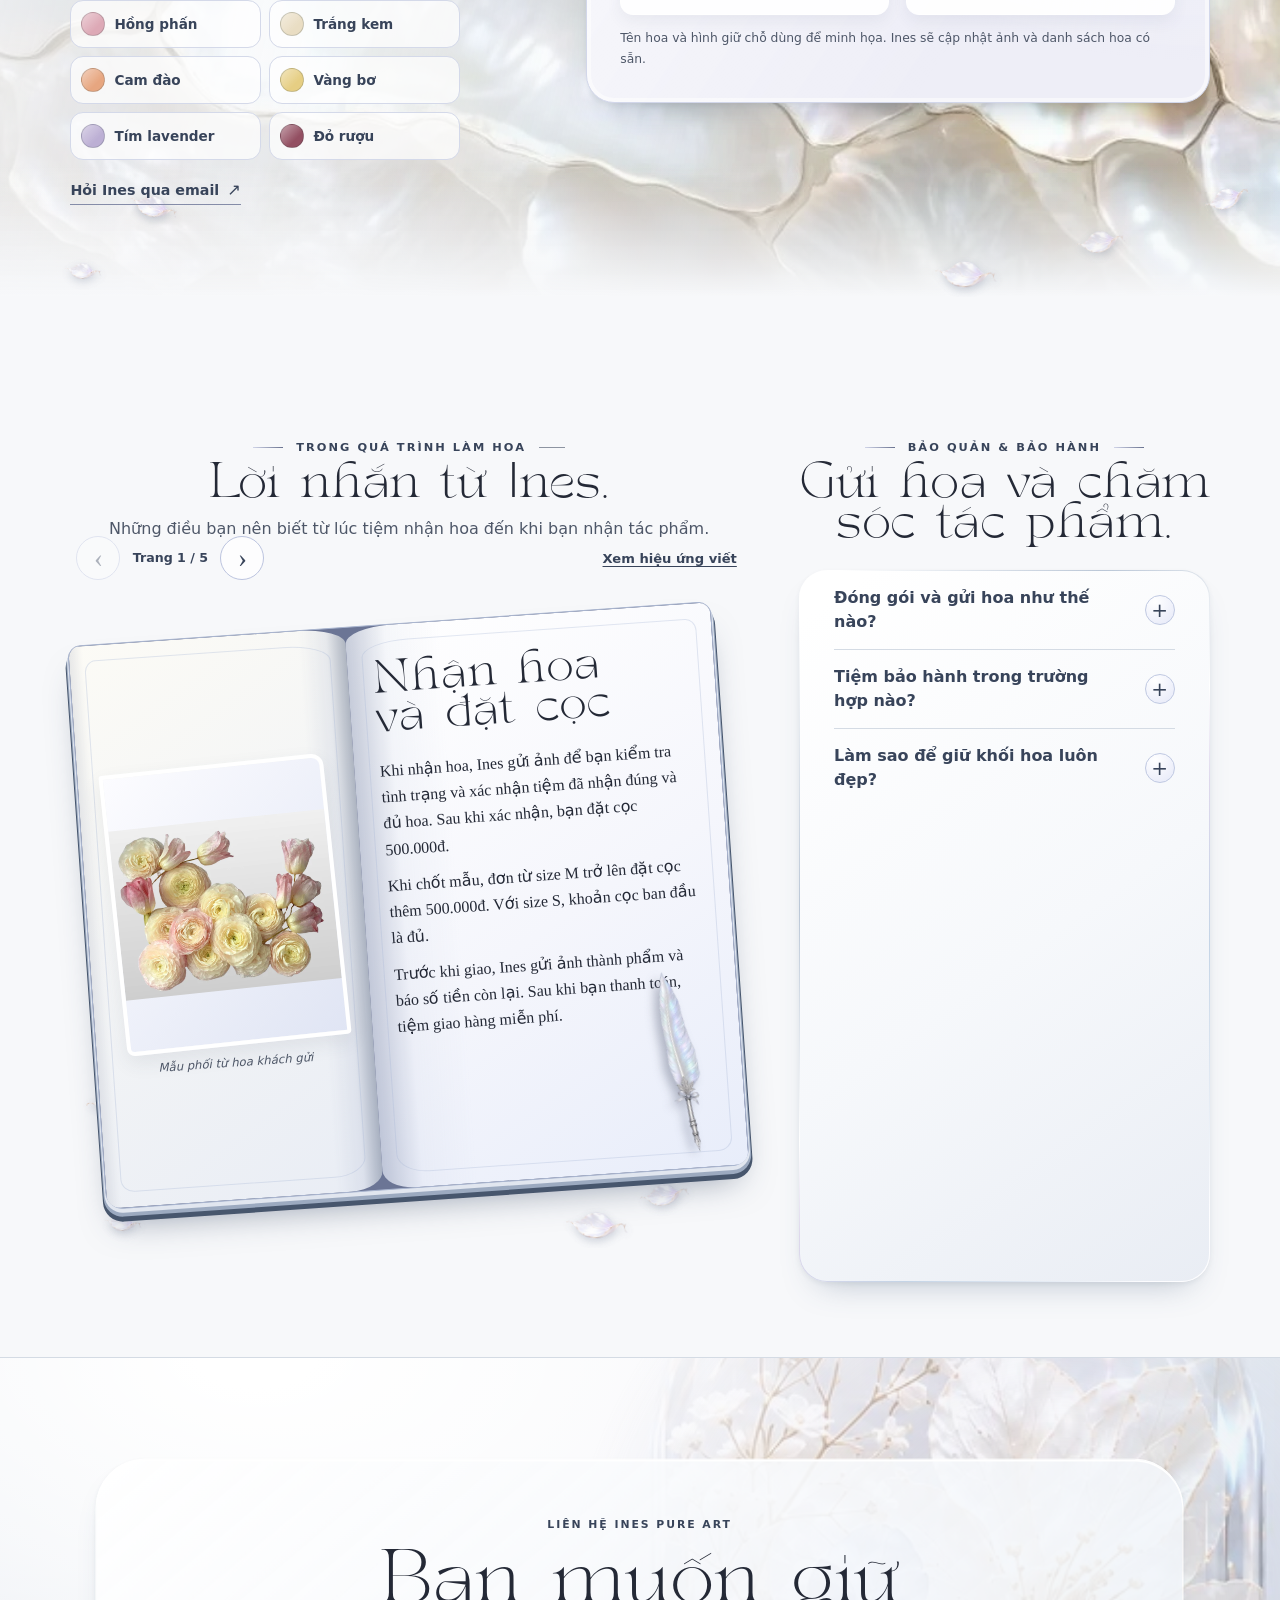
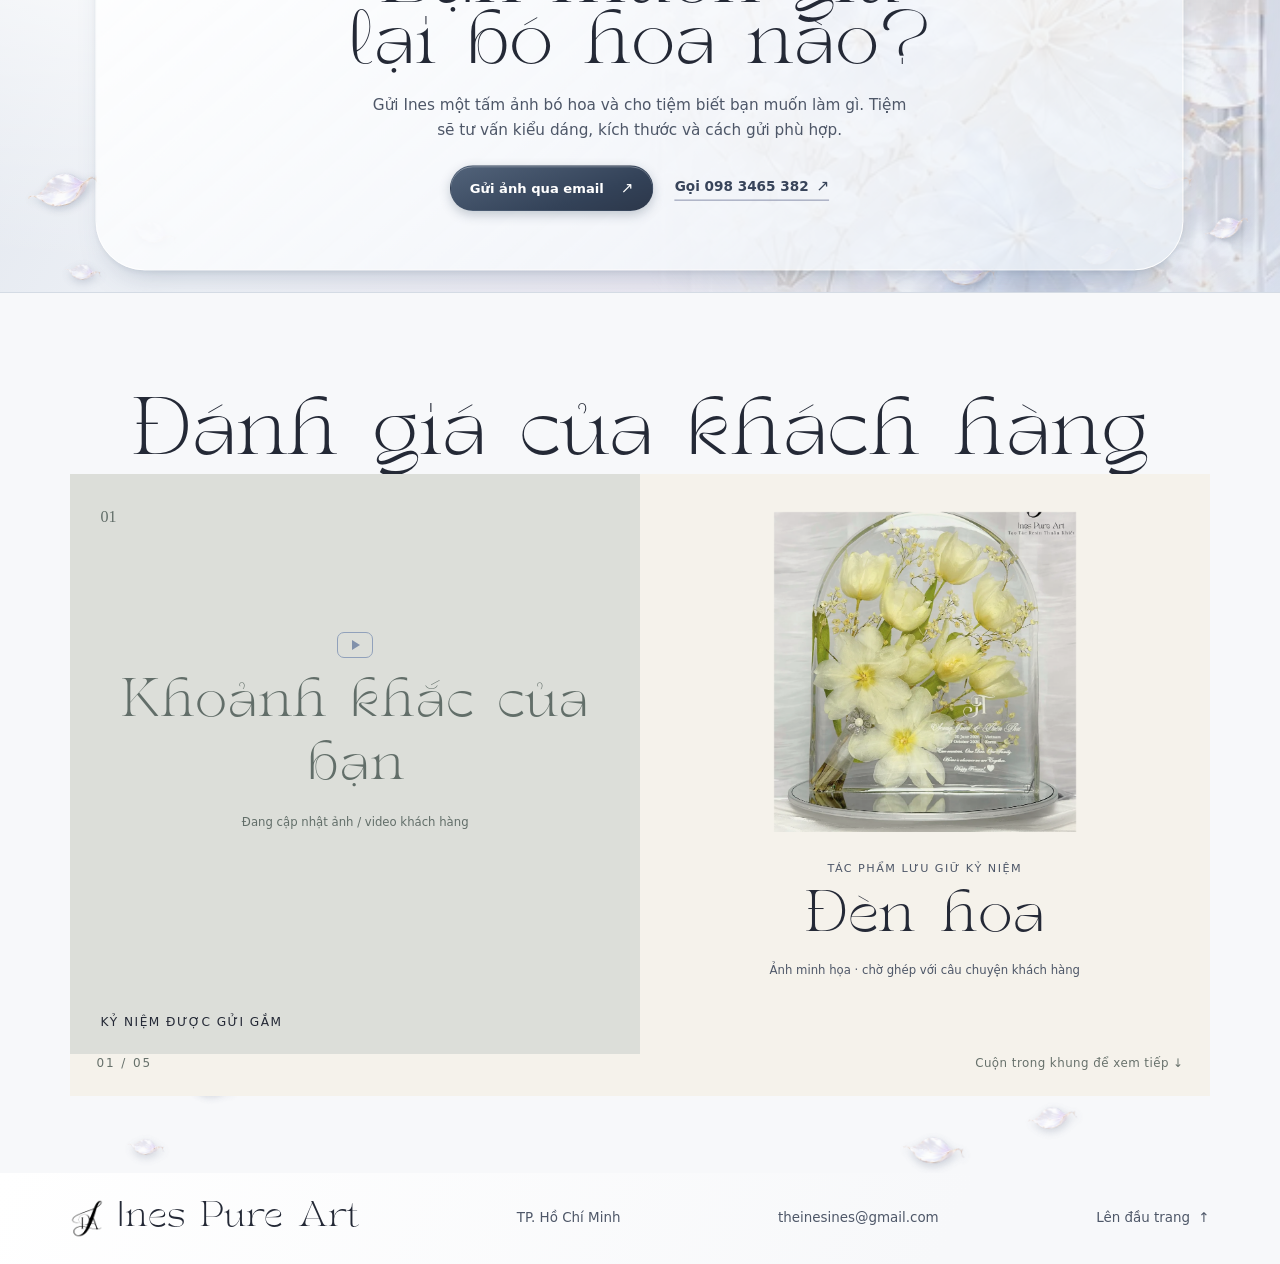
==== commit 02ac3a97: "Update landing page collection and video reviews" ====
--- a/index.html
+++ b/index.html
@@ -24,8 +24,8 @@
   <meta name="twitter:title" content="Ines Pure Art - Tạo Tác Resin Thuần Khiết">
   <meta name="twitter:image" content="https://www.inespureart.com/assets/logo-gray-white.png">
   <link rel="preload" href="./assets/tan-twinkle.otf" as="font" type="font/otf" crossorigin>
-  <link rel="stylesheet" href="./styles.css?v=56">
-  <link rel="stylesheet" href="./notebook.css?v=4">
+  <link rel="stylesheet" href="./styles.css?v=77">
+  <link rel="stylesheet" href="./notebook.css?v=6">
   <script type="application/ld+json">{"@context": "https://schema.org", "@graph": [{"@type": "WebSite", "@id": "https://www.inespureart.com/#website", "url": "https://www.inespureart.com/", "name": "Ines Pure Art", "alternateName": "Ines Pure Art - Tạo Tác Resin Thuần Khiết"}, {"@type": "Organization", "@id": "https://www.inespureart.com/#organization", "name": "Ines Pure Art", "url": "https://www.inespureart.com/", "logo": "https://www.inespureart.com/assets/logo-gray-white.png"}]}</script>
 </head>
 <body id="dau-trang">
@@ -92,7 +92,7 @@
           <p class="collection-story">Từ chiếc đèn trên bàn đầu giường đến chiếc gương bạn soi mỗi sáng, hãy chọn cách để bó hoa hiện diện trong nhà mình.</p>
           <div class="collection-subheading">
             <h3 id="lamps-title">Đèn hoa</h3>
-            <p>Ánh sáng dịu dàng ôm lấy từng cánh hoa, đưa những kỷ niệm yêu thương trở về trong một không gian lãng mạn và tinh tế.</p><p>Mỗi dáng đèn có ba kích thước S, M, L. Chạm vào từng dáng để xem chi tiết.</p>
+            <p>Ánh sáng dịu dàng ôm lấy từng cánh hoa, đưa những kỷ niệm yêu thương trở về trong một không gian lãng mạn và tinh tế.</p>
           </div>
         </div>
         <section class="lamp-collection" aria-labelledby="lamps-title">
@@ -152,21 +152,54 @@
 
       <section class="small-collection collection-row" id="mon-nho" aria-labelledby="small-products-title">
         <div class="collection-subheading" data-reveal>
-          <h3 id="small-products-title">Những món nhỏ để mang theo</h3>
-          <p>Giữ vài cánh từ bó hoa trong món quà có thể dùng mỗi ngày.</p>
+          <h3 id="small-products-title">Mang một cánh hoa theo mình</h3>
+          <p>Vài cánh hoa từ bó hoa kỷ niệm có thể ở lại trong chiếc móc khóa mang theo, trên đế ly mỗi sáng hay giữa những trang sách bạn yêu.</p>
         </div>
         <div class="product-grid">
-          <article class="product-card" data-reveal="depth">
-            <img class="product-image" src="./assets/moc-khoa.webp" width="680" height="566" alt="Móc khóa resin hoa trắng" loading="lazy">
-            <div class="product-copy"><h4>Móc khóa</h4></div>
-          </article>
-          <article class="product-card" data-reveal="depth">
-            <img class="product-image" src="./assets/de-ly.webp" width="680" height="568" alt="Đế ly resin lục giác màu xanh" loading="lazy">
-            <div class="product-copy"><h4>Đế ly</h4></div>
-          </article>
-          <article class="product-card" data-reveal="depth">
-            <img class="product-image" src="./assets/kep-sach.webp" width="680" height="601" alt="Kẹp sách resin với hoa xanh" loading="lazy">
-            <div class="product-copy"><h4>Kẹp sách</h4></div>
+          <article class="product-card">
+            <div class="small-preview">
+              <img class="product-image" src="./assets/moc-khoa.webp" width="680" height="566" alt="Móc khóa resin hoa trắng" loading="lazy">
+              <div class="small-preview-placeholder" hidden>
+                <span class="small-preview-shape" aria-hidden="true"></span>
+                <span>Ảnh đang cập nhật</span>
+              </div>
+            </div>
+            <div class="product-copy">
+              <h4>Móc khóa</h4>
+              <p>Một món quà nhỏ từ chính bó hoa ấy, để người thương có thể mang kỷ niệm bên mình.</p>
+              <ul class="small-shapes" aria-label="Kiểu dáng móc khóa"><li><button type="button" data-shape="round" aria-pressed="false">Tròn</button></li><li><button type="button" data-shape="oval" data-src="./assets/moc-khoa.webp" aria-pressed="false">Oval</button></li><li><button type="button" data-shape="rect" data-src="./assets/moc-khoa.webp" aria-pressed="false">Chữ nhật</button></li></ul>
+              <span class="small-preview-status" role="status"></span>
+            </div>
+          </article>
+          <article class="product-card">
+            <div class="small-preview">
+              <img class="product-image" src="./assets/de-ly.webp" width="680" height="568" alt="Đế ly resin lục giác màu xanh" loading="lazy">
+              <div class="small-preview-placeholder" hidden>
+                <span class="small-preview-shape" aria-hidden="true"></span>
+                <span>Ảnh đang cập nhật</span>
+              </div>
+            </div>
+            <div class="product-copy">
+              <h4>Đế ly</h4>
+              <p>Một góc vườn hoa thu nhỏ cho bàn trà, với đường viền chống tràn tinh tế.</p>
+              <ul class="small-shapes" aria-label="Kiểu dáng đế ly"><li><button type="button" data-shape="round" aria-pressed="false">Tròn</button></li><li><button type="button" data-shape="square" aria-pressed="false">Vuông</button></li><li><button type="button" data-shape="hex" data-src="./assets/de-ly.webp" aria-pressed="false">Lục giác</button></li></ul>
+              <span class="small-preview-status" role="status"></span>
+            </div>
+          </article>
+          <article class="product-card">
+            <div class="small-preview">
+              <img class="product-image" src="./assets/kep-sach.webp" width="680" height="601" alt="Kẹp sách resin với hoa xanh" loading="lazy">
+              <div class="small-preview-placeholder" hidden>
+                <span class="small-preview-shape" aria-hidden="true"></span>
+                <span>Ảnh đang cập nhật</span>
+              </div>
+            </div>
+            <div class="product-copy">
+              <h4>Kẹp sách</h4>
+              <p>Một cánh hoa giữa những trang sách, dịu dàng nhắc bạn về ngày đáng nhớ.</p>
+              <ul class="small-shapes" aria-label="Kiểu dáng kẹp sách"><li><button type="button" data-shape="oval" aria-pressed="false">Oval</button></li><li><button type="button" data-shape="rect" data-src="./assets/kep-sach.webp" aria-pressed="false">Chữ nhật</button></li></ul>
+              <span class="small-preview-status" role="status"></span>
+            </div>
           </article>
         </div>
       </section>
@@ -244,7 +277,7 @@
           <li>
             <figure>
               <div class="personal-media"><img class="personal-image--design" src="./assets/den-hoa.webp" width="898" height="950" alt="Mẫu chữ trang trí trên khối hoa" loading="lazy"></div>
-              <figcaption><span class="personal-caption-title">Thiết kế mẫu chữ in và khắc laser</span><span class="personal-caption-detail"><!-- Thêm nội dung chú thích tại đây sau. --></span></figcaption>
+              <figcaption><span class="personal-caption-title">Thiết kế mẫu chữ in và khắc laser</span><span class="personal-caption-detail">Hai mẫu đầu được thiết kế miễn phí. Từ mẫu thứ 3 đến mẫu thứ 5, áp dụng cùng một mức phí thiết kế.</span></figcaption>
             </figure>
           </li>
           <li>
@@ -258,44 +291,46 @@
       </div>
     </section>
 
-    <section class="section wrap process" data-pearl id="quy-trinh" aria-labelledby="process-title">
-      <div class="process-intro" data-reveal>
-        <p class="eyebrow with-line">Quy trình</p>
-        <h2 id="process-title">Từ bó hoa đến tác phẩm của bạn.</h2>
-        <p>Bạn chọn mẫu từ chính hoa của mình trước khi Ines đúc resin. Thời gian chốt mẫu tùy vào số lần bạn muốn chỉnh sửa.</p>
+    <section class="section wrap process" data-pearl aria-labelledby="process-title">
+      <div class="process-composition" id="quy-trinh">
         <figure class="process-photo">
           <img src="./assets/mau-sap-hoa.webp" width="820" height="644" alt="Mẫu sắp hoa tông kem và hồng trước khi đúc resin" loading="lazy">
-          <figcaption>Mẫu sắp hoa trước khi đúc resin</figcaption>
         </figure>
-      </div>
-      <ol class="steps">
-        <li data-reveal>
-          <span class="step-number" aria-hidden="true">01</span>
-          <h3>Gửi hoa</h3>
-          <p>Đóng gói theo hướng dẫn và gửi hoa đến tiệm tại TP.HCM.</p>
-          <a class="text-link" href="#dong-goi">Xem cách gói hoa <span aria-hidden="true">↓</span></a>
-        </li>
-        <li data-reveal>
-          <span class="step-number" aria-hidden="true">02</span>
-          <h3>Ướp hoa khô</h3>
-          <p><strong>20–25 ngày</strong> kể từ khi tiệm nhận hoa.</p>
-        </li>
-        <li data-reveal>
-          <span class="step-number" aria-hidden="true">03</span>
-          <h3>Lên mẫu hoa</h3>
-          <p>Tiệm lên <strong>3–5 mẫu</strong> từ hoa bạn gửi và chỉnh sửa đến khi bạn ưng ý.</p>
-        </li>
-        <li data-reveal>
-          <span class="step-number" aria-hidden="true">04</span>
-          <h3>Đúc resin</h3>
-          <p><strong>10 ngày</strong> kể từ khi bạn chốt mẫu.</p>
-        </li>
-        <li data-reveal>
-          <span class="step-number" aria-hidden="true">05</span>
-          <h3>Hoàn thiện</h3>
-          <p><strong>10–15 ngày</strong> tiếp theo để hoàn thiện trước khi gửi thành phẩm.</p>
-        </li>
-      </ol>
+        <p class="process-photo-caption">Mẫu sắp hoa trước khi đúc resin</p>
+        <div class="process-intro" data-reveal>
+          <p class="eyebrow with-line">Quy trình</p>
+          <h2 id="process-title">Từ bó hoa đến tác phẩm của bạn.</h2>
+          <p>Bạn chọn mẫu từ chính hoa của mình trước khi Ines đúc resin. Thời gian chốt mẫu tùy vào số lần bạn muốn chỉnh sửa.</p>
+        </div>
+        <ol class="steps">
+          <li data-reveal>
+            <span class="step-number" aria-hidden="true">01</span>
+            <h3>Gửi hoa</h3>
+            <p>Khách hàng đóng gói theo hướng dẫn và gửi hoa đến tiệm tại TP.HCM.</p>
+            <a class="text-link" href="#dong-goi">Xem cách gói hoa <span aria-hidden="true">↓</span></a>
+          </li>
+          <li data-reveal>
+            <span class="step-number" aria-hidden="true">02</span>
+            <h3>Ướp hoa khô</h3>
+            <p><strong>20–25 ngày</strong> kể từ khi tiệm nhận hoa.</p>
+          </li>
+          <li data-reveal>
+            <span class="step-number" aria-hidden="true">03</span>
+            <h3>Lên mẫu hoa</h3>
+            <p>Tiệm lên <strong>3–5 mẫu</strong> từ hoa bạn gửi.</p>
+          </li>
+          <li data-reveal>
+            <span class="step-number" aria-hidden="true">04</span>
+            <h3>Đúc resin</h3>
+            <p><strong>15 ngày</strong> kể từ khi bạn chốt mẫu.</p>
+          </li>
+          <li data-reveal>
+            <span class="step-number" aria-hidden="true">05</span>
+            <h3>Hoàn thiện</h3>
+            <p><strong>15 ngày</strong> tiếp theo để hoàn thiện trước khi gửi thành phẩm.</p>
+          </li>
+        </ol>
+      </div>
     </section>
 
     <section class="offers" data-pearl aria-labelledby="offers-title">
@@ -363,132 +398,134 @@
       </div>
     </section>
 
-    <section class="section wrap notebook" data-pearl id="loi-nhan" aria-labelledby="notebook-title">
-      <header class="notebook-heading" data-reveal>
-        <p class="eyebrow with-line">Trong quá trình làm hoa</p>
-        <h2 id="notebook-title">Lời nhắn từ Ines.</h2>
-        <p>Những điều bạn nên biết từ lúc tiệm nhận hoa đến khi bạn nhận tác phẩm.</p>
-      </header>
-
-      <div class="notebook-shell">
-        <div class="notebook-toolbar" hidden>
-          <div class="notebook-pagination" aria-label="Lật trang sổ">
-            <button class="notebook-previous" type="button" aria-label="Trang trước" aria-controls="notebook-book"><span aria-hidden="true">‹</span></button>
-            <p class="notebook-count" role="status"></p>
-            <button class="notebook-next" type="button" aria-label="Trang sau" aria-controls="notebook-book"><span aria-hidden="true">›</span></button>
-          </div>
-          <button class="notebook-writing-toggle" type="button">Xem hiệu ứng viết</button>
-        </div>
-
-        <div class="notebook-book" id="notebook-book">
-          <article class="notebook-spread" aria-labelledby="notebook-receiving">
-            <figure class="notebook-figure">
-              <img src="./assets/mau-sap-hoa.webp" width="820" height="644" alt="Mẫu phối từ hoa khách gửi, gồm hoa tông kem và hồng" loading="lazy">
-              <figcaption>Mẫu phối từ hoa khách gửi</figcaption>
-            </figure>
-            <div class="notebook-notes">
-              <h3 id="notebook-receiving">Nhận hoa và đặt cọc</h3>
-              <div class="notebook-ink">
-                <p>Khi nhận hoa, Ines gửi ảnh để bạn kiểm tra tình trạng và xác nhận tiệm đã nhận đúng và đủ hoa. Sau khi xác nhận, bạn đặt cọc 500.000đ.</p>
-                <p>Khi chốt mẫu, đơn từ size M trở lên đặt cọc thêm 500.000đ. Với size S, khoản cọc ban đầu là đủ.</p>
-                <p>Trước khi giao, Ines gửi ảnh thành phẩm và báo số tiền còn lại. Sau khi bạn thanh toán, tiệm giao hàng miễn phí.</p>
-              </div>
-            </div>
-          </article>
-
-          <article class="notebook-spread" aria-labelledby="notebook-timing">
-            <figure class="notebook-figure">
-              <img src="./assets/den-hoa.webp" width="898" height="950" alt="Khối hoa resin dáng vòm được làm thủ công" loading="lazy">
-              <figcaption>Khối hoa dáng vòm của Ines</figcaption>
-            </figure>
-            <div class="notebook-notes">
-              <h3 id="notebook-timing">Kích thước và thời gian</h3>
-              <div class="notebook-ink">
-                <p>Mỗi khối hoa được tạo tác thủ công. Kích thước thực tế có thể chênh lệch khoảng 1–3 cm so với số đo tham khảo.</p>
-                <p>Thời gian hoàn thiện thường dao động từ 45 đến 50 ngày. Ines có thể chế tác nhiều tác phẩm cùng lúc.</p>
-              </div>
-            </div>
-          </article>
-
-          <article class="notebook-spread" aria-labelledby="notebook-color">
-            <figure class="notebook-figure notebook-figure-wide">
-              <img src="./assets/so-tay-mau-hoa.webp" width="820" height="358" alt="Mẫu hoa calla ngả vàng và đèn hoa sau khi điều chỉnh màu" loading="lazy">
-              <figcaption>Hoa khi lên mẫu và sau khi điều chỉnh màu</figcaption>
-            </figure>
-            <div class="notebook-notes">
-              <h3 id="notebook-color">Màu hoa sau khi ướp</h3>
-              <div class="notebook-ink">
-                <p>Sau khi ướp khô và đúc resin, màu hoa có thể thay đổi. Calla, sen, tulip và hồng môn thường ngả vàng hoặc nâu.</p>
-                <p>Để giữ sắc gần với hoa tươi, bạn nên gửi hoa sớm, tốt nhất ngay trong ngày. Nếu màu thay đổi nhiều, bạn có thể chọn dịch vụ điều chỉnh màu để sắc hoa gần với bó hoa ban đầu hơn.</p>
-              </div>
-            </div>
-          </article>
-
-          <article class="notebook-spread" aria-labelledby="notebook-resin">
-            <figure class="notebook-figure">
-              <img src="./assets/den-hoa-hero.webp" srcset="./assets/den-hoa-hero-small.webp 578w, ./assets/den-hoa-hero.webp 1118w" sizes="(max-width: 675px) 85vw, 40vw" width="1118" height="1470" alt="Cận cảnh cánh hoa nằm trong khối resin dáng vòm" loading="lazy">
-              <figcaption>Chi tiết cánh hoa trong thành phẩm</figcaption>
-            </figure>
-            <div class="notebook-notes">
-              <h3 id="notebook-resin">Bọt khí và vị trí cánh hoa</h3>
-              <div class="notebook-ink">
-                <p>Thân hoa khô có thể rỗng tự nhiên, khiến vài bọt khí xuất hiện khi resin đông cứng. Ines xử lý tối đa để giữ khối hoa trong nhất có thể.</p>
-                <p>Hoa có thể xê dịch nhẹ trong lúc resin đông cứng. Nhiệt độ và thời tiết cũng ảnh hưởng đến quá trình này. Ines theo dõi để cân đối bố cục thành phẩm.</p>
-              </div>
-            </div>
-          </article>
-
-          <article class="notebook-spread" aria-labelledby="notebook-support">
-            <figure class="notebook-figure">
-              <img src="./assets/so-tay-thanh-pham.webp" width="620" height="783" alt="Khối hoa resin hoàn thiện đặt trên đế gỗ" loading="lazy">
-              <figcaption>Khối hoa hoàn thiện trước khi giao</figcaption>
-            </figure>
-            <div class="notebook-notes">
-              <h3 id="notebook-support">Hỗ trợ sau khi nhận hàng</h3>
-              <div class="notebook-ink">
-                <p>Ines bảo hành miễn phí cho hư hại do vận chuyển và hỗ trợ phí vận chuyển một chiều đối với đơn bảo hành.</p>
-                <p>Nếu tác phẩm gặp sự cố trong quá trình sử dụng, tiệm sẽ tư vấn cách khắc phục và báo chi phí theo mức độ hư hại.</p>
-              </div>
-              <a class="text-link notebook-policy-link" href="#chinh-sach">Xem chính sách bảo hành <span aria-hidden="true">↓</span></a>
-            </div>
-          </article>
-
-          <img class="notebook-pen" src="./assets/but-long-vu-xa-cu.webp" width="384" height="576" alt="" aria-hidden="true" loading="lazy" hidden>
-        </div>
-      </div>
-    </section>
-
-    <section class="section wrap policies" data-pearl id="chinh-sach" aria-labelledby="policies-title">
-      <div data-reveal>
-        <p class="eyebrow with-line">Trước khi gửi hoa</p>
-        <h2 id="policies-title">Gửi hoa và chăm sóc tác phẩm.</h2>
-      </div>
-      <div class="accordion" data-reveal>
-        <details id="dong-goi">
-          <summary>Đóng gói và gửi hoa như thế nào?</summary>
-          <div class="answer">
-            <p>Giữ ẩm gốc hoa, bọc nhẹ phần cánh và cố định bó hoa đứng thẳng. Chọn hướng dẫn theo nơi bạn gửi:</p>
-            <div class="guide-links">
-              <a class="text-link" href="./assets/gui-hoa-tphcm.webp" target="_blank" rel="noopener">Gửi nội thành TP.HCM <span aria-hidden="true">↗</span></a>
-              <a class="text-link" href="./assets/gui-hoa-tinh.webp" target="_blank" rel="noopener">Gửi từ tỉnh khác <span aria-hidden="true">↗</span></a>
-            </div>
-            <p>Hãy liên hệ Ines để lấy địa chỉ nhận hoa trước khi gửi.</p>
-          </div>
-        </details>
-        <details>
-          <summary>Tiệm bảo hành trong trường hợp nào?</summary>
-          <div class="answer">
-            <p>Ines bảo hành miễn phí với lỗi sản xuất hoặc hư hại khi vận chuyển nếu bạn có ảnh hoặc video lúc khui hàng. Tiệm hỗ trợ phí vận chuyển một chiều đối với đơn bảo hành.</p>
-            <p>Phụ kiện như đế gỗ, đèn LED, dây đèn và dây móc khóa nằm ngoài phạm vi bảo hành. Nếu tác phẩm bị hư hại trong quá trình sử dụng, tiệm sẽ trao đổi phương án và chi phí sửa chữa theo tình trạng thực tế.</p>
-          </div>
-        </details>
-        <details>
-          <summary>Làm sao để giữ khối hoa luôn đẹp?</summary>
-          <div class="answer">
-            <p>Đặt khối hoa ở nơi khô thoáng, tránh nắng trực tiếp, nguồn nhiệt cao và va đập mạnh. Khi cần vệ sinh, lau nhẹ bằng khăn mềm, sạch.</p>
-          </div>
-        </details>
-      </div>
+    <section class="section wrap customer-guide" aria-labelledby="notebook-title policies-title">
+      <section class="notebook" data-pearl id="loi-nhan" aria-labelledby="notebook-title">
+        <header class="notebook-heading" data-reveal>
+          <p class="eyebrow with-line">Trong quá trình làm hoa</p>
+          <h2 id="notebook-title">Lời nhắn từ Ines.</h2>
+          <p>Những điều bạn nên biết từ lúc tiệm nhận hoa đến khi bạn nhận tác phẩm.</p>
+        </header>
+
+        <div class="notebook-shell">
+          <div class="notebook-toolbar" hidden>
+            <div class="notebook-pagination" aria-label="Lật trang sổ">
+              <button class="notebook-previous" type="button" aria-label="Trang trước" aria-controls="notebook-book"><span aria-hidden="true">‹</span></button>
+              <p class="notebook-count" role="status"></p>
+              <button class="notebook-next" type="button" aria-label="Trang sau" aria-controls="notebook-book"><span aria-hidden="true">›</span></button>
+            </div>
+            <button class="notebook-writing-toggle" type="button">Xem hiệu ứng viết</button>
+          </div>
+
+          <div class="notebook-book" id="notebook-book">
+            <article class="notebook-spread" aria-labelledby="notebook-receiving">
+              <figure class="notebook-figure">
+                <img src="./assets/mau-sap-hoa.webp" width="820" height="644" alt="Mẫu phối từ hoa khách gửi, gồm hoa tông kem và hồng" loading="lazy">
+                <figcaption>Mẫu phối từ hoa khách gửi</figcaption>
+              </figure>
+              <div class="notebook-notes">
+                <h3 id="notebook-receiving">Nhận hoa và đặt cọc</h3>
+                <div class="notebook-ink">
+                  <p>Khi nhận hoa, Ines gửi ảnh để bạn kiểm tra tình trạng và xác nhận tiệm đã nhận đúng và đủ hoa. Sau khi xác nhận, bạn đặt cọc 500.000đ.</p>
+                  <p>Khi chốt mẫu, đơn từ size M trở lên đặt cọc thêm 500.000đ. Với size S, khoản cọc ban đầu là đủ.</p>
+                  <p>Trước khi giao, Ines gửi ảnh thành phẩm và báo số tiền còn lại. Sau khi bạn thanh toán, tiệm giao hàng miễn phí.</p>
+                </div>
+              </div>
+            </article>
+
+            <article class="notebook-spread" aria-labelledby="notebook-timing">
+              <figure class="notebook-figure">
+                <img src="./assets/den-hoa.webp" width="898" height="950" alt="Khối hoa resin dáng vòm được làm thủ công" loading="lazy">
+                <figcaption>Khối hoa dáng vòm của Ines</figcaption>
+              </figure>
+              <div class="notebook-notes">
+                <h3 id="notebook-timing">Kích thước và thời gian</h3>
+                <div class="notebook-ink">
+                  <p>Mỗi khối hoa được tạo tác thủ công. Kích thước thực tế có thể chênh lệch khoảng 1–3 cm so với số đo tham khảo.</p>
+                  <p>Thời gian hoàn thiện thường dao động từ 45 đến 50 ngày. Ines có thể chế tác nhiều tác phẩm cùng lúc.</p>
+                </div>
+              </div>
+            </article>
+
+            <article class="notebook-spread" aria-labelledby="notebook-color">
+              <figure class="notebook-figure notebook-figure-wide">
+                <img src="./assets/so-tay-mau-hoa.webp" width="820" height="358" alt="Mẫu hoa calla ngả vàng và đèn hoa sau khi điều chỉnh màu" loading="lazy">
+                <figcaption>Hoa khi lên mẫu và sau khi điều chỉnh màu</figcaption>
+              </figure>
+              <div class="notebook-notes">
+                <h3 id="notebook-color">Màu hoa sau khi ướp</h3>
+                <div class="notebook-ink">
+                  <p>Sau khi ướp khô và đúc resin, màu hoa có thể thay đổi. Calla, sen, tulip và hồng môn thường ngả vàng hoặc nâu.</p>
+                  <p>Để giữ sắc gần với hoa tươi, bạn nên gửi hoa sớm, tốt nhất ngay trong ngày. Nếu màu thay đổi nhiều, bạn có thể chọn dịch vụ điều chỉnh màu để sắc hoa gần với bó hoa ban đầu hơn.</p>
+                </div>
+              </div>
+            </article>
+
+            <article class="notebook-spread" aria-labelledby="notebook-resin">
+              <figure class="notebook-figure">
+                <img src="./assets/den-hoa-hero.webp" srcset="./assets/den-hoa-hero-small.webp 578w, ./assets/den-hoa-hero.webp 1118w" sizes="(max-width: 675px) 85vw, 40vw" width="1118" height="1470" alt="Cận cảnh cánh hoa nằm trong khối resin dáng vòm" loading="lazy">
+                <figcaption>Chi tiết cánh hoa trong thành phẩm</figcaption>
+              </figure>
+              <div class="notebook-notes">
+                <h3 id="notebook-resin">Bọt khí và vị trí cánh hoa</h3>
+                <div class="notebook-ink">
+                  <p>Thân hoa khô có thể rỗng tự nhiên, khiến vài bọt khí xuất hiện khi resin đông cứng. Ines xử lý tối đa để giữ khối hoa trong nhất có thể.</p>
+                  <p>Hoa có thể xê dịch nhẹ trong lúc resin đông cứng. Nhiệt độ và thời tiết cũng ảnh hưởng đến quá trình này. Ines theo dõi để cân đối bố cục thành phẩm.</p>
+                </div>
+              </div>
+            </article>
+
+            <article class="notebook-spread" aria-labelledby="notebook-support">
+              <figure class="notebook-figure">
+                <img src="./assets/so-tay-thanh-pham.webp" width="620" height="783" alt="Khối hoa resin hoàn thiện đặt trên đế gỗ" loading="lazy">
+                <figcaption>Khối hoa hoàn thiện trước khi giao</figcaption>
+              </figure>
+              <div class="notebook-notes">
+                <h3 id="notebook-support">Hỗ trợ sau khi nhận hàng</h3>
+                <div class="notebook-ink">
+                  <p>Ines bảo hành miễn phí cho hư hại do vận chuyển và hỗ trợ phí vận chuyển một chiều đối với đơn bảo hành.</p>
+                  <p>Nếu tác phẩm gặp sự cố trong quá trình sử dụng, tiệm sẽ tư vấn cách khắc phục và báo chi phí theo mức độ hư hại.</p>
+                </div>
+                <a class="text-link notebook-policy-link" href="#chinh-sach">Xem chính sách bảo hành <span aria-hidden="true">↓</span></a>
+              </div>
+            </article>
+
+            <img class="notebook-pen" src="./assets/but-long-vu-xa-cu.webp" width="384" height="576" alt="" aria-hidden="true" loading="lazy" hidden>
+          </div>
+        </div>
+      </section>
+
+      <section class="policies" data-pearl id="chinh-sach" aria-labelledby="policies-title">
+        <div data-reveal>
+          <p class="eyebrow with-line">Bảo quản &amp; bảo hành</p>
+          <h2 id="policies-title">Gửi hoa và chăm sóc tác phẩm.</h2>
+        </div>
+        <div class="accordion" data-reveal>
+          <details id="dong-goi">
+            <summary>Đóng gói và gửi hoa như thế nào?</summary>
+            <div class="answer">
+              <p>Giữ ẩm gốc hoa, bọc nhẹ phần cánh và cố định bó hoa đứng thẳng. Chọn hướng dẫn theo nơi bạn gửi:</p>
+              <div class="guide-links">
+                <a class="text-link" href="./assets/gui-hoa-tphcm.webp" target="_blank" rel="noopener">Gửi nội thành TP.HCM <span aria-hidden="true">↗</span></a>
+                <a class="text-link" href="./assets/gui-hoa-tinh.webp" target="_blank" rel="noopener">Gửi từ tỉnh khác <span aria-hidden="true">↗</span></a>
+              </div>
+              <p>Hãy liên hệ Ines để lấy địa chỉ nhận hoa trước khi gửi.</p>
+            </div>
+          </details>
+          <details>
+            <summary>Tiệm bảo hành trong trường hợp nào?</summary>
+            <div class="answer">
+              <p>Ines bảo hành miễn phí với lỗi sản xuất hoặc hư hại khi vận chuyển nếu bạn có ảnh hoặc video lúc khui hàng. Tiệm hỗ trợ phí vận chuyển một chiều đối với đơn bảo hành.</p>
+              <p>Phụ kiện như đế gỗ, đèn LED, dây đèn và dây móc khóa nằm ngoài phạm vi bảo hành. Nếu tác phẩm bị hư hại trong quá trình sử dụng, tiệm sẽ trao đổi phương án và chi phí sửa chữa theo tình trạng thực tế.</p>
+            </div>
+          </details>
+          <details>
+            <summary>Làm sao để giữ khối hoa luôn đẹp?</summary>
+            <div class="answer">
+              <p>Đặt khối hoa ở nơi khô thoáng, tránh nắng trực tiếp, nguồn nhiệt cao và va đập mạnh. Khi cần vệ sinh, lau nhẹ bằng khăn mềm, sạch.</p>
+            </div>
+          </details>
+        </div>
+      </section>
     </section>
 
     <section class="contact" data-pearl id="lien-he" aria-labelledby="contact-title">
@@ -510,7 +547,7 @@
       </header>
       <div class="review-slider" role="region" aria-roledescription="bộ trình chiếu" aria-label="Khoảnh khắc và tác phẩm" tabindex="0">
         <div class="review-slides">
-          <article class="review-slide" aria-label="1 / 3">
+          <article class="review-slide" aria-label="1 / 5">
             <figure class="review-customer">
               <!-- Thay ô chờ bằng ảnh khách hàng hoặc video có controls, preload="metadata". -->
               <div class="review-awaiting"><span class="review-ordinal">01</span><span class="review-video-icon" aria-hidden="true"></span><p>Khoảnh khắc của bạn</p><small>Đang cập nhật ảnh / video khách hàng</small></div>
@@ -521,30 +558,70 @@
               <figcaption><span>Tác phẩm lưu giữ kỷ niệm</span><h3>Đèn hoa</h3><small>Ảnh minh họa · chờ ghép với câu chuyện khách hàng</small></figcaption>
             </figure>
           </article>
-          <article class="review-slide" aria-label="2 / 3" hidden>
+          <article class="review-slide" aria-label="2 / 5" hidden>
             <figure class="review-customer">
               <!-- Thay ô chờ bằng ảnh khách hàng hoặc video có controls, preload="metadata". -->
               <div class="review-awaiting"><span class="review-ordinal">02</span><span class="review-video-icon" aria-hidden="true"></span><p>Khoảnh khắc của bạn</p><small>Đang cập nhật ảnh / video khách hàng</small></div>
               <figcaption>Kỷ niệm được gửi gắm</figcaption>
             </figure>
             <figure class="review-product">
-              <img src="./assets/guong-hoa.webp" alt="Gương hoa — ảnh minh họa tác phẩm" loading="lazy">
-              <figcaption><span>Tác phẩm lưu giữ kỷ niệm</span><h3>Gương hoa</h3><small>Ảnh minh họa · chờ ghép với câu chuyện khách hàng</small></figcaption>
-            </figure>
-          </article>
-          <article class="review-slide" aria-label="3 / 3" hidden>
-            <figure class="review-customer">
-              <!-- Thay ô chờ bằng ảnh khách hàng hoặc video có controls, preload="metadata". -->
-              <div class="review-awaiting"><span class="review-ordinal">03</span><span class="review-video-icon" aria-hidden="true"></span><p>Khoảnh khắc của bạn</p><small>Đang cập nhật ảnh / video khách hàng</small></div>
-              <figcaption>Kỷ niệm được gửi gắm</figcaption>
-            </figure>
-            <figure class="review-product">
               <img src="./assets/dong-ho-hoa.webp" alt="Đồng hồ hoa — ảnh minh họa tác phẩm" loading="lazy">
               <figcaption><span>Tác phẩm lưu giữ kỷ niệm</span><h3>Đồng hồ hoa</h3><small>Ảnh minh họa · chờ ghép với câu chuyện khách hàng</small></figcaption>
             </figure>
           </article>
-        </div>
-        <div class="review-controls"><span class="review-counter" role="status" aria-live="polite">01 / 03</span><div><button type="button" class="review-prev" aria-label="Câu chuyện trước">↑</button><button type="button" class="review-next" aria-label="Câu chuyện sau">↓</button></div></div>
+          <article class="review-slide" aria-label="3 / 5" hidden>
+            <figure class="review-customer">
+              <div class="review-awaiting review-video">
+                <span class="review-ordinal">03</span>
+                <a class="review-play" href="https://youtu.be/bPpAzk4pcSQ" target="_blank" rel="noopener noreferrer" data-youtube="bPpAzk4pcSQ" data-video-title="Đèn hoa tặng sếp">
+                  <img src="https://i.ytimg.com/vi/bPpAzk4pcSQ/hqdefault.jpg" width="480" height="360" loading="lazy" alt="">
+                  <span class="review-video-icon" aria-hidden="true"></span>
+                  <span>Xem video</span>
+                </a>
+              </div>
+              <figcaption>Kỷ niệm được gửi gắm</figcaption>
+            </figure>
+            <figure class="review-product">
+              <div class="review-product-awaiting">Ảnh sản phẩm đang cập nhật</div>
+              <figcaption><span>Tác phẩm lưu giữ kỷ niệm</span><h3>Đèn hoa tặng sếp</h3><small>Một món quà gửi lời trân trọng.</small></figcaption>
+            </figure>
+          </article>
+          <article class="review-slide" aria-label="4 / 5" hidden>
+            <figure class="review-customer">
+              <div class="review-awaiting review-video">
+                <span class="review-ordinal">04</span>
+                <a class="review-play" href="https://youtu.be/q53x0OWd1ow" target="_blank" rel="noopener noreferrer" data-youtube="q53x0OWd1ow" data-video-title="Móc khóa hoa tuyết">
+                  <img src="https://i.ytimg.com/vi/q53x0OWd1ow/hqdefault.jpg" width="480" height="360" loading="lazy" alt="">
+                  <span class="review-video-icon" aria-hidden="true"></span>
+                  <span>Xem video</span>
+                </a>
+              </div>
+              <figcaption>Kỷ niệm được gửi gắm</figcaption>
+            </figure>
+            <figure class="review-product">
+              <div class="review-product-awaiting">Ảnh sản phẩm đang cập nhật</div>
+              <figcaption><span>Tác phẩm lưu giữ kỷ niệm</span><h3>Móc khóa hoa tuyết</h3><small>Món quà nhỏ dành tặng bạn bè.</small></figcaption>
+            </figure>
+          </article>
+          <article class="review-slide" aria-label="5 / 5" hidden>
+            <figure class="review-customer">
+              <div class="review-awaiting review-video">
+                <span class="review-ordinal">05</span>
+                <a class="review-play" href="https://youtu.be/YfcYvsnSaHE" target="_blank" rel="noopener noreferrer" data-youtube="YfcYvsnSaHE" data-video-title="Đèn hoa chữ nhật">
+                  <img src="https://i.ytimg.com/vi/YfcYvsnSaHE/hqdefault.jpg" width="480" height="360" loading="lazy" alt="">
+                  <span class="review-video-icon" aria-hidden="true"></span>
+                  <span>Xem video</span>
+                </a>
+              </div>
+              <figcaption>Kỷ niệm được gửi gắm</figcaption>
+            </figure>
+            <figure class="review-product">
+              <div class="review-product-awaiting">Ảnh sản phẩm đang cập nhật</div>
+              <figcaption><span>Tác phẩm lưu giữ kỷ niệm</span><h3>Đèn hoa chữ nhật</h3><small>Của cặp đôi bartender Quyên Nam Station.</small></figcaption>
+            </figure>
+          </article>
+        </div>
+        <div class="review-controls"><span class="review-counter" role="status" aria-live="polite">01 / 05</span><div><button type="button" class="review-prev" aria-label="Câu chuyện trước">↑</button><button type="button" class="review-next" aria-label="Câu chuyện sau">↓</button></div></div>
       </div>
     </section>
   </main>
@@ -569,11 +646,12 @@
       <div class="lamp-real-photo"></div>
     </div>
   </dialog>
+  <script src="./small-products.js" defer></script>
   <script src="./lamp-details.js?v=2" defer></script>
   <script src="./main.js?v=10" defer></script>
   <script src="./flowers.js" defer></script>
-  <script src="./notebook.js?v=3" defer></script>
-  <script src="./reviews.js?v=3" defer></script>
+  <script src="./notebook.js?v=4" defer></script>
+  <script src="./reviews.js?v=5" defer></script>
   <script src="./personal-carousel.js?v=3" defer></script>
 </body>
 </html>
--- a/styles.css
+++ b/styles.css
@@ -1008,7 +1008,7 @@
 
 .included-perks .personal-options { grid-template-columns: repeat(4, minmax(0, 1fr)); }
 .review-slider { position: relative; overflow: hidden; background: #eeece7; }
-.review-slide { display: grid; grid-template-columns: 1fr 1fr; min-height: 560px; }
+.review-slide { display: grid; grid-template-columns: repeat(2, minmax(0, 1fr)); min-height: 440px; }
 .review-slide[hidden] { display: none; }
 .review-slide figure { min-width: 0; margin: 0; }
 .review-customer { position: relative; display: grid; grid-template-rows: 1fr auto; background: #dcded9; }
@@ -1017,8 +1017,8 @@
 .review-awaiting small, .review-product small { font-size: .73rem; line-height: 1.6; }
 .review-ordinal { position: absolute; top: 30px; left: 30px; font-family: Georgia, serif; font-size: 16px; }
 .review-customer > figcaption { padding: 22px 30px; font-size: .76rem; letter-spacing: .12em; text-transform: uppercase; }
-.review-product { display: grid; grid-template-rows: minmax(0, 1fr) auto; padding: 38px 48px 30px; text-align: center; background: #f5f2eb; }
-.review-product img { width: 100%; height: 350px; object-fit: contain; mix-blend-mode: multiply; }
+.review-product { display: grid; grid-template-rows: auto auto; align-content: center; justify-items: center; padding: clamp(20px, 3vw, 38px); text-align: center; background: #f5f2eb; }
+.review-product img { width: auto; height: auto; max-width: 100%; max-height: 320px; object-fit: contain; mix-blend-mode: multiply; }
 .review-product figcaption { padding: 22px 0 34px; }
 .review-product figcaption > span { font-size: .7rem; letter-spacing: .13em; text-transform: uppercase; color: var(--muted); }
 .review-product h3 { font-size: clamp(26px, 3.2vw, 43px); margin: 12px 0; }
@@ -1031,13 +1031,13 @@
 .review-slider:focus-visible { outline: 2px solid var(--accent); outline-offset: 4px; }
 @media (max-width: 675px) {
   .included-perks .personal-options { grid-template-columns: repeat(2, minmax(0, 1fr)); }
-  .review-slide { min-height: 0; }
+  .review-slide { grid-template-columns: minmax(0, 1fr); min-height: 0; }
   .review-awaiting { padding: 60px 12px 30px; gap: 12px; }
   .review-awaiting p { font-size: 21px; line-height: 1.35; }
   .review-ordinal { top: 18px; left: 16px; }
   .review-customer > figcaption { padding: 18px 12px; font-size: .57rem; letter-spacing: .07em; }
   .review-product { padding: 26px 12px 12px; }
-  .review-product img { height: 210px; }
+  .review-product img { max-height: 230px; }
   .review-product figcaption { padding: 15px 0; }
   .review-product figcaption > span { font-size: .56rem; letter-spacing: .03em; }
   .review-product h3 { font-size: 24px; line-height: 1.3; }
@@ -1048,6 +1048,8 @@
 .review-scroll-hint { font-size: .74rem; letter-spacing: .04em; }
 
 .small-collection {
+  max-width: 1000px;
+  margin-inline: auto;
   padding: 0 clamp(16px, 2.5vw, 36px) clamp(24px, 3vw, 42px);
   background: linear-gradient(#ffffff45, #ffffff30), url("./assets/nen-mon-nho.jpeg") center / 112% auto no-repeat;
   border-top: 0;
@@ -1056,6 +1058,13 @@
 }
 .small-collection .collection-subheading { margin-bottom: 24px; }
 .small-collection .collection-subheading p { color: var(--ink); }
+.small-collection .collection-subheading h3 { font-size: clamp(25px, 3vw, 42px); }
+.small-collection .product-copy { padding: 14px 10px; }
+.small-collection .product-copy h4 { font-size: clamp(18px, 2vw, 25px); }
+.small-collection .product-image { object-fit: contain; }
+@media (max-width: 760px) {
+  .small-collection .product-grid { max-width: 260px; margin-inline: auto; }
+}
 @media (max-width: 600px) {
   .small-collection { background-size: auto 115%; }
 }
@@ -1256,6 +1265,8 @@
 
 /* Four compact rows: image / service, image / service. */
 .included-perks {
+  width: min(94%, 1120px);
+  margin-inline: auto;
   height: calc(100svh - var(--header-height, 69px) - 32px);
   min-height: 520px;
   display: grid;
@@ -1330,8 +1341,8 @@
   .personal-banner .personal-heading { padding: calc(var(--wave-height) + 20px) 24px 16px; gap: 12px; }
 }
 
-/* A quiet introduction beside an open, staggered lamp display. */
-.collection { padding-top: clamp(32px, 4vw, 64px); }
+/* Collection introduction beside the four lamp shapes. */
+.collection { padding-top: clamp(24px, 3vw, 44px); }
 .collection-showcase { display: grid; grid-template-columns: minmax(0, .85fr) minmax(0, 1.35fr); gap: clamp(40px, 6vw, 90px); align-items: center; }
 .collection-intro { max-width: 420px; }
 .collection-intro h2 { margin-top: 18px; font-size: clamp(32px, 3.3vw, 49px); line-height: 1.18; text-wrap: balance; }
@@ -1339,9 +1350,9 @@
 .collection-intro .collection-subheading { margin: 30px 0 0; }
 .collection-intro .collection-subheading h3 { font-size: 30px; }
 .collection-intro .collection-subheading p { max-width: 32ch; font-size: 18px; line-height: 1.6; }
-.collection-showcase .lamp-grid { grid-template-columns: repeat(2, minmax(0, 1fr)); gap: 44px clamp(30px, 4vw, 60px); align-items: start; padding: 12px 0 76px; }
+.collection-showcase .lamp-grid { --lamp-stagger: clamp(28px, 4svh, 64px); padding-bottom: var(--lamp-stagger); grid-template-columns: repeat(2, minmax(0, 1fr)); gap: clamp(18px, 3svh, 28px) clamp(18px, 3vw, 44px); align-items: start; }
+.lamp-grid .product-card:nth-child(even) { position: relative; top: var(--lamp-stagger); }
 .lamp-grid .product-card { padding: 0; border: 0; border-radius: 0; background: transparent; box-shadow: none; overflow: visible; }
-.lamp-grid .product-card:nth-child(even) { position: relative; top: 64px; }
 .lamp-grid :is(.product-image, .lamp-placeholder) { height: clamp(155px, 16vw, 225px); aspect-ratio: auto; background: none; box-shadow: none; }
 .lamp-grid .product-image { object-fit: contain; border-radius: 45% 45% 10px 10px; mix-blend-mode: multiply; filter: drop-shadow(0 16px 14px #52647d20); }
 .lamp-grid .lamp-placeholder { border-radius: 0; }
@@ -1356,14 +1367,12 @@
   .collection-story { margin-top: 16px; font-size: 20px; }
   .collection-intro .collection-subheading { margin-top: 24px; }
   .collection-intro .collection-subheading h3 { font-size: 27px; }
-  .collection-showcase .lamp-grid { gap: 32px 24px; padding-bottom: 50px; }
-  .lamp-grid .product-card:nth-child(even) { top: 40px; }
+  .collection-showcase .lamp-grid { --lamp-stagger: 40px; gap: 22px 16px; }
   .lamp-grid :is(.product-image, .lamp-placeholder) { height: clamp(135px, 38vw, 210px); }
   .lamp-grid .product-copy { padding-top: 16px; }
   .lamp-grid .product-copy h4 { font-size: 20px; }
 }
 .collection-intro h2 { font-size: clamp(30px, 2.8vw, 42px); }
-.collection-intro h2 span { display: block; }
 @media (max-width: 760px) {
   .collection-intro h2 { max-width: none; font-size: clamp(28px, 7vw, 36px); }
 }
@@ -1394,18 +1403,14 @@
 }
 
 /* Keep the four lamp silhouettes balanced while retaining their distinct shapes. */
-.lamp-grid :is(.product-image, .lamp-placeholder) { height: clamp(190px, 19vw, 253px); }
+.lamp-grid :is(.product-image, .lamp-placeholder) { height: var(--lamp-preview-height); }
+.lamp-grid { --lamp-preview-height: clamp(136px, 23svh, 195px); }
 .lamp-grid .product-image { width: min(72%, 200px); object-fit: fill; }
-.lamp-grid .lamp-shape { width: min(70%, 197px); max-height: none; }
-.lamp-grid .lamp-shape--square { aspect-ratio: 1; }
-.lamp-grid .lamp-shape--hex { width: min(73%, 208px); aspect-ratio: 1; }
-.lamp-grid .lamp-shape--rectangle { width: min(60%, 172px); aspect-ratio: .76; }
+.lamp-grid .lamp-shape { width: min(76%, calc(var(--lamp-preview-height) * var(--lamp-ratio, 1))); aspect-ratio: var(--lamp-ratio, 1); max-height: none; }
+.lamp-grid .lamp-shape--rectangle { --lamp-ratio: .76; }
 @media (max-width: 760px) {
-  .lamp-grid :is(.product-image, .lamp-placeholder) { height: clamp(160px, 47vw, 218px); }
+  .lamp-grid { --lamp-preview-height: clamp(112px, 34vw, 168px); }
   .lamp-grid .product-image { width: min(78%, 162px); }
-  .lamp-grid .lamp-shape { width: min(78%, 162px); }
-  .lamp-grid .lamp-shape--hex { width: min(80%, 172px); }
-  .lamp-grid .lamp-shape--rectangle { width: min(66%, 140px); }
 }
 
 
@@ -1484,11 +1489,10 @@
 .lamp-real-photo { color: var(--muted); }
 .lamp-real-photo img { display: block; max-width: 100%; max-height: 360px; margin: auto; object-fit: contain; border-radius: 10px; }
 @media (max-width: 600px) { .lamp-dialog-inner { padding: 24px; } }
-.lamp-grid .lamp-shape--arch { width: min(65%, 185px); aspect-ratio: .78; border-radius: 50% 50% 9% 9% / 38% 38% 7% 7%; }
+.lamp-grid .lamp-shape--arch { --lamp-ratio: .78; border-radius: 50% 50% 9% 9% / 38% 38% 7% 7%; }
 .lamp-size-summary { list-style: none; margin: 12px 0; padding: 0; max-width: 300px; color: var(--ink); }
 .lamp-size-summary li { display: flex; justify-content: space-between; gap: 14px; padding: 6px 0; border-bottom: 1px solid var(--line); }
 .lamp-size-summary span { color: var(--muted); }
-@media (max-width: 760px) { .lamp-grid .lamp-shape--arch { width: min(70%, 150px); } }
 /* Indent the lamp introduction to distinguish it within the collection. */
 .collection-intro .collection-subheading { margin-left: clamp(16px, 2.2vw, 30px); }
 @media (max-width: 760px) {
@@ -1498,14 +1502,215 @@
 .lamp-card-sizes span { display: block; white-space: nowrap; }
 .collection-gallery-note { max-width: 940px; margin: clamp(34px, 5vw, 65px) auto 0; color: var(--muted); font-size: clamp(16px, 1.3vw, 18px); line-height: 1.7; }
 .product-grid.collection-gallery { margin-top: 20px; }
-/* Reserve space for the staggered column before the gallery note. */
-.collection-showcase .lamp-grid {
-  --lamp-stagger: 64px;
-  padding-bottom: var(--lamp-stagger);
-}
-.collection-showcase .lamp-grid .product-card:nth-child(even) { top: var(--lamp-stagger); }
 .collection-gallery-note { margin-top: clamp(20px, 2vw, 28px); }
 .product-grid.collection-gallery { border-top: 0; box-shadow: none; padding-top: 0; }
-@media (max-width: 760px) {
-  .collection-showcase .lamp-grid { --lamp-stagger: 40px; }
-}
+
+.small-shapes {
+  display: flex;
+  flex-wrap: wrap;
+  gap: 6px;
+  margin: 10px 0 0;
+  padding: 0;
+  list-style: none;
+}
+.small-shapes li {
+  padding: 3px 9px;
+  border: 1px solid var(--line);
+  border-radius: 999px;
+  color: var(--ink);
+  font-size: 13px;
+  white-space: nowrap;
+}
+
+.small-preview { position: relative; aspect-ratio: 1.14; }
+.small-preview .product-image { display: block; width: 100%; height: 100%; }
+.small-preview-placeholder {
+  position: absolute;
+  inset: 0;
+  display: grid;
+  place-content: center;
+  justify-items: center;
+  gap: 12px;
+  border-radius: 16px;
+  background: #e8edf5;
+  color: var(--ink);
+  font-size: 14px;
+}
+.small-preview [hidden] { display: none; }
+.small-preview-shape {
+  width: 64px;
+  aspect-ratio: 1;
+  border: 1px solid #aab5ca;
+  background: linear-gradient(145deg, #fff, #cbd7ed);
+}
+[data-shape="round"] .small-preview-shape { border-radius: 50%; }
+[data-shape="oval"] .small-preview-shape { width: 46px; aspect-ratio: .58; border-radius: 50%; }
+[data-shape="rect"] .small-preview-shape { width: 46px; aspect-ratio: .58; border-radius: 5px; }
+[data-shape="hex"] .small-preview-shape { clip-path: polygon(25% 0,75% 0,100% 50%,75% 100%,25% 100%,0 50%); }
+.small-shapes li { padding: 0; border: 0; }
+.small-shapes button {
+  min-height: 36px;
+  padding: 4px 9px;
+  border: 1px solid var(--line);
+  border-radius: 999px;
+  background: transparent;
+  color: var(--ink);
+  cursor: pointer;
+  font: inherit;
+}
+.small-shapes button[aria-pressed="true"] { background: #35435c; color: #fff; }
+.small-preview-status { position: absolute; width: 1px; height: 1px; overflow: hidden; clip-path: inset(50%); }
+
+#mon-nho #small-products-title {
+  font-size: clamp(26px, 2.6vw, 38px);
+  text-wrap: balance;
+}
+.small-collection .collection-subheading p { max-width: 64ch; text-wrap: pretty; }
+.small-collection .product-card { display: flex; flex-direction: column; }
+.small-collection .product-copy { display: flex; flex-direction: column; flex: 1; }
+.small-collection .product-copy p { text-wrap: pretty; }
+.small-collection .small-shapes { margin: auto 0 0; padding-top: 10px; }
+.collection-gallery-note, .collection-gallery .product-copy { text-align: center; }
+
+
+/* One canvas for the bouquet and the process timeline. */
+.process { display: block; }
+.process-composition {
+  position: relative;
+  isolation: isolate;
+  display: grid;
+  grid-template-columns: minmax(0, 1fr) minmax(0, .88fr);
+  gap: clamp(24px, 5vw, 72px);
+  padding: clamp(20px, 4svh, 36px) clamp(28px, 4vw, 60px);
+  scroll-margin-top: 8px;
+}
+.process-photo {
+  position: absolute;
+  inset: 0 auto 0 0;
+  z-index: -1;
+  width: 65%;
+  margin: 0;
+  opacity: .38;
+  mask-image: linear-gradient(90deg, transparent, #000 18%, #000 54%, transparent),
+              linear-gradient(180deg, transparent, #000 16%, #000 78%, transparent);
+  mask-composite: intersect;
+}
+.process-photo img {
+  display: block;
+  height: 100%;
+  object-fit: cover;
+  object-position: center right;
+  border: 0;
+  border-radius: 0;
+  box-shadow: none;
+}
+.process-photo-caption {
+  position: absolute;
+  bottom: 16px;
+  left: clamp(28px, 4vw, 60px);
+  color: var(--muted);
+  text-align: left;
+  font-size: .77rem;
+}
+.process-intro h2 { max-width: 13ch; font-size: clamp(32px, 3.7vw, 54px); }
+.process-composition .steps {
+  align-self: center;
+  padding: 0;
+  border: 0;
+  background: none;
+  box-shadow: none;
+}
+.process-composition .steps h3 { font-size: clamp(24px, 3vw, 40px); }
+@media (min-width: 846px) {
+  .process-composition .steps li:not(:last-child) { padding-bottom: clamp(12px, 2.2svh, 22px); }
+  .process-composition .steps h3 { font-size: clamp(24px, min(3vw, 4.7svh), 40px); }
+}
+@media (max-width: 845px) {
+  .process-composition { grid-template-columns: minmax(0, 1fr); gap: 34px; padding: 25px; }
+  .process-photo { width: 100%; height: 420px; mask-image: linear-gradient(transparent, #000 20%, #000 45%, transparent); }
+  .process-photo-caption { bottom: auto; top: 8px; left: 25px; margin: 0; }
+  .process-intro { padding-top: 24px; }
+}
+
+/* Bring the discount figures and gift forward within the pearl palette. */
+.offer-list dt strong { color: #44517b; font-size: clamp(27px, 3.6vw, 50px); }
+.offer-list > div:not(.offer-gift) { border-left-color: #8794b9; }
+.offer-list .offer-gift {
+  background: linear-gradient(110deg, #f8f2ff, #edf5ff);
+  border-color: #c9cfe7;
+}
+.offer-list .offer-gift dt { color: #434c73; }
+
+.customer-guide {
+  display: grid;
+  grid-template-columns: minmax(0, 1.65fr) minmax(0, 1fr);
+  align-items: start;
+  gap: clamp(24px, 4vw, 62px);
+}
+.customer-guide > :is(.notebook, .policies) { min-width: 0; }
+.customer-guide > .notebook { padding-block: 0; }
+.customer-guide .notebook-book { margin-inline: 12px; }
+.customer-guide .notebook-shell { padding-inline: 4px; }
+.customer-guide .notebook-figure,
+.customer-guide .notebook-notes { padding-inline: clamp(16px, 2vw, 29px); }
+#loi-nhan .notebook-heading h2,
+#chinh-sach #policies-title {
+  margin-top: 11px;
+  font-size: clamp(27px, 2.7vw, 39px);
+  line-height: 1.15;
+  text-wrap: balance;
+}
+@media (min-width: 981px) {
+  .customer-guide { column-gap: clamp(30px, 4vw, 62px); row-gap: 24px; }
+  .customer-guide > :is(.notebook, .policies) {
+    display: grid;
+    grid-template-rows: subgrid;
+    grid-row: span 2;
+    gap: inherit;
+  }
+  #loi-nhan .notebook-heading { margin-bottom: 0; }
+  .customer-guide .notebook-shell { width: 100%; }
+}
+@media (max-width: 980px) {
+  .customer-guide { grid-template-columns: minmax(0, 1fr); gap: 34px; }
+  .customer-guide > .policies { width: 100%; margin-inline: auto; }
+}
+@media (max-width: 675px) {
+  .customer-guide .notebook-book { margin-inline: 6px; }
+}
+
+.review-product-awaiting {
+  display: grid;
+  place-items: center;
+  width: min(100%, 320px);
+  min-height: clamp(130px, 15vw, 220px);
+  padding: 16px;
+  background: #eeece7;
+  color: var(--muted);
+  font-size: .85rem;
+  text-align: center;
+}
+
+.review-play {
+  display: grid;
+  align-content: center;
+  justify-items: center;
+  gap: 12px;
+  color: var(--accent);
+  font-weight: 650;
+}
+.review-play img {
+  display: block;
+  width: min(100%, 320px);
+  height: auto;
+  border-radius: 12px;
+}
+.review-play[hidden] { display: none; }
+.review-video iframe {
+  position: absolute;
+  z-index: 1;
+  inset: 0;
+  width: 100%;
+  height: 100%;
+  border: 0;
+}
--- a/notebook.css
+++ b/notebook.css
@@ -148,30 +148,48 @@
   .notebook-writing-toggle { display: none; }
 }
 
-/* Ivory paper, a soft curved spine and a restrained linen cover. */
+
+/* A slanted, open book with pearl paper and visible layers at the edges. */
+.notebook-shell {
+  max-width: 1080px;
+  margin-inline: auto;
+}
 .notebook-book {
-  border-color: #b5ac9d;
-  border-radius: 18px 24px 25px 18px;
-  background: #b8b0a3;
-  box-shadow: 0 2px 0 #f7f3e9, 0 5px 0 #d6cfc0, 0 8px 0 #a59b8c, 0 22px 42px -20px #594c3966;
+  margin: 30px 24px 48px;
+  rotate: -4deg;
+  background: #6b7595;
+  border-color: #a9b5cf;
 }
-.notebook-figure::before, .notebook-notes::before { border: 0; }
-.notebook-figure {
-  border-radius: 16px 52px 37px 16px / 16px 13px 18px 16px;
-  background: linear-gradient(90deg, #b8ad9720, transparent 6% 86%, #9a8a6f40 98%, #766b5d66), #f6f2e8;
+.notebook-figure::before,
+.notebook-notes::before {
+  border-color: #a9b8d455;
 }
+.notebook-figure img {
+  rotate: -2deg;
+  border: 4px solid #fff;
+  border-radius: 3px 12px 4px 8px;
+}
+.notebook-figure figcaption { font-style: italic; }
 .notebook-notes {
-  border-radius: 52px 20px 20px 37px / 13px 16px 16px 18px;
-  background: linear-gradient(90deg, #766b5d66, #9a8a6f26 4%, transparent 15% 95%, #b8ad9718), #fffcf4;
+  background: linear-gradient(90deg, #818dac72, #bec9de25 11%, transparent 26%),
+              linear-gradient(150deg, #fff, #f5f6fc 54%, #e8edfa);
 }
-.notebook-figure img { border: 5px solid #fffdf7; border-radius: 44% 44% 3px 3px / 20% 20% 3px 3px; background: #eeeadf; box-shadow: 0 7px 18px #67583c15; }
-.notebook-figure-wide img { border-radius: 3px; }
-.notebook-figure figcaption { color: #817565; font-family: Georgia, serif; font-style: italic; }
-.notebook-notes h3 { color: #63584e; font-size: clamp(23px, 2.4vw, 33px); }
-.notebook-ink { color: #594f45; }
-.notebook-pagination button { border-color: #c8bfaf; background: #fffcf4; color: #6d6255; }
-.notebook-count, .notebook-writing-toggle { color: #726655; }
+.notebook-pen.is-resting {
+  --pen-lean: 16deg;
+  width: clamp(80px, 9vw, 116px);
+  right: 24px;
+  bottom: 12px;
+  opacity: 1;
+}
 @media (max-width: 675px) {
-  .notebook-figure { border-radius: 16px 20px 22px 22px / 16px 16px 9px 9px; background: linear-gradient(0deg, #94816b2e, transparent 16%), #f6f2e8; }
-  .notebook-notes { border-radius: 22px 22px 20px 16px / 9px 9px 16px 16px; background: linear-gradient(180deg, #94816b2e, transparent 12%), #fffcf4; }
+  .notebook-book { margin: 12px 6px 25px; rotate: -1deg; }
+  .notebook-notes { background: linear-gradient(180deg, #b7c3dd66, transparent 14%), #f8faff; }
+  .notebook-pen.is-resting { width: 64px; right: 16px; }
 }
+
+@media (min-width: 676px) {
+  .notebook-shell { max-width: 860px; }
+  .notebook-spread { min-height: clamp(500px, 44vw, 610px); }
+  .notebook-figure:not(.notebook-figure-wide) img { height: auto; aspect-ratio: 4 / 5; }
+  .notebook-notes h3 { text-wrap: balance; }
+}
